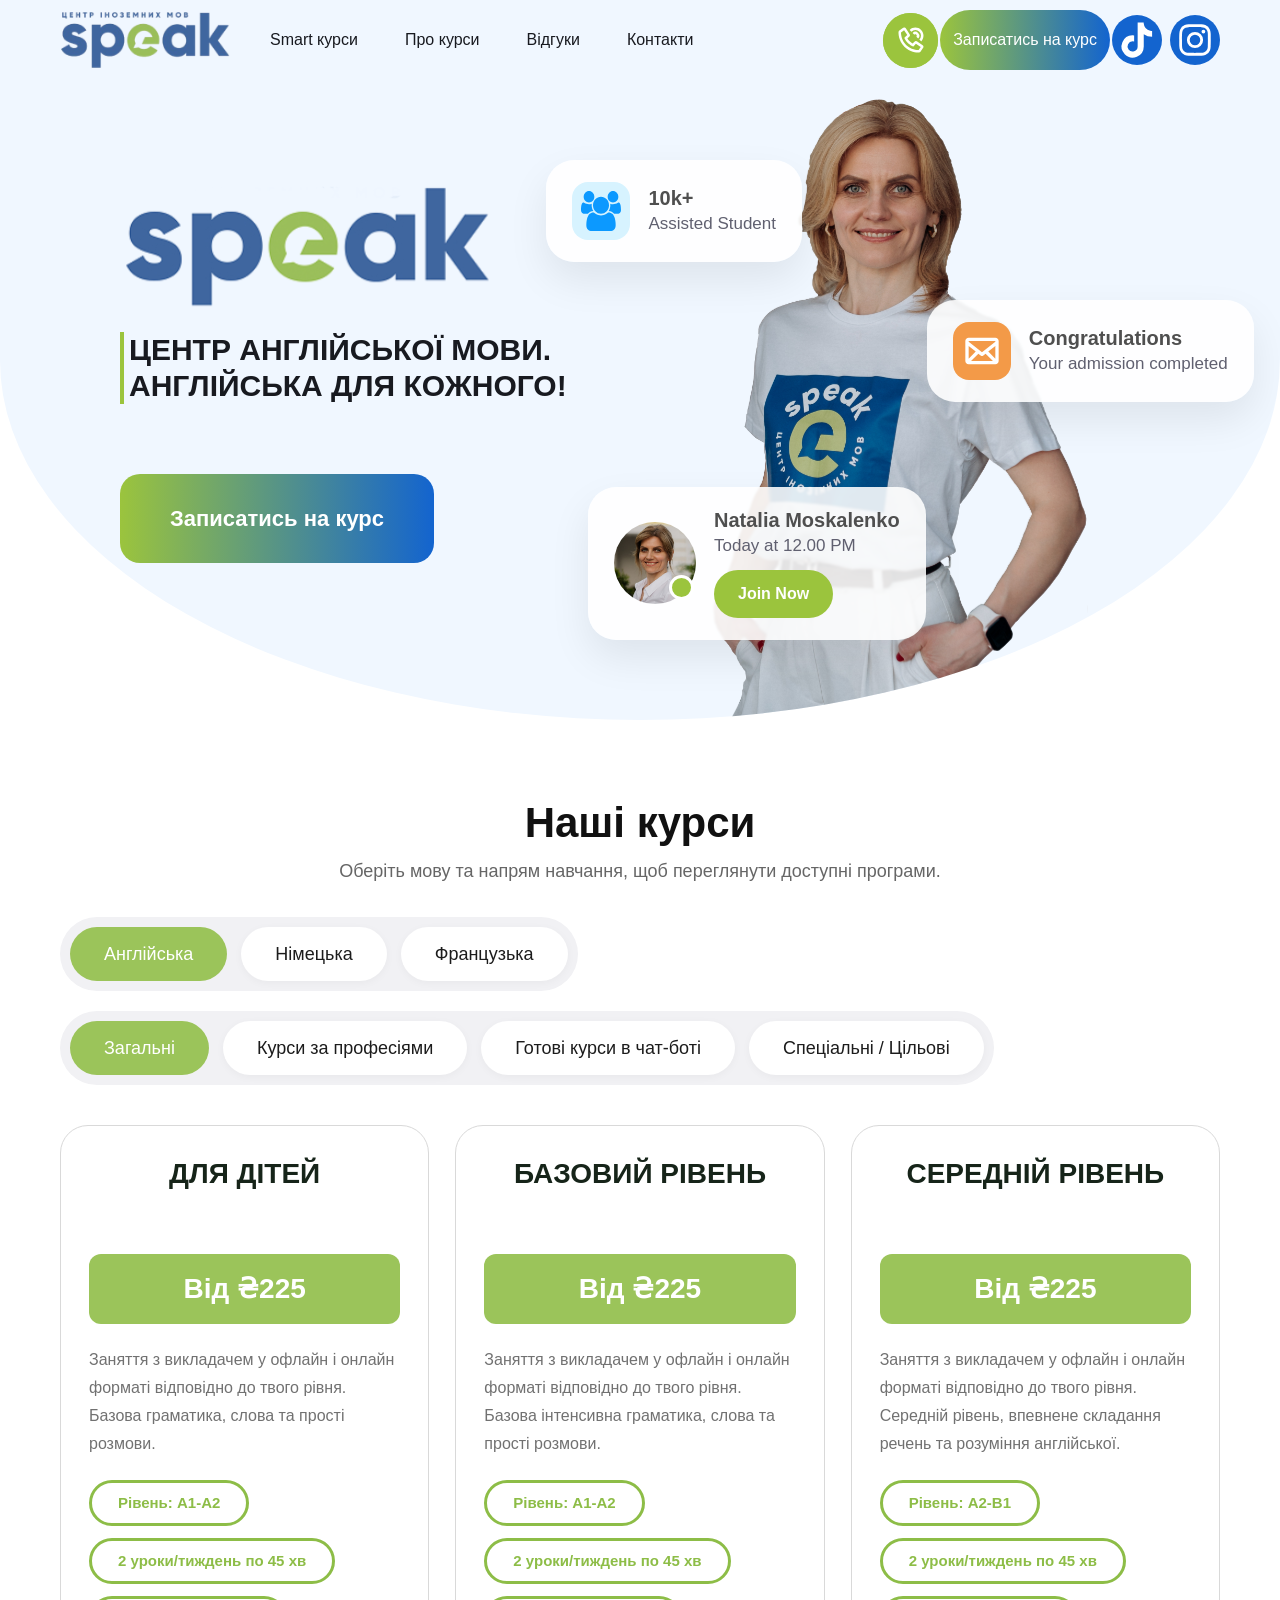
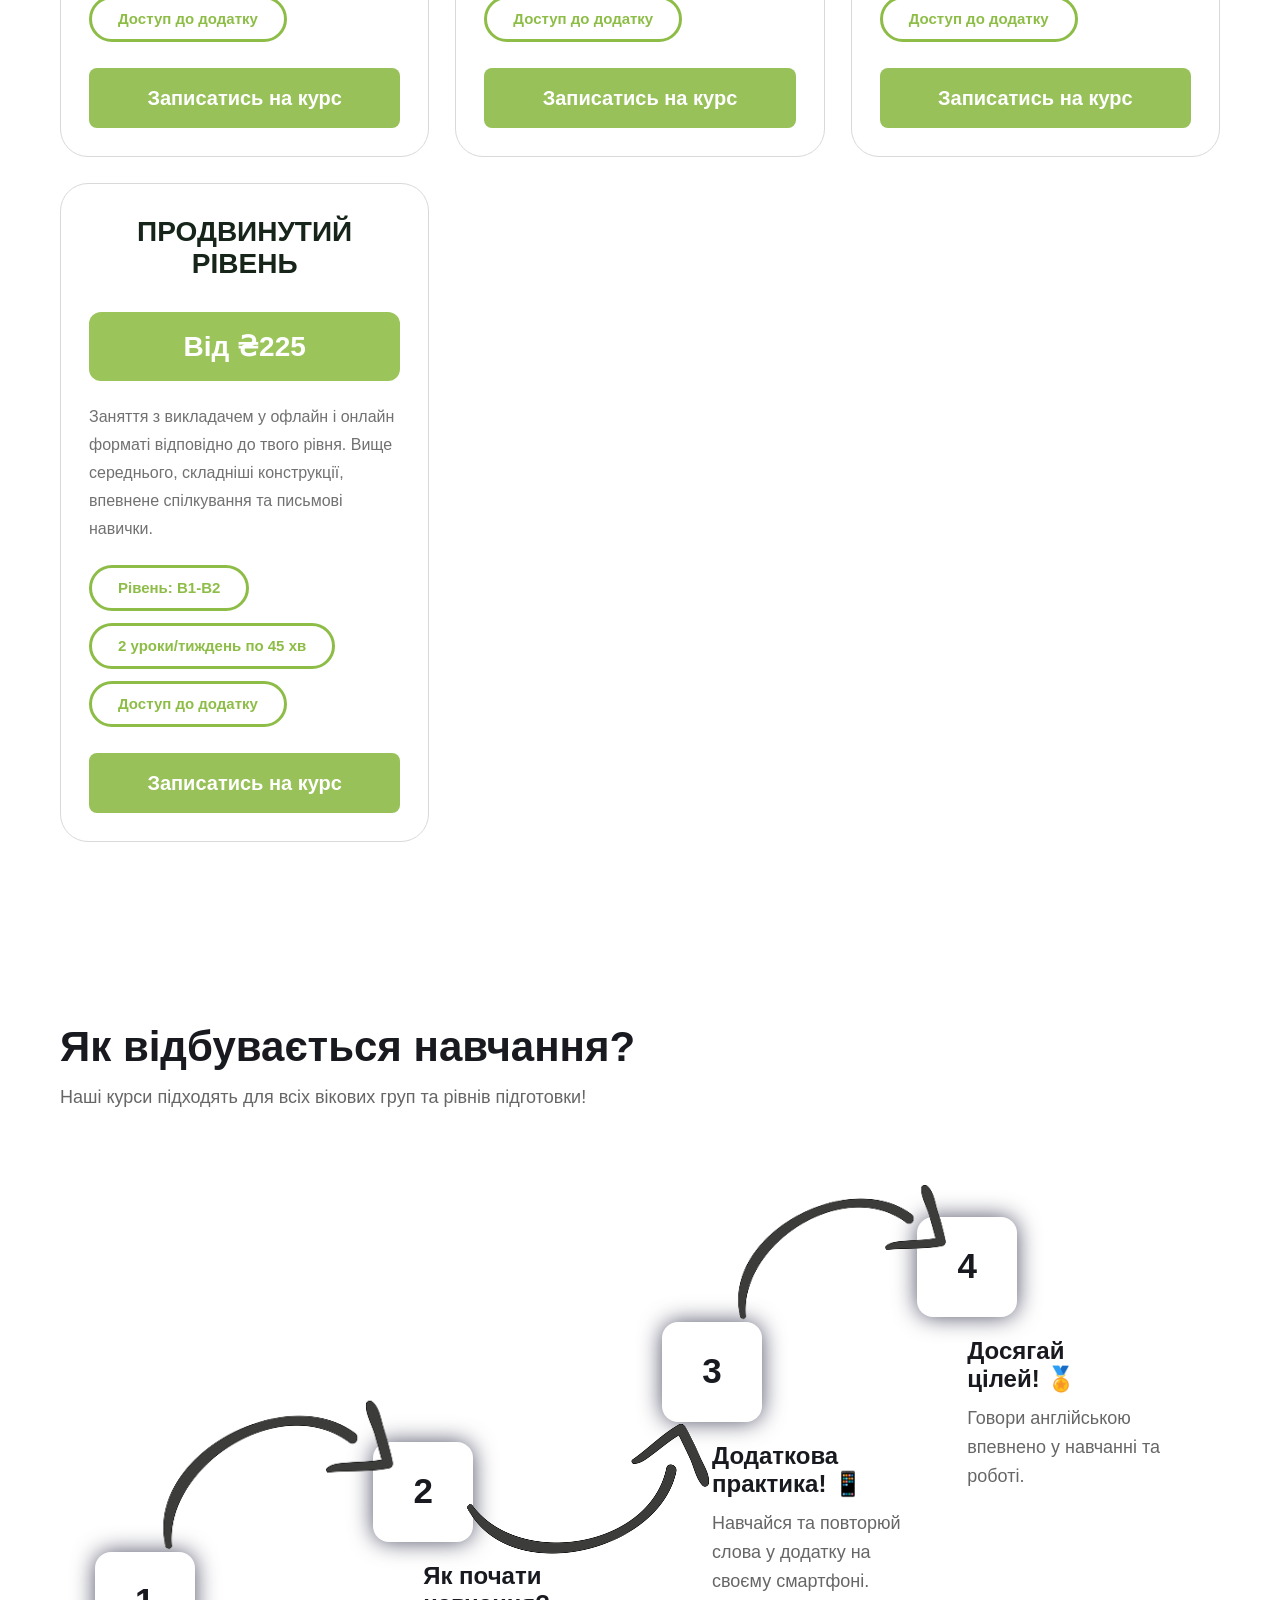
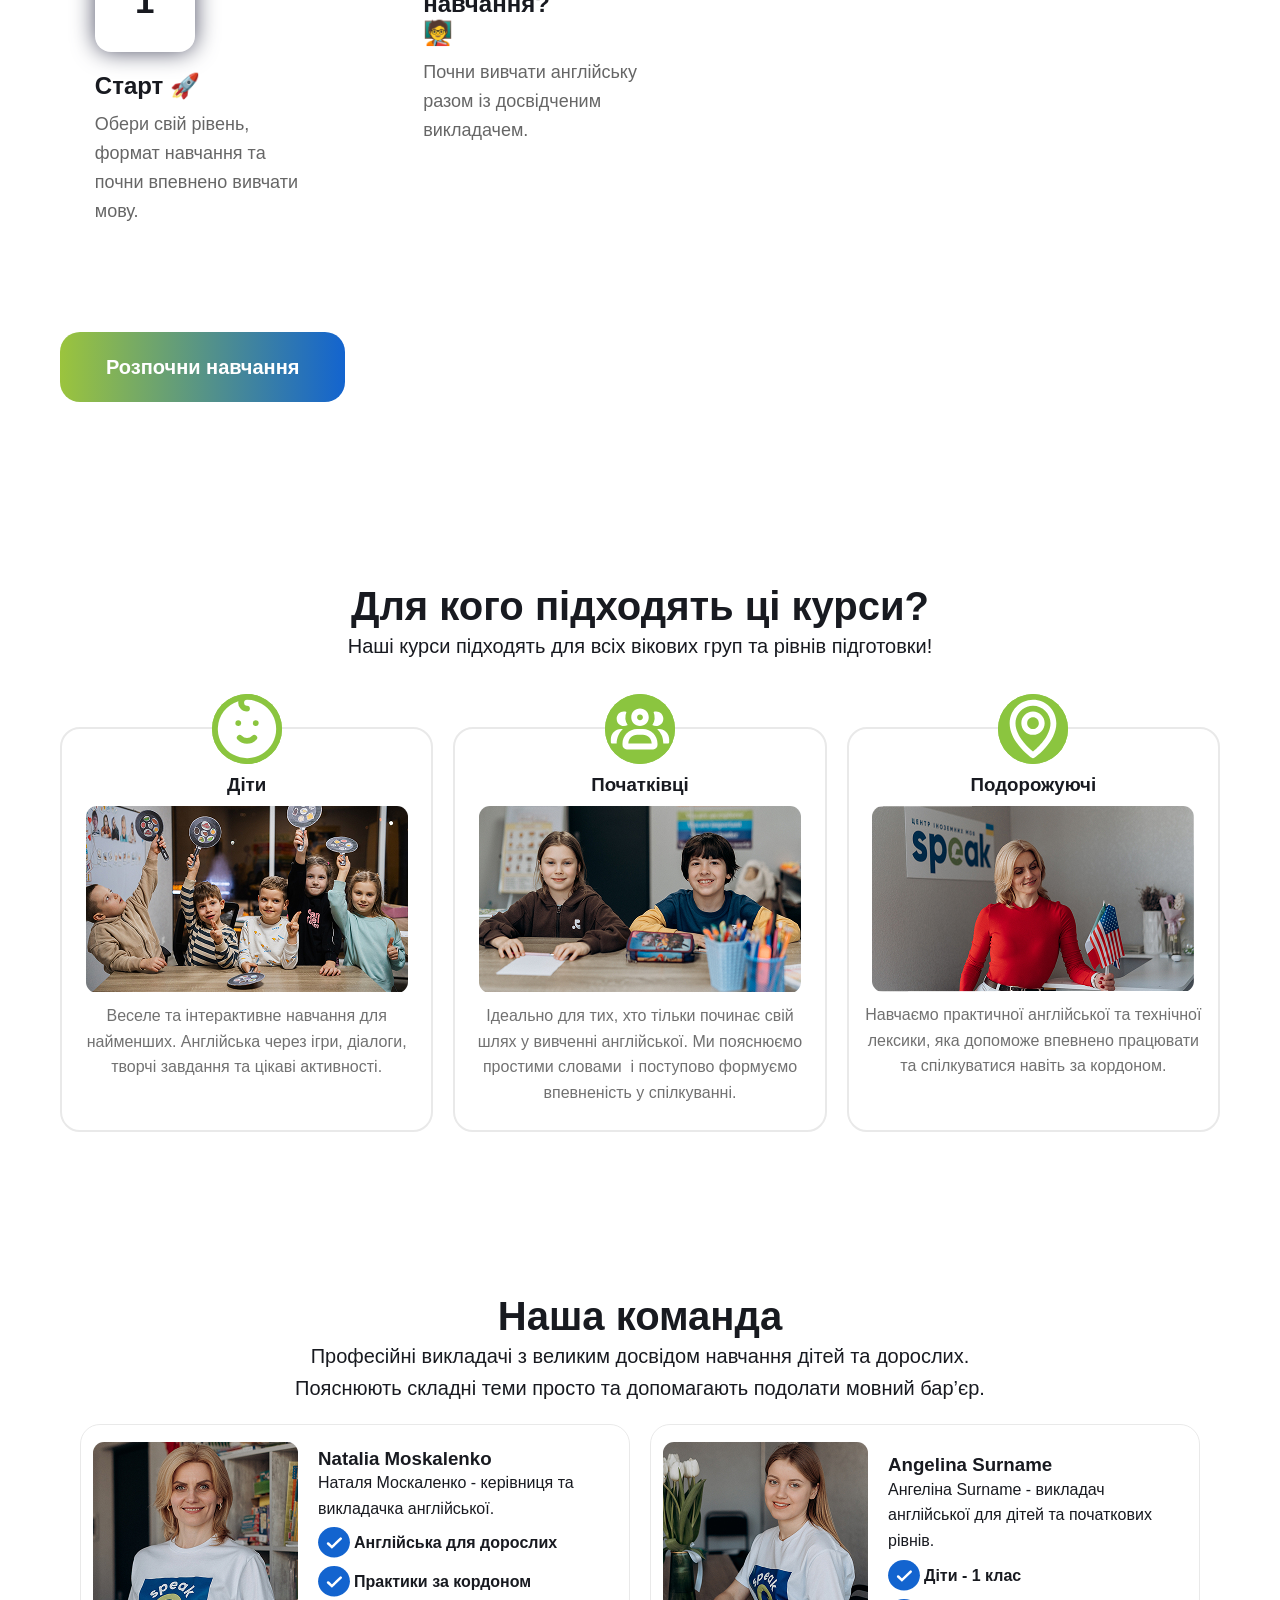
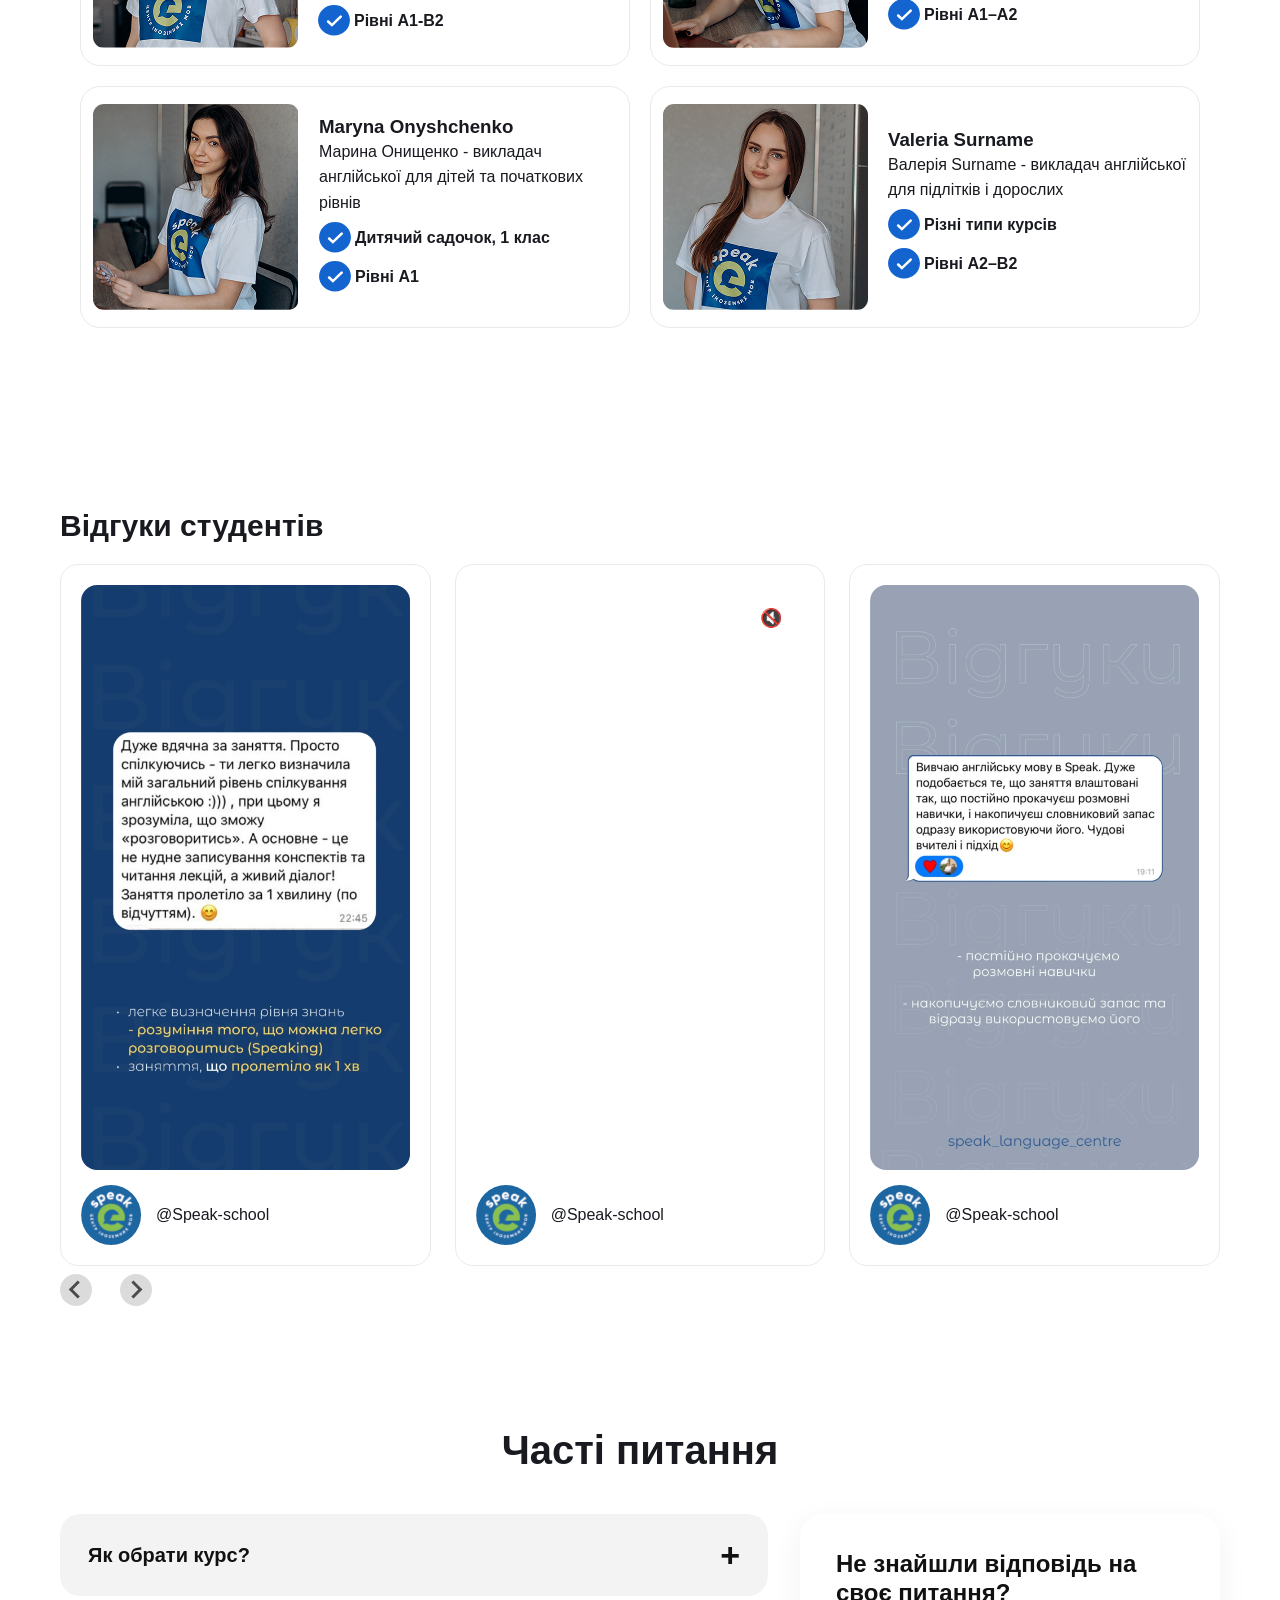
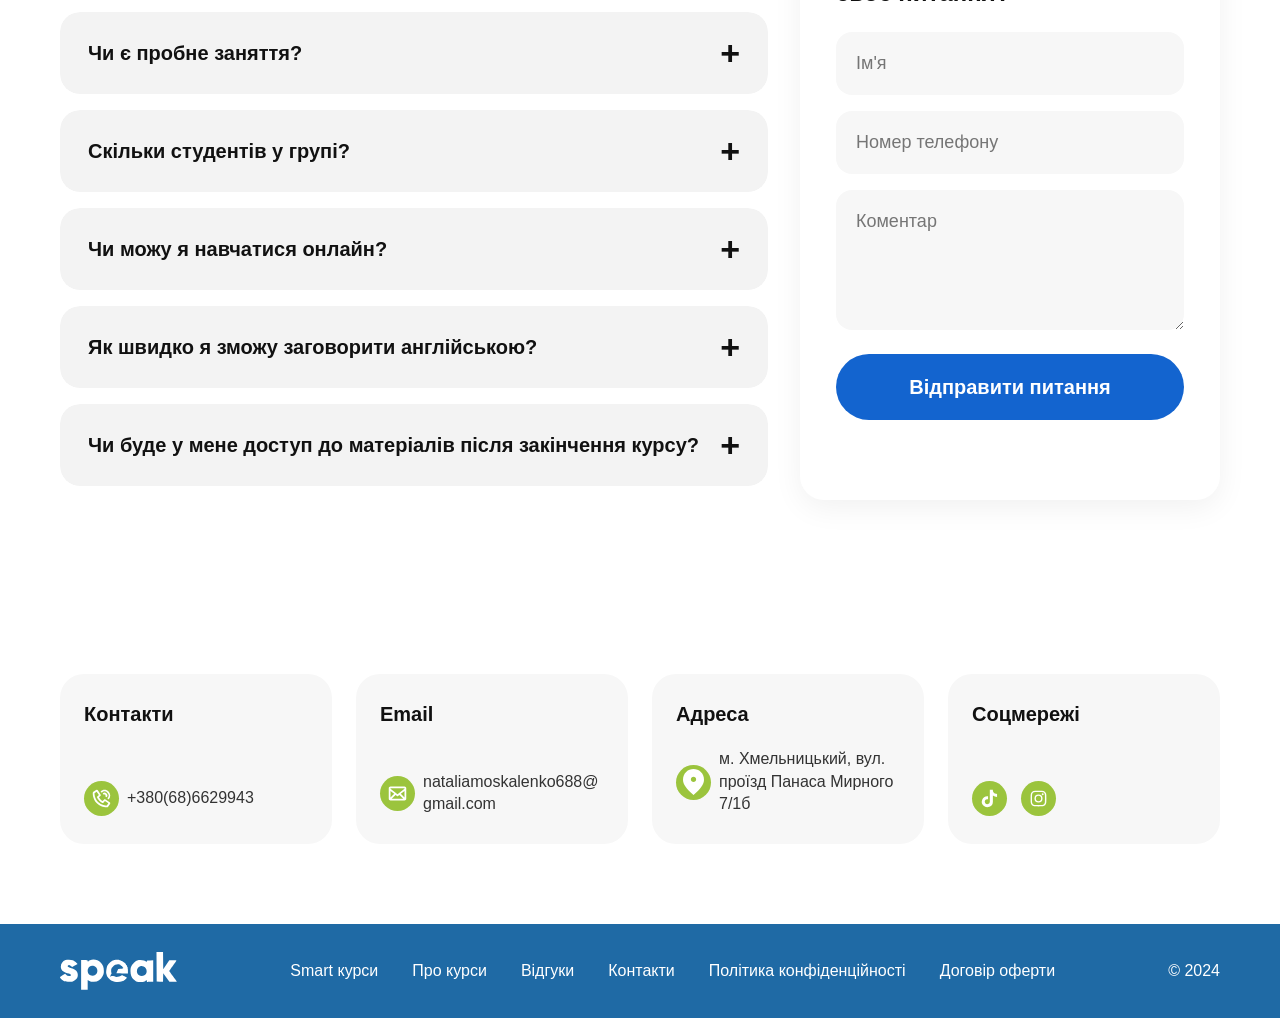
==== pages/courses/index.html @ 44174f96 "commit before writing prices" ====
<!DOCTYPE html>
<html lang="en">

<head>
      <meta charset="UTF-8">
      <meta name="viewport" content="width=device-width, initial-scale=1.0">
      <link rel="stylesheet" href="../../assets/css/animations.css">
      <link rel="stylesheet" href="../../assets/css/reset.css">
      <link rel="stylesheet" href="../../assets/css/base.css">
      <link rel="stylesheet" href="../../assets/css/components.css">
      <link rel="stylesheet" href="../../assets/lib/splide/splide.min.css">
      <link rel="stylesheet" href="../../assets/css/courses__page.css">
      <title>Speak-Курси</title>
</head>

<body>

      <!-- Header + Section 1 -->
      <div class="course">
            <!-- Header -->
            <header class="header" id="siteHeader">
                  <div class="container">
                        <div class="wrapper__header">
                              <div class="header__right">
                                    <div class="logo__header">
                                          <a href="../../index.html">
                                                <img src="../../assets/img/header/Logo__img__removed.svg" alt="Logo">
                                          </a>
                                    </div>

                                    <nav class="navigation">
                                          <ul>
                                                <li><a href="../../pages/course/telegram_course/index.html">Smart
                                                            курси</a>
                                                </li>
                                                <li><a href="#about_course">Про курси</a></li>
                                                <li><a href="#reviews">Відгуки</a></li>
                                                <li><a href="#contacts">Контакти</a></li>
                                          </ul>
                                    </nav>
                              </div>

                              <div class="wrapper__contakt">
                                    <div class="wrapper__call">
                                          <div class="phone__ring">
                                                <svg class="phone__icon" xmlns="http://www.w3.org/2000/svg"
                                                      fill="currentColor" viewBox="0 0 24 24">
                                                      <path
                                                            d="M18.07 22h.35c.47-.02.9-.26 1.17-.64l2.14-3.09c.23-.33.32-.74.24-1.14s-.31-.74-.64-.97l-4.64-3.09a1.47 1.47 0 0 0-.83-.25c-.41 0-.81.16-1.1.48l-1.47 1.59c-.69-.43-1.61-1.07-2.36-1.82s-1.39-1.68-1.82-2.36l1.59-1.47c.54-.5.64-1.32.23-1.93L7.84 2.67c-.22-.33-.57-.57-.97-.64a1.46 1.46 0 0 0-1.13.24L2.65 4.41c-.39.27-.62.7-.64 1.17-.03.69-.16 6.9 4.68 11.74 4.35 4.35 9.81 4.69 11.38 4.69ZM6.88 10.05c-.16.15-.21.39-.11.59.05.09 1.15 2.24 2.74 3.84 1.6 1.6 3.75 2.7 3.84 2.75.2.1.44.06.59-.11l1.99-2.15 3.86 2.57-1.7 2.46c-1.16 0-6.13-.24-9.99-4.1S4 7.06 4 5.91l2.46-1.7 2.57 3.86-2.15 1.99ZM20.1 13.1c2.53-2.53 2.53-6.66 0-9.19s-6.66-2.53-9.19 0l1.41 1.41a4.51 4.51 0 0 1 6.36 0 4.51 4.51 0 0 1 0 6.36l1.41 1.41Z">
                                                      </path>
                                                      <path
                                                            d="M17.71 10.71a3.114 3.114 0 0 0 0-4.41 3.114 3.114 0 0 0-4.41 0l1.41 1.41c.44-.44 1.15-.44 1.59 0s.44 1.15 0 1.59z">
                                                      </path>
                                                </svg>
                                          </div>

                                          <div class="phone__number">
                                                <h2>+380123456789</h2>
                                          </div>
                                    </div>

                                    <div class="button__course">
                                          <button type="button" data-open-modal="course-modal">Записатись на
                                                курс</button>
                                    </div>

                                    <div class="wrapper__social">
                                          <a href="https://www.tiktok.com/@speak_language_centre" target="_blank"
                                                rel="noopener noreferrer" aria-label="TikTok">
                                                <svg class="icons" xmlns="http://www.w3.org/2000/svg" width="50"
                                                      height="50" fill="currentColor" viewBox="0 0 24 24">
                                                      <path
                                                            d="M19.59 6.69a4.83 4.83 0 0 1-3.77-4.25V2h-3.45v13.67a2.89 2.89 0 0 1-5.2 1.74 2.89 2.89 0 0 1 2.31-4.64 3 3 0 0 1 .88.13V9.4a7 7 0 0 0-1-.05A6.33 6.33 0 0 0 5 20.1a6.34 6.34 0 0 0 10.86-4.43v-7a8.16 8.16 0 0 0 4.77 1.52v-3.4a5 5 0 0 1-1-.1z">
                                                      </path>
                                                </svg>
                                          </a>
                                          <a href="https://www.instagram.com/speak_language_centre/" target="_blank"
                                                rel="noopener noreferrer" aria-label="Instagram">
                                                <svg class="icons" xmlns="http://www.w3.org/2000/svg" width="50"
                                                      height="50" fill="currentColor" viewBox="0 0 24 24">
                                                      <path
                                                            d="M11.999 7.377a4.623 4.623 0 1 0 0 9.248 4.623 4.623 0 0 0 0-9.248m0 7.627a3.004 3.004 0 1 1 0-6.008 3.004 3.004 0 0 1 0 6.008m4.807-8.875a1.078 1.078 0 1 0 0 2.156 1.078 1.078 0 1 0 0-2.156">
                                                      </path>
                                                      <path
                                                            d="M20.533 6.111A4.6 4.6 0 0 0 17.9 3.479a6.6 6.6 0 0 0-2.186-.42c-.963-.042-1.268-.054-3.71-.054s-2.755 0-3.71.054a6.6 6.6 0 0 0-2.184.42 4.6 4.6 0 0 0-2.633 2.632 6.6 6.6 0 0 0-.419 2.186c-.043.962-.056 1.267-.056 3.71s0 2.753.056 3.71c.015.748.156 1.486.419 2.187a4.6 4.6 0 0 0 2.634 2.632 6.6 6.6 0 0 0 2.185.45c.963.042 1.268.055 3.71.055s2.755 0 3.71-.055a6.6 6.6 0 0 0 2.186-.419 4.6 4.6 0 0 0 2.633-2.633c.263-.7.404-1.438.419-2.186.043-.962.056-1.267.056-3.71s0-2.753-.056-3.71a6.6 6.6 0 0 0-.421-2.217m-1.218 9.532a5 5 0 0 1-.311 1.688 3 3 0 0 1-1.712 1.711 5 5 0 0 1-1.67.311c-.95.044-1.218.055-3.654.055-2.438 0-2.687 0-3.655-.055a5 5 0 0 1-1.669-.311 3 3 0 0 1-1.719-1.711 5.1 5.1 0 0 1-.311-1.669c-.043-.95-.053-1.218-.053-3.654s0-2.686.053-3.655a5 5 0 0 1 .311-1.687c.305-.789.93-1.41 1.719-1.712a5 5 0 0 1 1.669-.311c.951-.043 1.218-.055 3.655-.055s2.687 0 3.654.055a5 5 0 0 1 1.67.311 3 3 0 0 1 1.712 1.712 5.1 5.1 0 0 1 .311 1.669c.043.951.054 1.218.054 3.655s0 2.698-.043 3.654z">
                                                      </path>
                                                </svg>
                                          </a>
                                    </div>

                                    <button class="burger__button" id="burgerButton" type="button"
                                          aria-label="Відкрити меню">
                                          <span></span>
                                          <span></span>
                                          <span></span>
                                    </button>
                              </div>
                        </div>
                  </div>
            </header>

            <!-- Section 1 -->
            <section class="courses__hero">
                  <div class="container">
                        <div class="wrapper__hero__courses fade-up">
                              <div class="content__left__hero fade-left">
                                    <img class="courses__hero__logo"
                                          src="../../assets/img/landing/hero/Logo_hero_speak.svg" alt="speak">

                                    <h1 class="text__hero">
                                          ЦЕНТР АНГЛІЙСЬКОЇ МОВИ.
                                          <br>
                                          <span>АНГЛІЙСЬКА ДЛЯ КОЖНОГО!</span>
                                    </h1>

                                    <button class="button__form button__hero " data-open-modal="course-modal">
                                          Записатись <span>на курс</span>
                                    </button>
                              </div>

                              <div class="right__hero__courses fade-right">
                                    <img class="courses__hero__main__img"
                                          src="../../assets/img/courses/hero/hero__img.svg" alt="hero-img">

                                    <div class="courses__hero__card courses__hero__card__top">
                                          <div class="courses__hero__card__icon courses__hero__card__icon__blue">
                                                <img src="../../assets/img/landing/hero/card-hero/users.svg"
                                                      alt="users">
                                          </div>
                                          <div class="courses__hero__card__text">
                                                <strong>10k+</strong>
                                                <span>Assisted Student</span>
                                          </div>
                                    </div>
                                    <div class="courses__hero__card courses__hero__card__right">
                                          <div class="courses__hero__card__icon courses__hero__card__icon__orange">
                                                <img src="../../assets/img/header/envelope-alt.svg" alt="mail">
                                          </div>
                                          <div class="courses__hero__card__text">
                                                <strong>Congratulations</strong>
                                                <span>Your admission completed</span>
                                          </div>
                                    </div>

                                    <div class="courses__hero__card courses__hero__card__bottom">
                                          <div class="courses__hero__avatar">
                                                <img src="../../assets/img/landing/portfolio/main_img.jpg"
                                                      alt="Natalia">
                                          </div>
                                          <div class="courses__hero__card__text">
                                                <strong>Natalia Moskalenko</strong>
                                                <span>Today at 12.00 PM</span>
                                                <button type="button" class="courses__hero__join">Join Now</button>
                                          </div>
                                    </div>
                              </div>
                        </div>
                  </div>
            </section>
      </div>

      <!-- Section 2 -->
      <section class="courses__catalog" id="courses-catalog">
            <div class="container">
                  <div class="courses__catalog__header fade-up">
                        <h2>Наші курси</h2>
                        <p>Оберіть мову та напрям навчання, щоб переглянути доступні програми.</p>
                  </div>

                  <div class="courses__catalog__filters fade-up">
                        <ul class="filters filters__language" id="languageFilters"></ul>
                        <ul class="filters filters__category" id="categoryFilters"></ul>
                  </div>

                  <div class="courses-grid fade-up" id="coursesGrid"></div>
            </div>
      </section>

      <!-- Section 3 -->
      <section class="learning__process" id="about_course">
            <div class="container">
                  <div class="learning__header">
                        <h2>Як відбувається навчання?</h2>
                        <p>Наші курси підходять для всіх вікових груп та рівнів підготовки!</p>
                  </div>

                  <div class="learning__steps">
                        <div class="learning__arrow learning__arrow__1 fade-left delay-1">
                              <img src="../../assets/img/courses/learning-steps/arrow__up.png" alt="arrow">
                        </div>

                        <div class="learning__arrow learning__arrow__2 fade-left delay-2">
                              <img src="../../assets/img/courses/learning-steps/arrow__down.png" alt="arrow">
                        </div>

                        <div class="learning__arrow learning__arrow__3 fade-left delay-3">
                              <img src="../../assets/img/courses/learning-steps/arrow__up.png" alt="arrow">
                        </div>

                        <!-- Step 1 -->
                        <div class="step step__1 fade-up">
                              <div class="step__number">1</div>

                              <h3>Старт 🚀</h3>
                              <p>Обери свій рівень, формат навчання та почни впевнено вивчати мову.</p>
                        </div>

                        <!-- Step 2 -->
                        <div class="step step__2 fade-up">
                              <div class="step__number">2</div>
                              <div class="steps__text">
                                    <h3>Як почати навчання? 🧑‍🏫</h3>
                                    <p>Почни вивчати англійську разом із досвідченим викладачем.</p>
                              </div>

                        </div>

                        <!-- Step 3 -->
                        <div class="step step__3 fade-up">
                              <div class="step__number">3</div>
                              <div class="steps__text">
                                    <h3>Додаткова практика! 📱</h3>
                                    <p>Навчайся та повторюй слова у додатку на своєму смартфоні.</p>
                              </div>


                        </div>

                        <!-- Step 4 -->
                        <div class="step step__4 fade-up">
                              <div class="step__number">4</div>
                              <div class="steps__text">
                                    <h3>Досягай цілей! 🏅</h3>
                                    <p>Говори англійською впевнено у навчанні та роботі.</p>
                              </div>
                        </div>

                  </div>
                  <button class="step__button button__form" data-open-modal="course-modal">Розпочни навчання</button>


            </div>
      </section>

      <!-- Section 4 -->
      <section class="courses__target fade-up">
            <div class="container">
                  <div class="text__section__target">
                        <h2>Для кого підходять ці курси?</h2>
                        <p>Наші курси підходять для всіх вікових груп та рівнів підготовки!</p>
                  </div>

                  <!-- Cards -->
                  <div class="target__cards">
                        <div class="target__card">
                              <div class="target__icon">
                                    <svg xmlns="http://www.w3.org/2000/svg" width="200" height="200" viewBox="0 0 24 24"
                                          fill="#ffffff">
                                          <g fill="none" stroke-linecap="round" stroke-linejoin="round"
                                                stroke-width="2">
                                                <path d="M0 0h24v24H0z" />
                                                <path fill="currentColor"
                                                      d="M17 3.34a10 10 0 1 1-14.995 8.984L2 12l.005-.324a10 10 0 0 1 7.046-9.232A3 3 0 0 0 12 6a1 1 0 0 0 0-2l-.117-.007A1 1 0 0 1 12 2c1.726 0 3.453.447 5 1.34zm-1.8 10.946a1 1 0 0 0-1.414.014a2.5 2.5 0 0 1-3.572 0a1 1 0 0 0-1.428 1.4a4.5 4.5 0 0 0 6.428 0a1 1 0 0 0-.014-1.414zM9.01 9l-.127.007A1 1 0 0 0 9 11l.127-.007A1 1 0 0 0 9.01 9zm6 0l-.127.007A1 1 0 0 0 15 11l.127-.007A1 1 0 0 0 15.01 9z" />
                                          </g>
                                    </svg>
                              </div>

                              <h3>Діти</h3>
                              <img src="../../assets/img/landing/courses-target/card_1.jpg" alt="card-target">
                              <p>Веселе та інтерактивне навчання для найменших. Англійська через ігри, діалоги,
                                    творчі завдання та цікаві активності.</p>
                        </div>
                        <div class="target__card">
                              <div class="target__icon">
                                    <svg xmlns="http://www.w3.org/2000/svg" fill="currentColor" viewBox="0 0 24 24">
                                          <path
                                                d="M12 11c1.71 0 3-1.29 3-3s-1.29-3-3-3-3 1.29-3 3 1.29 3 3 3m0-4c.6 0 1 .4 1 1s-.4 1-1 1-1-.4-1-1 .4-1 1-1m1 5h-2c-2.76 0-5 2.24-5 5v.5c0 .83.67 1.5 1.5 1.5h9c.83 0 1.5-.67 1.5-1.5V17c0-2.76-2.24-5-5-5m-5 5c0-1.65 1.35-3 3-3h2c1.65 0 3 1.35 3 3zm-1.5-6c.47 0 .9-.12 1.27-.33a5.03 5.03 0 0 1-.42-4.52C7.09 6.06 6.8 6 6.5 6 5.06 6 4 7.06 4 8.5S5.06 11 6.5 11m-.39 1H5.5C3.57 12 2 13.57 2 15.5v1c0 .28.22.5.5.5H4c0-1.96.81-3.73 2.11-5m11.39-1c1.44 0 2.5-1.06 2.5-2.5S18.94 6 17.5 6c-.31 0-.59.06-.85.15a5.03 5.03 0 0 1-.42 4.52c.37.21.79.33 1.27.33m1 1h-.61A6.97 6.97 0 0 1 20 17h1.5c.28 0 .5-.22.5-.5v-1c0-1.93-1.57-3.5-3.5-3.5">
                                          </path>
                                    </svg>
                              </div>
                              <h3>Початківці</h3>
                              <img src="../../assets/img/landing/courses-target/card_2.jpg" alt="card-target">
                              <p>Ідеально для тих, хто тільки починає свій шлях у вивченні англійської. Ми
                                    пояснюємо простими словами  і поступово формуємо впевненість у спілкуванні.
                              </p>
                        </div>
                        <div class="target__card">
                              <div class="target__icon">
                                    <svg xmlns="http://www.w3.org/2000/svg" fill="currentColor" viewBox="0 0 24 24">
                                          <path
                                                d="M16 10c0-2.21-1.79-4-4-4s-4 1.79-4 4 1.79 4 4 4 4-1.79 4-4m-6 0c0-1.1.9-2 2-2s2 .9 2 2-.9 2-2 2-2-.9-2-2">
                                          </path>
                                          <path
                                                d="M11.42 21.81c.17.12.38.19.58.19s.41-.06.58-.19c.3-.22 7.45-5.37 7.42-11.82 0-4.41-3.59-8-8-8s-8 3.59-8 8c-.03 6.44 7.12 11.6 7.42 11.82M12 4c3.31 0 6 2.69 6 6 .02 4.44-4.39 8.43-6 9.74-1.61-1.31-6.02-5.29-6-9.74 0-3.31 2.69-6 6-6">
                                          </path>
                                    </svg>
                              </div>
                              <h3>Подорожуючі</h3>
                              <img src="../../assets/img/landing/courses-target/card_3.jpg" alt="card-target">
                              <p>Навчаємо практичної англійської та технічної лексики, яка допоможе впевнено
                                    працювати та спілкуватися навіть за кордоном.</p>
                        </div>
                  </div>
            </div>
      </section>

      <section class="team fade-up">
            <div class="container">
                  <div class="text__section__team">
                        <h2>Наша команда</h2>
                        <p>
                              Професійні викладачі з великим досвідом навчання дітей та дорослих.
                              Пояснюють складні теми просто та допомагають подолати мовний бар’єр.
                        </p>
                  </div>

                  <div class="splide team__slider">
                        <div class="splide__track">
                              <div class="splide__list">

                                    <div class="splide__slide">
                                          <div class="team__card">
                                                <img src="../../assets/img/landing/team/card_1.jpg" alt="card-team">
                                                <div class="team__text">
                                                      <h3>Natalia Moskalenko</h3>
                                                      <p>Наталя Москаленко - керівниця та викладачка англійської.
                                                      </p>
                                                      <ul class="skills__list">
                                                            <li>Англійська для дорослих</li>
                                                            <li>Практики за кордоном</li>
                                                            <li>Рівні А1-В2</li>
                                                      </ul>
                                                </div>
                                          </div>
                                    </div>

                                    <div class="splide__slide">
                                          <div class="team__card">
                                                <img src="../../assets/img/landing/team/card_2.jpg" alt="card-team">
                                                <div class="team__text">
                                                      <h3>Angelina Surname</h3>
                                                      <p>Ангеліна Surname - викладач англійської для дітей та
                                                            початкових рівнів.</p>
                                                      <ul class="skills__list">
                                                            <li>Діти - 1 клас</li>
                                                            <li>Рівні A1–A2</li>
                                                      </ul>
                                                </div>
                                          </div>
                                    </div>

                                    <div class="splide__slide">
                                          <div class="team__card">
                                                <img src="../../assets/img/landing/team/card_3.jpg" alt="card-team">
                                                <div class="team__text">
                                                      <h3>Maryna Onyshchenko</h3>
                                                      <p>Марина Онищенко - викладач англійської для дітей та
                                                            початкових рівнів</p>
                                                      <ul class="skills__list">
                                                            <li>Дитячий садочок, 1 клас</li>
                                                            <li>Рівні А1</li>
                                                      </ul>
                                                </div>
                                          </div>
                                    </div>

                                    <div class="splide__slide">
                                          <div class="team__card">
                                                <img src="../../assets/img/landing/team/card_4.jpg" alt="card-team">
                                                <div class="team__text">
                                                      <h3>Valeria Surname</h3>
                                                      <p>Валерія Surname - викладач англійської для підлітків і
                                                            дорослих</p>
                                                      <ul class="skills__list">
                                                            <li>Різні типи курсів</li>
                                                            <li>Рівні A2–В2</li>
                                                      </ul>
                                                </div>
                                          </div>
                                    </div>

                              </div>
                        </div>
                  </div>
            </div>
      </section>

      <!-- Section 5 -->
      <section class="reviews fade-up" id="reviews">
            <div class="container">
                  <div class="text__section__reviews">
                        <h2>Відгуки студентів</h2>
                  </div>
                  <div class="splide reviews__slider">
                        <div class="splide__track">
                              <ul class="splide__list">
                                    <!-- SLIDE -->
                                    <li class="splide__slide">
                                          <div class="review-card">
                                                <div class="content__review">
                                                      <img src="../../assets/img/landing/reviews/card_1.PNG"
                                                            alt="card-1">
                                                </div>
                                                <div class="review-author">
                                                      <img src="../../assets/img/landing/reviews/users/card_1.svg"
                                                            alt="user">
                                                      <div class="user__nikname">
                                                            <span>@Speak-school</span>
                                                      </div>
                                                </div>
                                          </div>
                                    </li>

                                    <!-- VIDEO SLIDE -->
                                    <li class="splide__slide">
                                          <div class="review-card review-card--video">
                                                <div class="review-video">
                                                      <video class="review-video__media" autoplay muted loop
                                                            playsinline>
                                                            <source src="../../assets/img/landing/reviews/card_2.MP4"
                                                                  type="video/mp4" />
                                                      </video>

                                                      <button class="review-video__sound is-muted" type="button"
                                                            aria-label="Увімкнути звук">
                                                            🔇
                                                      </button>
                                                </div>

                                                <div class="review-author">
                                                      <img src="../../assets/img/landing/reviews/users/card_1.svg"
                                                            alt="user">
                                                      <div class="user__nikname">
                                                            <span>@Speak-school</span>
                                                      </div>
                                                </div>
                                          </div>
                                    </li>
                                    <!-- SLIDE -->
                                    <li class="splide__slide">
                                          <div class="review-card">
                                                <div class="content__review">
                                                      <img src="../../assets/img/landing/reviews/card_3.PNG"
                                                            alt="card-3">
                                                </div>
                                                <div class="review-author">
                                                      <img src="../../assets/img/landing/reviews/users/card_1.svg"
                                                            alt="user">
                                                      <div class="user__nikname">
                                                            <span>@Speak-school</span>
                                                      </div>
                                                </div>
                                          </div>
                                    </li>

                                    <!-- VIDEO SLIDE -->
                                    <li class="splide__slide">
                                          <div class="review-card review-card--video">
                                                <div class="review-video">
                                                      <video class="review-video__media" autoplay muted loop
                                                            playsinline>
                                                            <source src="../../assets/img/landing/reviews/card_4.MP4"
                                                                  type="video/mp4" />
                                                      </video>

                                                      <button class="review-video__sound is-muted" type="button"
                                                            aria-label="Увімкнути звук">
                                                            🔇
                                                      </button>
                                                </div>

                                                <div class="review-author">
                                                      <img src="../../assets/img/landing/reviews/users/card_1.svg"
                                                            alt="user">
                                                      <div class="user__nikname">
                                                            <span>@Speak-school</span>
                                                      </div>
                                                </div>
                                          </div>
                                    </li>

                                    <!-- SLIDE -->
                                    <li class="splide__slide">
                                          <div class="review-card">
                                                <div class="content__review">
                                                      <img src="../../assets/img/landing/reviews/card_5.PNG"
                                                            alt="card-5">
                                                </div>
                                                <div class="review-author">
                                                      <img src="../../assets/img/landing/reviews/users/card_1.svg"
                                                            alt="user">
                                                      <div class="user__nikname">
                                                            <span>@Speak-school</span>
                                                      </div>
                                                </div>
                                          </div>
                                    </li>

                                    <!-- VIDEO SLIDE -->
                                    <li class="splide__slide">
                                          <div class="review-card review-card--video">
                                                <div class="review-video">
                                                      <video class="review-video__media" autoplay muted loop
                                                            playsinline>
                                                            <source src="../../assets/img/landing/reviews/card_6.MP4"
                                                                  type="video/mp4" />
                                                      </video>

                                                      <button class="review-video__sound is-muted" type="button"
                                                            aria-label="Увімкнути звук">
                                                            🔇
                                                      </button>
                                                </div>

                                                <div class="review-author">
                                                      <img src="../../assets/img/landing/reviews/users/card_1.svg"
                                                            alt="user">
                                                      <div class="user__nikname">
                                                            <span>@Speak-school</span>
                                                      </div>
                                                </div>
                                          </div>
                                    </li>

                                    <!-- SLIDE -->
                                    <li class="splide__slide">
                                          <div class="review-card">
                                                <div class="content__review">
                                                      <img src="../../assets/img/landing/reviews/card_7.JPG"
                                                            alt="card-7">
                                                </div>

                                                <div class="review-author">
                                                      <img src="../../assets/img/landing/reviews/users/card_1.svg"
                                                            alt="user">
                                                      <div class="user__nikname">
                                                            <span>@Speak-school</span>
                                                      </div>
                                                </div>
                                          </div>
                                    </li>

                                    <!-- VIDEO SLIDE -->
                                    <li class="splide__slide">
                                          <div class="review-card review-card--video">
                                                <div class="review-video">
                                                      <video class="review-video__media" autoplay muted loop
                                                            playsinline>
                                                            <source src="../../assets/img/landing/reviews/card_8.MP4"
                                                                  type="video/mp4" />
                                                      </video>

                                                      <button class="review-video__sound is-muted" type="button"
                                                            aria-label="Увімкнути звук">
                                                            🔇
                                                      </button>
                                                </div>

                                                <div class="review-author">
                                                      <img src="../../assets/img/landing/reviews/users/card_1.svg"
                                                            alt="user">
                                                      <div class="user__nikname">
                                                            <span>@Speak-school</span>
                                                      </div>
                                                </div>
                                          </div>
                                    </li>

                                    <!-- SLIDE -->
                                    <li class="splide__slide">
                                          <div class="review-card">
                                                <div class="content__review">
                                                      <img src="../../assets/img/landing/reviews/card_9.JPG"
                                                            alt="card-9">
                                                </div>

                                                <div class="review-author">
                                                      <img src="../../assets/img/landing/reviews/users/card_1.svg"
                                                            alt="user">
                                                      <div class="user__nikname">
                                                            <span>@Speak-school</span>
                                                      </div>
                                                </div>
                                          </div>
                                    </li>

                                    <!-- VIDEO SLIDE -->
                                    <li class="splide__slide">
                                          <div class="review-card review-card--video">
                                                <div class="review-video">
                                                      <video class="review-video__media" autoplay muted loop
                                                            playsinline>
                                                            <source src="../../assets/img/landing/reviews/card_10.MP4"
                                                                  type="video/mp4" />
                                                      </video>

                                                      <button class="review-video__sound is-muted" type="button"
                                                            aria-label="Увімкнути звук">
                                                            🔇
                                                      </button>
                                                </div>

                                                <div class="review-author">
                                                      <img src="../../assets/img/landing/reviews/users/card_1.svg"
                                                            alt="user">
                                                      <div class="user__nikname">
                                                            <span>@Speak-school</span>
                                                      </div>
                                                </div>
                                          </div>
                                    </li>
                              </ul>
                        </div>
                  </div>
            </div>
      </section>

      <!-- Section 6 -->
      <section class="faq">
            <div class="container">
                  <div class="text__section__faq">
                        <h2>Часті питання</h2>
                  </div>
                  <div class="wrapper__question">
                        <div class="question__content">

                              <!-- Question list -->
                              <div class="question__list animate-on-scroll">

                                    <!-- Item -->
                                    <div class="question__item ">
                                          <button class="faq__question" type="button">
                                                <span>Як обрати курс?</span>
                                                <span class="faq__icon">+</span>
                                          </button>
                                          <div class="faq__answer">
                                                <p>
                                                      Ми допоможемо підібрати курс відповідно до вашого рівня
                                                      знань,
                                                      цілей та зручного формату навчання. Для цього можна залишити
                                                      заявку
                                                      або записатися на консультацію.
                                                </p>
                                          </div>
                                    </div>

                                    <!-- Item -->
                                    <div class="question__item">
                                          <button class="faq__question" type="button">
                                                <span>Чи є пробне заняття?</span>
                                                <span class="faq__icon">+</span>
                                          </button>
                                          <div class="faq__answer">
                                                <p>
                                                      Так, у нас є можливість відвідати пробне заняття або пройти
                                                      консультацію, щоб краще зрозуміти формат навчання.
                                                </p>
                                          </div>
                                    </div>

                                    <!-- Item -->
                                    <div class="question__item">
                                          <button class="faq__question" type="button">
                                                <span>Скільки студентів у групі?</span>
                                                <span class="faq__icon">+</span>
                                          </button>
                                          <div class="faq__answer">
                                                <p>
                                                      У середньому групи невеликі, щоб викладач міг приділити
                                                      увагу
                                                      кожному студентові.
                                                </p>
                                          </div>
                                    </div>

                                    <!-- Item -->
                                    <div class="question__item">
                                          <button class="faq__question" type="button">
                                                <span>Чи можу я навчатися онлайн?</span>
                                                <span class="faq__icon">+</span>
                                          </button>
                                          <div class="faq__answer">
                                                <p>
                                                      Так, ми пропонуємо онлайн-навчання, тому ви можете займатися
                                                      з
                                                      будь-якого зручного місця.
                                                </p>
                                          </div>
                                    </div>

                                    <!-- Item -->
                                    <div class="question__item">
                                          <button class="faq__question" type="button">
                                                <span>Як швидко я зможу заговорити англійською?</span>
                                                <span class="faq__icon">+</span>
                                          </button>
                                          <div class="faq__answer">
                                                <p>
                                                      Це залежить від вашого початкового рівня, регулярності
                                                      занять і
                                                      практики, але перші результати зазвичай помітні вже досить
                                                      швидко.
                                                </p>
                                          </div>
                                    </div>

                                    <!-- Item -->
                                    <div class="question__item">
                                          <button class="faq__question" type="button">
                                                <span>Чи буде у мене доступ до матеріалів після закінчення
                                                      курсу?</span>
                                                <span class="faq__icon">+</span>
                                          </button>
                                          <div class="faq__answer">
                                                <p>
                                                      Так, у більшості випадків доступ до матеріалів зберігається
                                                      ще
                                                      певний час після завершення навчання.
                                                </p>
                                          </div>
                                    </div>
                              </div>

                              <!-- Form -->
                              <div class="faq__form__wrapper animate-on-scroll">
                                    <h3 class="faq__form__title">Не знайшли відповідь на своє питання?</h3>
                                    <form class="faq__form js-telegram-form" id="faqForm" data-form-type="FAQ form">
                                          <input class="faq__form__input" type="text" name="name" id="name"
                                                placeholder="Ім'я" required />

                                          <input class="faq__form__input" type="tel" name="phone" id="phone"
                                                placeholder="Номер телефону" required />

                                          <textarea class="faq__form__textarea" name="comment" id="comment"
                                                placeholder="Коментар" required></textarea>

                                          <button class="faq__form__button" type="submit" id="faqSubmitButton">
                                                Відправити питання
                                          </button>

                                          <p class="faq__form__message" id="faqFormMessage"></p>
                                    </form>
                              </div>
                        </div>
                        <div class="contact__us" id="contacts">

                              <!-- Card -->
                              <div class="contact__card fade-up delay-1">
                                    <h3>Контакти</h3>
                                    <div class="contact__card__info">
                                          <div class="contact__icon">
                                                <img src="../../assets/img/header/phone-ring.svg" alt="phone icon">
                                          </div>
                                          <span>+380(68)6629943</span>
                                    </div>
                              </div>

                              <!-- Card -->
                              <div class="contact__card fade-up delay-2">
                                    <h3>Email</h3>
                                    <div class="contact__card__info">
                                          <div class="contact__icon">
                                                <img src="../../assets/img/header/envelope-alt.svg" alt="email icon">
                                          </div>
                                          <span>nataliamoskalenko688@gmail.com</span>
                                    </div>
                              </div>

                              <!-- Card -->
                              <div class="contact__card fade-up delay-3">
                                    <h3>Адреса</h3>
                                    <div class="contact__card__info">
                                          <div class="contact__icon">
                                                <img src="../../assets/img/landing/courses-target/decor_for_card3.svg"
                                                      alt="location icon">
                                          </div>
                                          <span>м. Хмельницький, вул. проїзд Панаса Мирного 7/1б</span>
                                    </div>
                              </div>

                              <!-- Card -->
                              <div class="contact__card fade-up delay-4">
                                    <h3>Соцмережі</h3>
                                    <div class="contact__card__socials">
                                          <a href="https://www.tiktok.com/@speak_language_centre" target="_blank"
                                                rel="noopener noreferrer" aria-label="TikTok" class="contact__icon">
                                                <img src="../../assets/img/header/tiktok.svg" alt="TikTok">
                                          </a>
                                          <a href="https://www.instagram.com/speak_language_centre/" target="_blank"
                                                rel="noopener noreferrer" aria-label="Instagram" class="contact__icon">
                                                <img src="../../assets/img/header/instagram.svg" alt="Instagram">
                                          </a>
                                    </div>
                              </div>
                        </div>
                  </div>

            </div>
      </section>

      <!-- Footer -->
      <footer class="footer">
            <div class="container footer__content">

                  <div class="footer__logo">
                        <img src="../../assets/img/header/Logo__white.svg" alt="Speak">
                  </div>

                  <nav class="footer__nav">
                        <a href="../../pages/course/telegram_cours/index.html">Smart курси</a>
                        <a href="#about_cours">Про курси</a>
                        <a href="#reviews">Відгуки</a>
                        <a href="#contacs">Контакти</a>
                        <a href="#">Політика конфіденційності</a>
                        <a href="#">Договір оферти</a>
                  </nav>

                  <div class="footer__copy">
                        © 2024
                  </div>

            </div>
      </footer>

      <!-- Modal window -->
      <div class="modal" id="course-modal" aria-hidden="true">
            <div class="modal__overlay" data-close-modal></div>

            <div class="modal__dialog" role="dialog" aria-modal="true" aria-labelledby="modalTitle">
                  <button class="modal__close" type="button" aria-label="Закрити" data-close-modal>
                        ×
                  </button>

                  <div class="modal__content">
                        <h3 class="modal__title" id="modalTitle">Запишись на курс</h3>

                        <form class="faq__form js-telegram-form" id="modalFaqForm" data-form-type="Modal form">
                              <p class="modal__selected-course" id="selectedCourseText"></p>
                              <input type="hidden" name="courseName" id="selectedCourseInput" value="">
                              <input class="faq__form__input" type="text" name="name" placeholder="Ім'я" required />

                              <input class="faq__form__input" type="tel" name="phone" placeholder="Номер телефону"
                                    required />

                              <textarea class="faq__form__textarea" name="comment" placeholder="Коментар"
                                    required></textarea>

                              <button class="faq__form__button" type="submit">
                                    Записатись
                              </button>

                              <p class="faq__form__message"></p>
                        </form>
                  </div>
            </div>
      </div>

      <!-- Mobile menu -->
      <div class="mobile__menu" id="mobileMenu" aria-hidden="true">
            <div class="mobile__menu__content">
                  <div class="mobile__menu__top">
                        <div class="mobile__menu__logo">
                              <a href="#hero">
                                    <img src="../../assets/img/header/Logo__img__removed.svg" alt="Logo">
                              </a>
                        </div>

                        <button class="mobile__menu__close" id="mobileMenuClose" type="button"
                              aria-label="Закрити меню">
                              ×
                        </button>
                  </div>

                  <nav class="mobile__menu__nav">
                        <a href="../../pages/course/telegram_course/index.html" class="mobile__menu__link">Smart
                              курси</a>
                        <a href="#about_course" class="mobile__menu__link">Про курси</a>
                        <a href="#reviews" class="mobile__menu__link">Відгуки</a>
                        <a href="#contacts" class="mobile__menu__link">Контакти</a>
                  </nav>

                  <div class="mobile__menu__bottom">
                        <a href="tel:+380123456789" class="mobile__menu__phone">
                              <div class="mobile__menu__phone__icon">
                                    <svg class="phone__icon" xmlns="http://www.w3.org/2000/svg" fill="currentColor"
                                          viewBox="0 0 24 24">
                                          <path
                                                d="M18.07 22h.35c.47-.02.9-.26 1.17-.64l2.14-3.09c.23-.33.32-.74.24-1.14s-.31-.74-.64-.97l-4.64-3.09a1.47 1.47 0 0 0-.83-.25c-.41 0-.81.16-1.1.48l-1.47 1.59c-.69-.43-1.61-1.07-2.36-1.82s-1.39-1.68-1.82-2.36l1.59-1.47c.54-.5.64-1.32.23-1.93L7.84 2.67c-.22-.33-.57-.57-.97-.64a1.46 1.46 0 0 0-1.13.24L2.65 4.41c-.39.27-.62.7-.64 1.17-.03.69-.16 6.9 4.68 11.74 4.35 4.35 9.81 4.69 11.38 4.69ZM6.88 10.05c-.16.15-.21.39-.11.59.05.09 1.15 2.24 2.74 3.84 1.6 1.6 3.75 2.7 3.84 2.75.2.1.44.06.59-.11l1.99-2.15 3.86 2.57-1.7 2.46c-1.16 0-6.13-.24-9.99-4.1S4 7.06 4 5.91l2.46-1.7 2.57 3.86-2.15 1.99ZM20.1 13.1c2.53-2.53 2.53-6.66 0-9.19s-6.66-2.53-9.19 0l1.41 1.41a4.51 4.51 0 0 1 6.36 0 4.51 4.51 0 0 1 0 6.36l1.41 1.41Z">
                                          </path>
                                          <path
                                                d="M17.71 10.71a3.114 3.114 0 0 0 0-4.41 3.114 3.114 0 0 0-4.41 0l1.41 1.41c.44-.44 1.15-.44 1.59 0s.44 1.15 0 1.59z">
                                          </path>
                                    </svg>
                              </div>
                              <span>0 (68) 662 99 43</span>
                        </a>

                        <div class="mobile__menu__socials">

                              <a href="https://www.tiktok.com/@speak_language_centre" target="_blank"
                                    rel="noopener noreferrer" aria-label="TikTok" class="mobile__menu__icon">
                                    <svg class="icons" xmlns="http://www.w3.org/2000/svg" width="24" height="24"
                                          fill="currentColor" viewBox="0 0 24 24">
                                          <path
                                                d="M19.59 6.69a4.83 4.83 0 0 1-3.77-4.25V2h-3.45v13.67a2.89 2.89 0 0 1-5.2 1.74 2.89 2.89 0 0 1 2.31-4.64 3 3 0 0 1 .88.13V9.4a7 7 0 0 0-1-.05A6.33 6.33 0 0 0 5 20.1a6.34 6.34 0 0 0 10.86-4.43v-7a8.16 8.16 0 0 0 4.77 1.52v-3.4a5 5 0 0 1-1-.1z">
                                          </path>
                                    </svg>
                              </a>

                              <a href="https://www.instagram.com/speak_language_centre/" target="_blank"
                                    rel="noopener noreferrer" aria-label="Instagram" class="mobile__menu__icon">
                                    <svg class="icons" xmlns="http://www.w3.org/2000/svg" width="24" height="24"
                                          fill="currentColor" viewBox="0 0 24 24">
                                          <path
                                                d="M11.999 7.377a4.623 4.623 0 1 0 0 9.248 4.623 4.623 0 0 0 0-9.248m0 7.627a3.004 3.004 0 1 1 0-6.008 3.004 3.004 0 0 1 0 6.008m4.807-8.875a1.078 1.078 0 1 0 0 2.156 1.078 1.078 0 1 0 0-2.156">
                                          </path>
                                          <path
                                                d="M20.533 6.111A4.6 4.6 0 0 0 17.9 3.479a6.6 6.6 0 0 0-2.186-.42c-.963-.042-1.268-.054-3.71-.054s-2.755 0-3.71.054a6.6 6.6 0 0 0-2.184.42 4.6 4.6 0 0 0-2.633 2.632 6.6 6.6 0 0 0-.419 2.186c-.043.962-.056 1.267-.056 3.71s0 2.753.056 3.71c.015.748.156 1.486.419 2.187a4.6 4.6 0 0 0 2.634 2.632 6.6 6.6 0 0 0 2.185.45c.963.042 1.268.055 3.71.055s2.755 0 3.71-.055a6.6 6.6 0 0 0 2.186-.419 4.6 4.6 0 0 0 2.633-2.633c.263-.7.404-1.438.419-2.186.043-.962.056-1.267.056-3.71s0-2.753-.056-3.71a6.6 6.6 0 0 0-.421-2.217m-1.218 9.532a5 5 0 0 1-.311 1.688 3 3 0 0 1-1.712 1.711 5 5 0 0 1-1.67.311c-.95.044-1.218.055-3.654.055-2.438 0-2.687 0-3.655-.055a5 5 0 0 1-1.669-.311 3 3 0 0 1-1.719-1.711 5.1 5.1 0 0 1-.311-1.669c-.043-.95-.053-1.218-.053-3.654s0-2.686.053-3.655a5 5 0 0 1 .311-1.687c.305-.789.93-1.41 1.719-1.712a5 5 0 0 1 1.669-.311c.951-.043 1.218-.055 3.655-.055s2.687 0 3.654.055a5 5 0 0 1 1.67.311 3 3 0 0 1 1.712 1.712 5.1 5.1 0 0 1 .311 1.669c.043.951.054 1.218.054 3.655s0 2.698-.043 3.654z">
                                          </path>
                                    </svg>
                              </a>

                              <a href="https://www.instagram.com/nataliiia.moskalenko/" target="_blank"
                                    rel="noopener noreferrer" aria-label="Instagram" class="mobile__menu__icon">
                                    <svg class="icons" xmlns="http://www.w3.org/2000/svg" width="24" height="24"
                                          fill="currentColor" viewBox="0 0 24 24">
                                          <path
                                                d="M11.999 7.377a4.623 4.623 0 1 0 0 9.248 4.623 4.623 0 0 0 0-9.248m0 7.627a3.004 3.004 0 1 1 0-6.008 3.004 3.004 0 0 1 0 6.008m4.807-8.875a1.078 1.078 0 1 0 0 2.156 1.078 1.078 0 1 0 0-2.156">
                                          </path>
                                          <path
                                                d="M20.533 6.111A4.6 4.6 0 0 0 17.9 3.479a6.6 6.6 0 0 0-2.186-.42c-.963-.042-1.268-.054-3.71-.054s-2.755 0-3.71.054a6.6 6.6 0 0 0-2.184.42 4.6 4.6 0 0 0-2.633 2.632 6.6 6.6 0 0 0-.419 2.186c-.043.962-.056 1.267-.056 3.71s0 2.753.056 3.71c.015.748.156 1.486.419 2.187a4.6 4.6 0 0 0 2.634 2.632 6.6 6.6 0 0 0 2.185.45c.963.042 1.268.055 3.71.055s2.755 0 3.71-.055a6.6 6.6 0 0 0 2.186-.419 4.6 4.6 0 0 0 2.633-2.633c.263-.7.404-1.438.419-2.186.043-.962.056-1.267.056-3.71s0-2.753-.056-3.71a6.6 6.6 0 0 0-.421-2.217m-1.218 9.532a5 5 0 0 1-.311 1.688 3 3 0 0 1-1.712 1.711 5 5 0 0 1-1.67.311c-.95.044-1.218.055-3.654.055-2.438 0-2.687 0-3.655-.055a5 5 0 0 1-1.669-.311 3 3 0 0 1-1.719-1.711 5.1 5.1 0 0 1-.311-1.669c-.043-.95-.053-1.218-.053-3.654s0-2.686.053-3.655a5 5 0 0 1 .311-1.687c.305-.789.93-1.41 1.719-1.712a5 5 0 0 1 1.669-.311c.951-.043 1.218-.055 3.655-.055s2.687 0 3.654.055a5 5 0 0 1 1.67.311 3 3 0 0 1 1.712 1.712 5.1 5.1 0 0 1 .311 1.669c.043.951.054 1.218.054 3.655s0 2.698-.043 3.654z">
                                          </path>
                                    </svg>
                              </a>
                        </div>

                        <button class="mobile__menu__button" type="button" data-open-modal="course-modal">
                              Записатись на курс
                        </button>
                  </div>
            </div>
      </div>

      <script src="../../assets/js/burger__menu.js"></script>
      <script src="../../assets/js/modal.js"></script>
      <script src="../../assets/js/header__scroll.js"></script>
      <script src="../../assets/js/faq__form.js"></script>
      <script src="../../assets/js/accordion.js"></script>
      <script src="../../assets/lib/splide/splide.min.js"></script>
      <script src="../../assets/js/sliders.js"></script>
      <script src="../../assets/js/animations.js"></script>

      <script src="../../assets/js/data/courses.data.js"></script>
      <script src="../..//assets/js/courses.js"></script>

</body>

</html>
---- assets/css/animations.css ----
.animate-on-scroll {
      opacity: 0;
      transform: translateY(30px);
      transition: opacity 0.4s ease, transform 0.4s ease;
      will-change: opacity, transform;
}

.animate-on-scroll.is-visible {
      opacity: 1;
      transform: translateY(0);
}


.fade-up {
      opacity: 0;
      transform: translateY(30px);
      transition: opacity 0.7s ease, transform 0.6s ease;
}

.fade-up.is-visible {
      opacity: 1;
      transform: translateY(0);
}


.fade-left {
      opacity: 0;
      transform: translateX(-40px);
      transition: opacity 0.5s ease, transform 0.5s ease;
}

.fade-left.is-visible {
      opacity: 1;
      transform: translateX(0);
}


.fade-right {
      opacity: 0;
      transform: translateX(40px);
      transition: opacity 0.5s ease, transform 0.5s ease;
}

.fade-right.is-visible {
      opacity: 1;
      transform: translateX(0);
}


.fade-scale {
      opacity: 0;
      transform: scale(0.95);
      transition: opacity 0.5s ease, transform 0.5s ease;

}

.fade-scale.is-visible {
      opacity: 1;
      transform: scale(1);
}


.delay-1 {
      transition-delay: 0.1s;
}

.delay-2 {
      transition-delay: 0.3s;
}

.delay-3 {
      transition-delay: 0.5s;
}

.delay-4 {
      transition-delay: 0.6s;
}
---- assets/css/base.css ----
/* Base styles */

:root {
      --container-width: 1200px;
      --primary-color: #1364CF;
      --secondary-color: #9BC43D;
      --third-color: #F0F7FF;
      --lines-color: #E9E9E9;
      --text-color-black: #181A20;
      --text-color-white: #fff;
      --gradient: linear-gradient(90deg, rgba(155, 196, 61, 1) 0%, rgba(19, 100, 207, 1) 100%);
      --gradient-hover: linear-gradient(90deg, rgb(106, 152, 0) 0%, rgb(0, 63, 145) 100%);
      --background-color: #ffffff;
}

/* HTML */
html {
      scroll-behavior: smooth;
      overflow-x: hidden;
}


[id] {
      scroll-margin-top: 110px;
}


/* Body */
body {
      font-family: "Poppins", "Roboto Mono", sans-serif;
      font-size: 16px;
      color: var(--text-color-black);
      background-color: var(--background-color);
      overflow-x: hidden;
}

/* Container */
.container {
      width: min(1200px, 100%);
      margin-inline: auto;
      padding-inline: 20px;
}


/* Headings */
h1,
h2,
h3,
h4,
h5,
h6 {
      font-weight: 600;
      line-height: 1.2;
}

/* Paragraph */
p {
      line-height: 1.6;
}

/* Links */
a {
      transition: opacity 0.2s ease;
      cursor: pointer;
}

/* Img */
img {
      max-width: 100%;
      height: auto;
      display: block;
}

/* Sections */
section {
      padding: 80px 0;
      scroll-margin-top: 90px;
}

/* Main */

main {
      padding-top: 80px;
}

@media (max-width: 576px) {
      main {
            padding-top: 72px;
      }
}


/* Elements */

*,
*::before,
*::after {
      box-sizing: border-box;
}
---- assets/css/components.css ----
/* Button */
.button__form {
      font-family: "Poppins", sans-serif;
      color: #fff;
      background: var(--gradient);
      border-radius: 20px;
      padding: 31px 29px;
      transition: all 0.2s ease;
      font-size: 20px;
      font-weight: 900;
}

.button__form:hover {
      transform: translateY(5px);
      -webkit-box-shadow: 0px 0px 25px -6px rgba(0, 0, 0, 1);
      -moz-box-shadow: 0px 0px 25px -6px rgba(0, 0, 0, 1);
      box-shadow: 0px 0px 25px -6px rgba(0, 0, 0, 1);
}

/* End */



/* Header */
.header {
      position: fixed;
      top: 0;
      left: 0;
      width: 100%;
      z-index: 1000;

      background: #ffffff;
      transition: transform 0.3s ease, box-shadow 0.3s ease;
}

/* Header Hidding */
.header.header__hidden {
      transform: translateY(-100%);
}

.header.header__scrolled {
      box-shadow: 0 4px 20px rgba(0, 0, 0, 0.08);
}


.wrapper__header {
      display: flex;
      padding: 10px 0 10px 0;
      align-items: center;
      justify-content: space-between;
}

.header__right {
      display: flex;
      gap: 30px;
      align-items: center;
}

.logo__header img {
      width: 100%;
      max-width: 170px;
}

/* Navigation */
.navigation ul {
      display: flex;
      flex-direction: row;
      gap: 27px;
      align-items: center;
      color: var(--text-color-black);

}

.navigation ul li a {
      padding: 8px 10px;
      transition: all 0.3s ease;
}

.navigation ul li a:hover {
      color: #fff;
      background: var(--secondary-color);
      border-radius: 10px;
}



/* Phone */
.wrapper__call {
      position: relative;
      width: 216px;
      height: 55px;
      flex-shrink: 0;
      cursor: pointer;
}

.phone__number {
      position: absolute;
      top: 0;
      right: 0;
      width: 55px;
      height: 55px;
      overflow: hidden;

      display: flex;
      align-items: center;
      justify-content: flex-start;

      background-color: var(--secondary-color);
      border-radius: 999px;
      transition: width 0.45s ease;
}

.phone__number h2 {
      margin: 0 0 0 56px;
      color: var(--text-color-white);
      font-size: 16px;
      font-weight: 600;
      line-height: 1;

      background-color: #b3da58;
      padding: 8px 12px;
      border-radius: 10px;
      white-space: nowrap;

      opacity: 0;
      transition: opacity 0.2s ease 0.2s;
}

.phone__ring {
      position: absolute;
      top: 0;
      right: 0;
      width: 55px;
      height: 55px;
      background-color: var(--secondary-color);
      border-radius: 50%;

      display: flex;
      align-items: center;
      justify-content: center;

      z-index: 2;
      transition: right 0.45s ease;
}

.phone__icon {
      width: 30px;
      height: 30px;
      color: #fff;
      animation: phone__icon 1.3s infinite;
      transform-origin: center;
}

.wrapper__call:hover .phone__ring {
      right: 161px;
}

.wrapper__call:hover .phone__number {
      width: 216px;
}

.wrapper__call:hover .phone__number h2 {
      opacity: 1;
}


@keyframes phone__icon {

      0%,
      100% {
            transform: rotate(0deg);
      }

      25% {
            transform: rotate(-10deg);
      }

      50% {
            transform: rotate(10deg);
      }

      75% {
            transform: rotate(-5deg);
      }
}


/* Contact */
.wrapper__contakt {
      display: flex;
      align-items: center;
      gap: 2px;
}

/* Button to contakt */

.button__course {
      border-radius: 35px;
      background: var(--gradient);
      padding: 18px 13px;
      transition: all 0.3s ease;
      cursor: pointer;
}

.button__course:hover {
      opacity: 0.8;
}

.button__course button {
      color: #fff;
      cursor: pointer;
}


/* Social */
.wrapper__social {
      display: flex;
      flex-direction: row;
      align-items: center;
      gap: 8px;
}

.icons {
      color: #fff;
      background: var(--primary-color);
      border-radius: 50%;
      padding: 4px;
      transition: all 0.3s ease;
      cursor: pointer;
}

.icons:hover {
      opacity: 0.8;
}

/* Burger Menu */
.burger__button {
      display: flex;
}

.wrapper__call,
.burger__button {
      flex-shrink: 0;
}


.burger__button {
      display: none;
      width: 48px;
      height: 48px;
      border: none;
      background: transparent;
      padding: 0;
      cursor: pointer;

      flex-direction: column;
      align-items: center;
      justify-content: center;
      gap: 6px;
}

.burger__button span {
      display: block;
      width: 28px;
      height: 3px;
      background: #444444;
      border-radius: 999px;
}


/* Mobile menu */

.mobile__menu {
      position: fixed;
      inset: 0;
      z-index: 2000;
      background: #ffffff;

      opacity: 0;
      visibility: hidden;
      pointer-events: none;

      transition: opacity 0.25s ease, visibility 0.25s ease;
}

.mobile__menu.is-open {
      opacity: 1;
      visibility: visible;
      pointer-events: auto;
}

.mobile__menu__content {
      min-height: 100vh;
      display: flex;
      flex-direction: column;
      padding: 24px 24px 36px;
}

.mobile__menu__top {
      display: flex;
      align-items: center;
      justify-content: space-between;
      margin-bottom: 48px;
}

.mobile__menu__logo img {
      max-width: 150px;
      height: auto;
}

.mobile__menu__close {
      width: 44px;
      height: 44px;
      border: none;
      background: transparent;
      font-size: 42px;
      line-height: 1;
      color: #777777;
      cursor: pointer;
}

.mobile__menu__nav {
      display: flex;
      flex-direction: column;
      align-items: center;
      gap: 34px;
      margin-bottom: 50px;
}

.mobile__menu__link {
      text-decoration: none;
      color: #111111;
      font-size: 28px;
      font-weight: 400;
}

.mobile__menu__bottom {
      margin-top: auto;
      display: flex;
      flex-direction: column;
      align-items: center;
      gap: 24px;
}

.mobile__menu__phone {
      display: flex;
      align-items: center;
      gap: 14px;
      text-decoration: none;
      color: #111111;
      font-size: 18px;
      font-weight: 500;
}

.mobile__menu__phone__icon {
      width: 50px;
      height: 50px;
      border-radius: 50%;
      background: #9dc63b;
      display: flex;
      align-items: center;
      justify-content: center;
      color: #ffffff;
}

.mobile__menu__phone__icon svg {
      width: 36px;
      height: 36px;
}

.mobile__menu__socials {
      display: flex;
      align-items: center;
      gap: 16px;
}

.mobile__menu__icon {
      width: 62px;
      height: 62px;
      border-radius: 50%;
      background: #9dc63b;
      display: flex;
      align-items: center;
      justify-content: center;
      color: #ffffff;
      text-decoration: none;
}

.mobile__menu__icon svg {
      width: 40px;
      height: 40px;
}

.mobile__menu__button {
      border: none;
      border-radius: 999px;
      color: #ffffff;
      font-size: 18px;
      font-weight: 500;
      cursor: pointer;
}

body.mobile-menu-open {
      overflow: hidden;
}

@media (max-width: 1200px) {

      .wrapper__call {
            display: none;
      }

}

@media (max-width: 992px) {

      .navigation,
      .button__course,
      .wrapper__call,
      .wrapper__social,
      .phone__number {
            display: none;
      }

      .burger__button {
            display: flex;
      }

      .header__right {
            gap: 0;
      }

      .logo__header img {
            max-width: 170px;
      }
}

@media (max-width: 576px) {
      .wrapper__header {
            padding: 12px 0;
      }

      .logo__header img {
            max-width: 150px;
      }

      .wrapper__call {
            display: none;
      }

      .mobile__menu__link {
            font-size: 24px;
      }

      .mobile__menu__button {
            width: 100%;
            max-width: 300px;
      }
}

@media (max-width: 420px) {
      .logo__header img {
            max-width: 120px;
      }

      .wrapper__call {
            display: none;
      }

      .phone__ring {
            width: 48px;
            height: 48px;
      }

      .phone__icon {
            width: 24px;
            height: 24px;
      }

      .burger__button {
            width: 44px;
            height: 44px;
      }

      .burger__button span {
            width: 24px;
      }

      .wrapper__contakt {
            gap: 8px;
      }
}

/* End */

/* Hero left section */

.content__left__hero img {
      margin-top: 25px;
}

.content__left__hero h1 {
      margin-top: 20px;
}

.text__hero {
      border-left: 4px solid #9BC43D;
      padding-left: 5px;
      font-size: 30px;
      margin: 5px 0 70px 0;
}

.button__hero {
      font-weight: 600;
      font-size: 22px;
      padding: 28px 50px;
}

/* End */

/* Section Team */

.text__section__team {
      font-family: "Poppins", sans-serif;
      display: flex;
      flex-direction: column;
      align-items: center;
      justify-content: center;
      text-align: center;
}

.text__section__team h2 {
      font-size: 40px;
      font-weight: 900;
}

.text__section__team p {
      font-size: 20px;
      font-weight: 200;
      max-width: 750px;
      width: 100%;
}


.team__cards {
      display: grid;
      grid-template-columns: 1fr 1fr;
      align-items: center;

      gap: 10px;
      margin-top: 20px;
}

/* card */
.team__slider,
.team__slider .splide__track {
      overflow: visible;
}

.team__card {
      border: 1px solid var(--lines-color);
      border-radius: 20px;

      display: flex;
      align-items: center;
      justify-content: space-between;

      gap: 20px;
      padding: 17px 12px;

      transition: all 0.3s ease;
}

.team__card:hover {
      transform: translateY(-10px);
      -webkit-box-shadow: 0px 16px 28px -12px rgba(0, 0, 0, 1);
      -moz-box-shadow: 0px 16px 28px -12px rgba(0, 0, 0, 1);
      box-shadow: 0px 16px 28px -12px rgba(0, 0, 0, 1);
}


.team__card img {
      border-radius: 11px;
}


.skills__list {
      list-style: none;
      padding: 0;
      margin: 10px 0;

      display: flex;
      flex-direction: column;
      gap: 15px;
}


.skills__list li {
      position: relative;
      display: flex;
      align-items: center;
      gap: 25px;
      padding-left: 36px;
      font-family: "Poppins", sans-serif;
      font-weight: 700;
}

.skills__list li:before {
      content: "";
      position: absolute;
      left: 0;
      top: 50%;
      transform: translateY(-50%);

      width: 32px;
      height: 32px;

      background-image: url("../img/landing/hero/card-hero/tick.svg");
      background-size: contain;
      background-repeat: no-repeat;
}

.team__slider {
      padding: 20px;
}

.team__slider .splide__list {
      display: grid;
      grid-template-columns: 1fr 1fr;
      gap: 20px;
}

.team__slider .splide__slide {
      width: 100% !important;
      min-width: 0;
}

.team__slider .splide__slide>.team__card {
      width: 100%;
}

.team__slider .splide__arrows {
      display: none;
}

@media (max-width: 992px) {
      .team__slider .splide__list {
            display: flex;
            gap: 0;
      }

      .team__slider .splide__slide {
            width: 100%;
      }

      .team__slider .splide__arrows {
            display: block;
      }

      .team__card img {
            max-width: 300px;
            width: 100%;
      }

      .team__text h3 {
            font-weight: 800;
            font-size: 27px;
      }

      .team__text p {
            font-weight: 300;
            font-size: 18px;
      }

      .skills__list li {
            font-size: 20px;
      }


}

@media (max-width: 768px) {
      .team__slider .splide__list {
            display: flex;
            gap: 0;
      }

      .team__slider .splide__slide {
            width: auto;
      }

      .team__slider .splide__arrows {
            display: block;
      }



}

@media (max-width: 576px) {
      .team__text h3 {
            font-weight: 800;
            font-size: 20px;
      }

      .team__text p {
            font-weight: 300;
            font-size: 16px;
      }

      .skills__list li {
            font-size: 16px;
      }


      .skills__list li::before {
            padding-left: 16px;
      }

      .skills__list li:before {
            width: 30px;
            height: 30px;
      }
}

@media (max-width: 460px) {

      .team__text h3 {
            font-weight: 800;
            font-size: 18px;
      }

      .team__text p {
            font-weight: 300;
            font-size: 14px;
      }

      .skills__list li {
            font-size: 14px;
      }

      .team__card img {
            max-width: 140px;
            width: 100%;
      }

      .skills__list {
            margin: 0;
            gap: 5px;
      }

      .skills__list li::before {
            padding-left: 16px;
      }


      .skills__list li:before {
            width: 26px;
            height: 26px;
      }
}

@media (max-width: 390px) {
      .team__card {
            gap: 5px;
      }

      .team__text h3 {
            font-weight: 800;
            font-size: 16px;
      }

      .skills__list {
            margin: 5px;
            gap: 10px;
      }

      .skills__list li {
            font-size: 14px;

      }

      .team__text p {
            display: none;
      }
}

@media (max-width: 360px) {
      .team {
            display: none;
      }
}


/* End */

/* Target Courses */

.text__section__target {
      font-family: "Poppins", sans-serif;
      display: flex;
      flex-direction: column;
      align-items: center;
      justify-content: center;
}

.text__section__target h2 {
      font-size: 40px;
      font-weight: 900;
}

.text__section__target p {
      font-size: 20px;
      font-weight: 200;
}

.target__cards {
      display: grid;
      grid-template-columns: repeat(3, 1fr);
      gap: 20px;
      margin-top: 65px;
}

.target__card {
      position: relative;
      display: flex;
      flex-direction: column;
      gap: 10px;
      align-items: center;
      border: 2px solid var(--lines-color);
      border-radius: 20px;
      padding: 45px 15px 25px 15px;
      font-family: "Poppins", sans-serif;
      transition: all 0.3s ease;
}

.target__card::before {
      content: "";

      position: absolute;

      width: 70px;
      height: 70px;

      border-radius: 50%;

      background-color: #8BC53F;

      top: -35px;
      left: 50%;

      transform: translateX(-50%);

      background-position: center;
      background-repeat: no-repeat;
      background-size: 35px;
}

.target__icon {
      position: absolute;

      width: 70px;
      height: 70px;

      color: #fff;
      background: #8BC53F;
      border-radius: 50%;

      top: -35px;
      left: 50%;
      transform: translateX(-50%);

      display: flex;
      align-items: center;
      justify-content: center;
}


.icon__kid {
      width: 45px;
      height: 45px;
}

.target__card:hover {
      transform: translateY(-10px);
      -webkit-box-shadow: 0px 16px 28px -12px rgba(0, 0, 0, 1);
      -moz-box-shadow: 0px 16px 28px -12px rgba(0, 0, 0, 1);
      box-shadow: 0px 16px 28px -12px rgba(0, 0, 0, 1);
}

.target__card img {
      border-radius: 11px;
}

.target__card p {
      text-align: center;
      color: #717171;
}

/* Responsive Target Courses */


@media (max-width: 768px) {

      .target__cards {
            grid-template-columns: 1fr;
            justify-items: center;
            gap: 54px;
      }

      .target__card {
            width: 100%;
            max-width: 440px;
      }

      .target__card img {
            width: 100%;
            max-width: 380px;
            height: auto;
            object-fit: cover;
      }


      .text__section__target {
            text-align: center;
      }

}

/* End */

/* Reviews Slider */

.text__section__reviews {
      margin-bottom: 20px;
}

.text__section__reviews h2 {
      font-family: "Poppins", sans-serif;
      font-size: 30px;

}

.review-card {
      height: 100%;

      border: 1px solid var(--lines-color);
      border-radius: 18px;

      padding: 20px;

      background: #fff;

      display: flex;
      flex-direction: column;
      justify-content: space-between;

      transition: all 0.3s ease;
}

.content__review {
      width: 100%;
      aspect-ratio: 9 / 16;
      overflow: hidden;
      border-radius: 16px;
}

.content__review img {
      width: 100%;
      height: 100%;
      object-fit: cover;
      display: block;
}

.review-video {
      position: relative;
      width: 100%;
      aspect-ratio: 9 / 16;
      overflow: hidden;
      border-radius: 14px;
}

.review-video__media {
      width: 100%;
      height: 100%;
      object-fit: cover;
      border-radius: 14px;
      display: block;
}

.review-video__sound {
      position: absolute;
      top: 12px;
      right: 12px;
      width: 42px;
      height: 42px;
      border: none;
      border-radius: 50%;
      cursor: pointer;
      background: rgba(255, 255, 255, 0.9);
      font-size: 18px;
      display: flex;
      align-items: center;
      justify-content: center;
}

.review-video__sound.is-muted {
      background: rgba(255, 255, 255, 0.9);
}

.review-video__sound.is-active {
      background: #111;
      color: #fff;
}

.review-card video {
      width: 100%;
      height: 100%;
      object-fit: cover;
      border-radius: 14px;
      margin-bottom: 18px;
}

.review-author {
      display: flex;
      align-items: center;
      gap: 15px;
      margin-top: 15px;
}

.review-author img {
      border-radius: 50%;
      max-width: 60px;
}

.user__nikname {
      display: flex;
      align-items: flex-start;
      flex-direction: column;
}

.reviews__slider {
      position: relative;
}

.splide__arrow--prev {
      position: absolute !important;
      left: 0 !important;
      top: auto !important;
      bottom: -40px !important;
      transform: none !important;
      color: #1364CF !important;
}

.splide__arrow--next {
      position: absolute !important;
      left: 60px !important;
      right: auto !important;
      top: auto !important;
      bottom: -40px !important;
      transform: none !important;
}

.splide__arrow svg {
      fill: var(--primary-color);
}

/* End */


/* FAQ */

.text__section__faq {
      font-family: "Poppins", sans-serif;
      display: flex;
      flex-direction: column;
      align-items: center;
      justify-content: center;
      text-align: center;
      margin-bottom: 40px;
}

.text__section__faq h2 {
      font-size: 40px;
      font-weight: 900;
}

/* Main row */
.question__content {
      display: flex;
      align-items: flex-start;

      gap: 32px;
      min-height: 760px;
}

/* Left column */
.question__list {
      flex: 1 1 68%;
      display: flex;
      flex-direction: column;
      gap: 16px;
      min-width: 0;
}

.question__item {
      background: #ffffff;
      border-radius: 20px;
      overflow: hidden;
}

.faq__question {
      width: 100%;
      border: none;
      background: #f3f3f3;
      padding: 24px 28px;
      display: flex;
      align-items: center;
      justify-content: space-between;
      gap: 20px;
      text-align: left;
      cursor: pointer;
      font-size: 20px;
      font-weight: 600;
      color: #111111;
      border-radius: 20px;

}

.faq__icon {
      flex-shrink: 0;
      font-size: 34px;
      line-height: 1;
      transition: transform 0.25s ease;
}

.question__item.active .faq__icon {
      transform: rotate(45deg);
}

.faq__answer {
      max-height: 0;
      overflow: hidden;
      transition: max-height 0.3s ease, padding 0.3s ease;
      background: #f3f3f3;
      padding: 0 28px;
      border-radius: 0 0 20px 20px;
      margin: 0 15px;
}

.question__item.active .faq__answer {
      max-height: 220px;
      margin: 0 15px;
      padding: 0 28px 24px;
}

.faq__answer p {
      margin: 0;
      font-size: 17px;
      line-height: 1.6;
      color: #444444;
}

/* Right column */
.faq__form__wrapper {
      flex: 0 0 420px;
      width: 380px;
      background: #ffffff;
      border-radius: 24px;
      padding: 36px;
      box-shadow: 0 8px 30px rgba(0, 0, 0, 0.06);
}

.faq__form__title {
      font-size: 24px;
      font-weight: 700;
      line-height: 1.2;
      margin-bottom: 24px;
      color: #111111;
}

.faq__form {
      display: flex;
      flex-direction: column;
      gap: 16px;
}

.faq__form__input,
.faq__form__textarea {
      width: 100%;
      border: none;
      border-radius: 16px;
      background: #f7f7f7;
      padding: 18px 20px;
      font-size: 18px;
      outline: none;
      transition: box-shadow 0.2s ease, background 0.2s ease;
      box-sizing: border-box;
}

.faq__form__input:focus,
.faq__form__textarea:focus {
      background: #ffffff;

      box-shadow: 0 0 0 2px rgba(0, 119, 255, 0.15);
}

.faq__form__textarea {
      min-height: 140px;
      resize: vertical;
}

.faq__form__button {
      margin-top: 8px;
      border: none;
      border-radius: 999px;
      padding: 18px 24px;
      background: var(--primary-color);
      color: #ffffff;
      font-size: 20px;
      font-weight: 600;
      cursor: pointer;
      transition: opacity 0.2s ease, transform 0.2s ease;
}

.faq__form__button:hover {
      opacity: 0.92;
}

.faq__form__button:disabled {
      opacity: 0.7;
      cursor: not-allowed;
}

.faq__form__message {
      min-height: 24px;
      font-size: 15px;
      margin-top: 4px;
}

.faq__form__message.success {
      color: #1f8b3a;
}

.faq__form__message.error {
      color: #d13131;
}

@media (max-width: 992px) {

      .navigation,
      .button__course,
      .wrapper__social,
      .phone__number {
            display: none;
      }

      .burger__button {
            display: flex;
      }

      .header__right {
            gap: 0;
      }

      .logo__header img {
            max-width: 170px;
      }

      /* FAQ */
      .question__content {
            flex-direction: column;
            gap: 24px;
            min-height: auto;
      }

      .question__list {
            width: 100%;
      }

      .faq__form__wrapper {
            width: 100%;
            flex: none;
      }

}

@media (max-width: 576px) {
      .wrapper__header {
            padding: 12px 0;
      }

      .logo__header img {
            max-width: 150px;
      }

      .wrapper__call {
            transform: scale(0.9);
      }

      .mobile__menu__link {
            font-size: 24px;
      }

      .mobile__menu__button {
            width: 100%;
            max-width: 300px;
      }
}

@media (max-width: 576px) {
      .text__section__faq {
            margin-bottom: 28px;
      }

      .text__section__faq h2 {
            font-size: 32px;
            line-height: 1.1;
      }

      .question__content {
            flex-direction: column;
            gap: 20px;
            min-height: auto;
      }

      .question__list {
            width: 100%;
            gap: 14px;
      }

      .question__item {
            border-radius: 18px;
      }

      .faq__question {
            padding: 20px 20px;
            font-size: 18px;
            line-height: 1.35;
            gap: 14px;
            border-radius: 18px;
      }

      .faq__icon {
            font-size: 28px;
      }

      .faq__answer {
            padding: 0 20px;
            margin: 0 10px;
            border-radius: 0 0 18px 18px;
      }

      .question__item.active .faq__answer {
            max-height: 260px;
            padding: 0 20px 18px;
            margin: 0 10px;
      }

      .faq__answer p {
            font-size: 15px;
            line-height: 1.55;
      }

      .faq__form__wrapper {
            flex: none;
            width: 100%;
            padding: 28px 20px;
            border-radius: 22px;
            box-sizing: border-box;
      }

      .faq__form__title {
            font-size: 22px;
            line-height: 1.2;
            margin-bottom: 20px;
      }

      .faq__form {
            gap: 14px;
      }

      .faq__form__input,
      .faq__form__textarea {
            padding: 16px 18px;
            font-size: 16px;
            border-radius: 18px;
      }

      .faq__form__textarea {
            min-height: 130px;
      }

      .faq__form__button {
            width: 100%;
            padding: 18px 20px;
            font-size: 18px;
            border-radius: 999px;
            margin-top: 10px;
      }
}

/* End */


/* Contact */

.contact__us {
      display: grid;
      grid-template-columns: repeat(4, 1fr);
      gap: 24px;
      align-items: stretch;
}

.contact__card {
      background: #f7f7f7;
      border-radius: 24px;
      padding: 28px 24px;
      min-height: 170px;

      display: flex;
      flex-direction: column;
      justify-content: space-between;
}

.contact__card h3 {
      margin: 0;
      font-size: 20px;
      font-weight: 600;
      color: #111111;
}

.contact__card__info {
      display: flex;
      align-items: center;
      gap: 8px;
}

.contact__card__info img {
      width: 44px;
      height: 44px;
      object-fit: contain;
      flex-shrink: 0;
      color: #fff;
}

.contact__card__info span {
      font-size: 16px;
      line-height: 1.4;
      color: #333333;
      word-break: break-word;
}

.contact__card__socials {
      display: flex;
      align-items: center;
      gap: 14px;
}

.contact__card__socials a {
      display: inline-flex;
      align-items: center;
      justify-content: center;
      text-decoration: none;
}

.contact__card__socials img {
      width: 44px;
      height: 44px;
      object-fit: contain;
      color: #fff;
}


.contact__icon {
      width: 35px;
      height: 35px;

      padding: 7px;

      background: var(--secondary-color);
      border-radius: 50%;

      display: flex;
      align-items: center;
      justify-content: center;

      flex-shrink: 0;
}

.contact__icon img {
      width: 30px;
      height: 30px;

      filter: brightness(0) invert(1);
}


@media (max-width: 1100px) {
      .contact__us {
            grid-template-columns: repeat(2, 1fr);
      }
}

@media (max-width: 640px) {
      .contact__us {
            grid-template-columns: 1fr;
      }
}

/* End */

/* Footer */

.footer {
      background: #1f6aa5;
      padding: 28px 0;
}

.footer__content {
      display: flex;
      align-items: center;
      justify-content: space-between;
      gap: 30px;
}

.footer__logo img {
      height: 38px;
}

.footer__nav {
      display: flex;
      align-items: center;
      gap: 34px;
      flex-wrap: wrap;
}

.footer__nav a {
      color: #ffffff;
      text-decoration: none;
      font-size: 16px;
      font-weight: 500;
      transition: opacity 0.2s ease;
}

.footer__nav a:hover {
      opacity: 0.7;
}

.footer__copy {
      color: #ffffff;
      font-size: 16px;
      white-space: nowrap;
}


@media (max-width: 900px) {

      .footer__content {
            flex-direction: column;
            align-items: center;
            text-align: center;
            gap: 20px;
      }

      .footer__nav {
            justify-content: center;
      }

}

/* End */


/* Modal Window */

.modal {
      position: fixed;
      inset: 0;
      z-index: 2000;

      opacity: 0;
      visibility: hidden;
      pointer-events: none;

      transition: opacity 0.25s ease, visibility 0.25s ease;
}

.modal.is-open {
      opacity: 1;
      visibility: visible;
      pointer-events: auto;
}

.modal__overlay {
      position: absolute;
      inset: 0;
      background: rgba(0, 0, 0, 0.45);
}

.modal__dialog {
      position: relative;
      z-index: 1;

      width: min(100% - 32px, 520px);
      margin: 40px auto;
      background: #ffffff;
      border-radius: 32px;
      box-shadow: 0 20px 60px rgba(0, 0, 0, 0.18);

      max-height: calc(100vh - 80px);
      overflow-y: auto;
}

.modal__content {
      padding: 44px 40px 36px;
}

.modal__title {
      margin: 0 0 28px;
      font-size: 48px;
      line-height: 1.1;
      font-weight: 700;
      color: #111111;
      max-width: 560px;
}

.modal__close {
      position: absolute;
      top: 18px;
      right: 18px;

      width: 48px;
      height: 48px;

      border: none;
      background: transparent;
      cursor: pointer;

      font-size: 34px;
      line-height: 1;
      color: #111111;
}

body.modal-open {
      overflow: hidden;
}

@media (max-width: 768px) {
      .modal__dialog {
            width: min(100% - 24px, 100%);
            margin: 20px auto;
            border-radius: 24px;
            max-height: calc(100vh - 40px);
      }

      .modal__content {
            padding: 28px 20px 24px;
      }

      .modal__title {
            font-size: 28px;
            margin-bottom: 22px;
      }

      .modal__close {
            top: 12px;
            right: 12px;
            width: 40px;
            height: 40px;
            font-size: 28px;
      }
}
---- assets/css/courses__page.css ----
/* Hero section + header */
.course {
      background-color: var(--third-color);
      border-radius: 0 0 50% 50%;
      overflow: hidden;
      position: relative;
      padding: 0;
}

.course .header {
      background: transparent;
      box-shadow: none;
}

.course .header.header__scrolled {
      background: rgba(255, 255, 255, 0.92);
      backdrop-filter: blur(10px);
      box-shadow: 0 4px 20px rgba(0, 0, 0, 0.08);
}


/* Hero */

.courses__hero {
      position: relative;
      padding: 0;
      overflow: hidden;
}

.wrapper__hero__courses {
      display: grid;
      grid-template-columns: 1fr 1fr;
      align-items: center;
      padding: 0 60px;
}


/* Left */
.content__left__hero {
      position: relative;
      z-index: 2;
      display: flex;
      flex-direction: column;
      align-items: flex-start;
}



.content__left__hero img {
      width: 100%;
      max-width: 380px;
}


.courses__hero__logo {
      max-width: 405px;
      width: 100%;
      margin: 0;
}

.courses__hero__main__img {
      max-width: 375px;
      width: 100%;
}



/* Right */
.right__hero__courses {
      position: relative;
      min-height: 720px;
      display: flex;
      align-items: flex-end;
      justify-content: center;
}


/* floating cards */
.courses__hero__card {
      position: absolute;
      z-index: 3;
      background: rgba(255, 255, 255, 0.88);
      backdrop-filter: blur(1px);
      border-radius: 28px;
      box-shadow: 0 18px 40px rgba(0, 0, 0, 0.08);
      display: flex;
      align-items: center;
      gap: 18px;
      padding: 22px 26px;
}

.courses__hero__card__text {
      position: relative;
      display: flex;
      flex-direction: column;
      gap: 4px;
}

.courses__hero__card__text strong {
      font-size: 20px;
      line-height: 1.1;
      color: #4f4f4f;
      font-weight: 700;
}

.courses__hero__card__text span {
      font-size: 17px;
      line-height: 1.25;
      color: #606070;
}

.courses__hero__card__icon {
      width: 58px;
      height: 58px;
      border-radius: 16px;
      display: flex;
      align-items: center;
      justify-content: center;
      flex-shrink: 0;
}

.courses__hero__card__icon img {
      width: 40px;
      height: 40px;
      object-fit: contain;
}

.courses__hero__card__icon__blue {
      background: #d7f3ff;
}

.courses__hero__card__icon__orange {
      background: #f39a48;
}

.courses__hero__card__icon__orange img {
      width: 40px;
      height: 40px;
      filter: brightness(0) invert(1);
      color: #fff;
}

.courses__hero__card__top {
      top: 160px;
      left: -18%;
}

.courses__hero__card__right {
      top: 300px;
      right: -18%;
      max-width: 340px;
}

.courses__hero__card__bottom {
      left: -10%;
      bottom: 80px;
      align-items: center;
}

.courses__hero__avatar {
      position: relative;
      width: 82px;
      height: 82px;
      flex-shrink: 0;
}

.courses__hero__avatar img {
      width: 100%;
      height: 100%;
      border-radius: 50%;
      object-fit: cover;
      display: block;
}

.courses__hero__avatar::before {
      content: "";
      position: absolute;
      width: 25px;
      height: 25px;
      border-radius: 50%;
      background: var(--secondary-color);
      right: 2px;
      bottom: 4px;
      border: 3px solid #ffffff;
      z-index: 3;
}

.courses__hero__join {
      margin-top: 10px;
      border: none;
      background: var(--secondary-color);
      color: #fff;
      border-radius: 999px;
      padding: 12px 24px;
      font-size: 16px;
      font-weight: 700;
      width: fit-content;
      cursor: pointer;
}

@media(max-width: 1200px) {
      .course {
            border-radius: 0;
      }

      .courses__hero__card {
            border-radius: 24px;
            box-shadow: 0 18px 40px rgba(0, 0, 0, 0.08);
            gap: 13px;
            padding: 6px 10px;
      }

      .courses__hero__card__icon img {
            width: 30px;
            height: 30px;
      }

      .courses__hero__card__text strong {
            font-size: 16px;
            font-weight: 900;
      }

      .courses__hero__card__text span {
            font-size: 14px;
      }

      .courses__hero__avatar {
            width: 62px;
            height: 62px;
      }

      .courses__hero__avatar::before {
            width: 19px;
            height: 19px;

      }

      .courses__hero__join {
            padding: 8px 17px;
            font-size: 14px;
            font-weight: 700;
            width: fit-content;
            cursor: pointer;
      }
}

@media(max-width: 992px) {
      .text__hero span {
            display: none;
      }

      .courses__hero__card {
            display: none;
      }

      .wrapper__hero__courses {
            padding: 0;
      }
}

@media (max-width: 700px) {
      .button__hero {
            font-size: 15px;
            padding: 17px 26px;
      }
}

@media (max-width: 576px) {
      .text__hero {
            font-size: 25px;
      }

      .courses__hero__main__img {
            min-width: 290px;
      }
}

@media (max-width: 576px) {
      .wrapper__hero__courses {
            grid-template-columns: 0.95fr 1.05fr;
            align-items: end;
            padding: 0 12px;
            gap: 6px;
      }

      .content__left__hero {
            padding: 20px 0 24px;
      }

      .courses__hero__logo {
            max-width: 200px;
      }

      .text__hero {
            font-size: 21px;
            line-height: 1.08;
            margin: 12px 0 18px;
            max-width: 180px;
      }

      .button__hero {
            font-size: 14px;
            padding: 14px 20px;
            border-radius: 16px;
      }

      .right__hero__courses {
            min-height: 500px;
            align-items: flex-end;
      }

      .courses__hero__main__img {
            max-width: 280px;
            min-width: 0;
            width: 100%;
      }
}

@media (max-width: 490px) {
      .wrapper__hero__courses {
            grid-template-columns: 0.9fr 1.1fr;
            padding: 0 8px;
            gap: 4px;
      }

      .content__left__hero {
            padding: 16px 0 20px;
      }

      .courses__hero__logo {
            max-width: 165px;
      }

      .text__hero {
            font-size: 17px;
            line-height: 1.05;
            margin: 8px 0 14px;
            max-width: 145px;
      }

      .button__hero {
            font-size: 12px;
            padding: 12px 16px;
            border-radius: 14px;
      }

      .right__hero__courses {
            min-height: 400px;
      }

      .courses__hero__main__img {
            max-width: 235px;
            min-width: 0;
            width: 100%;
      }
}

@media (max-width: 390px) {
      .wrapper__hero__courses {
            grid-template-columns: 0.88fr 1.12fr;
            padding: 0 6px;
            gap: 2px;
      }

      .content__left__hero {
            padding: 14px 0 18px;
      }

      .courses__hero__logo {
            max-width: 145px;
      }

      .text__hero {
            font-size: 15px;
            line-height: 1.03;
            margin: 6px 0 12px;
            max-width: 125px;
      }

      .button__hero {
            font-size: 11px;
            padding: 10px 14px;
            border-radius: 12px;
      }

      .right__hero__courses {
            min-height: 340px;
      }

      .courses__hero__main__img {
            max-width: 200px;
            width: 100%;
      }
}

/* End */



/* Courses list */

.courses__catalog {
      padding: 80px 0;
}

.courses__catalog__header {
      margin-bottom: 32px;
      text-align: center;
}

.courses__catalog__header h2 {
      font-size: 42px;
      font-weight: 800;
      line-height: 1.1;
      color: #111111;
      margin-bottom: 12px;
}

.courses__catalog__header p {
      font-size: 18px;
      line-height: 1.5;
      color: #666666;
      max-width: 720px;
      margin: 0 auto;
}


.courses__catalog__filters {
      display: flex;
      flex-direction: column;
      gap: 20px;
      margin-bottom: 40px;
}

.filters {
      display: flex;
      align-items: center;
      gap: 14px;
      list-style: none;
      margin: 0;
      padding: 10px;
      background: #f1f1f4;
      border-radius: 999px;
      width: fit-content;
      max-width: 100%;
      flex-wrap: wrap;
}

.filters li {
      margin: 0;
      padding: 0;
}

.filter__btn {
      border: none;
      background: #ffffff;
      color: #1c1c1c;
      font-size: 18px;
      font-weight: 500;
      line-height: 1;
      padding: 18px 34px;
      border-radius: 999px;
      cursor: pointer;
      transition: all 0.25s ease;
      box-shadow: 0 2px 8px rgba(0, 0, 0, 0.04);
      white-space: nowrap;
}

.filter__btn:hover {
      transform: translateY(-2px);
      box-shadow: 0 8px 18px rgba(0, 0, 0, 0.08);
}

.filter__btn.is__active {
      background: #9bc45a;
      color: #ffffff;
      box-shadow: none;
}


.courses-grid {
      display: grid;
      grid-template-columns: repeat(3, 1fr);
      gap: 26px;
      align-items: stretch;
}


/* Card */

.course-card {
      border: 1px solid #d9d9d9;
      border-radius: 28px;
      background: #ffffff;
      padding: 32px 28px 28px;
      display: flex;
      flex-direction: column;
      min-height: 100%;
      transition: transform 0.25s ease, box-shadow 0.25s ease;
}

.course-card:hover {
      transform: translateY(-6px);
      box-shadow: 0 18px 30px rgba(0, 0, 0, 0.08);
}

.course-card h3 {
      font-size: 28px;
      font-weight: 900;
      line-height: 1.15;
      color: #162419;
      text-transform: uppercase;
      text-align: center;
      margin-bottom: 24px;
      min-height: 72px;
}

.course-price {
      background: #9bc45a;
      color: #ffffff;
      font-size: 28px;
      font-weight: 800;
      line-height: 1.2;
      text-align: center;
      padding: 18px 20px;
      border-radius: 12px;
      margin-bottom: 22px;
}

.course-description {
      font-size: 16px;
      line-height: 1.75;
      color: #717171;
      margin-bottom: 22px;
      flex-grow: 1;
}

.course-tags {
      display: flex;
      flex-direction: column;
      gap: 12px;
      margin-bottom: 26px;
}

.course-tags span {
      display: inline-flex;
      align-items: center;
      justify-content: center;
      min-height: 46px;
      width: fit-content;
      max-width: 100%;
      padding: 10px 26px;
      border: 3px solid #8dbd47;
      border-radius: 999px;
      font-size: 15px;
      font-weight: 700;
      line-height: 1.2;
      color: #8dbd47;
      background: #ffffff;
}

.course-btn {
      margin-top: auto;
      width: 100%;
      border: none;
      border-radius: 8px;
      background: #98c15a;
      color: #ffffff;
      font-size: 20px;
      font-weight: 700;
      line-height: 1.2;
      padding: 18px 20px;
      cursor: pointer;
      transition: opacity 0.2s ease, transform 0.2s ease;

      display: flex;
      align-items: center;
      justify-content: center;
      text-align: center;
      text-decoration: none;
}

.course-btn:hover {
      opacity: 0.92;
      transform: translateY(-2px);
}




@media (max-width: 1200px) {
      .courses-grid {
            grid-template-columns: repeat(2, 1fr);
      }

      .course-card h3 {
            font-size: 24px;
            min-height: 64px;
      }

      .course-price {
            font-size: 24px;
      }
}

@media (max-width: 768px) {
      .courses__catalog {
            padding: 60px 0;
      }

      .courses__catalog__header {
            margin-bottom: 24px;
      }

      .courses__catalog__header h2 {
            font-size: 34px;
      }

      .courses__catalog__header p {
            font-size: 16px;
      }

      .courses__catalog__filters {
            gap: 16px;
            margin-bottom: 28px;
      }

      .filters {
            padding: 8px;
            gap: 10px;
            border-radius: 26px;
      }

      .filter__btn {
            font-size: 16px;
            padding: 14px 24px;
      }

      .courses-grid {
            grid-template-columns: 1fr;
            gap: 20px;
      }

      .course-card {
            padding: 24px 20px;
            border-radius: 22px;
      }

      .course-card h3 {
            font-size: 22px;
            min-height: auto;
            margin-bottom: 18px;
      }

      .course-price {
            font-size: 22px;
            padding: 16px 18px;
            margin-bottom: 18px;
      }

      .course-description {
            font-size: 15px;
            line-height: 1.65;
            margin-bottom: 18px;
      }

      .course-tags span {
            font-size: 14px;
            min-height: 42px;
            padding: 8px 18px;
      }

      .course-btn {
            font-size: 18px;
            padding: 16px 18px;
      }
}


@media (max-width: 480px) {
      .courses__catalog__header h2 {
            font-size: 30px;
      }

      .filters {
            width: 100%;
      }

      .filter__btn {
            font-size: 15px;
            padding: 12px 18px;
      }

      .course-card h3 {
            font-size: 18px;
      }

      .course-price {
            font-size: 18px;
      }

      .course-description {
            font-size: 14px;
      }

      .course-tags span {
            width: 100%;
            justify-content: center;
            text-align: center;
      }

      .course-btn {
            font-size: 16px;
      }
}


/* End */

/* Learning process */

.learning__process {
      padding: 100px 0;
}

.learning__header {
      margin-bottom: 60px;
}

.learning__header h2 {
      font-size: 42px;
      font-weight: 800;
      margin-bottom: 10px;
}

.learning__header p {
      font-size: 18px;
      color: #666;
}

.learning__steps {
      position: relative;
      min-height: 760px;
}

.step {
      position: absolute;
}

.steps__text {
      padding-left: 50px;
}

.step h3 {
      max-width: 160px;
}

.step p {
      font-family: "Poppins", sans-serif;
      font-weight: 200;
      font-size: 18px;
      width: 100%;
      max-width: 218px;
}

.step__1 {
      left: 3%;
      top: 380px;
}

.step__2 {
      left: 27%;
      top: 270px;
}

.step__3 {
      right: 25%;
      top: 150px;
}


.step__4 {
      right: 3%;
      top: 45px;
}

.learning__arrow {
      position: absolute;
      pointer-events: none;
      z-index: 1;
}

.learning__arrow img {
      display: block;
      width: 100%;
      height: auto;
}

.learning__arrow__1 {
      left: 7%;
      top: 220px;
      max-width: 260px;
      transform: rotate(-5deg);
}

.learning__arrow__2 {
      left: 35%;
      top: 230px;
      max-width: 256px;
      transform: rotate(-10deg);
}

.learning__arrow__3 {
      right: 23%;
      top: 5px;
      max-width: 235px;
      transform: rotate(-7deg);
}


.step__number {
      width: 100px;
      height: 100px;
      background: #fff;
      border-radius: 16px;
      -webkit-box-shadow: 0px 0px 23px -1px rgba(66, 68, 90, 1);
      -moz-box-shadow: 0px 0px 23px -1px rgba(66, 68, 90, 1);
      box-shadow: 0px 0px 23px -1px rgba(66, 68, 90, 1);

      display: flex;
      align-items: center;
      justify-content: center;

      font-size: 35px;
      font-weight: 700;

      margin-bottom: 20px;
}

.step h3 {
      font-size: 24px;
      font-weight: 700;
      margin-bottom: 10px;
}

.step p {
      color: #666;
      line-height: 1.6;
}

.step__button {
      padding: 20px 46px;
      cursor: pointer;
}

@media (max-width: 1200px) {
      .learning__process {
            padding: 80px 0;
      }

      .learning__header {
            margin-bottom: 40px;
      }

      .learning__header h2 {
            font-size: 38px;
            line-height: 1.1;
      }

      .learning__header p {
            font-size: 17px;
            line-height: 1.45;
      }

      .learning__steps {
            min-height: auto;
            display: grid;
            grid-template-columns: 1fr 1fr;
            gap: 50px 40px;
      }

      .learning__arrow {
            display: none;
      }

      .step {
            position: relative;
            top: auto;
            left: auto;
            right: auto;
            bottom: auto;
            display: flex;
            flex-direction: column;
            align-items: flex-start;
      }

      .step__1,
      .step__2,
      .step__3,
      .step__4 {
            top: auto;
            left: auto;
            right: auto;
            bottom: auto;
      }

      .steps__text {
            padding-left: 0;
      }

      .step__number {
            width: 88px;
            height: 88px;
            font-size: 30px;
            margin-bottom: 18px;
      }

      .step h3 {
            font-size: 22px;
            line-height: 1.15;
            max-width: 260px;
      }

      .step p {
            font-size: 16px;
            line-height: 1.55;
            max-width: 320px;
      }

      .step__button {
            margin-top: 18px;
            padding: 18px 34px;
            font-size: 18px;
      }
}

@media (max-width: 1100px) {
      .learning__process {
            padding: 80px 0;
      }

      .learning__header {
            margin-bottom: 40px;
      }

      .learning__header h2 {
            font-size: 36px;
            line-height: 1.1;
      }

      .learning__header p {
            font-size: 17px;
      }

      .learning__steps {
            min-height: auto;
            display: grid;
            grid-template-columns: 1fr 1fr;
            gap: 50px 40px;
      }

      .learning__arrow {
            display: none;
      }

      .step {
            position: relative;
            top: auto;
            left: auto;
            right: auto;
            bottom: auto;
            display: flex;
            flex-direction: column;
            align-items: flex-start;
      }

      .step__1,
      .step__2,
      .step__3,
      .step__4 {
            top: auto;
            left: auto;
            right: auto;
            bottom: auto;
      }

      .steps__text {
            padding-left: 0;
      }

      .step__number {
            width: 88px;
            height: 88px;
            font-size: 32px;
            margin-bottom: 18px;
      }

      .step h3 {
            font-size: 21px;
            line-height: 1.1;
            max-width: 260px;
      }

      .step p {
            font-size: 17px;
            max-width: 320px;
      }

      .step__button {
            padding: 18px 34px;
            font-size: 18px;
      }
}

@media (max-width: 768px) {
      .learning__process {
            padding: 60px 0;
      }

      .learning__header {
            margin-bottom: 28px;
      }

      .learning__header h2 {
            font-size: 30px;
            line-height: 1.1;
            margin-bottom: 10px;
      }

      .learning__header p {
            font-size: 16px;
            line-height: 1.45;
            max-width: 420px;
      }

      .learning__steps {
            display: flex;
            flex-direction: column;
            gap: 34px;
            min-height: auto;
      }

      .step {
            position: relative;
            display: block;
            border: 2px solid var(--lines-color);
            padding: 18px 20px;
            border-radius: 16px;
      }

      .step__number {
            width: 58px;
            height: 58px;
            border-radius: 18px;
            font-size: 22px;
            margin-bottom: 16px;
      }

      .step h3 {
            font-size: 19px;
            line-height: 1.15;
            margin-bottom: 8px;
            max-width: none;
      }

      .step p {
            font-size: 15px;
            line-height: 1.5;
            max-width: 100%;
      }

      .steps__text {
            padding-left: 0;
      }

      .step__button {
            margin-top: 18px;
            width: 100%;
            max-width: 320px;
            padding: 18px 24px;
            font-size: 18px;
            border-radius: 18px;
      }
}

@media (max-width: 637px) {
      .learning__header h2 {
            font-size: 27px;
      }

      .learning__header p {
            font-size: 15px;
      }

      .learning__steps {
            gap: 30px;
      }

      .step__number {
            width: 56px;
            height: 56px;
            font-size: 20px;
            margin-bottom: 14px;
      }

      .step h3 {
            font-size: 17px;
            margin-bottom: 6px;
      }

      .step p {
            font-size: 14px;
            line-height: 1.45;
            max-width: 320px;
      }

      .step__button {
            max-width: 100%;
            font-size: 17px;
            padding: 16px 20px;
      }
}

@media (max-width: 480px) {
      .learning__process {
            padding: 50px 0;
      }

      .learning__header h2 {
            font-size: 24px;
      }

      .learning__header p {
            font-size: 14px;
      }

      .step__number {
            width: 52px;
            height: 52px;
            font-size: 19px;
      }

      .step h3 {
            font-size: 16px;
      }

      .step p {
            font-size: 14px;
            max-width: 100%;
      }

      .step__button {
            font-size: 16px;
            padding: 15px 18px;
      }
}
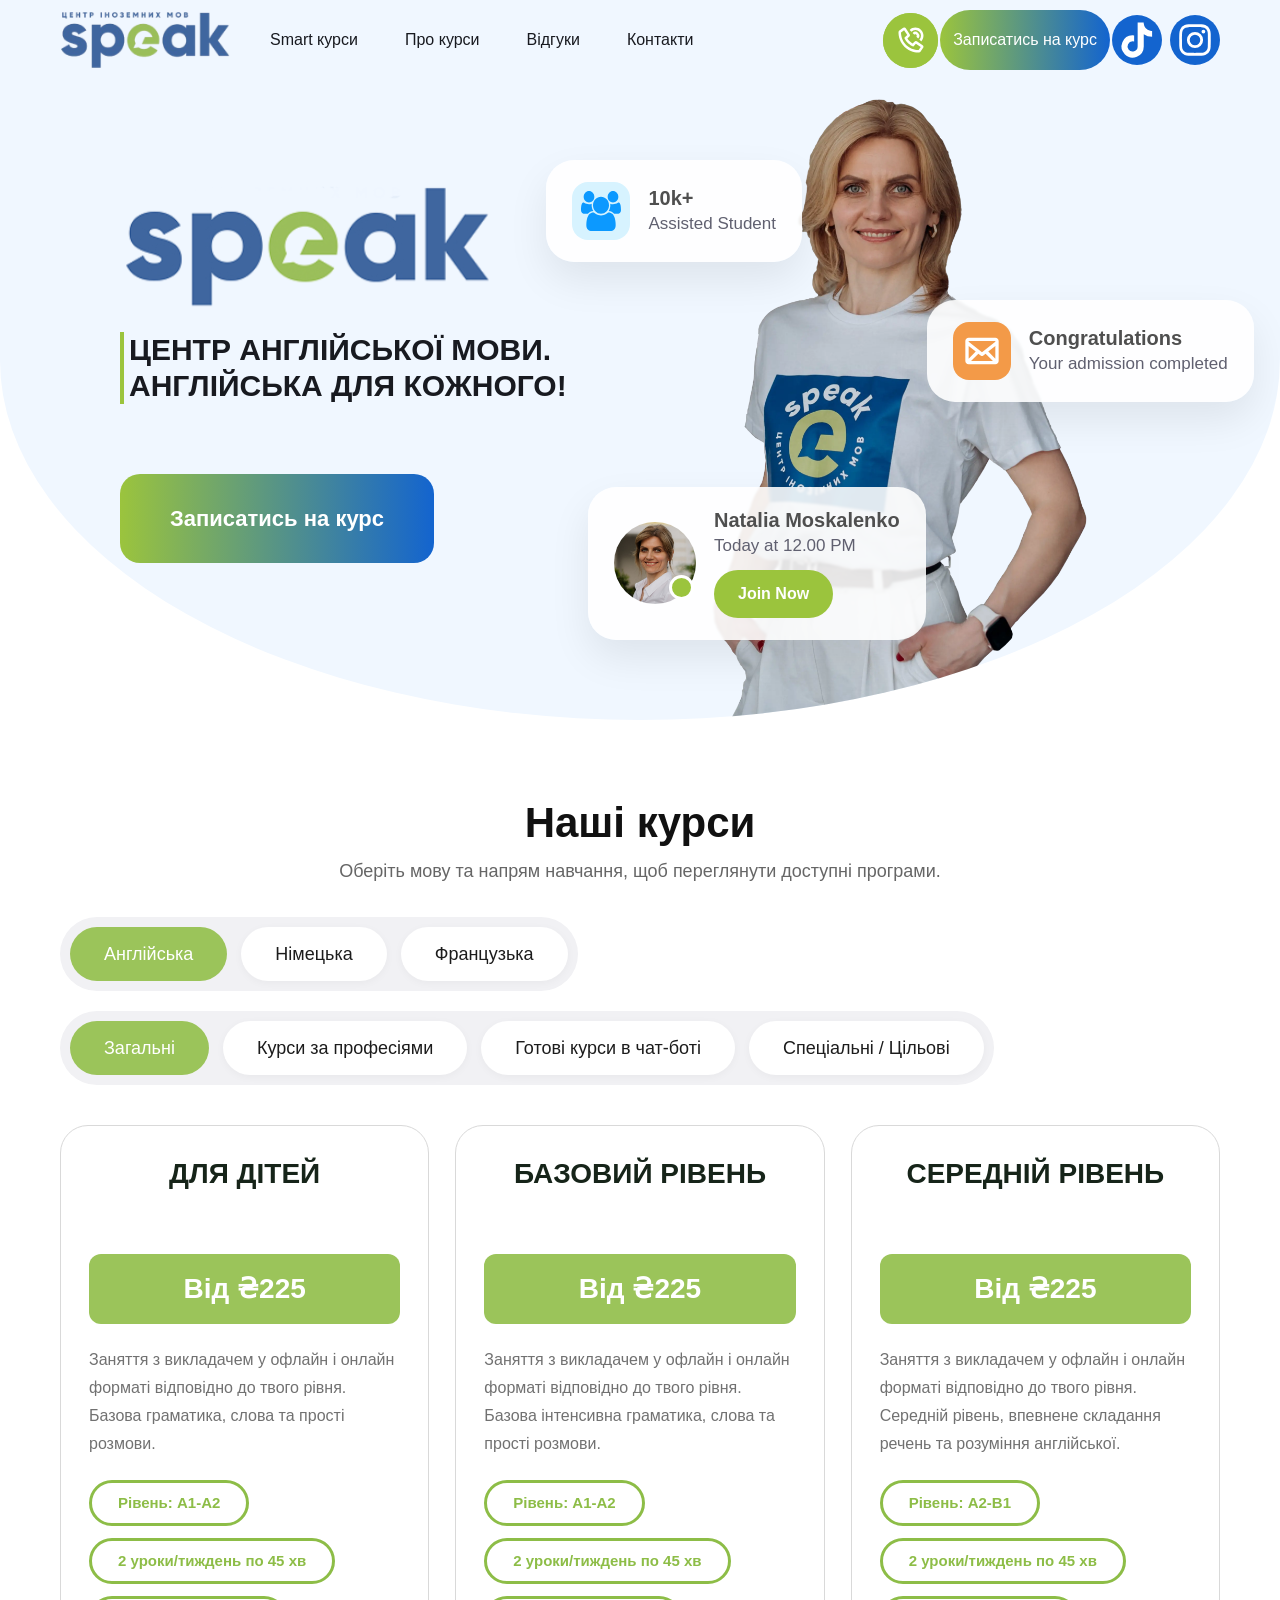
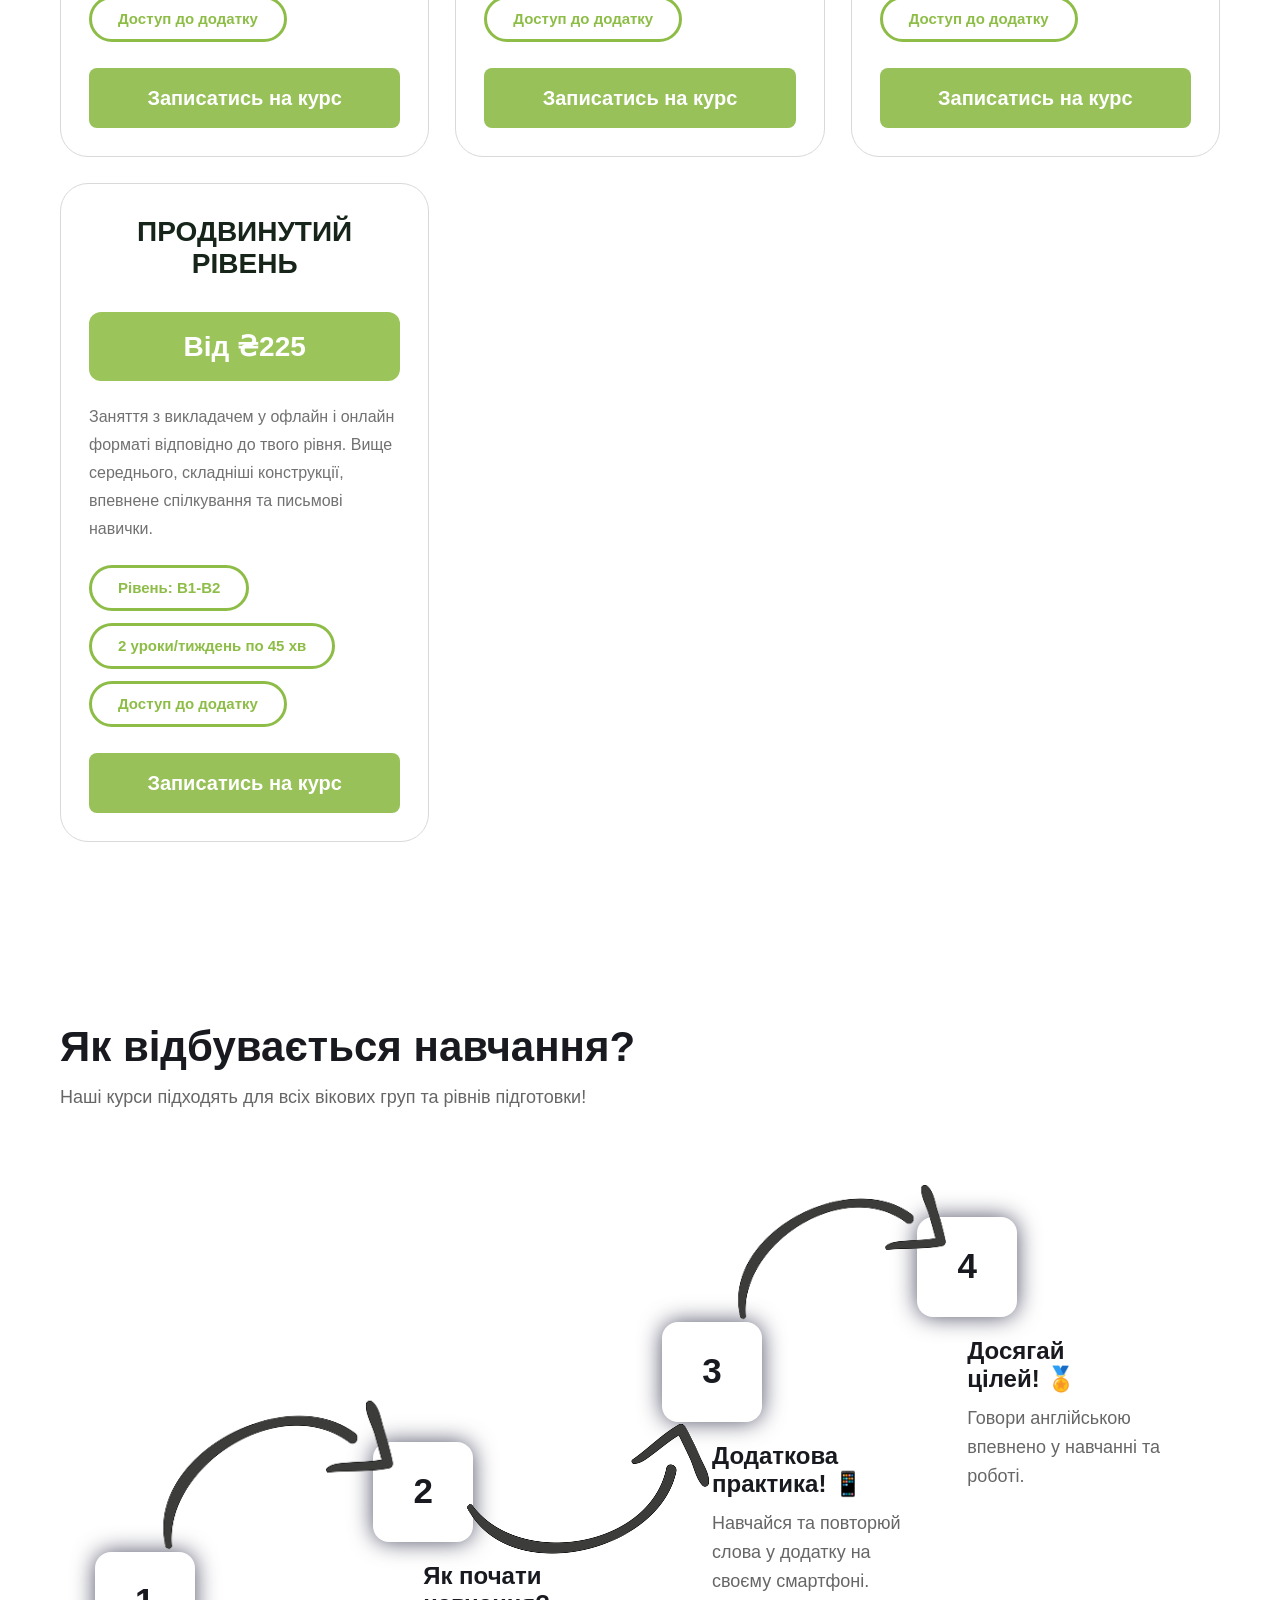
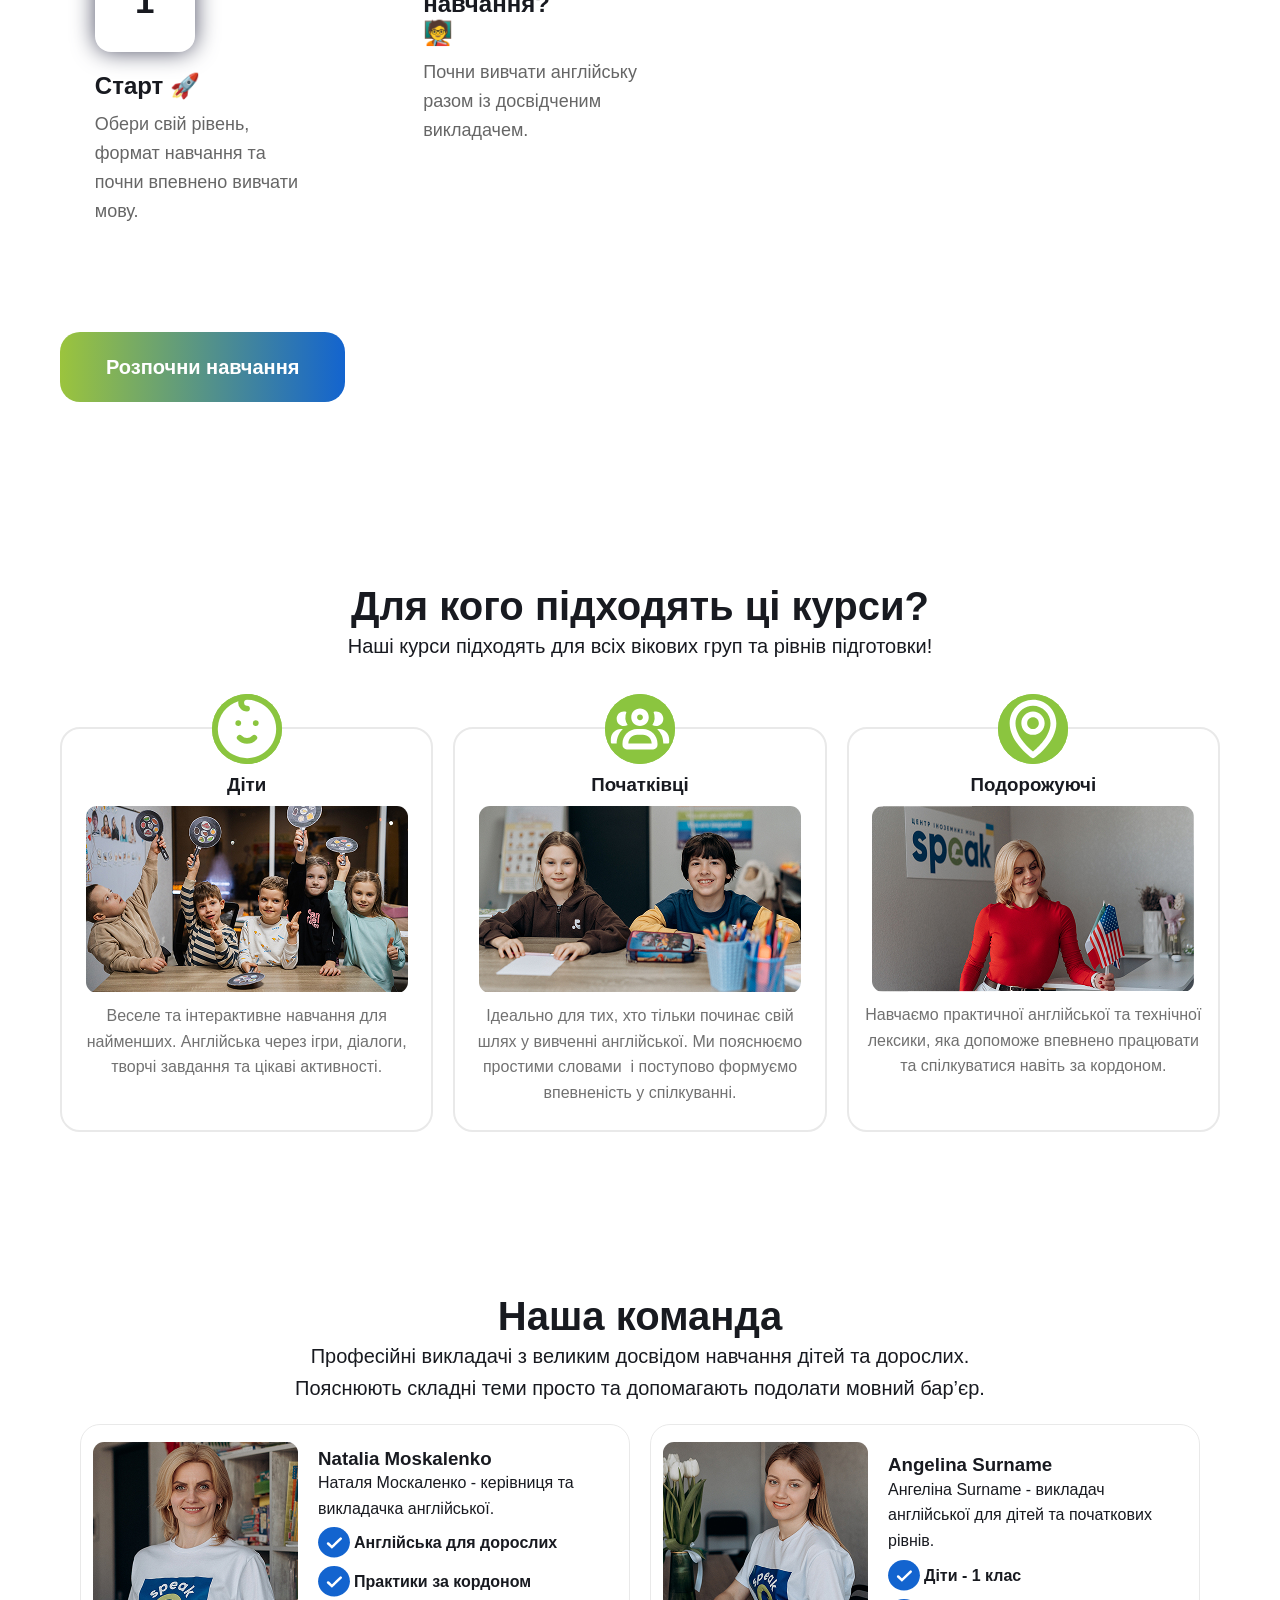
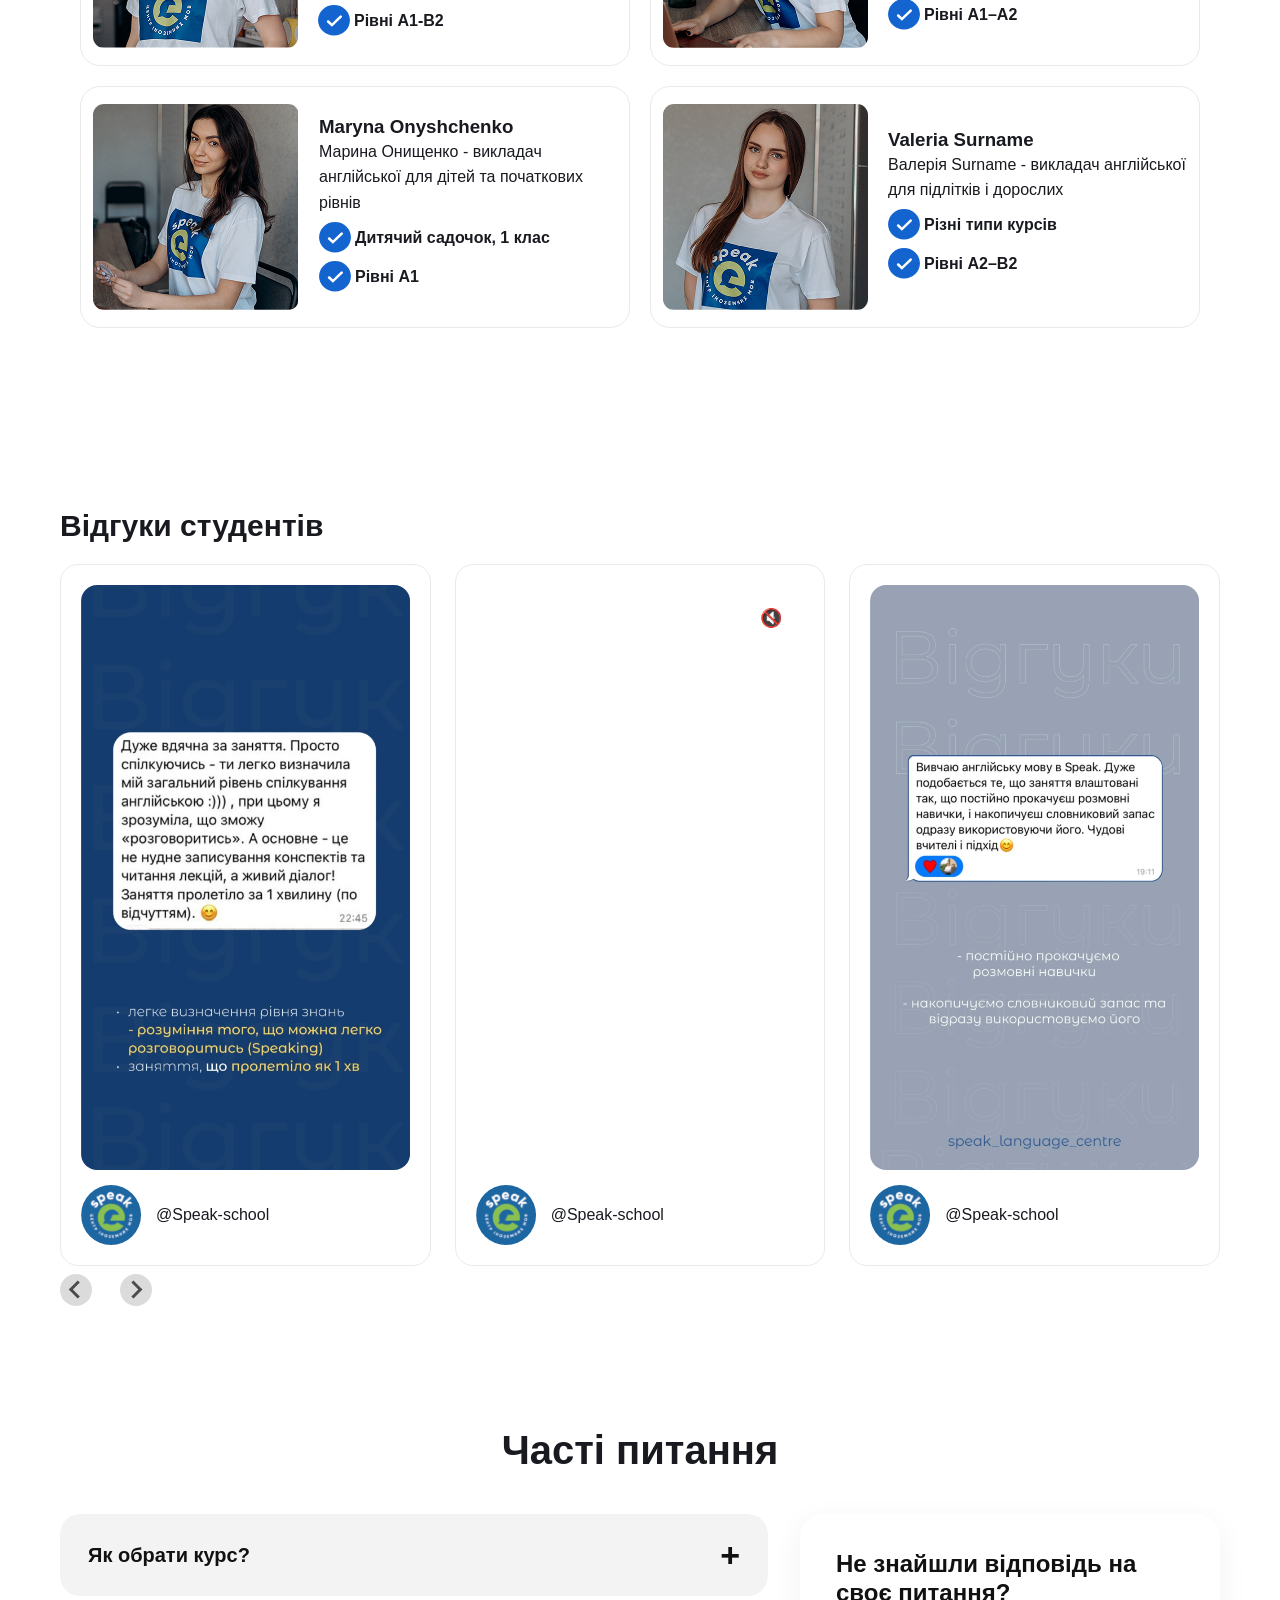
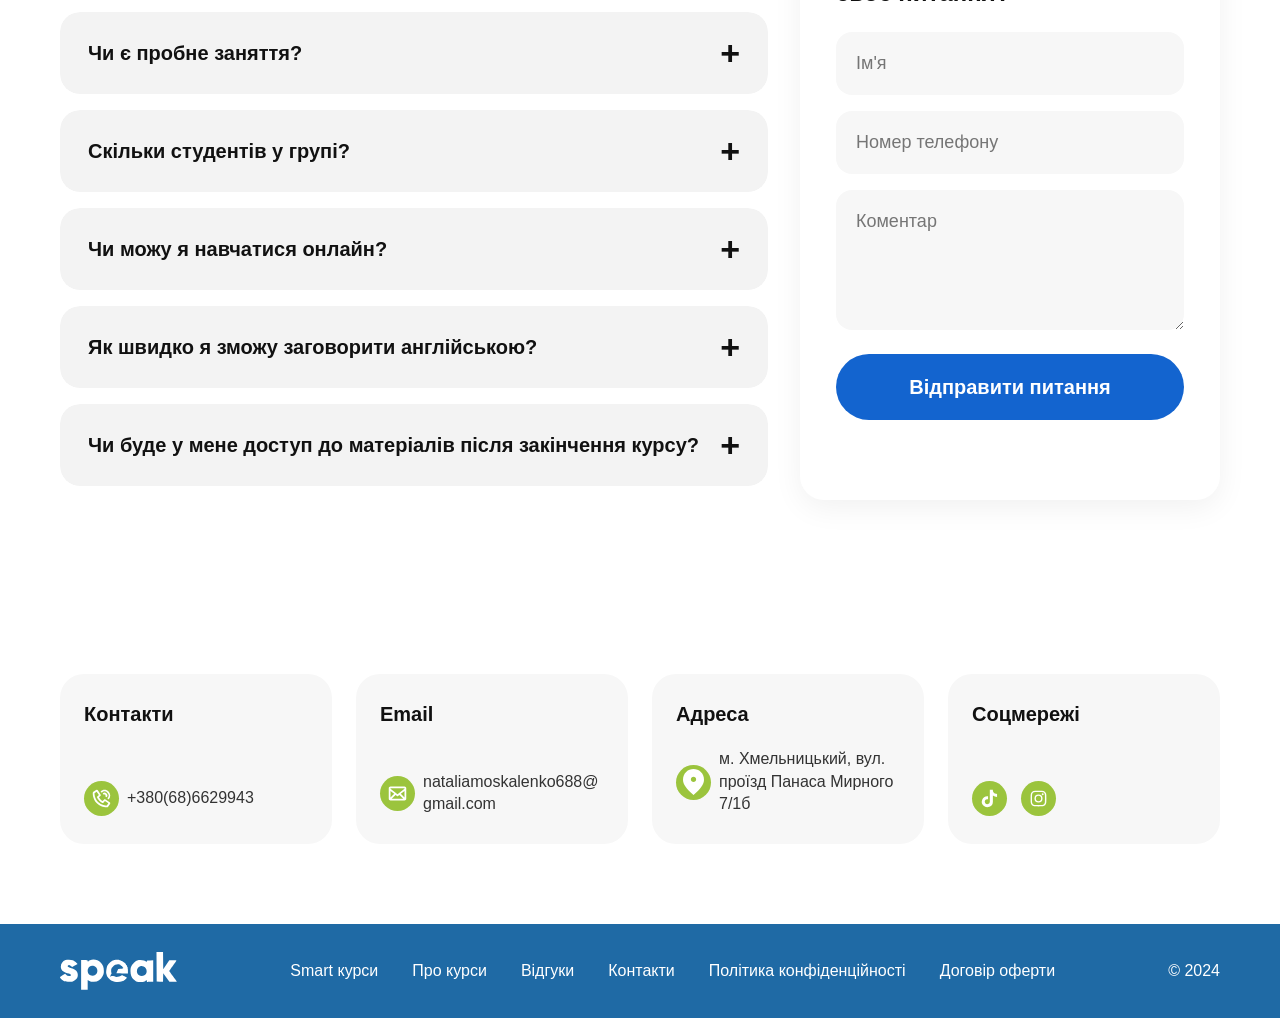
==== commit 5f8a5ac1: "commit for change value img" ====
--- a/pages/courses/index.html
+++ b/pages/courses/index.html
@@ -120,7 +120,7 @@
 
                               <div class="right__hero__courses fade-right">
                                     <img class="courses__hero__main__img"
-                                          src="../../assets/img/courses/hero/hero__img.svg" alt="hero-img">
+                                          src="../../assets/img/courses/hero/hero__img.webp" alt="hero-img">
 
                                     <div class="courses__hero__card courses__hero__card__top">
                                           <div class="courses__hero__card__icon courses__hero__card__icon__blue">
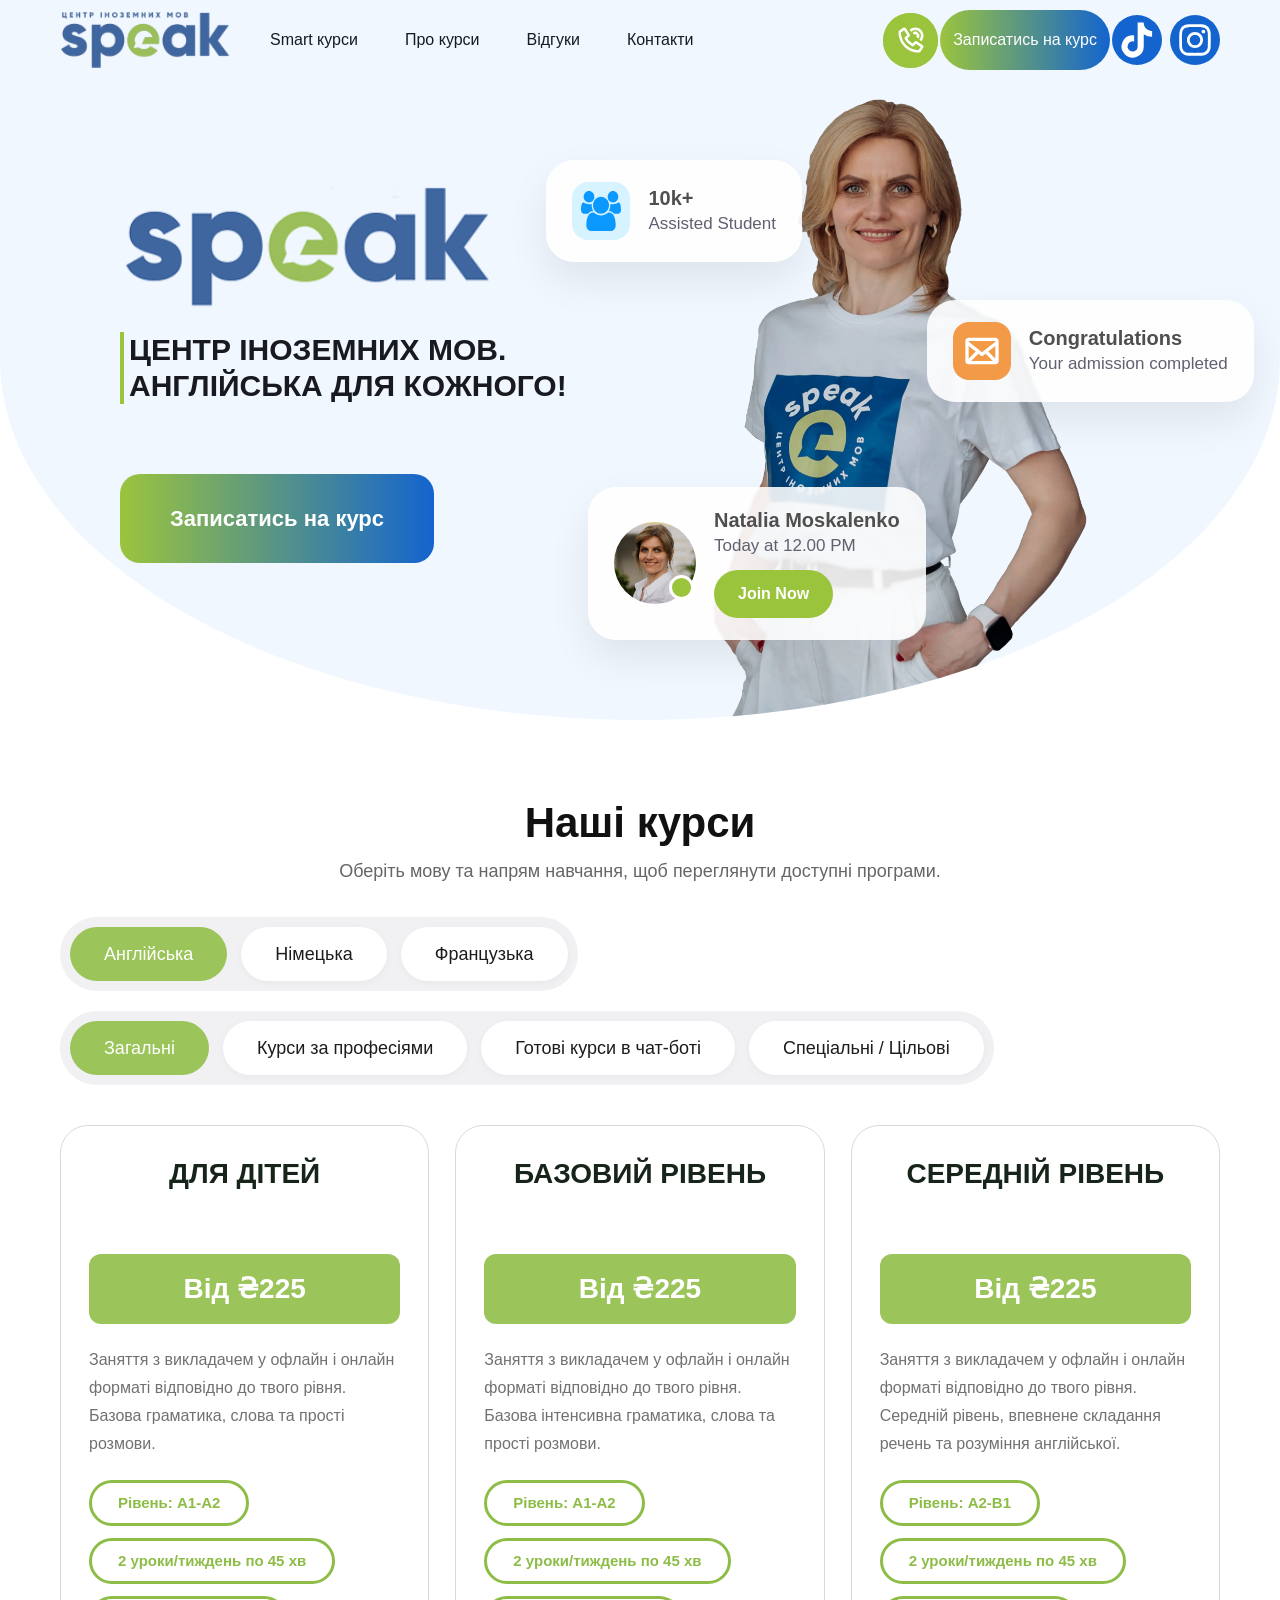
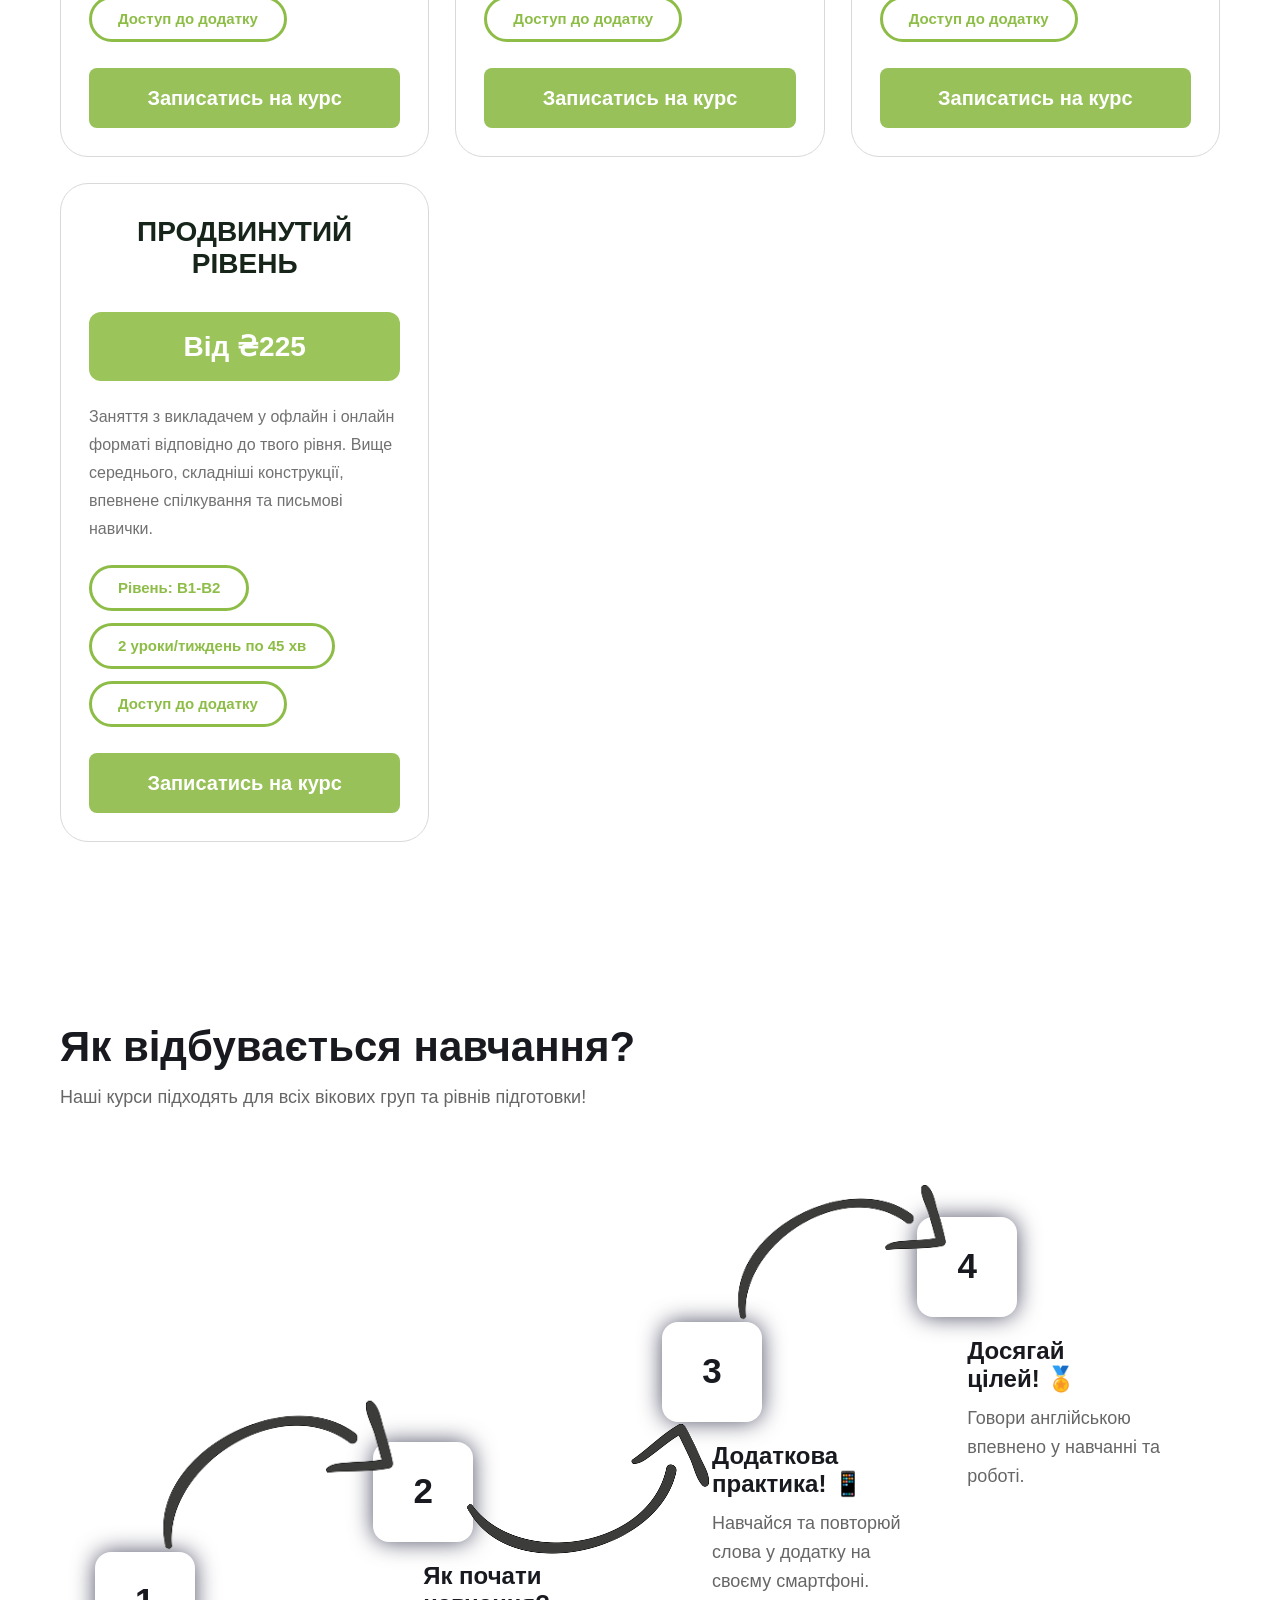
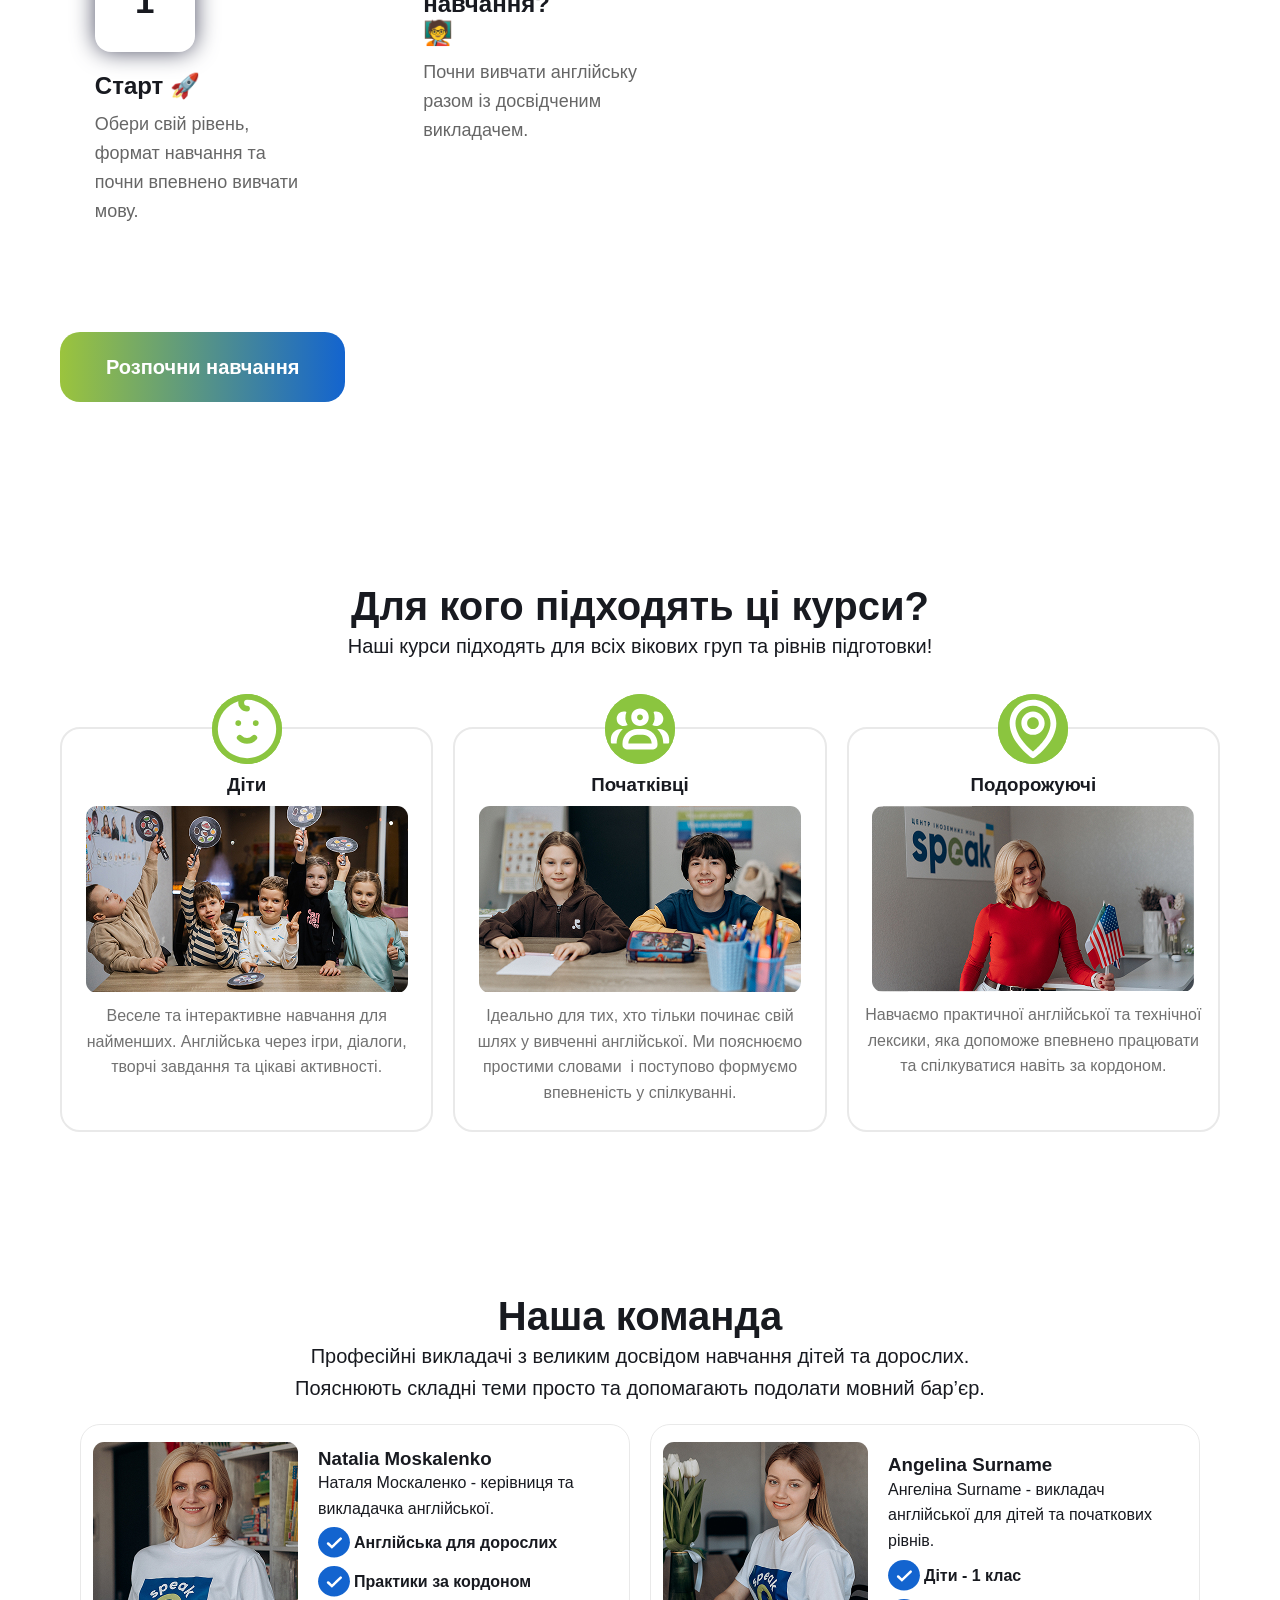
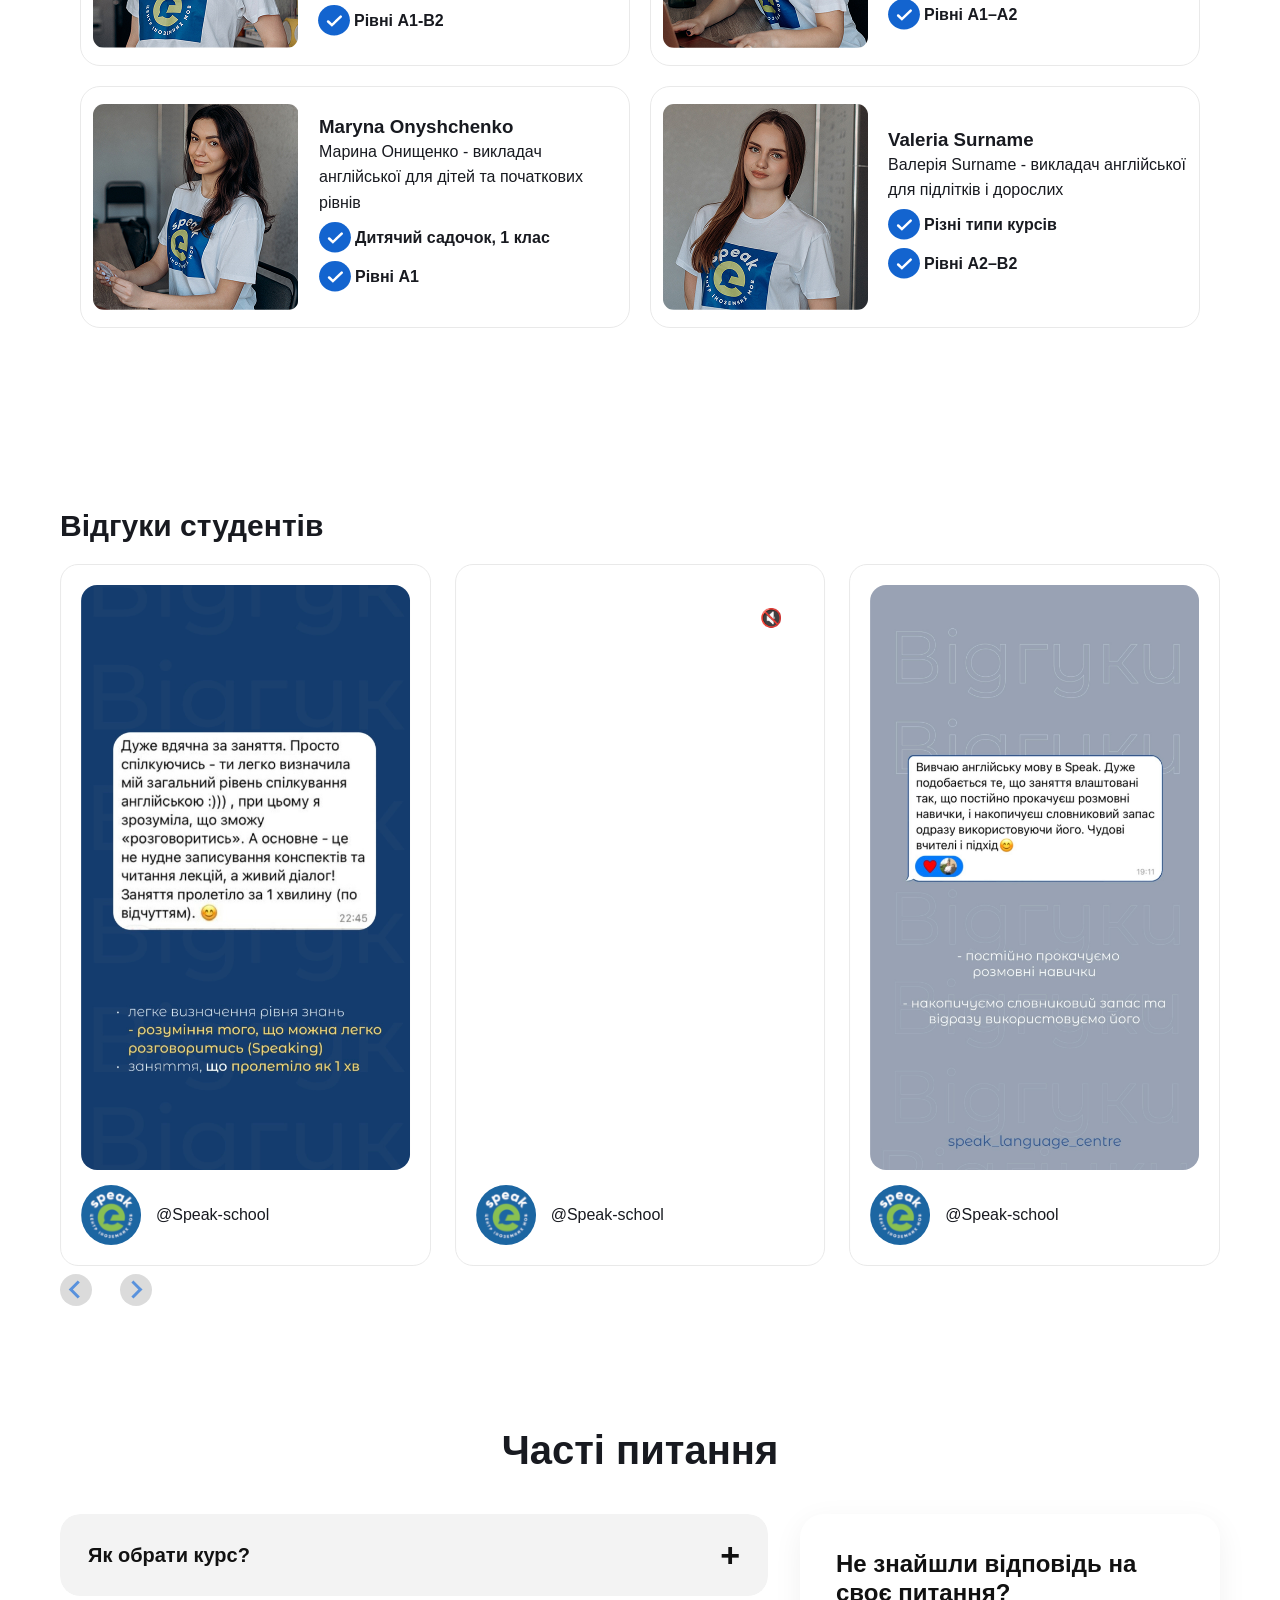
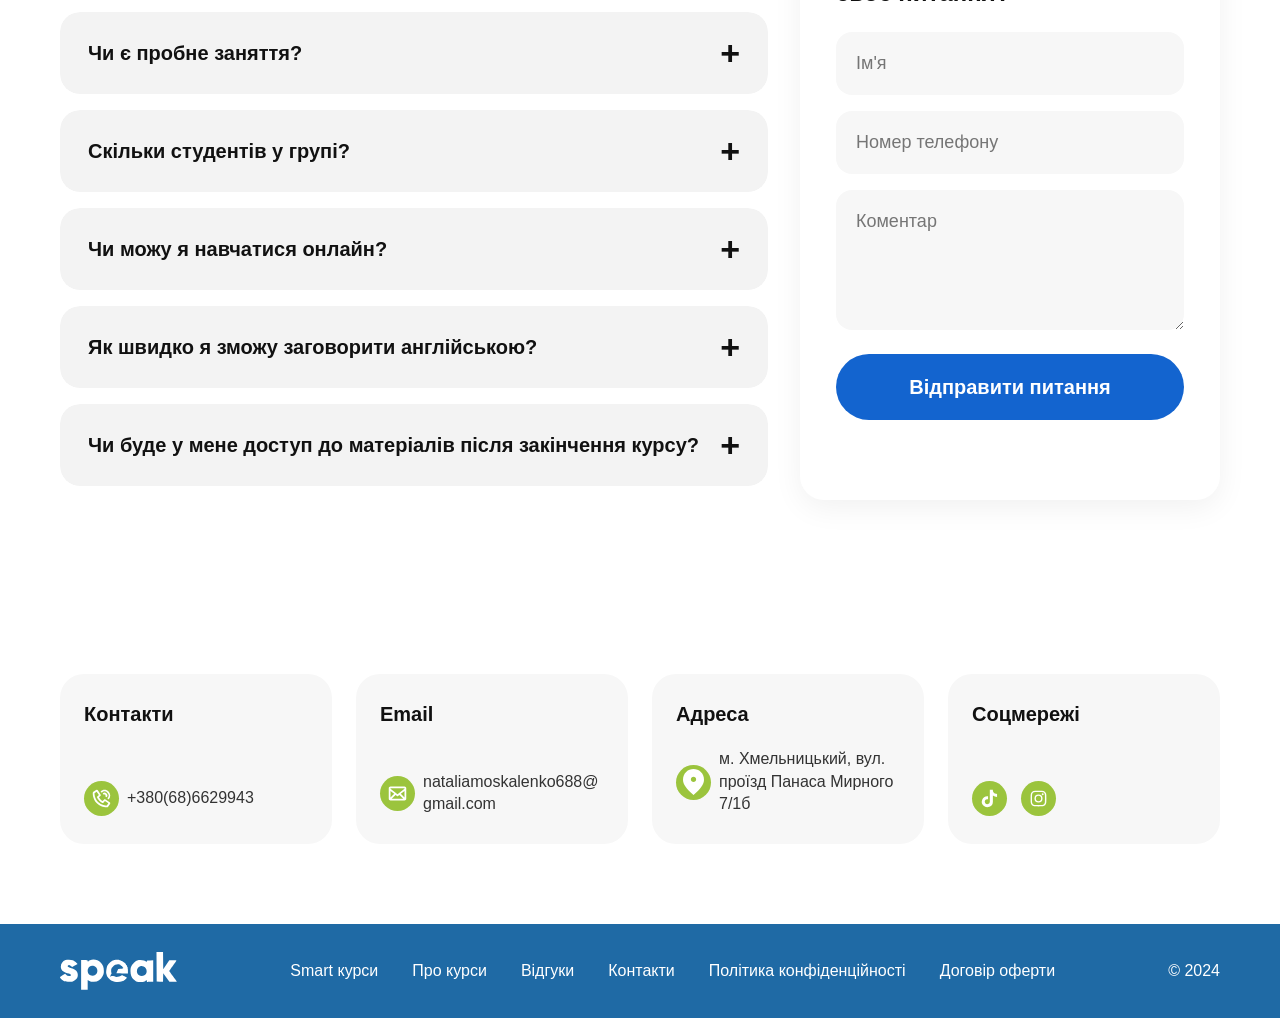
==== commit 525e14aa: "chaged format video & fixed mobile team" ====
--- a/pages/courses/index.html
+++ b/pages/courses/index.html
@@ -7,8 +7,8 @@
       <link rel="stylesheet" href="../../assets/css/animations.css">
       <link rel="stylesheet" href="../../assets/css/reset.css">
       <link rel="stylesheet" href="../../assets/css/base.css">
+      <link rel="stylesheet" href="../../assets/lib/splide/splide.min.css">
       <link rel="stylesheet" href="../../assets/css/components.css">
-      <link rel="stylesheet" href="../../assets/lib/splide/splide.min.css">
       <link rel="stylesheet" href="../../assets/css/courses__page.css">
       <title>Speak-Курси</title>
 </head>
@@ -108,7 +108,7 @@
                                           src="../../assets/img/landing/hero/Logo_hero_speak.svg" alt="speak">
 
                                     <h1 class="text__hero">
-                                          ЦЕНТР АНГЛІЙСЬКОЇ МОВИ.
+                                          ЦЕНТР ІНОЗЕМНИХ МОВ.
                                           <br>
                                           <span>АНГЛІЙСЬКА ДЛЯ КОЖНОГО!</span>
                                     </h1>
@@ -327,7 +327,7 @@
                                                       </p>
                                                       <ul class="skills__list">
                                                             <li>Англійська для дорослих</li>
-                                                            <li>Практики за кордоном</li>
+                                                            <li class="chage__skill">Практики за кордоном</li>
                                                             <li>Рівні А1-В2</li>
                                                       </ul>
                                                 </div>
--- a/assets/css/components.css
+++ b/assets/css/components.css
@@ -563,7 +563,6 @@
 
       display: flex;
       align-items: center;
-      justify-content: space-between;
 
       gap: 20px;
       padding: 17px 12px;
@@ -731,12 +730,15 @@
       }
 
       .team__text p {
-            font-weight: 300;
-            font-size: 14px;
+            display: none;
       }
 
       .skills__list li {
             font-size: 14px;
+      }
+
+      .skills__list .chage__skill {
+            display: none;
       }
 
       .team__card img {
@@ -778,6 +780,10 @@
       .skills__list li {
             font-size: 14px;
 
+      }
+
+      .skills__list .chage__skill {
+            display: none;
       }
 
       .team__text p {
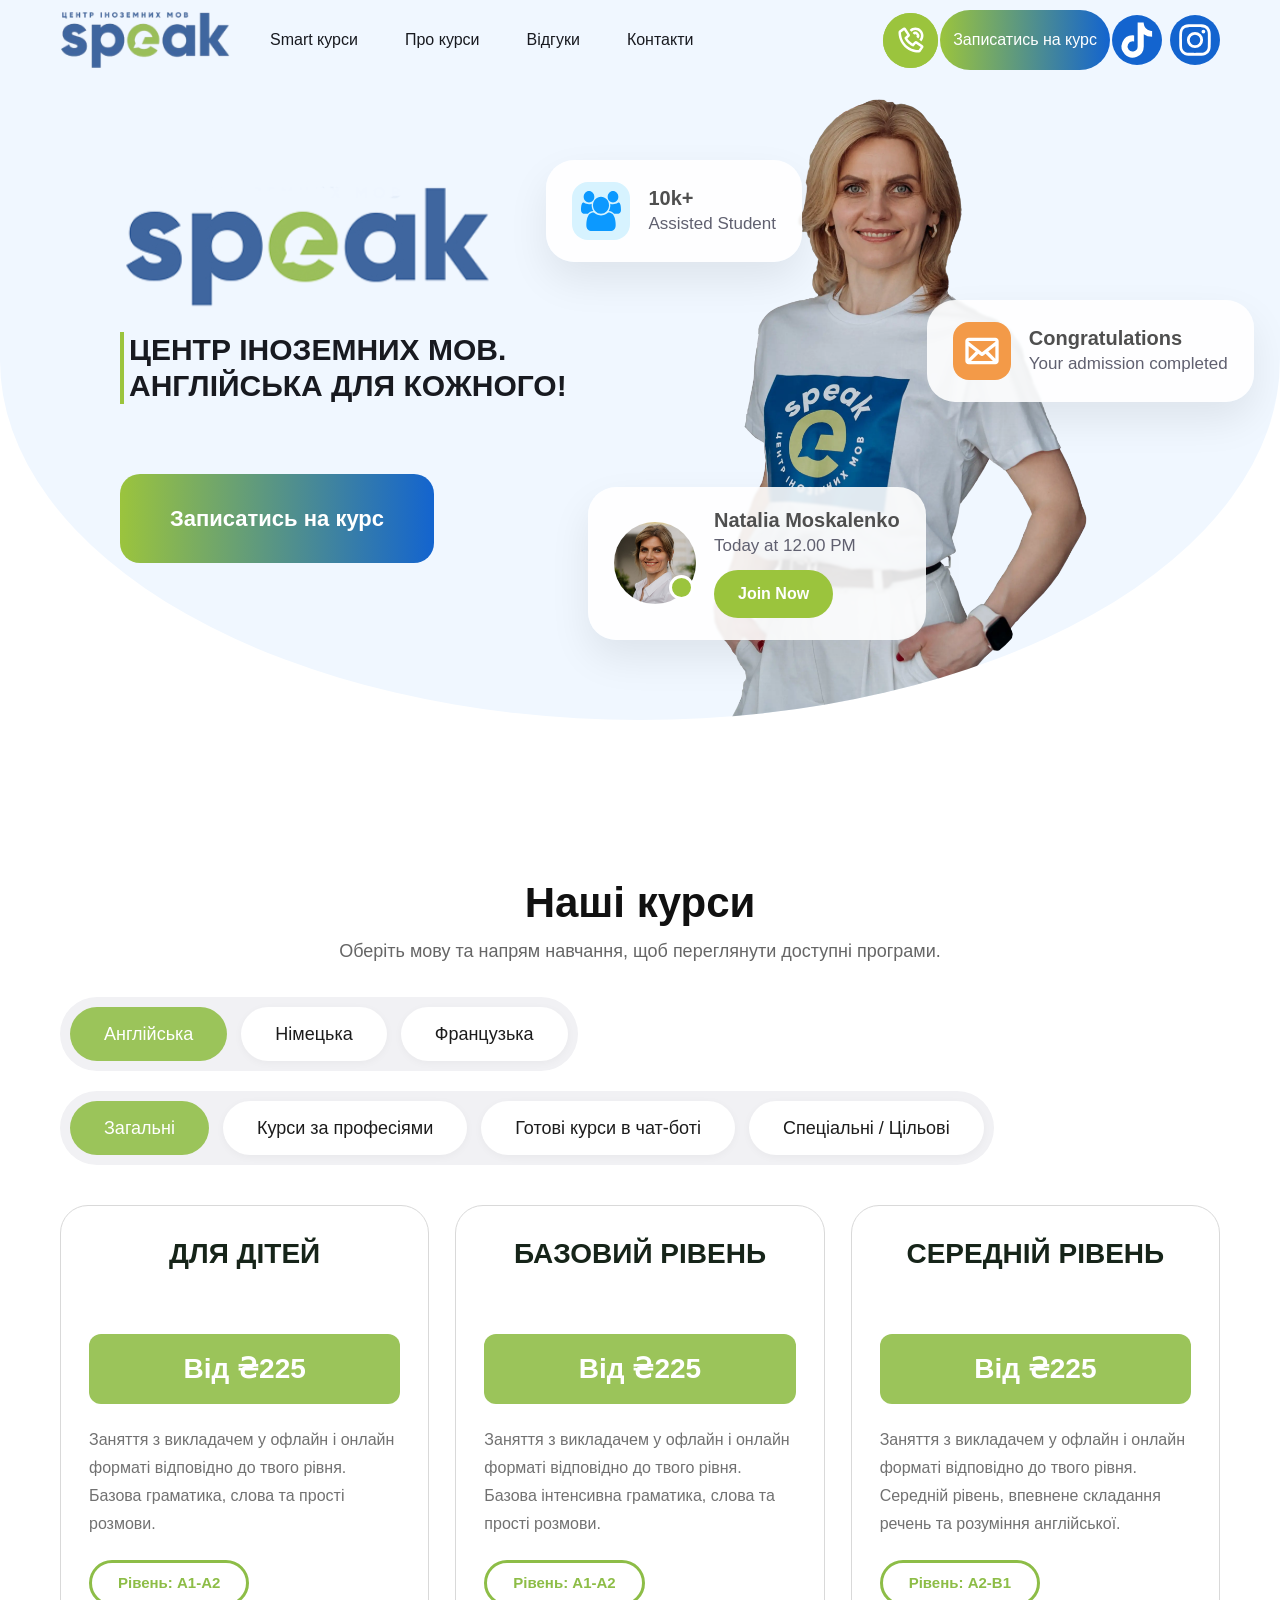
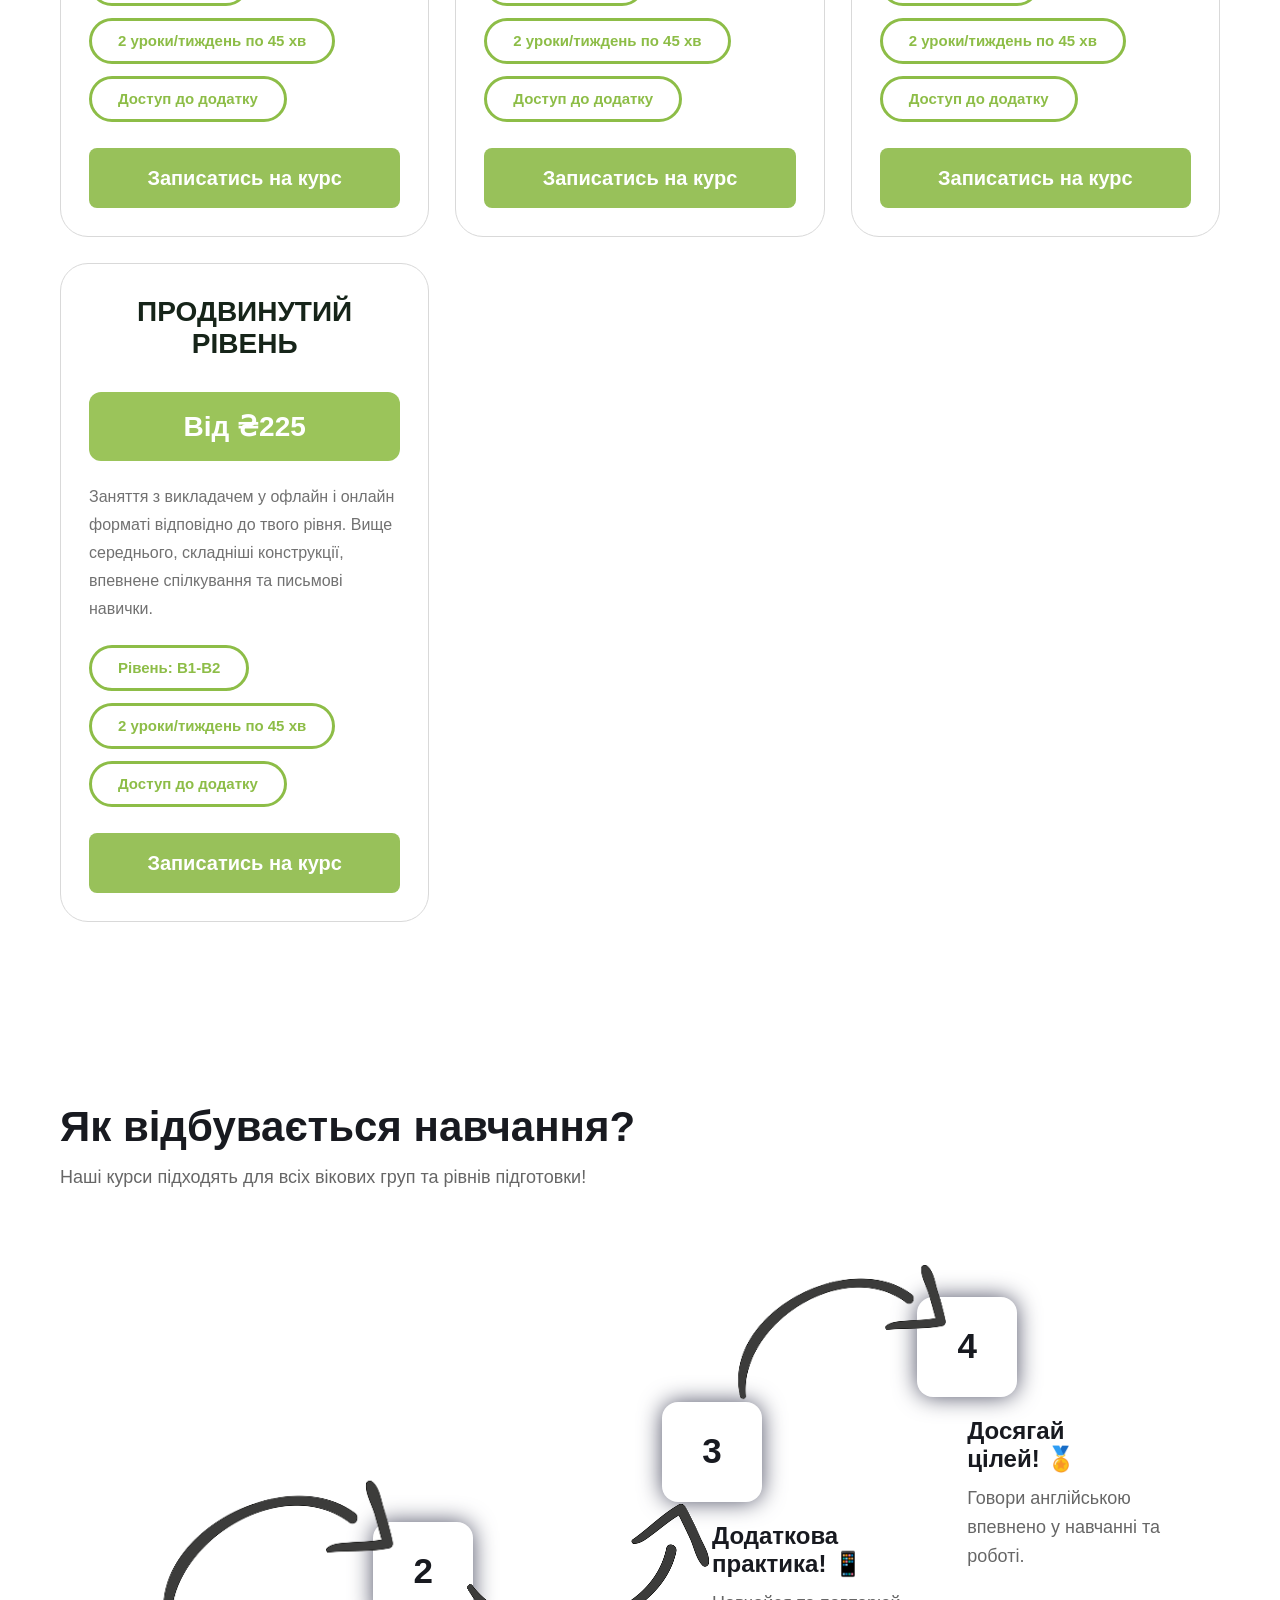
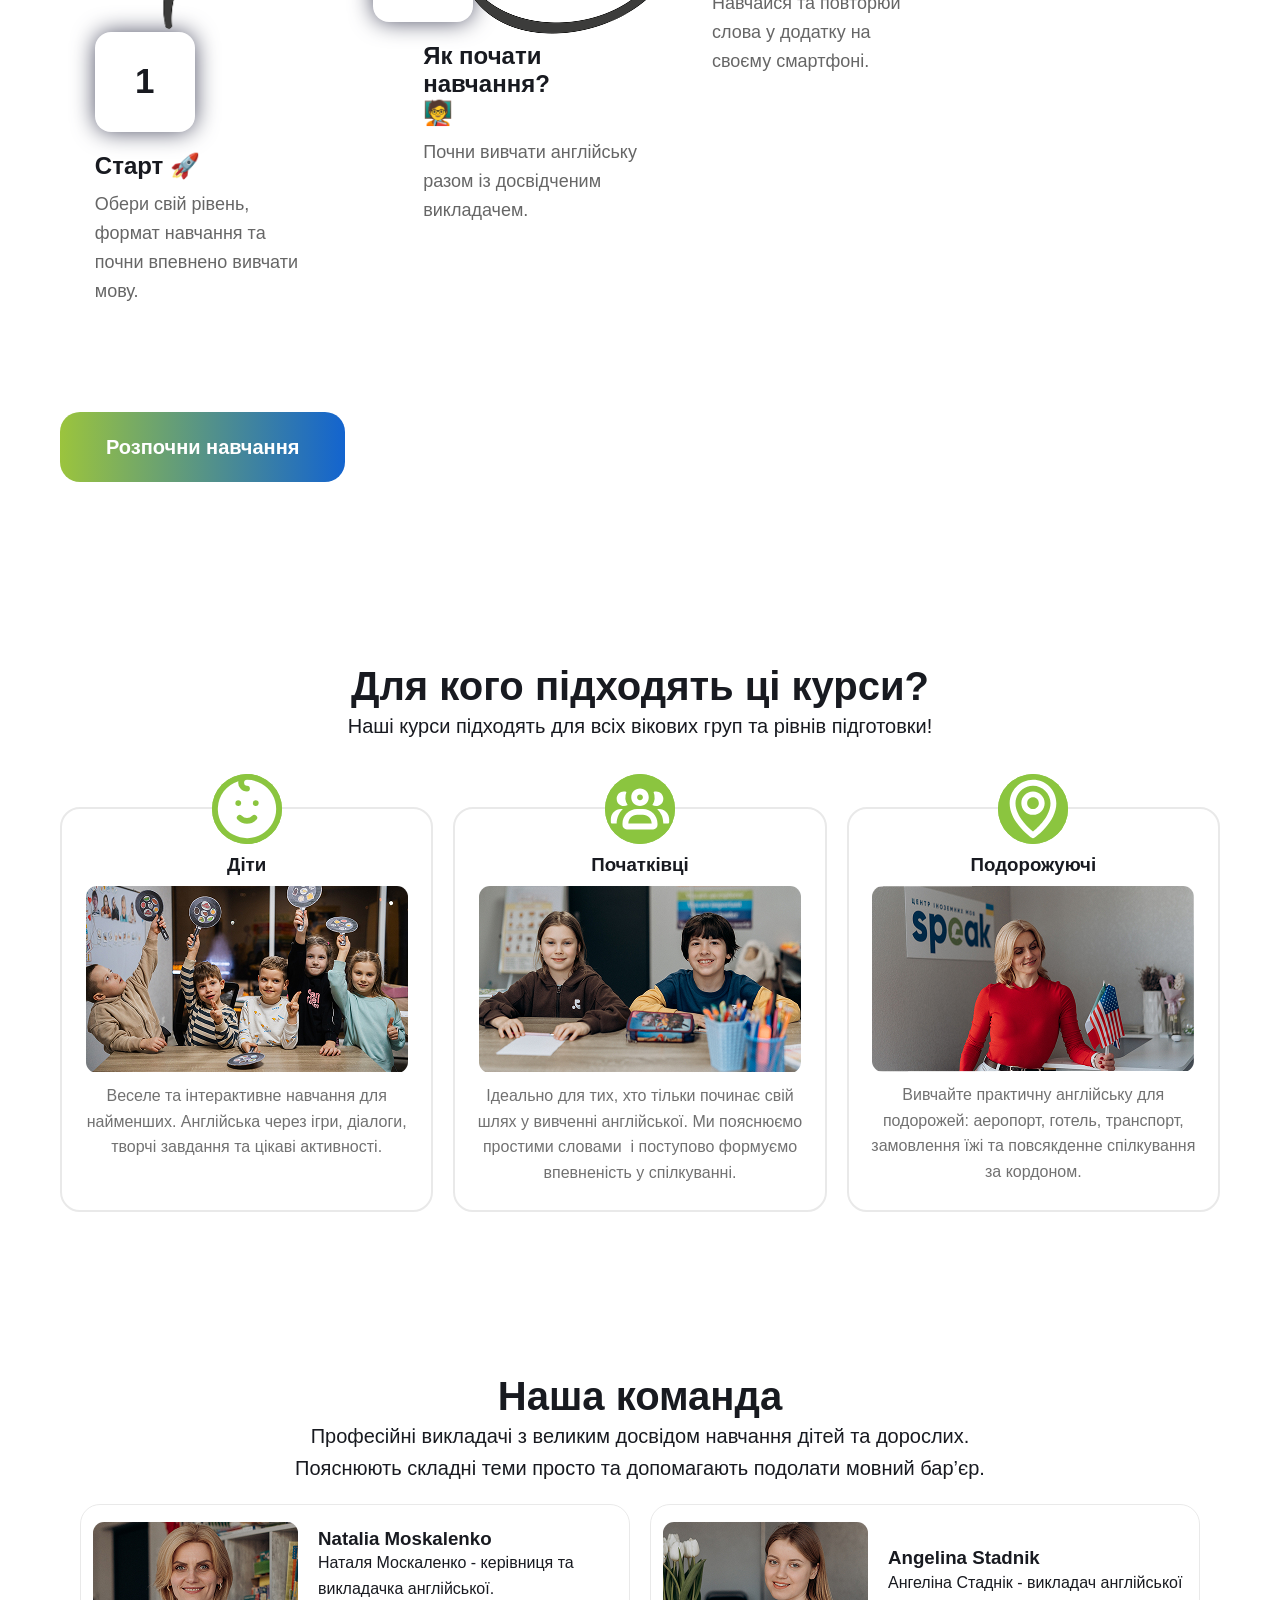
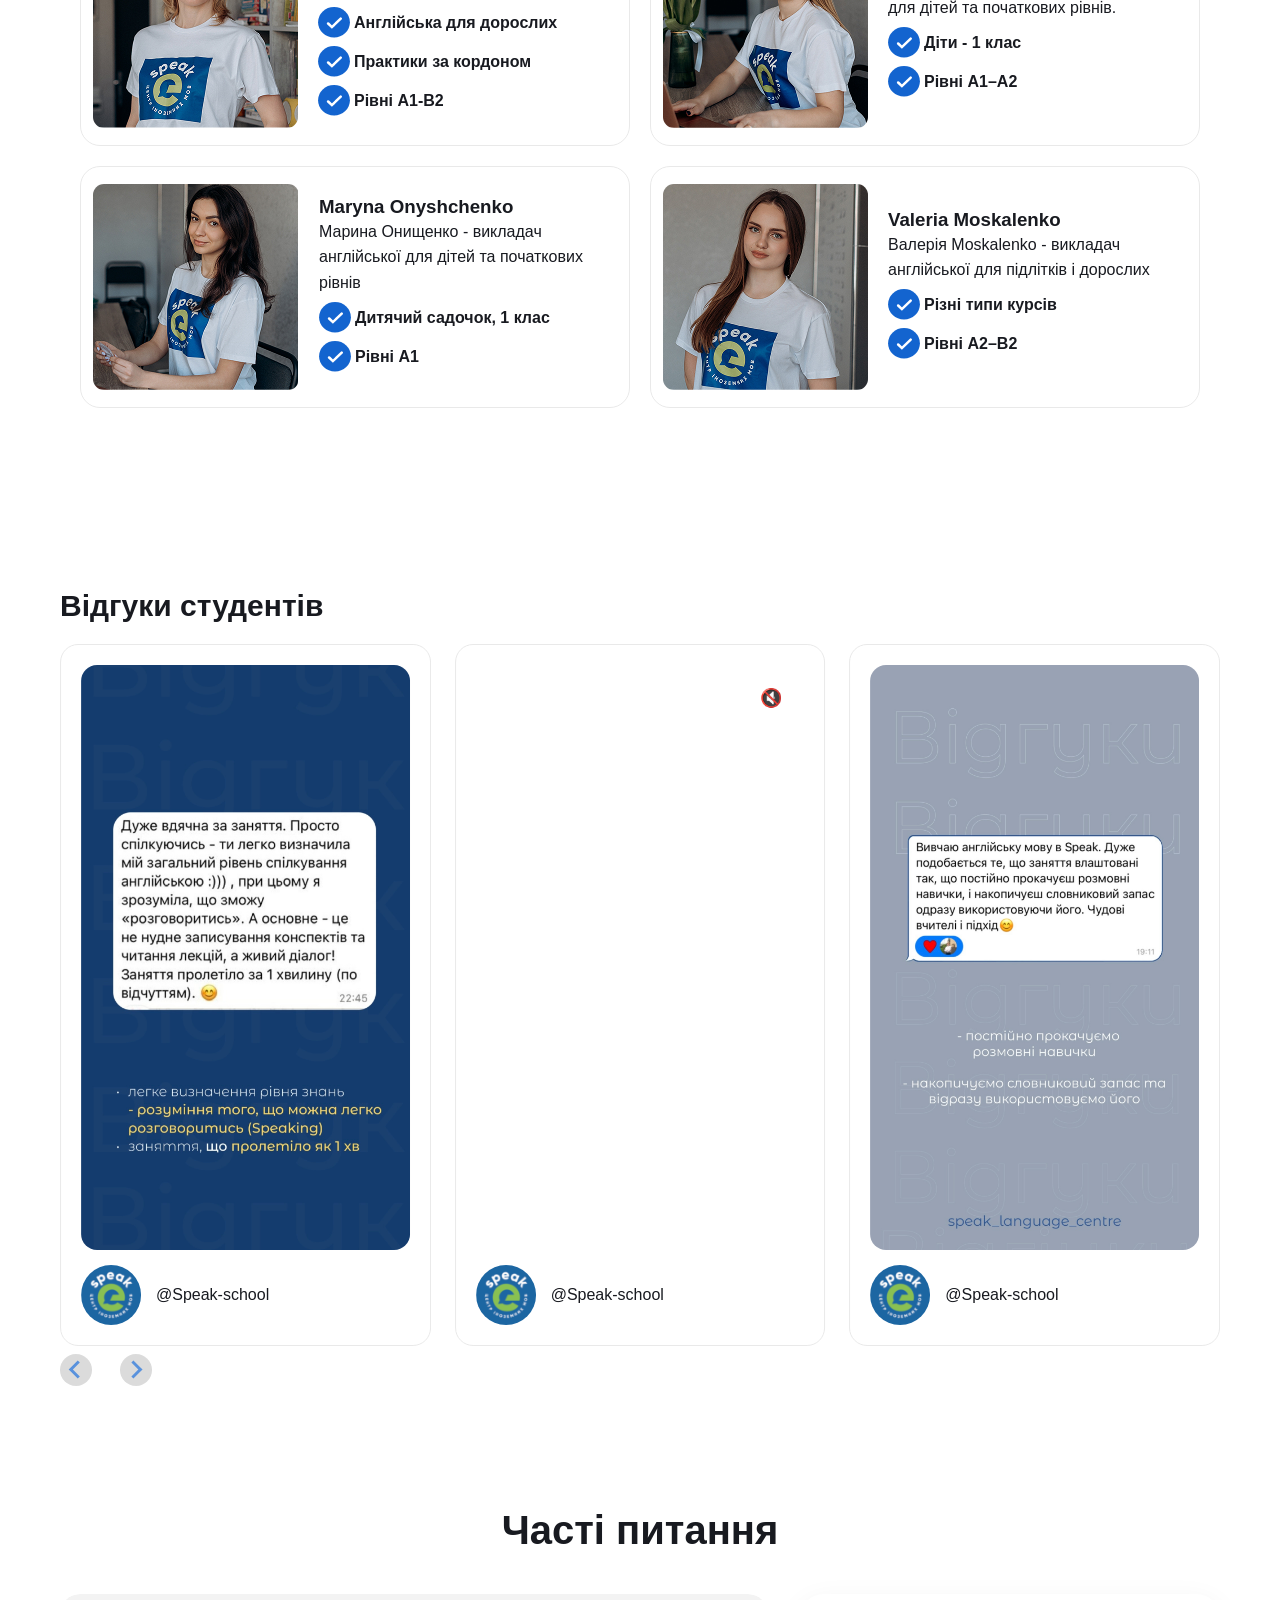
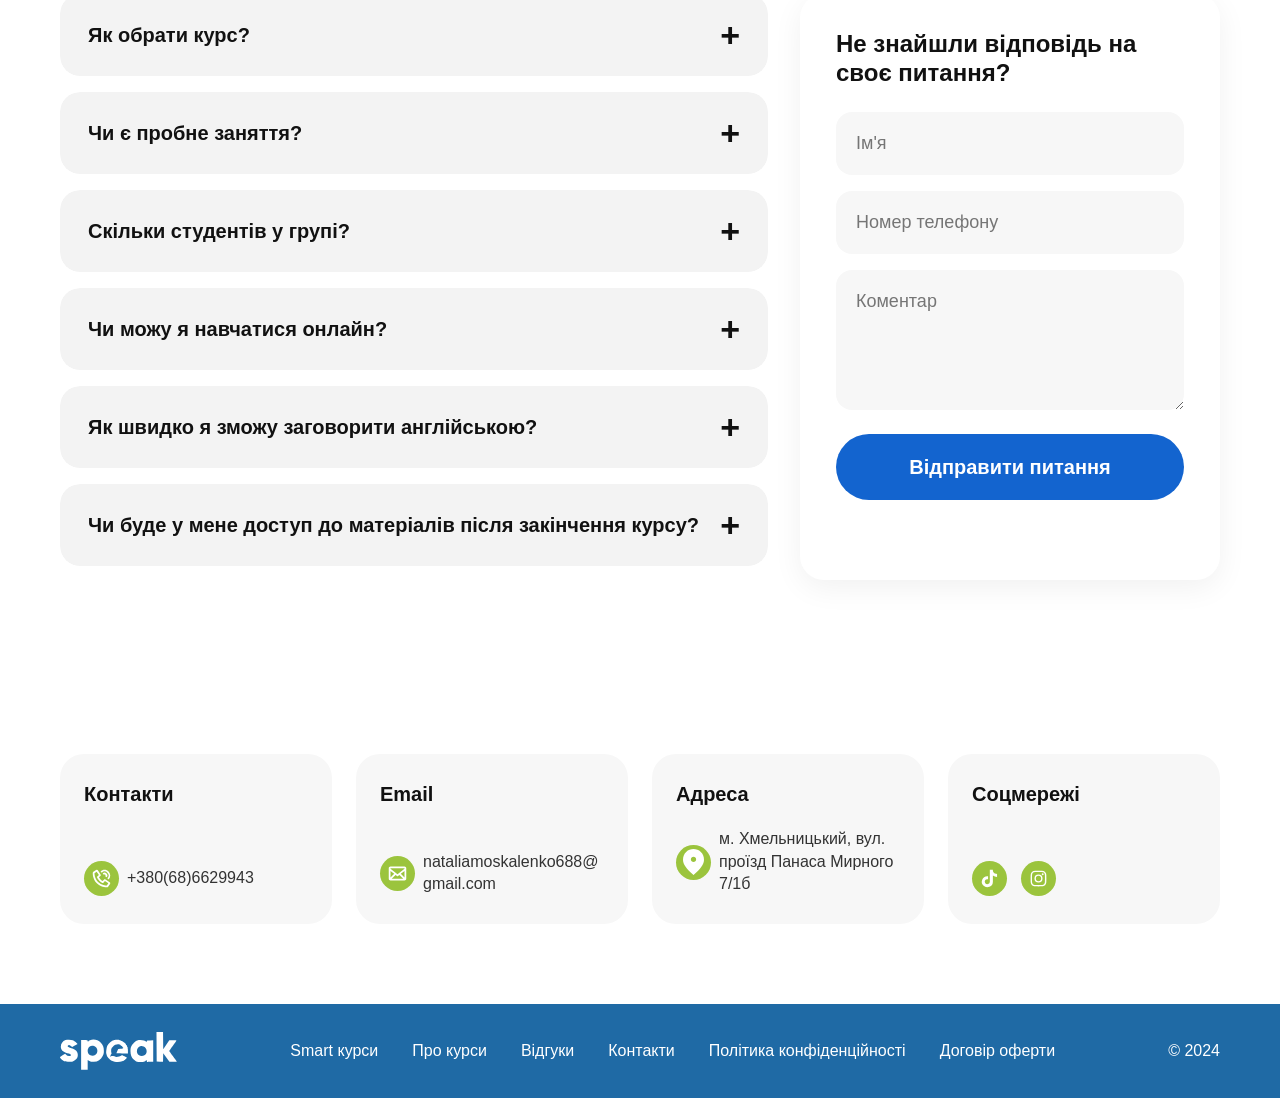
==== commit 71d504ed: "commit gebag SEO+mini problems" ====
--- a/pages/courses/index.html
+++ b/pages/courses/index.html
@@ -1,5 +1,5 @@
 <!DOCTYPE html>
-<html lang="en">
+<html lang="uk">
 
 <head>
       <meta charset="UTF-8">
@@ -105,7 +105,8 @@
                         <div class="wrapper__hero__courses fade-up">
                               <div class="content__left__hero fade-left">
                                     <img class="courses__hero__logo"
-                                          src="../../assets/img/landing/hero/Logo_hero_speak.svg" alt="speak">
+                                          src="../../assets/img/landing/hero/Logo_hero_speak.svg"
+                                          alt="Логотип центру іноземних мов Speak">
 
                                     <h1 class="text__hero">
                                           ЦЕНТР ІНОЗЕМНИХ МОВ.
@@ -120,12 +121,13 @@
 
                               <div class="right__hero__courses fade-right">
                                     <img class="courses__hero__main__img"
-                                          src="../../assets/img/courses/hero/hero__img.webp" alt="hero-img">
+                                          src="../../assets/img/courses/hero/hero__img.webp"
+                                          alt="Студенти на курсах англійської мови">
 
                                     <div class="courses__hero__card courses__hero__card__top">
                                           <div class="courses__hero__card__icon courses__hero__card__icon__blue">
                                                 <img src="../../assets/img/landing/hero/card-hero/users.svg"
-                                                      alt="users">
+                                                      alt="Іконка студентів">
                                           </div>
                                           <div class="courses__hero__card__text">
                                                 <strong>10k+</strong>
@@ -134,7 +136,8 @@
                                     </div>
                                     <div class="courses__hero__card courses__hero__card__right">
                                           <div class="courses__hero__card__icon courses__hero__card__icon__orange">
-                                                <img src="../../assets/img/header/envelope-alt.svg" alt="mail">
+                                                <img src="../../assets/img/header/envelope-alt.svg"
+                                                      alt="Іконка повідомлення">
                                           </div>
                                           <div class="courses__hero__card__text">
                                                 <strong>Congratulations</strong>
@@ -145,7 +148,7 @@
                                     <div class="courses__hero__card courses__hero__card__bottom">
                                           <div class="courses__hero__avatar">
                                                 <img src="../../assets/img/landing/portfolio/main_img.jpg"
-                                                      alt="Natalia">
+                                                      alt="Іконка вчителя англійської мови">
                                           </div>
                                           <div class="courses__hero__card__text">
                                                 <strong>Natalia Moskalenko</strong>
@@ -159,644 +162,673 @@
             </section>
       </div>
 
-      <!-- Section 2 -->
-      <section class="courses__catalog" id="courses-catalog">
-            <div class="container">
-                  <div class="courses__catalog__header fade-up">
-                        <h2>Наші курси</h2>
-                        <p>Оберіть мову та напрям навчання, щоб переглянути доступні програми.</p>
-                  </div>
-
-                  <div class="courses__catalog__filters fade-up">
-                        <ul class="filters filters__language" id="languageFilters"></ul>
-                        <ul class="filters filters__category" id="categoryFilters"></ul>
-                  </div>
-
-                  <div class="courses-grid fade-up" id="coursesGrid"></div>
-            </div>
-      </section>
-
-      <!-- Section 3 -->
-      <section class="learning__process" id="about_course">
-            <div class="container">
-                  <div class="learning__header">
-                        <h2>Як відбувається навчання?</h2>
-                        <p>Наші курси підходять для всіх вікових груп та рівнів підготовки!</p>
-                  </div>
-
-                  <div class="learning__steps">
-                        <div class="learning__arrow learning__arrow__1 fade-left delay-1">
-                              <img src="../../assets/img/courses/learning-steps/arrow__up.png" alt="arrow">
-                        </div>
-
-                        <div class="learning__arrow learning__arrow__2 fade-left delay-2">
-                              <img src="../../assets/img/courses/learning-steps/arrow__down.png" alt="arrow">
-                        </div>
-
-                        <div class="learning__arrow learning__arrow__3 fade-left delay-3">
-                              <img src="../../assets/img/courses/learning-steps/arrow__up.png" alt="arrow">
-                        </div>
-
-                        <!-- Step 1 -->
-                        <div class="step step__1 fade-up">
-                              <div class="step__number">1</div>
-
-                              <h3>Старт 🚀</h3>
-                              <p>Обери свій рівень, формат навчання та почни впевнено вивчати мову.</p>
-                        </div>
-
-                        <!-- Step 2 -->
-                        <div class="step step__2 fade-up">
-                              <div class="step__number">2</div>
-                              <div class="steps__text">
-                                    <h3>Як почати навчання? 🧑‍🏫</h3>
-                                    <p>Почни вивчати англійську разом із досвідченим викладачем.</p>
-                              </div>
-
-                        </div>
-
-                        <!-- Step 3 -->
-                        <div class="step step__3 fade-up">
-                              <div class="step__number">3</div>
-                              <div class="steps__text">
-                                    <h3>Додаткова практика! 📱</h3>
-                                    <p>Навчайся та повторюй слова у додатку на своєму смартфоні.</p>
-                              </div>
-
-
-                        </div>
-
-                        <!-- Step 4 -->
-                        <div class="step step__4 fade-up">
-                              <div class="step__number">4</div>
-                              <div class="steps__text">
-                                    <h3>Досягай цілей! 🏅</h3>
-                                    <p>Говори англійською впевнено у навчанні та роботі.</p>
-                              </div>
-                        </div>
-
-                  </div>
-                  <button class="step__button button__form" data-open-modal="course-modal">Розпочни навчання</button>
-
-
-            </div>
-      </section>
-
-      <!-- Section 4 -->
-      <section class="courses__target fade-up">
-            <div class="container">
-                  <div class="text__section__target">
-                        <h2>Для кого підходять ці курси?</h2>
-                        <p>Наші курси підходять для всіх вікових груп та рівнів підготовки!</p>
-                  </div>
-
-                  <!-- Cards -->
-                  <div class="target__cards">
-                        <div class="target__card">
-                              <div class="target__icon">
-                                    <svg xmlns="http://www.w3.org/2000/svg" width="200" height="200" viewBox="0 0 24 24"
-                                          fill="#ffffff">
-                                          <g fill="none" stroke-linecap="round" stroke-linejoin="round"
-                                                stroke-width="2">
-                                                <path d="M0 0h24v24H0z" />
-                                                <path fill="currentColor"
-                                                      d="M17 3.34a10 10 0 1 1-14.995 8.984L2 12l.005-.324a10 10 0 0 1 7.046-9.232A3 3 0 0 0 12 6a1 1 0 0 0 0-2l-.117-.007A1 1 0 0 1 12 2c1.726 0 3.453.447 5 1.34zm-1.8 10.946a1 1 0 0 0-1.414.014a2.5 2.5 0 0 1-3.572 0a1 1 0 0 0-1.428 1.4a4.5 4.5 0 0 0 6.428 0a1 1 0 0 0-.014-1.414zM9.01 9l-.127.007A1 1 0 0 0 9 11l.127-.007A1 1 0 0 0 9.01 9zm6 0l-.127.007A1 1 0 0 0 15 11l.127-.007A1 1 0 0 0 15.01 9z" />
-                                          </g>
-                                    </svg>
-                              </div>
-
-                              <h3>Діти</h3>
-                              <img src="../../assets/img/landing/courses-target/card_1.jpg" alt="card-target">
-                              <p>Веселе та інтерактивне навчання для найменших. Англійська через ігри, діалоги,
-                                    творчі завдання та цікаві активності.</p>
-                        </div>
-                        <div class="target__card">
-                              <div class="target__icon">
-                                    <svg xmlns="http://www.w3.org/2000/svg" fill="currentColor" viewBox="0 0 24 24">
-                                          <path
-                                                d="M12 11c1.71 0 3-1.29 3-3s-1.29-3-3-3-3 1.29-3 3 1.29 3 3 3m0-4c.6 0 1 .4 1 1s-.4 1-1 1-1-.4-1-1 .4-1 1-1m1 5h-2c-2.76 0-5 2.24-5 5v.5c0 .83.67 1.5 1.5 1.5h9c.83 0 1.5-.67 1.5-1.5V17c0-2.76-2.24-5-5-5m-5 5c0-1.65 1.35-3 3-3h2c1.65 0 3 1.35 3 3zm-1.5-6c.47 0 .9-.12 1.27-.33a5.03 5.03 0 0 1-.42-4.52C7.09 6.06 6.8 6 6.5 6 5.06 6 4 7.06 4 8.5S5.06 11 6.5 11m-.39 1H5.5C3.57 12 2 13.57 2 15.5v1c0 .28.22.5.5.5H4c0-1.96.81-3.73 2.11-5m11.39-1c1.44 0 2.5-1.06 2.5-2.5S18.94 6 17.5 6c-.31 0-.59.06-.85.15a5.03 5.03 0 0 1-.42 4.52c.37.21.79.33 1.27.33m1 1h-.61A6.97 6.97 0 0 1 20 17h1.5c.28 0 .5-.22.5-.5v-1c0-1.93-1.57-3.5-3.5-3.5">
-                                          </path>
-                                    </svg>
-                              </div>
-                              <h3>Початківці</h3>
-                              <img src="../../assets/img/landing/courses-target/card_2.jpg" alt="card-target">
-                              <p>Ідеально для тих, хто тільки починає свій шлях у вивченні англійської. Ми
-                                    пояснюємо простими словами  і поступово формуємо впевненість у спілкуванні.
+      <!-- Main -->
+      <main>
+            <!-- Section 2 -->
+            <section class="courses__catalog" id="courses-catalog">
+                  <div class="container">
+                        <div class="courses__catalog__header fade-up">
+                              <h2>Наші курси</h2>
+                              <p>Оберіть мову та напрям навчання, щоб переглянути доступні програми.</p>
+                        </div>
+
+                        <div class="courses__catalog__filters fade-up">
+                              <ul class="filters filters__language" id="languageFilters"></ul>
+                              <ul class="filters filters__category" id="categoryFilters"></ul>
+                        </div>
+
+                        <div class="courses-grid fade-up" id="coursesGrid"></div>
+                  </div>
+            </section>
+
+            <!-- Section 3 -->
+            <section class="learning__process" id="about_course">
+                  <div class="container">
+                        <div class="learning__header">
+                              <h2>Як відбувається навчання?</h2>
+                              <p>Наші курси підходять для всіх вікових груп та рівнів підготовки!</p>
+                        </div>
+
+                        <div class="learning__steps">
+                              <div class="learning__arrow learning__arrow__1 fade-left delay-1">
+                                    <img src="../../assets/img/courses/learning-steps/arrow__up.png" alt="arrow">
+                              </div>
+
+                              <div class="learning__arrow learning__arrow__2 fade-left delay-2">
+                                    <img src="../../assets/img/courses/learning-steps/arrow__down.png" alt="arrow">
+                              </div>
+
+                              <div class="learning__arrow learning__arrow__3 fade-left delay-3">
+                                    <img src="../../assets/img/courses/learning-steps/arrow__up.png" alt="arrow">
+                              </div>
+
+                              <!-- Step 1 -->
+                              <div class="step step__1 fade-up">
+                                    <div class="step__number">1</div>
+
+                                    <h3>Старт 🚀</h3>
+                                    <p>Обери свій рівень, формат навчання та почни впевнено вивчати мову.</p>
+                              </div>
+
+                              <!-- Step 2 -->
+                              <div class="step step__2 fade-up">
+                                    <div class="step__number">2</div>
+                                    <div class="steps__text">
+                                          <h3>Як почати навчання? 🧑‍🏫</h3>
+                                          <p>Почни вивчати англійську разом із досвідченим викладачем.</p>
+                                    </div>
+
+                              </div>
+
+                              <!-- Step 3 -->
+                              <div class="step step__3 fade-up">
+                                    <div class="step__number">3</div>
+                                    <div class="steps__text">
+                                          <h3>Додаткова практика! 📱</h3>
+                                          <p>Навчайся та повторюй слова у додатку на своєму смартфоні.</p>
+                                    </div>
+
+
+                              </div>
+
+                              <!-- Step 4 -->
+                              <div class="step step__4 fade-up">
+                                    <div class="step__number">4</div>
+                                    <div class="steps__text">
+                                          <h3>Досягай цілей! 🏅</h3>
+                                          <p>Говори англійською впевнено у навчанні та роботі.</p>
+                                    </div>
+                              </div>
+
+                        </div>
+                        <button class="step__button button__form" data-open-modal="course-modal">Розпочни
+                              навчання</button>
+
+
+                  </div>
+            </section>
+
+            <!-- Section 4 -->
+            <section class="courses__target fade-up">
+                  <div class="container">
+                        <div class="text__section__target">
+                              <h2>Для кого підходять ці курси?</h2>
+                              <p>Наші курси підходять для всіх вікових груп та рівнів підготовки!</p>
+                        </div>
+
+                        <!-- Cards -->
+                        <div class="target__cards">
+                              <article class="target__card">
+                                    <div class="target__icon" aria-hidden="true">
+                                          <svg xmlns="http://www.w3.org/2000/svg" width="200" height="200"
+                                                viewBox="0 0 24 24" fill="#ffffff">
+                                                <g fill="none" stroke-linecap="round" stroke-linejoin="round"
+                                                      stroke-width="2">
+                                                      <path d="M0 0h24v24H0z" />
+                                                      <path fill="currentColor"
+                                                            d="M17 3.34a10 10 0 1 1-14.995 8.984L2 12l.005-.324a10 10 0 0 1 7.046-9.232A3 3 0 0 0 12 6a1 1 0 0 0 0-2l-.117-.007A1 1 0 0 1 12 2c1.726 0 3.453.447 5 1.34zm-1.8 10.946a1 1 0 0 0-1.414.014a2.5 2.5 0 0 1-3.572 0a1 1 0 0 0-1.428 1.4a4.5 4.5 0 0 0 6.428 0a1 1 0 0 0-.014-1.414zM9.01 9l-.127.007A1 1 0 0 0 9 11l.127-.007A1 1 0 0 0 9.01 9zm6 0l-.127.007A1 1 0 0 0 15 11l.127-.007A1 1 0 0 0 15.01 9z" />
+                                                </g>
+                                          </svg>
+                                    </div>
+
+                                    <h3>Діти</h3>
+                                    <img src="../../assets/img/landing/courses-target/card_1.jpg"
+                                          alt="Курси англійської для дітей">
+                                    <p>Веселе та інтерактивне навчання для найменших. Англійська через ігри, діалоги,
+                                          творчі завдання та цікаві активності.</p>
+                              </article>
+                              <article class="target__card" aria-hidden="true">
+                                    <div class="target__icon">
+                                          <svg xmlns="http://www.w3.org/2000/svg" fill="currentColor"
+                                                viewBox="0 0 24 24">
+                                                <path
+                                                      d="M12 11c1.71 0 3-1.29 3-3s-1.29-3-3-3-3 1.29-3 3 1.29 3 3 3m0-4c.6 0 1 .4 1 1s-.4 1-1 1-1-.4-1-1 .4-1 1-1m1 5h-2c-2.76 0-5 2.24-5 5v.5c0 .83.67 1.5 1.5 1.5h9c.83 0 1.5-.67 1.5-1.5V17c0-2.76-2.24-5-5-5m-5 5c0-1.65 1.35-3 3-3h2c1.65 0 3 1.35 3 3zm-1.5-6c.47 0 .9-.12 1.27-.33a5.03 5.03 0 0 1-.42-4.52C7.09 6.06 6.8 6 6.5 6 5.06 6 4 7.06 4 8.5S5.06 11 6.5 11m-.39 1H5.5C3.57 12 2 13.57 2 15.5v1c0 .28.22.5.5.5H4c0-1.96.81-3.73 2.11-5m11.39-1c1.44 0 2.5-1.06 2.5-2.5S18.94 6 17.5 6c-.31 0-.59.06-.85.15a5.03 5.03 0 0 1-.42 4.52c.37.21.79.33 1.27.33m1 1h-.61A6.97 6.97 0 0 1 20 17h1.5c.28 0 .5-.22.5-.5v-1c0-1.93-1.57-3.5-3.5-3.5">
+                                                </path>
+                                          </svg>
+                                    </div>
+                                    <h3>Початківці</h3>
+                                    <img src="../../assets/img/landing/courses-target/card_2.jpg"
+                                          alt="Курси англійської для початківців">
+                                    <p>Ідеально для тих, хто тільки починає свій шлях у вивченні англійської. Ми
+                                          пояснюємо простими словами  і поступово формуємо впевненість у спілкуванні.
+                                    </p>
+                              </article>
+                              <article class="target__card" aria-hidden="true">
+                                    <div class="target__icon">
+                                          <svg xmlns="http://www.w3.org/2000/svg" fill="currentColor"
+                                                viewBox="0 0 24 24">
+                                                <path
+                                                      d="M16 10c0-2.21-1.79-4-4-4s-4 1.79-4 4 1.79 4 4 4 4-1.79 4-4m-6 0c0-1.1.9-2 2-2s2 .9 2 2-.9 2-2 2-2-.9-2-2">
+                                                </path>
+                                                <path
+                                                      d="M11.42 21.81c.17.12.38.19.58.19s.41-.06.58-.19c.3-.22 7.45-5.37 7.42-11.82 0-4.41-3.59-8-8-8s-8 3.59-8 8c-.03 6.44 7.12 11.6 7.42 11.82M12 4c3.31 0 6 2.69 6 6 .02 4.44-4.39 8.43-6 9.74-1.61-1.31-6.02-5.29-6-9.74 0-3.31 2.69-6 6-6">
+                                                </path>
+                                          </svg>
+                                    </div>
+                                    <h3>Подорожуючі</h3>
+                                    <img src="../../assets/img/landing/courses-target/card_3.jpg"
+                                          alt="Курси англійської для подорожей">
+                                    <p>Вивчайте практичну англійську для подорожей: аеропорт, готель, транспорт,
+                                          замовлення їжі та повсякденне спілкування за кордоном.</p>
+                              </article>
+                        </div>
+                  </div>
+            </section>
+
+            <!-- Section 5 -->
+            <section class="team fade-up">
+                  <div class="container">
+                        <div class="text__section__team">
+                              <h2>Наша команда</h2>
+                              <p>
+                                    Професійні викладачі з великим досвідом навчання дітей та дорослих.
+                                    Пояснюють складні теми просто та допомагають подолати мовний бар’єр.
                               </p>
                         </div>
-                        <div class="target__card">
-                              <div class="target__icon">
-                                    <svg xmlns="http://www.w3.org/2000/svg" fill="currentColor" viewBox="0 0 24 24">
-                                          <path
-                                                d="M16 10c0-2.21-1.79-4-4-4s-4 1.79-4 4 1.79 4 4 4 4-1.79 4-4m-6 0c0-1.1.9-2 2-2s2 .9 2 2-.9 2-2 2-2-.9-2-2">
-                                          </path>
-                                          <path
-                                                d="M11.42 21.81c.17.12.38.19.58.19s.41-.06.58-.19c.3-.22 7.45-5.37 7.42-11.82 0-4.41-3.59-8-8-8s-8 3.59-8 8c-.03 6.44 7.12 11.6 7.42 11.82M12 4c3.31 0 6 2.69 6 6 .02 4.44-4.39 8.43-6 9.74-1.61-1.31-6.02-5.29-6-9.74 0-3.31 2.69-6 6-6">
-                                          </path>
-                                    </svg>
-                              </div>
-                              <h3>Подорожуючі</h3>
-                              <img src="../../assets/img/landing/courses-target/card_3.jpg" alt="card-target">
-                              <p>Навчаємо практичної англійської та технічної лексики, яка допоможе впевнено
-                                    працювати та спілкуватися навіть за кордоном.</p>
-                        </div>
-                  </div>
-            </div>
-      </section>
-
-      <section class="team fade-up">
-            <div class="container">
-                  <div class="text__section__team">
-                        <h2>Наша команда</h2>
-                        <p>
-                              Професійні викладачі з великим досвідом навчання дітей та дорослих.
-                              Пояснюють складні теми просто та допомагають подолати мовний бар’єр.
-                        </p>
-                  </div>
-
-                  <div class="splide team__slider">
-                        <div class="splide__track">
-                              <div class="splide__list">
-
-                                    <div class="splide__slide">
-                                          <div class="team__card">
-                                                <img src="../../assets/img/landing/team/card_1.jpg" alt="card-team">
-                                                <div class="team__text">
-                                                      <h3>Natalia Moskalenko</h3>
-                                                      <p>Наталя Москаленко - керівниця та викладачка англійської.
+
+                        <div class="splide team__slider">
+                              <div class="splide__track">
+                                    <div class="splide__list">
+
+                                          <div class="splide__slide">
+                                                <div class="team__card">
+                                                      <img src="../../assets/img/landing/team/card_1.jpg"
+                                                            alt="card-team">
+                                                      <div class="team__text">
+                                                            <h3>Natalia Moskalenko</h3>
+                                                            <p>Наталя Москаленко - керівниця та викладачка англійської.
+                                                            </p>
+                                                            <ul class="skills__list">
+                                                                  <li>Англійська для дорослих</li>
+                                                                  <li class="chage__skill">Практики за кордоном</li>
+                                                                  <li>Рівні А1-В2</li>
+                                                            </ul>
+                                                      </div>
+                                                </div>
+                                          </div>
+
+                                          <div class="splide__slide">
+                                                <div class="team__card">
+                                                      <img src="../../assets/img/landing/team/card_2.jpg"
+                                                            alt="card-team">
+                                                      <div class="team__text">
+                                                            <h3>Angelina Stadnik</h3>
+                                                            <p>Ангеліна Стаднік - викладач англійської для дітей та
+                                                                  початкових рівнів.</p>
+                                                            <ul class="skills__list">
+                                                                  <li>Діти - 1 клас</li>
+                                                                  <li>Рівні A1–A2</li>
+                                                            </ul>
+                                                      </div>
+                                                </div>
+                                          </div>
+
+                                          <div class="splide__slide">
+                                                <div class="team__card">
+                                                      <img src="../../assets/img/landing/team/card_3.jpg"
+                                                            alt="card-team">
+                                                      <div class="team__text">
+                                                            <h3>Maryna Onyshchenko</h3>
+                                                            <p>Марина Онищенко - викладач англійської для дітей та
+                                                                  початкових рівнів</p>
+                                                            <ul class="skills__list">
+                                                                  <li>Дитячий садочок, 1 клас</li>
+                                                                  <li>Рівні А1</li>
+                                                            </ul>
+                                                      </div>
+                                                </div>
+                                          </div>
+
+                                          <div class="splide__slide">
+                                                <div class="team__card">
+                                                      <img src="../../assets/img/landing/team/card_4.jpg"
+                                                            alt="card-team">
+                                                      <div class="team__text">
+                                                            <h3>Valeria Moskalenko</h3>
+                                                            <p>Валерія Moskalenko - викладач англійської для підлітків і
+                                                                  дорослих</p>
+                                                            <ul class="skills__list">
+                                                                  <li>Різні типи курсів</li>
+                                                                  <li>Рівні A2–В2</li>
+                                                            </ul>
+                                                      </div>
+                                                </div>
+                                          </div>
+
+                                    </div>
+                              </div>
+                        </div>
+                  </div>
+            </section>
+
+            <!-- Section 6 -->
+            <section class="reviews fade-up" id="reviews">
+                  <div class="container">
+                        <div class="text__section__reviews">
+                              <h2>Відгуки студентів</h2>
+                        </div>
+                        <div class="splide reviews__slider">
+                              <div class="splide__track">
+                                    <ul class="splide__list">
+                                          <!-- SLIDE -->
+                                          <li class="splide__slide">
+                                                <div class="review-card">
+                                                      <div class="content__review">
+                                                            <img src="../../assets/img/landing/reviews/card_1.PNG"
+                                                                  alt="Відгук студентки про курс англійської">
+                                                      </div>
+                                                      <div class="review-author">
+                                                            <img src="../../assets/img/landing/reviews/users/card_1.svg"
+                                                                  alt="user">
+                                                            <div class="user__nikname">
+                                                                  <span>@Speak-school</span>
+                                                            </div>
+                                                      </div>
+                                                </div>
+                                          </li>
+
+                                          <!-- VIDEO SLIDE -->
+                                          <li class="splide__slide">
+                                                <div class="review-card review-card--video">
+                                                      <div class="review-video">
+                                                            <video class="review-video__media" autoplay muted loop
+                                                                  playsinline>
+                                                                  <source
+                                                                        src="../../assets/img/landing/reviews/card_2.MP4"
+                                                                        type="video/mp4"
+                                                                        alt="Відеовідгук студента про курс англійської" />
+                                                            </video>
+
+                                                            <button class="review-video__sound is-muted" type="button"
+                                                                  aria-label="Увімкнути звук">
+                                                                  🔇
+                                                            </button>
+                                                      </div>
+
+                                                      <div class="review-author">
+                                                            <img src="../../assets/img/landing/reviews/users/card_1.svg"
+                                                                  alt="user">
+                                                            <div class="user__nikname">
+                                                                  <span>@Speak-school</span>
+                                                            </div>
+                                                      </div>
+                                                </div>
+                                          </li>
+                                          <!-- SLIDE -->
+                                          <li class="splide__slide">
+                                                <div class="review-card">
+                                                      <div class="content__review">
+                                                            <img src="../../assets/img/landing/reviews/card_3.PNG"
+                                                                  alt="Скріншот відгуку про навчання в Speak">
+                                                      </div>
+                                                      <div class="review-author">
+                                                            <img src="../../assets/img/landing/reviews/users/card_1.svg"
+                                                                  alt="user">
+                                                            <div class="user__nikname">
+                                                                  <span>@Speak-school</span>
+                                                            </div>
+                                                      </div>
+                                                </div>
+                                          </li>
+
+                                          <!-- VIDEO SLIDE -->
+                                          <li class="splide__slide">
+                                                <div class="review-card review-card--video">
+                                                      <div class="review-video">
+                                                            <video class="review-video__media" autoplay muted loop
+                                                                  playsinline>
+                                                                  <source
+                                                                        src="../../assets/img/landing/reviews/card_4.MP4"
+                                                                        type="video/mp4"
+                                                                        alt="Відгук про навчання англійської мови у відеоформаті" />
+                                                            </video>
+
+                                                            <button class="review-video__sound is-muted" type="button"
+                                                                  aria-label="Увімкнути звук">
+                                                                  🔇
+                                                            </button>
+                                                      </div>
+
+                                                      <div class="review-author">
+                                                            <img src="../../assets/img/landing/reviews/users/card_1.svg"
+                                                                  alt="user">
+                                                            <div class="user__nikname">
+                                                                  <span>@Speak-school</span>
+                                                            </div>
+                                                      </div>
+                                                </div>
+                                          </li>
+
+                                          <!-- SLIDE -->
+                                          <li class="splide__slide">
+                                                <div class="review-card">
+                                                      <div class="content__review">
+                                                            <img src="../../assets/img/landing/reviews/card_5.PNG"
+                                                                  alt="Відгук клієнта про курс англійської для подорожей">
+                                                      </div>
+                                                      <div class="review-author">
+                                                            <img src="../../assets/img/landing/reviews/users/card_1.svg"
+                                                                  alt="user">
+                                                            <div class="user__nikname">
+                                                                  <span>@Speak-school</span>
+                                                            </div>
+                                                      </div>
+                                                </div>
+                                          </li>
+
+                                          <!-- VIDEO SLIDE -->
+                                          <li class="splide__slide">
+                                                <div class="review-card review-card--video">
+                                                      <div class="review-video">
+                                                            <video class="review-video__media" autoplay muted loop
+                                                                  playsinline>
+                                                                  <source
+                                                                        src="../../assets/img/landing/reviews/card_6.MP4"
+                                                                        type="video/mp4"
+                                                                        alt="Враження студента після проходження курсу" />
+                                                            </video>
+
+                                                            <button class="review-video__sound is-muted" type="button"
+                                                                  aria-label="Увімкнути звук">
+                                                                  🔇
+                                                            </button>
+                                                      </div>
+
+                                                      <div class="review-author">
+                                                            <img src="../../assets/img/landing/reviews/users/card_1.svg"
+                                                                  alt="user">
+                                                            <div class="user__nikname">
+                                                                  <span>@Speak-school</span>
+                                                            </div>
+                                                      </div>
+                                                </div>
+                                          </li>
+
+                                          <!-- SLIDE -->
+                                          <li class="splide__slide">
+                                                <div class="review-card">
+                                                      <div class="content__review">
+                                                            <img src="../../assets/img/landing/reviews/card_7.JPG"
+                                                                  alt="Результати навчання студентів курсу англійської">
+                                                      </div>
+
+                                                      <div class="review-author">
+                                                            <img src="../../assets/img/landing/reviews/users/card_1.svg"
+                                                                  alt="user">
+                                                            <div class="user__nikname">
+                                                                  <span>@Speak-school</span>
+                                                            </div>
+                                                      </div>
+                                                </div>
+                                          </li>
+
+                                          <!-- VIDEO SLIDE -->
+                                          <li class="splide__slide">
+                                                <div class="review-card review-card--video">
+                                                      <div class="review-video">
+                                                            <video class="review-video__media" autoplay muted loop
+                                                                  playsinline>
+                                                                  <source
+                                                                        src="../../assets/img/landing/reviews/card_8.MP4"
+                                                                        type="video/mp4"
+                                                                        alt="Реальний досвід студента після завершення курсу" />
+                                                            </video>
+
+                                                            <button class="review-video__sound is-muted" type="button"
+                                                                  aria-label="Увімкнути звук">
+                                                                  🔇
+                                                            </button>
+                                                      </div>
+
+                                                      <div class="review-author">
+                                                            <img src="../../assets/img/landing/reviews/users/card_1.svg"
+                                                                  alt="user">
+                                                            <div class="user__nikname">
+                                                                  <span>@Speak-school</span>
+                                                            </div>
+                                                      </div>
+                                                </div>
+                                          </li>
+
+                                          <!-- SLIDE -->
+                                          <li class="splide__slide">
+                                                <div class="review-card">
+                                                      <div class="content__review">
+                                                            <img src="../../assets/img/landing/reviews/card_9.JPG"
+                                                                  alt="card-9">
+                                                      </div>
+
+                                                      <div class="review-author">
+                                                            <img src="../../assets/img/landing/reviews/users/card_1.svg"
+                                                                  alt="Відгук про курс англійської в Telegram-боті">
+                                                            <div class="user__nikname">
+                                                                  <span>@Speak-school</span>
+                                                            </div>
+                                                      </div>
+                                                </div>
+                                          </li>
+
+                                          <!-- VIDEO SLIDE -->
+                                          <li class="splide__slide">
+                                                <div class="review-card review-card--video">
+                                                      <div class="review-video">
+                                                            <video class="review-video__media" autoplay muted loop
+                                                                  playsinline>
+                                                                  <source
+                                                                        src="../../assets/img/landing/reviews/card_10.MP4"
+                                                                        type="video/mp4"
+                                                                        alt="Відгук про навчання англійської мови через Telegram-бот" />
+                                                            </video>
+
+                                                            <button class="review-video__sound is-muted" type="button"
+                                                                  aria-label="Увімкнути звук">
+                                                                  🔇
+                                                            </button>
+                                                      </div>
+
+                                                      <div class="review-author">
+                                                            <img src="../../assets/img/landing/reviews/users/card_1.svg"
+                                                                  alt="user">
+                                                            <div class="user__nikname">
+                                                                  <span>@Speak-school</span>
+                                                            </div>
+                                                      </div>
+                                                </div>
+                                          </li>
+                                    </ul>
+                              </div>
+                        </div>
+                  </div>
+            </section>
+
+            <!-- Section 7 -->
+            <section class="faq">
+                  <div class="container">
+                        <div class="text__section__faq">
+                              <h2>Часті питання</h2>
+                        </div>
+                        <div class="wrapper__question">
+                              <div class="question__content">
+
+                                    <!-- Question list -->
+                                    <div class="question__list animate-on-scroll">
+
+                                          <!-- Item -->
+                                          <div class="question__item ">
+                                                <button class="faq__question" type="button">
+                                                      <span>Як обрати курс?</span>
+                                                      <span class="faq__icon">+</span>
+                                                </button>
+                                                <div class="faq__answer">
+                                                      <p>
+                                                            Ми допоможемо підібрати курс відповідно до вашого рівня
+                                                            знань,
+                                                            цілей та зручного формату навчання. Для цього можна залишити
+                                                            заявку
+                                                            або записатися на консультацію.
                                                       </p>
-                                                      <ul class="skills__list">
-                                                            <li>Англійська для дорослих</li>
-                                                            <li class="chage__skill">Практики за кордоном</li>
-                                                            <li>Рівні А1-В2</li>
-                                                      </ul>
-                                                </div>
-                                          </div>
-                                    </div>
-
-                                    <div class="splide__slide">
-                                          <div class="team__card">
-                                                <img src="../../assets/img/landing/team/card_2.jpg" alt="card-team">
-                                                <div class="team__text">
-                                                      <h3>Angelina Surname</h3>
-                                                      <p>Ангеліна Surname - викладач англійської для дітей та
-                                                            початкових рівнів.</p>
-                                                      <ul class="skills__list">
-                                                            <li>Діти - 1 клас</li>
-                                                            <li>Рівні A1–A2</li>
-                                                      </ul>
-                                                </div>
-                                          </div>
-                                    </div>
-
-                                    <div class="splide__slide">
-                                          <div class="team__card">
-                                                <img src="../../assets/img/landing/team/card_3.jpg" alt="card-team">
-                                                <div class="team__text">
-                                                      <h3>Maryna Onyshchenko</h3>
-                                                      <p>Марина Онищенко - викладач англійської для дітей та
-                                                            початкових рівнів</p>
-                                                      <ul class="skills__list">
-                                                            <li>Дитячий садочок, 1 клас</li>
-                                                            <li>Рівні А1</li>
-                                                      </ul>
-                                                </div>
-                                          </div>
-                                    </div>
-
-                                    <div class="splide__slide">
-                                          <div class="team__card">
-                                                <img src="../../assets/img/landing/team/card_4.jpg" alt="card-team">
-                                                <div class="team__text">
-                                                      <h3>Valeria Surname</h3>
-                                                      <p>Валерія Surname - викладач англійської для підлітків і
-                                                            дорослих</p>
-                                                      <ul class="skills__list">
-                                                            <li>Різні типи курсів</li>
-                                                            <li>Рівні A2–В2</li>
-                                                      </ul>
-                                                </div>
-                                          </div>
-                                    </div>
-
-                              </div>
-                        </div>
-                  </div>
-            </div>
-      </section>
-
-      <!-- Section 5 -->
-      <section class="reviews fade-up" id="reviews">
-            <div class="container">
-                  <div class="text__section__reviews">
-                        <h2>Відгуки студентів</h2>
-                  </div>
-                  <div class="splide reviews__slider">
-                        <div class="splide__track">
-                              <ul class="splide__list">
-                                    <!-- SLIDE -->
-                                    <li class="splide__slide">
-                                          <div class="review-card">
-                                                <div class="content__review">
-                                                      <img src="../../assets/img/landing/reviews/card_1.PNG"
-                                                            alt="card-1">
-                                                </div>
-                                                <div class="review-author">
-                                                      <img src="../../assets/img/landing/reviews/users/card_1.svg"
-                                                            alt="user">
-                                                      <div class="user__nikname">
-                                                            <span>@Speak-school</span>
-                                                      </div>
-                                                </div>
-                                          </div>
-                                    </li>
-
-                                    <!-- VIDEO SLIDE -->
-                                    <li class="splide__slide">
-                                          <div class="review-card review-card--video">
-                                                <div class="review-video">
-                                                      <video class="review-video__media" autoplay muted loop
-                                                            playsinline>
-                                                            <source src="../../assets/img/landing/reviews/card_2.MP4"
-                                                                  type="video/mp4" />
-                                                      </video>
-
-                                                      <button class="review-video__sound is-muted" type="button"
-                                                            aria-label="Увімкнути звук">
-                                                            🔇
-                                                      </button>
-                                                </div>
-
-                                                <div class="review-author">
-                                                      <img src="../../assets/img/landing/reviews/users/card_1.svg"
-                                                            alt="user">
-                                                      <div class="user__nikname">
-                                                            <span>@Speak-school</span>
-                                                      </div>
-                                                </div>
-                                          </div>
-                                    </li>
-                                    <!-- SLIDE -->
-                                    <li class="splide__slide">
-                                          <div class="review-card">
-                                                <div class="content__review">
-                                                      <img src="../../assets/img/landing/reviews/card_3.PNG"
-                                                            alt="card-3">
-                                                </div>
-                                                <div class="review-author">
-                                                      <img src="../../assets/img/landing/reviews/users/card_1.svg"
-                                                            alt="user">
-                                                      <div class="user__nikname">
-                                                            <span>@Speak-school</span>
-                                                      </div>
-                                                </div>
-                                          </div>
-                                    </li>
-
-                                    <!-- VIDEO SLIDE -->
-                                    <li class="splide__slide">
-                                          <div class="review-card review-card--video">
-                                                <div class="review-video">
-                                                      <video class="review-video__media" autoplay muted loop
-                                                            playsinline>
-                                                            <source src="../../assets/img/landing/reviews/card_4.MP4"
-                                                                  type="video/mp4" />
-                                                      </video>
-
-                                                      <button class="review-video__sound is-muted" type="button"
-                                                            aria-label="Увімкнути звук">
-                                                            🔇
-                                                      </button>
-                                                </div>
-
-                                                <div class="review-author">
-                                                      <img src="../../assets/img/landing/reviews/users/card_1.svg"
-                                                            alt="user">
-                                                      <div class="user__nikname">
-                                                            <span>@Speak-school</span>
-                                                      </div>
-                                                </div>
-                                          </div>
-                                    </li>
-
-                                    <!-- SLIDE -->
-                                    <li class="splide__slide">
-                                          <div class="review-card">
-                                                <div class="content__review">
-                                                      <img src="../../assets/img/landing/reviews/card_5.PNG"
-                                                            alt="card-5">
-                                                </div>
-                                                <div class="review-author">
-                                                      <img src="../../assets/img/landing/reviews/users/card_1.svg"
-                                                            alt="user">
-                                                      <div class="user__nikname">
-                                                            <span>@Speak-school</span>
-                                                      </div>
-                                                </div>
-                                          </div>
-                                    </li>
-
-                                    <!-- VIDEO SLIDE -->
-                                    <li class="splide__slide">
-                                          <div class="review-card review-card--video">
-                                                <div class="review-video">
-                                                      <video class="review-video__media" autoplay muted loop
-                                                            playsinline>
-                                                            <source src="../../assets/img/landing/reviews/card_6.MP4"
-                                                                  type="video/mp4" />
-                                                      </video>
-
-                                                      <button class="review-video__sound is-muted" type="button"
-                                                            aria-label="Увімкнути звук">
-                                                            🔇
-                                                      </button>
-                                                </div>
-
-                                                <div class="review-author">
-                                                      <img src="../../assets/img/landing/reviews/users/card_1.svg"
-                                                            alt="user">
-                                                      <div class="user__nikname">
-                                                            <span>@Speak-school</span>
-                                                      </div>
-                                                </div>
-                                          </div>
-                                    </li>
-
-                                    <!-- SLIDE -->
-                                    <li class="splide__slide">
-                                          <div class="review-card">
-                                                <div class="content__review">
-                                                      <img src="../../assets/img/landing/reviews/card_7.JPG"
-                                                            alt="card-7">
-                                                </div>
-
-                                                <div class="review-author">
-                                                      <img src="../../assets/img/landing/reviews/users/card_1.svg"
-                                                            alt="user">
-                                                      <div class="user__nikname">
-                                                            <span>@Speak-school</span>
-                                                      </div>
-                                                </div>
-                                          </div>
-                                    </li>
-
-                                    <!-- VIDEO SLIDE -->
-                                    <li class="splide__slide">
-                                          <div class="review-card review-card--video">
-                                                <div class="review-video">
-                                                      <video class="review-video__media" autoplay muted loop
-                                                            playsinline>
-                                                            <source src="../../assets/img/landing/reviews/card_8.MP4"
-                                                                  type="video/mp4" />
-                                                      </video>
-
-                                                      <button class="review-video__sound is-muted" type="button"
-                                                            aria-label="Увімкнути звук">
-                                                            🔇
-                                                      </button>
-                                                </div>
-
-                                                <div class="review-author">
-                                                      <img src="../../assets/img/landing/reviews/users/card_1.svg"
-                                                            alt="user">
-                                                      <div class="user__nikname">
-                                                            <span>@Speak-school</span>
-                                                      </div>
-                                                </div>
-                                          </div>
-                                    </li>
-
-                                    <!-- SLIDE -->
-                                    <li class="splide__slide">
-                                          <div class="review-card">
-                                                <div class="content__review">
-                                                      <img src="../../assets/img/landing/reviews/card_9.JPG"
-                                                            alt="card-9">
-                                                </div>
-
-                                                <div class="review-author">
-                                                      <img src="../../assets/img/landing/reviews/users/card_1.svg"
-                                                            alt="user">
-                                                      <div class="user__nikname">
-                                                            <span>@Speak-school</span>
-                                                      </div>
-                                                </div>
-                                          </div>
-                                    </li>
-
-                                    <!-- VIDEO SLIDE -->
-                                    <li class="splide__slide">
-                                          <div class="review-card review-card--video">
-                                                <div class="review-video">
-                                                      <video class="review-video__media" autoplay muted loop
-                                                            playsinline>
-                                                            <source src="../../assets/img/landing/reviews/card_10.MP4"
-                                                                  type="video/mp4" />
-                                                      </video>
-
-                                                      <button class="review-video__sound is-muted" type="button"
-                                                            aria-label="Увімкнути звук">
-                                                            🔇
-                                                      </button>
-                                                </div>
-
-                                                <div class="review-author">
-                                                      <img src="../../assets/img/landing/reviews/users/card_1.svg"
-                                                            alt="user">
-                                                      <div class="user__nikname">
-                                                            <span>@Speak-school</span>
-                                                      </div>
-                                                </div>
-                                          </div>
-                                    </li>
-                              </ul>
-                        </div>
-                  </div>
-            </div>
-      </section>
-
-      <!-- Section 6 -->
-      <section class="faq">
-            <div class="container">
-                  <div class="text__section__faq">
-                        <h2>Часті питання</h2>
-                  </div>
-                  <div class="wrapper__question">
-                        <div class="question__content">
-
-                              <!-- Question list -->
-                              <div class="question__list animate-on-scroll">
-
-                                    <!-- Item -->
-                                    <div class="question__item ">
-                                          <button class="faq__question" type="button">
-                                                <span>Як обрати курс?</span>
-                                                <span class="faq__icon">+</span>
-                                          </button>
-                                          <div class="faq__answer">
-                                                <p>
-                                                      Ми допоможемо підібрати курс відповідно до вашого рівня
-                                                      знань,
-                                                      цілей та зручного формату навчання. Для цього можна залишити
-                                                      заявку
-                                                      або записатися на консультацію.
-                                                </p>
-                                          </div>
-                                    </div>
-
-                                    <!-- Item -->
-                                    <div class="question__item">
-                                          <button class="faq__question" type="button">
-                                                <span>Чи є пробне заняття?</span>
-                                                <span class="faq__icon">+</span>
-                                          </button>
-                                          <div class="faq__answer">
-                                                <p>
-                                                      Так, у нас є можливість відвідати пробне заняття або пройти
-                                                      консультацію, щоб краще зрозуміти формат навчання.
-                                                </p>
-                                          </div>
-                                    </div>
-
-                                    <!-- Item -->
-                                    <div class="question__item">
-                                          <button class="faq__question" type="button">
-                                                <span>Скільки студентів у групі?</span>
-                                                <span class="faq__icon">+</span>
-                                          </button>
-                                          <div class="faq__answer">
-                                                <p>
-                                                      У середньому групи невеликі, щоб викладач міг приділити
-                                                      увагу
-                                                      кожному студентові.
-                                                </p>
-                                          </div>
-                                    </div>
-
-                                    <!-- Item -->
-                                    <div class="question__item">
-                                          <button class="faq__question" type="button">
-                                                <span>Чи можу я навчатися онлайн?</span>
-                                                <span class="faq__icon">+</span>
-                                          </button>
-                                          <div class="faq__answer">
-                                                <p>
-                                                      Так, ми пропонуємо онлайн-навчання, тому ви можете займатися
-                                                      з
-                                                      будь-якого зручного місця.
-                                                </p>
-                                          </div>
-                                    </div>
-
-                                    <!-- Item -->
-                                    <div class="question__item">
-                                          <button class="faq__question" type="button">
-                                                <span>Як швидко я зможу заговорити англійською?</span>
-                                                <span class="faq__icon">+</span>
-                                          </button>
-                                          <div class="faq__answer">
-                                                <p>
-                                                      Це залежить від вашого початкового рівня, регулярності
-                                                      занять і
-                                                      практики, але перші результати зазвичай помітні вже досить
-                                                      швидко.
-                                                </p>
-                                          </div>
-                                    </div>
-
-                                    <!-- Item -->
-                                    <div class="question__item">
-                                          <button class="faq__question" type="button">
-                                                <span>Чи буде у мене доступ до матеріалів після закінчення
-                                                      курсу?</span>
-                                                <span class="faq__icon">+</span>
-                                          </button>
-                                          <div class="faq__answer">
-                                                <p>
-                                                      Так, у більшості випадків доступ до матеріалів зберігається
-                                                      ще
-                                                      певний час після завершення навчання.
-                                                </p>
-                                          </div>
-                                    </div>
-                              </div>
-
-                              <!-- Form -->
-                              <div class="faq__form__wrapper animate-on-scroll">
-                                    <h3 class="faq__form__title">Не знайшли відповідь на своє питання?</h3>
-                                    <form class="faq__form js-telegram-form" id="faqForm" data-form-type="FAQ form">
-                                          <input class="faq__form__input" type="text" name="name" id="name"
-                                                placeholder="Ім'я" required />
-
-                                          <input class="faq__form__input" type="tel" name="phone" id="phone"
-                                                placeholder="Номер телефону" required />
-
-                                          <textarea class="faq__form__textarea" name="comment" id="comment"
-                                                placeholder="Коментар" required></textarea>
-
-                                          <button class="faq__form__button" type="submit" id="faqSubmitButton">
-                                                Відправити питання
-                                          </button>
-
-                                          <p class="faq__form__message" id="faqFormMessage"></p>
-                                    </form>
-                              </div>
-                        </div>
-                        <div class="contact__us" id="contacts">
-
-                              <!-- Card -->
-                              <div class="contact__card fade-up delay-1">
-                                    <h3>Контакти</h3>
-                                    <div class="contact__card__info">
-                                          <div class="contact__icon">
-                                                <img src="../../assets/img/header/phone-ring.svg" alt="phone icon">
-                                          </div>
-                                          <span>+380(68)6629943</span>
-                                    </div>
-                              </div>
-
-                              <!-- Card -->
-                              <div class="contact__card fade-up delay-2">
-                                    <h3>Email</h3>
-                                    <div class="contact__card__info">
-                                          <div class="contact__icon">
-                                                <img src="../../assets/img/header/envelope-alt.svg" alt="email icon">
-                                          </div>
-                                          <span>nataliamoskalenko688@gmail.com</span>
-                                    </div>
-                              </div>
-
-                              <!-- Card -->
-                              <div class="contact__card fade-up delay-3">
-                                    <h3>Адреса</h3>
-                                    <div class="contact__card__info">
-                                          <div class="contact__icon">
-                                                <img src="../../assets/img/landing/courses-target/decor_for_card3.svg"
-                                                      alt="location icon">
-                                          </div>
-                                          <span>м. Хмельницький, вул. проїзд Панаса Мирного 7/1б</span>
-                                    </div>
-                              </div>
-
-                              <!-- Card -->
-                              <div class="contact__card fade-up delay-4">
-                                    <h3>Соцмережі</h3>
-                                    <div class="contact__card__socials">
-                                          <a href="https://www.tiktok.com/@speak_language_centre" target="_blank"
-                                                rel="noopener noreferrer" aria-label="TikTok" class="contact__icon">
-                                                <img src="../../assets/img/header/tiktok.svg" alt="TikTok">
-                                          </a>
-                                          <a href="https://www.instagram.com/speak_language_centre/" target="_blank"
-                                                rel="noopener noreferrer" aria-label="Instagram" class="contact__icon">
-                                                <img src="../../assets/img/header/instagram.svg" alt="Instagram">
-                                          </a>
-                                    </div>
-                              </div>
-                        </div>
-                  </div>
-
-            </div>
-      </section>
+                                                </div>
+                                          </div>
+
+                                          <!-- Item -->
+                                          <div class="question__item">
+                                                <button class="faq__question" type="button">
+                                                      <span>Чи є пробне заняття?</span>
+                                                      <span class="faq__icon">+</span>
+                                                </button>
+                                                <div class="faq__answer">
+                                                      <p>
+                                                            Так, у нас є можливість відвідати пробне заняття або пройти
+                                                            консультацію, щоб краще зрозуміти формат навчання.
+                                                      </p>
+                                                </div>
+                                          </div>
+
+                                          <!-- Item -->
+                                          <div class="question__item">
+                                                <button class="faq__question" type="button">
+                                                      <span>Скільки студентів у групі?</span>
+                                                      <span class="faq__icon">+</span>
+                                                </button>
+                                                <div class="faq__answer">
+                                                      <p>
+                                                            У середньому групи невеликі, щоб викладач міг приділити
+                                                            увагу
+                                                            кожному студентові.
+                                                      </p>
+                                                </div>
+                                          </div>
+
+                                          <!-- Item -->
+                                          <div class="question__item">
+                                                <button class="faq__question" type="button">
+                                                      <span>Чи можу я навчатися онлайн?</span>
+                                                      <span class="faq__icon">+</span>
+                                                </button>
+                                                <div class="faq__answer">
+                                                      <p>
+                                                            Так, ми пропонуємо онлайн-навчання, тому ви можете займатися
+                                                            з
+                                                            будь-якого зручного місця.
+                                                      </p>
+                                                </div>
+                                          </div>
+
+                                          <!-- Item -->
+                                          <div class="question__item">
+                                                <button class="faq__question" type="button">
+                                                      <span>Як швидко я зможу заговорити англійською?</span>
+                                                      <span class="faq__icon">+</span>
+                                                </button>
+                                                <div class="faq__answer">
+                                                      <p>
+                                                            Це залежить від вашого початкового рівня, регулярності
+                                                            занять і
+                                                            практики, але перші результати зазвичай помітні вже досить
+                                                            швидко.
+                                                      </p>
+                                                </div>
+                                          </div>
+
+                                          <!-- Item -->
+                                          <div class="question__item">
+                                                <button class="faq__question" type="button">
+                                                      <span>Чи буде у мене доступ до матеріалів після закінчення
+                                                            курсу?</span>
+                                                      <span class="faq__icon">+</span>
+                                                </button>
+                                                <div class="faq__answer">
+                                                      <p>
+                                                            Так, у більшості випадків доступ до матеріалів зберігається
+                                                            ще
+                                                            певний час після завершення навчання.
+                                                      </p>
+                                                </div>
+                                          </div>
+                                    </div>
+
+                                    <!-- Form -->
+                                    <div class="faq__form__wrapper animate-on-scroll">
+                                          <h3 class="faq__form__title">Не знайшли відповідь на своє питання?</h3>
+                                          <form class="faq__form js-telegram-form" id="faqForm"
+                                                data-form-type="FAQ form">
+                                                <input class="faq__form__input" type="text" name="name" id="name"
+                                                      placeholder="Ім'я" required />
+
+                                                <input class="faq__form__input" type="tel" name="phone" id="phone"
+                                                      placeholder="Номер телефону" required />
+
+                                                <textarea class="faq__form__textarea" name="comment" id="comment"
+                                                      placeholder="Коментар" required></textarea>
+
+                                                <button class="faq__form__button" type="submit" id="faqSubmitButton">
+                                                      Відправити питання
+                                                </button>
+
+                                                <p class="faq__form__message" id="faqFormMessage"></p>
+                                          </form>
+                                    </div>
+                              </div>
+                              <div class="contact__us" id="contacts">
+
+                                    <!-- Card -->
+                                    <div class="contact__card fade-up delay-1">
+                                          <h3>Контакти</h3>
+                                          <div class="contact__card__info">
+                                                <div class="contact__icon">
+                                                      <img src="../../assets/img/header/phone-ring.svg"
+                                                            alt="phone icon">
+                                                </div>
+                                                <span>+380(68)6629943</span>
+                                          </div>
+                                    </div>
+
+                                    <!-- Card -->
+                                    <div class="contact__card fade-up delay-2">
+                                          <h3>Email</h3>
+                                          <div class="contact__card__info">
+                                                <div class="contact__icon">
+                                                      <img src="../../assets/img/header/envelope-alt.svg"
+                                                            alt="email icon">
+                                                </div>
+                                                <span>nataliamoskalenko688@gmail.com</span>
+                                          </div>
+                                    </div>
+
+                                    <!-- Card -->
+                                    <div class="contact__card fade-up delay-3">
+                                          <h3>Адреса</h3>
+                                          <div class="contact__card__info">
+                                                <div class="contact__icon">
+                                                      <img src="../../assets/img/landing/courses-target/decor_for_card3.svg"
+                                                            alt="location icon">
+                                                </div>
+                                                <span>м. Хмельницький, вул. проїзд Панаса Мирного 7/1б</span>
+                                          </div>
+                                    </div>
+
+                                    <!-- Card -->
+                                    <div class="contact__card fade-up delay-4">
+                                          <h3>Соцмережі</h3>
+                                          <div class="contact__card__socials">
+                                                <a href="https://www.tiktok.com/@speak_language_centre" target="_blank"
+                                                      rel="noopener noreferrer" aria-label="TikTok"
+                                                      class="contact__icon">
+                                                      <img src="../../assets/img/header/tiktok.svg" alt="TikTok">
+                                                </a>
+                                                <a href="https://www.instagram.com/speak_language_centre/"
+                                                      target="_blank" rel="noopener noreferrer" aria-label="Instagram"
+                                                      class="contact__icon">
+                                                      <img src="../../assets/img/header/instagram.svg" alt="Instagram">
+                                                </a>
+                                          </div>
+                                    </div>
+                              </div>
+                        </div>
+
+                  </div>
+            </section>
+      </main>
 
       <!-- Footer -->
       <footer class="footer">
@@ -811,8 +843,8 @@
                         <a href="#about_cours">Про курси</a>
                         <a href="#reviews">Відгуки</a>
                         <a href="#contacs">Контакти</a>
-                        <a href="#">Політика конфіденційності</a>
-                        <a href="#">Договір оферти</a>
+                        <h3>Політика конфіденційності</h3>
+                        <h3>Договір оферти</h3>
                   </nav>
 
                   <div class="footer__copy">
--- a/assets/css/components.css
+++ b/assets/css/components.css
@@ -1539,14 +1539,25 @@
       align-items: center;
       gap: 34px;
       flex-wrap: wrap;
+      color: #ffffff;
 }
 
 .footer__nav a {
-      color: #ffffff;
       text-decoration: none;
       font-size: 16px;
       font-weight: 500;
       transition: opacity 0.2s ease;
+}
+
+.footer__nav h3 {
+      cursor: pointer;
+      font-size: 16px;
+      font-weight: 500;
+      transition: opacity 0.2s ease;
+}
+
+.footer__nav h3:hover {
+      opacity: 0.7;
 }
 
 .footer__nav a:hover {
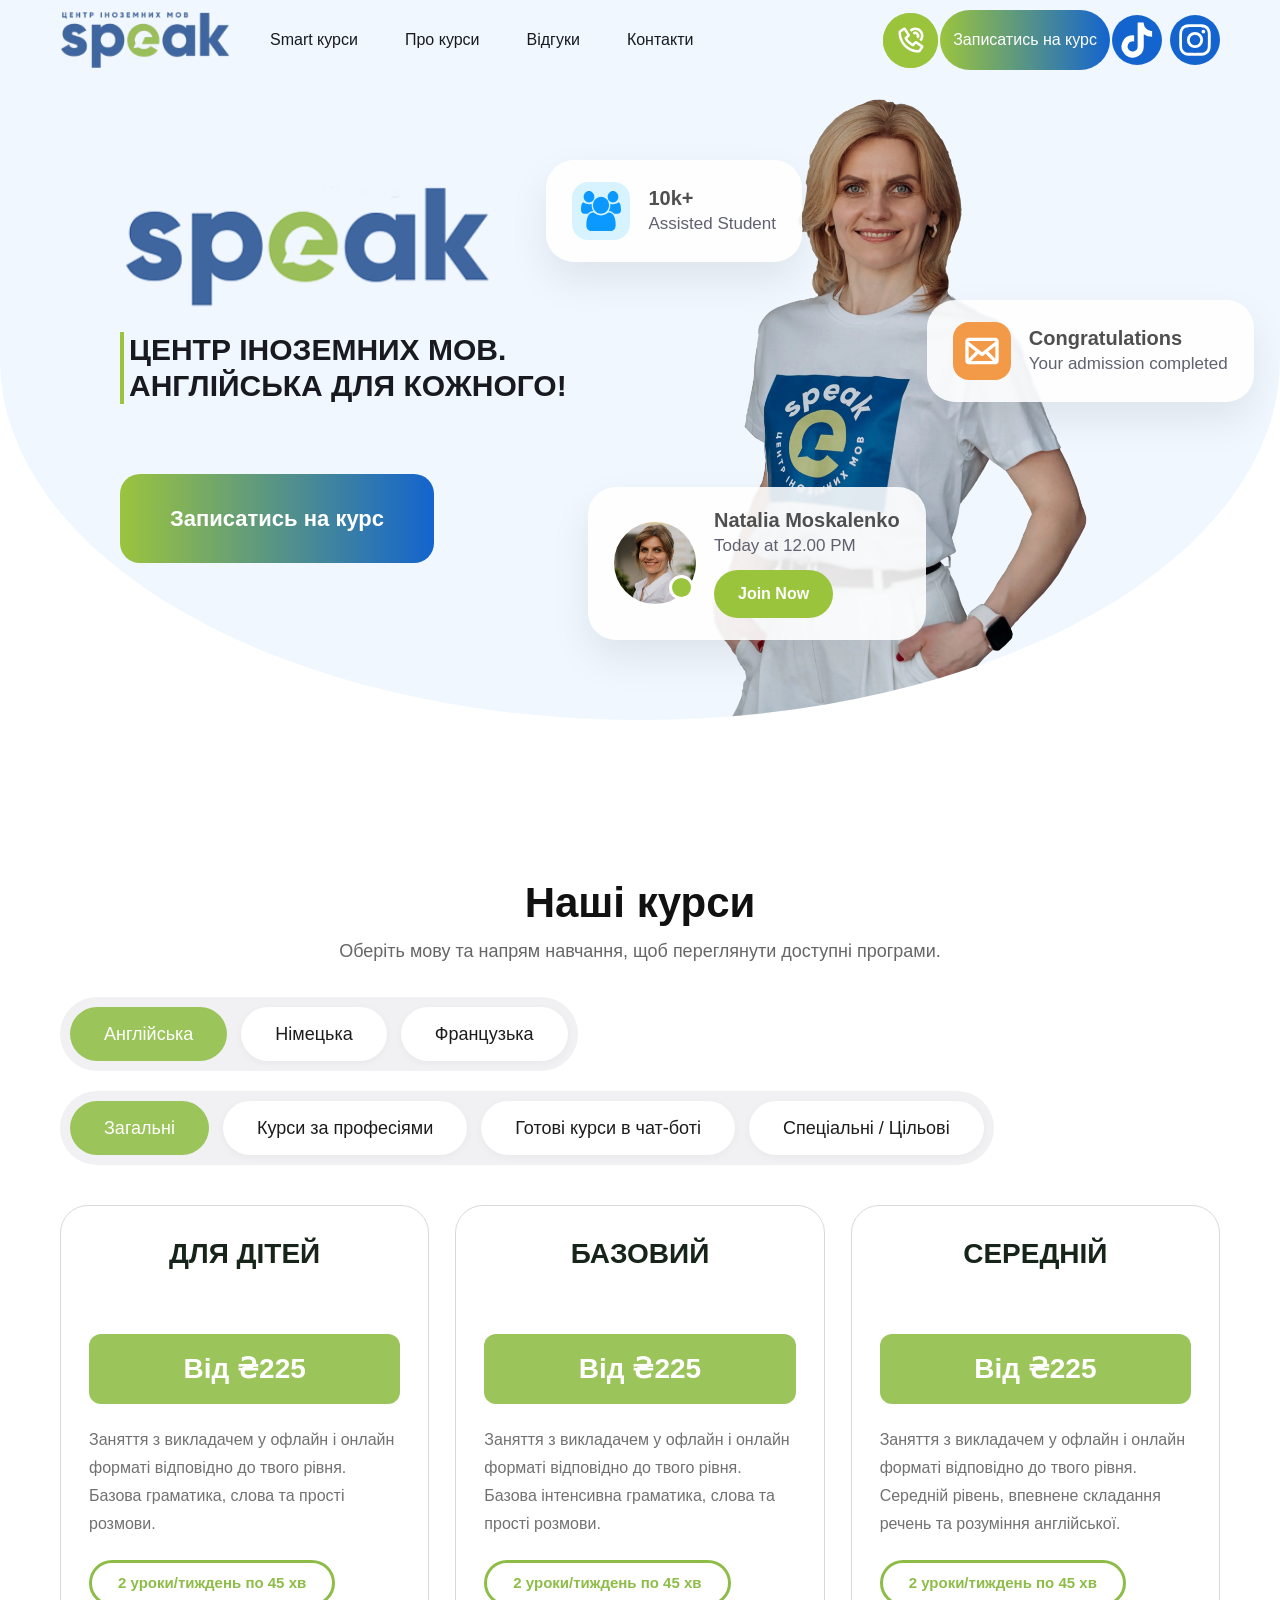
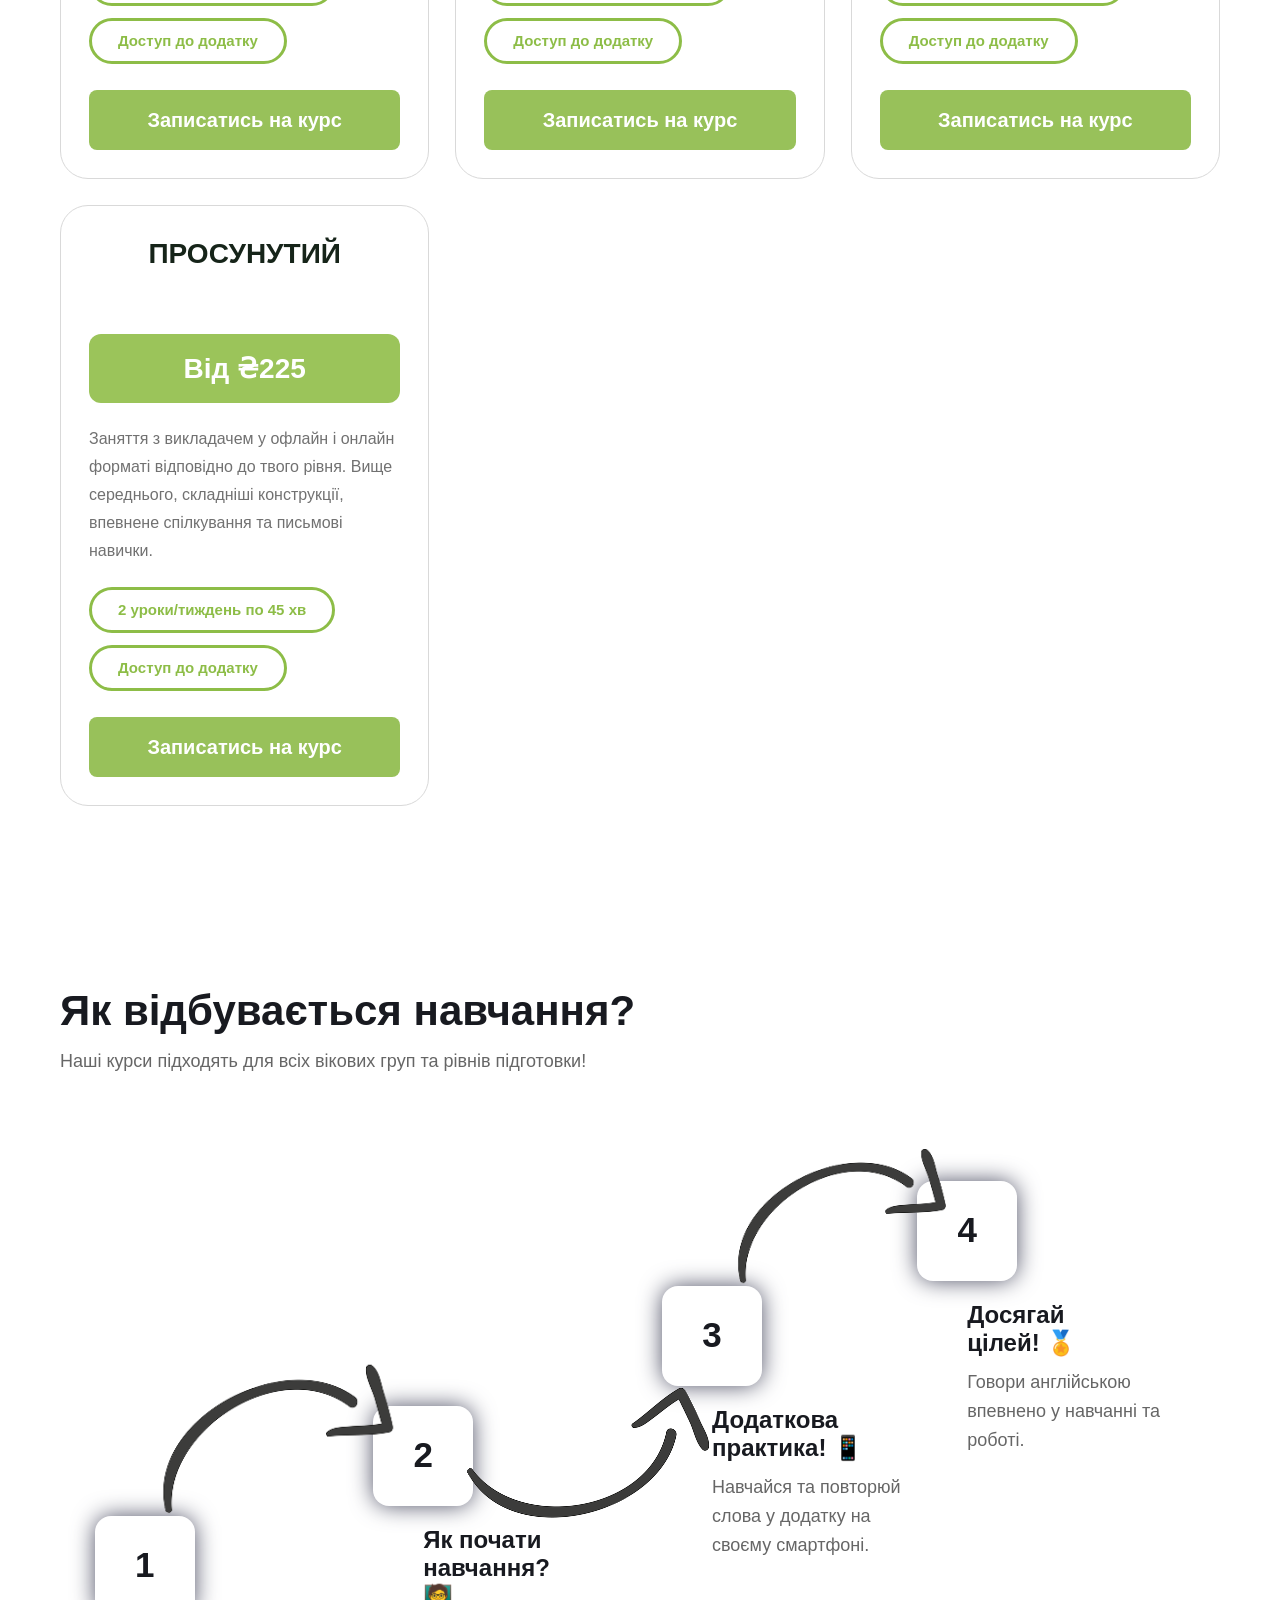
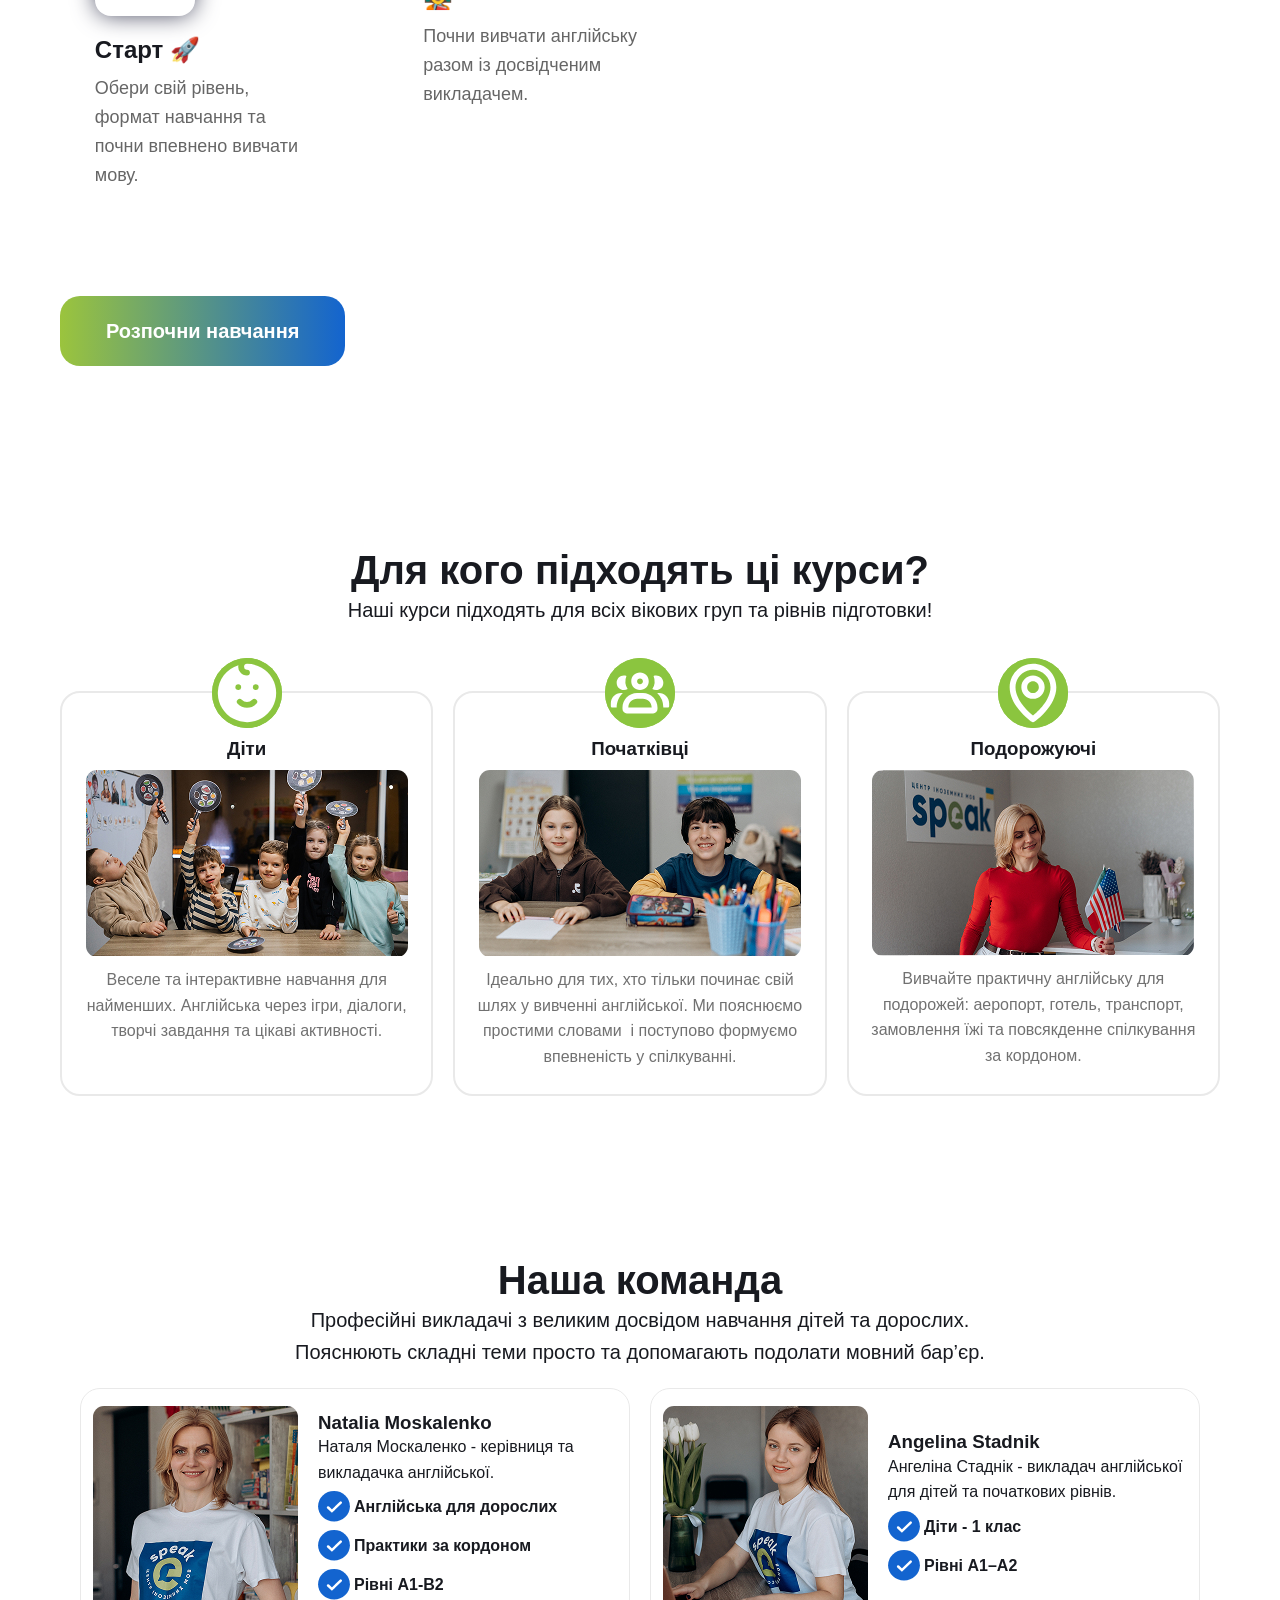
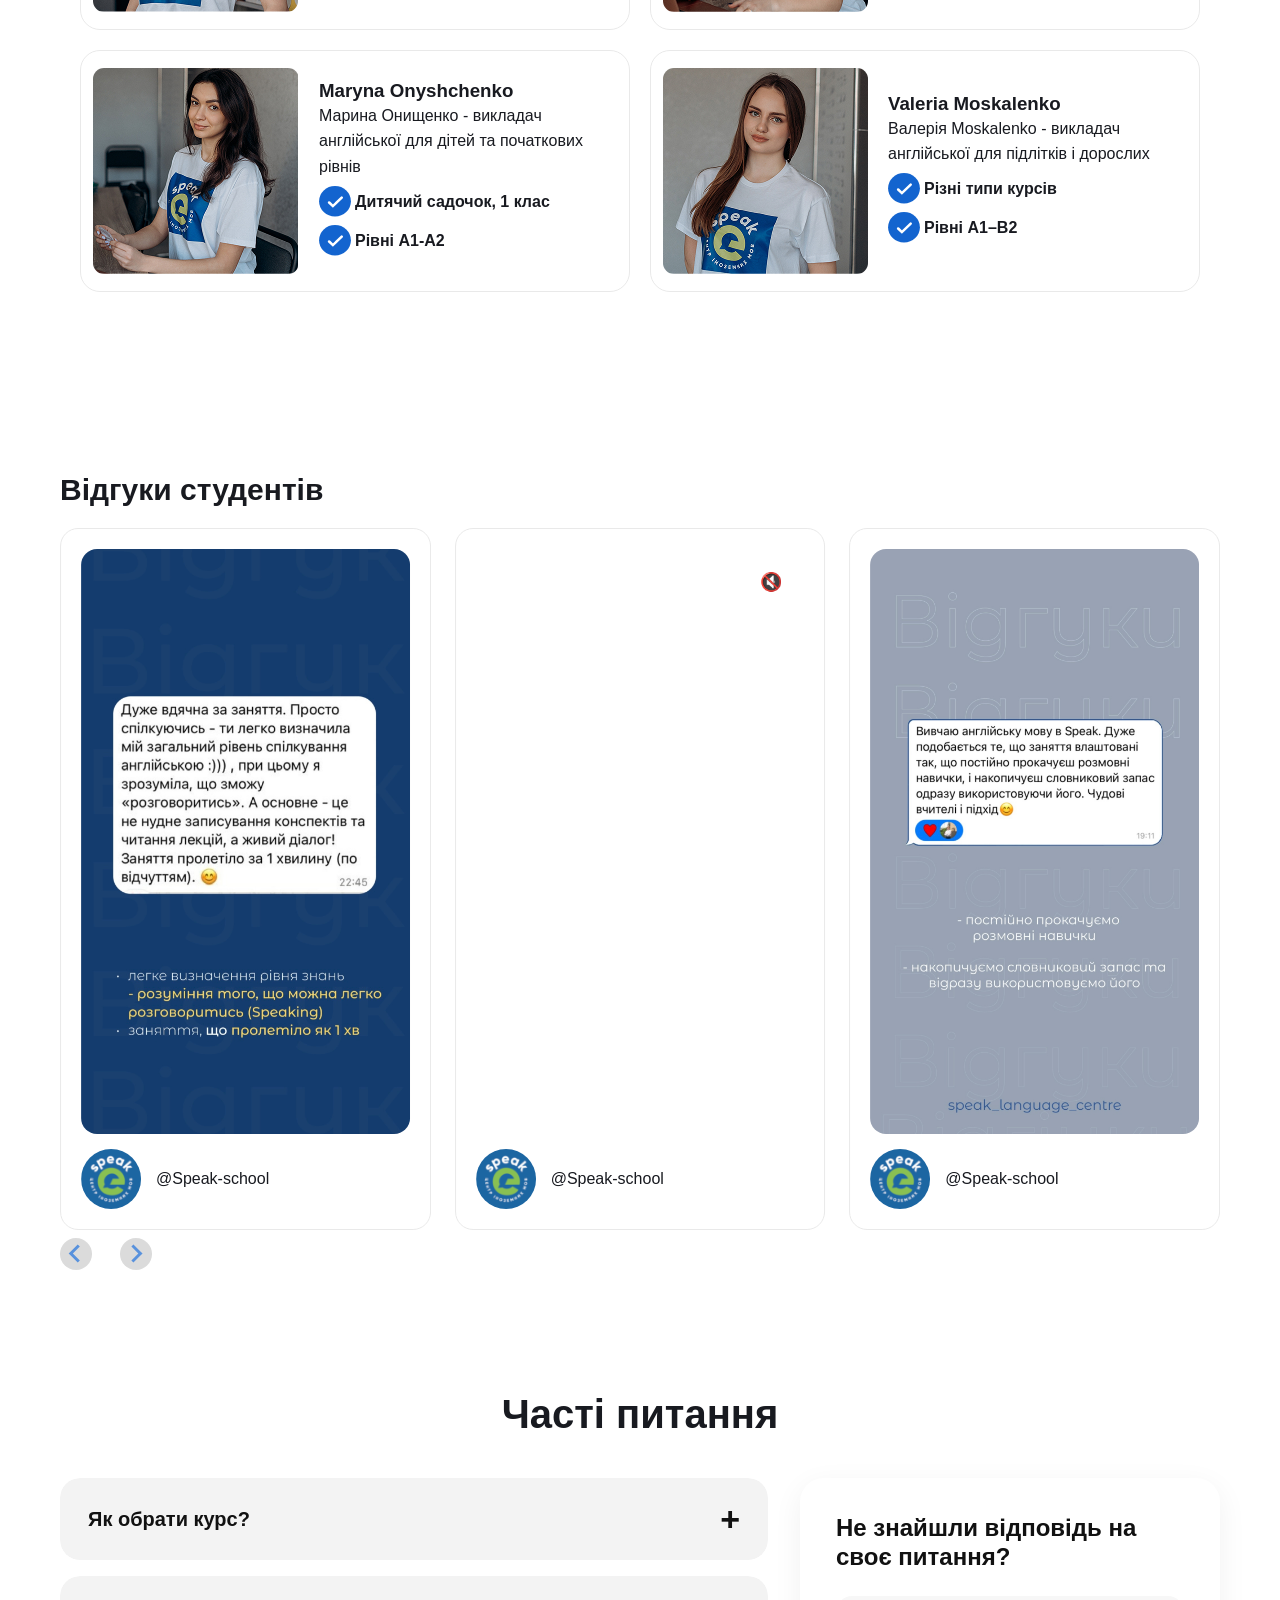
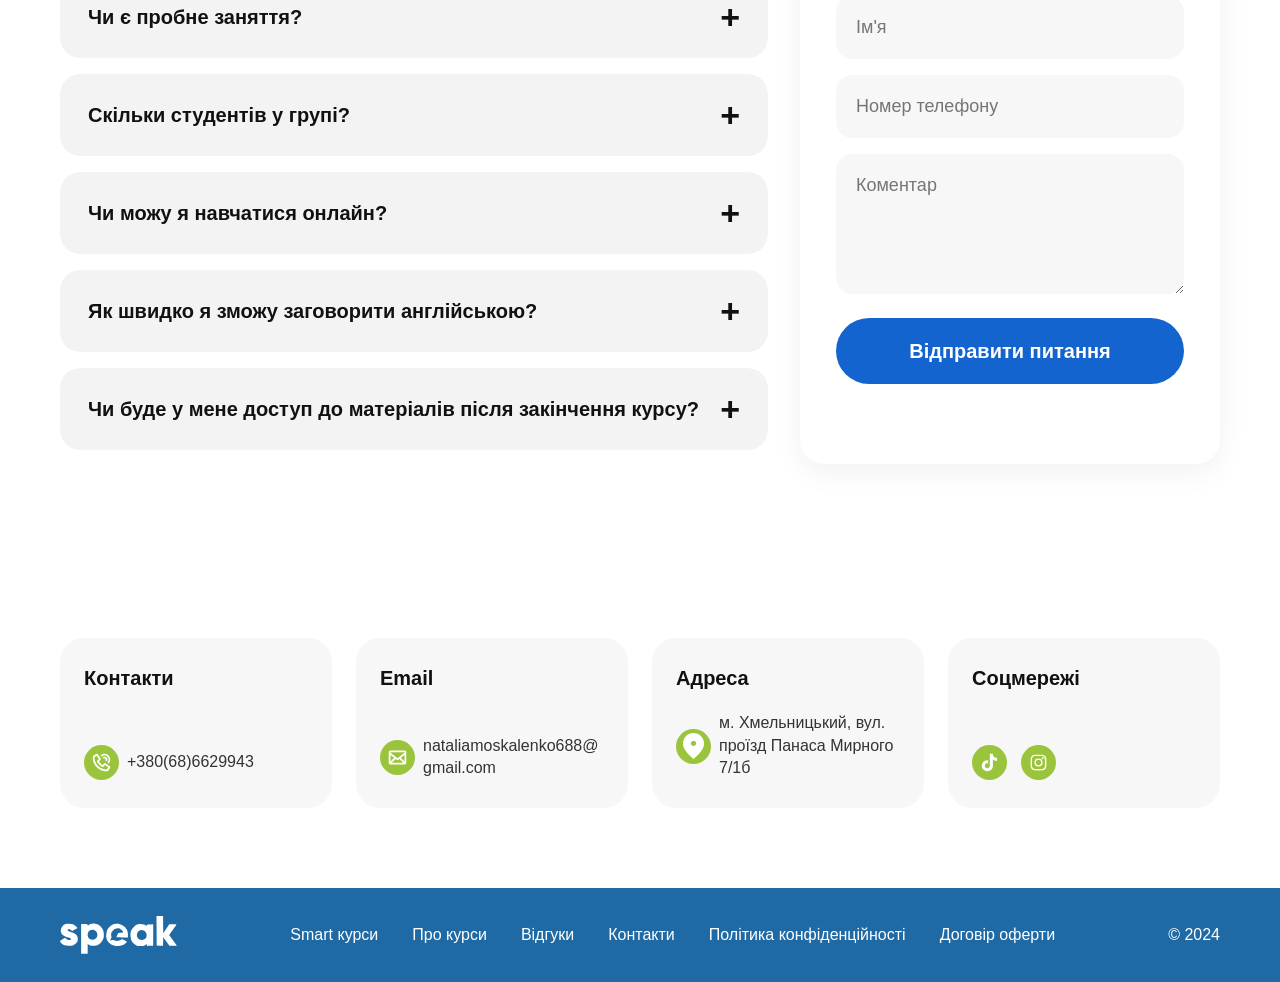
==== commit b01d0d62: "commit gebag SEO+mini problems V3" ====
--- a/pages/courses/index.html
+++ b/pages/courses/index.html
@@ -373,7 +373,7 @@
                                                                   початкових рівнів</p>
                                                             <ul class="skills__list">
                                                                   <li>Дитячий садочок, 1 клас</li>
-                                                                  <li>Рівні А1</li>
+                                                                  <li>Рівні А1-А2</li>
                                                             </ul>
                                                       </div>
                                                 </div>
@@ -389,7 +389,7 @@
                                                                   дорослих</p>
                                                             <ul class="skills__list">
                                                                   <li>Різні типи курсів</li>
-                                                                  <li>Рівні A2–В2</li>
+                                                                  <li>Рівні A1–В2</li>
                                                             </ul>
                                                       </div>
                                                 </div>
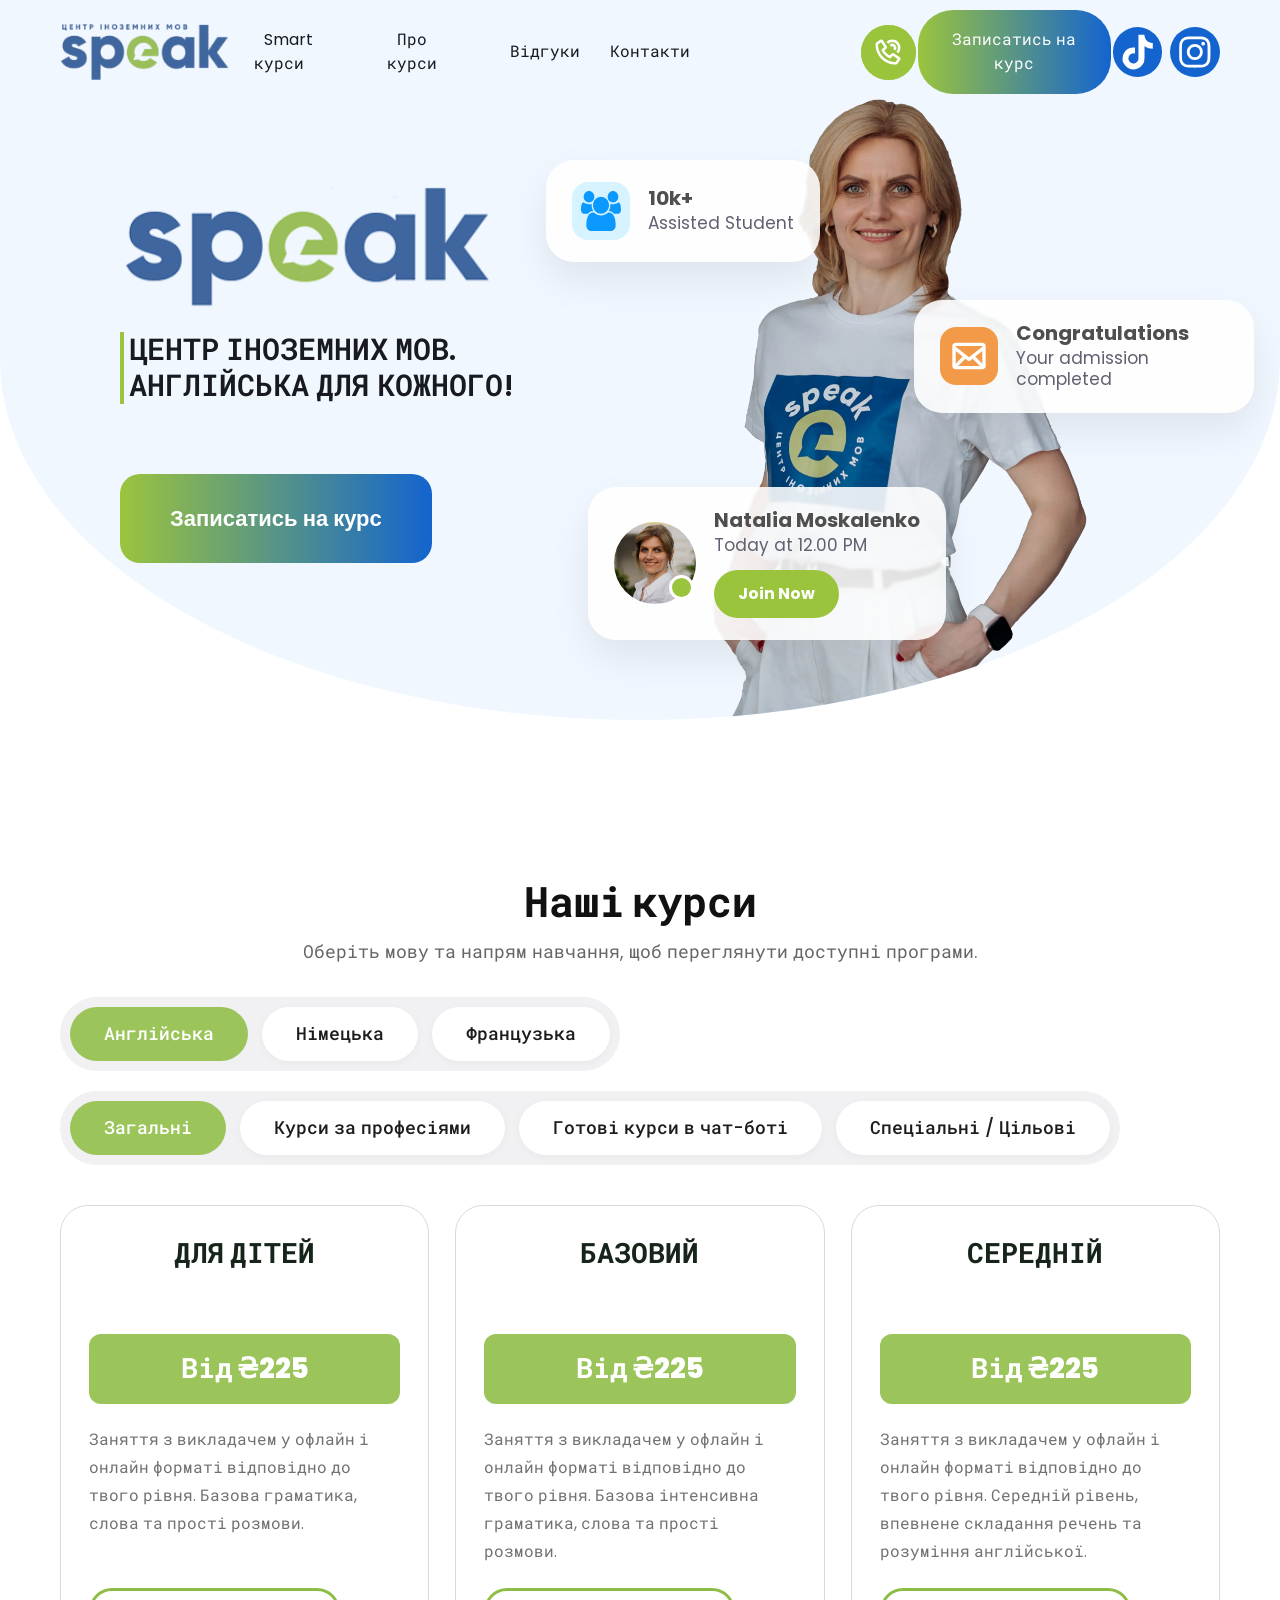
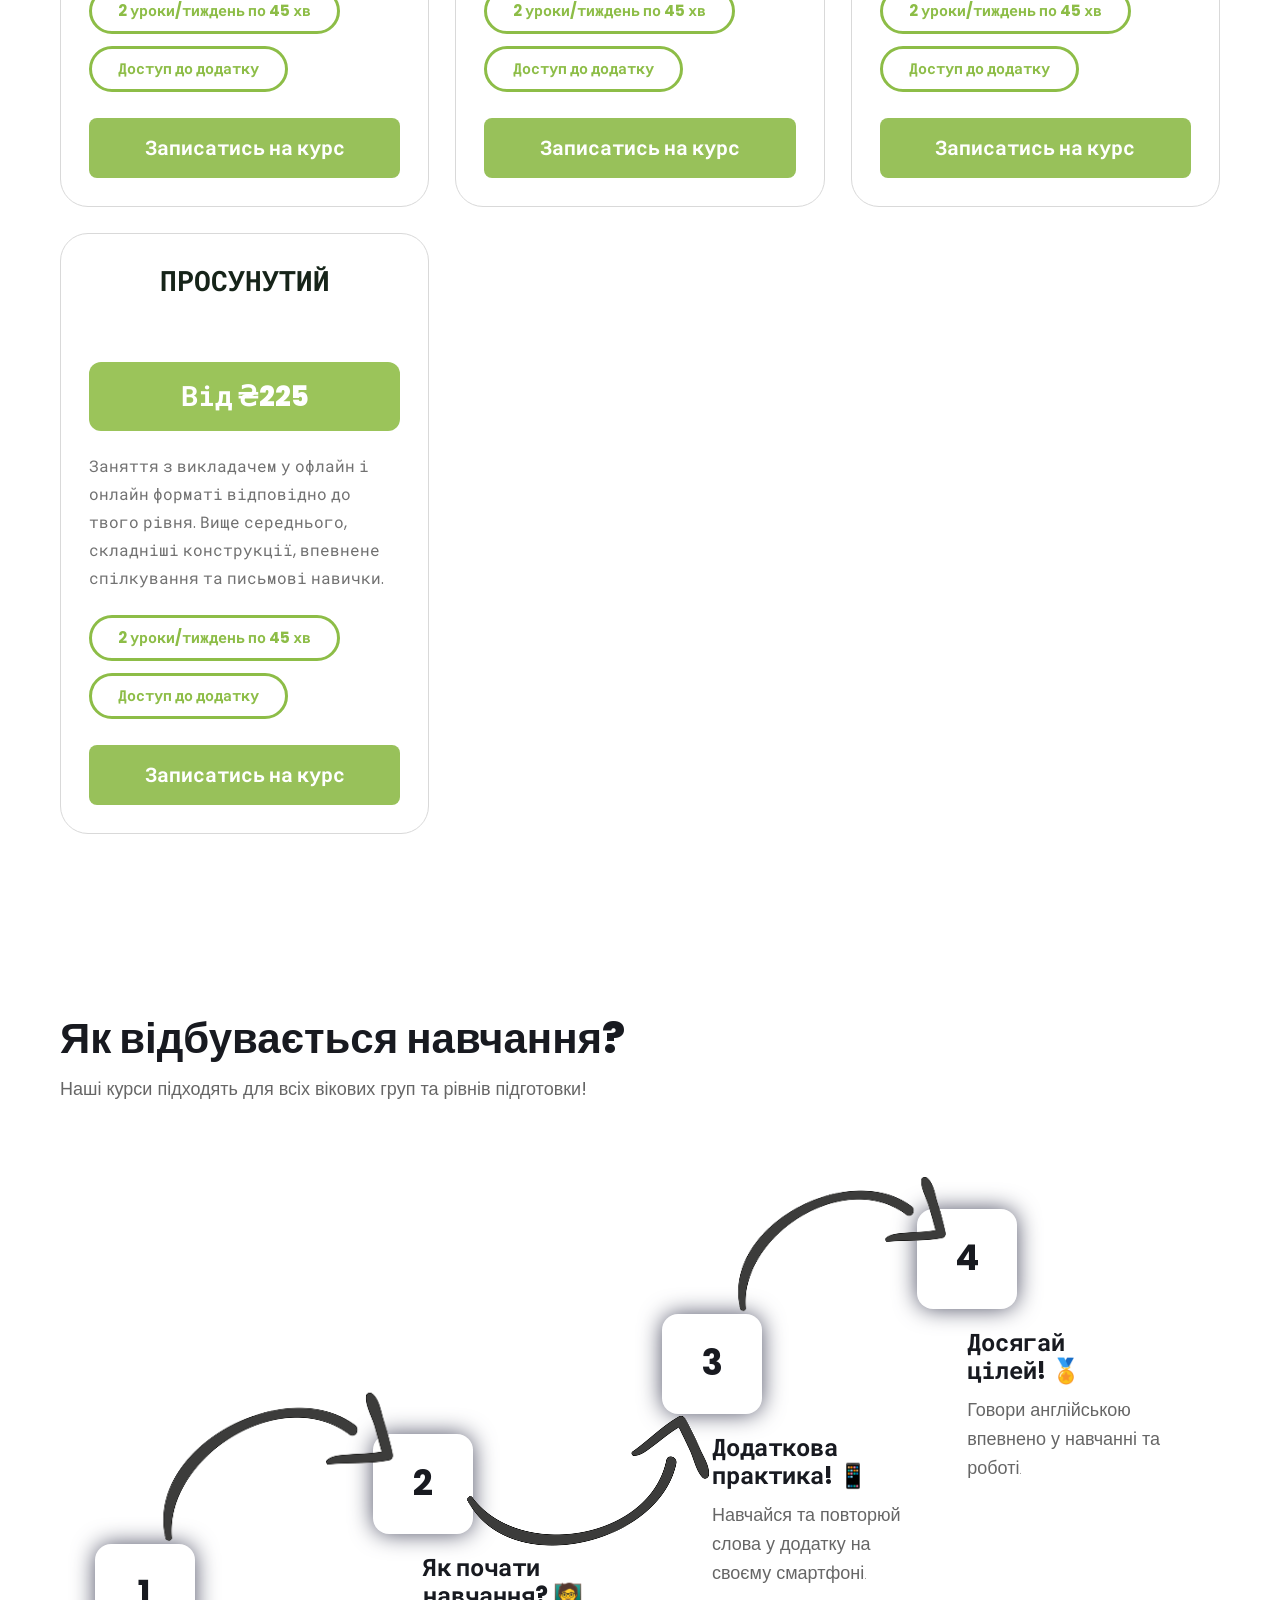
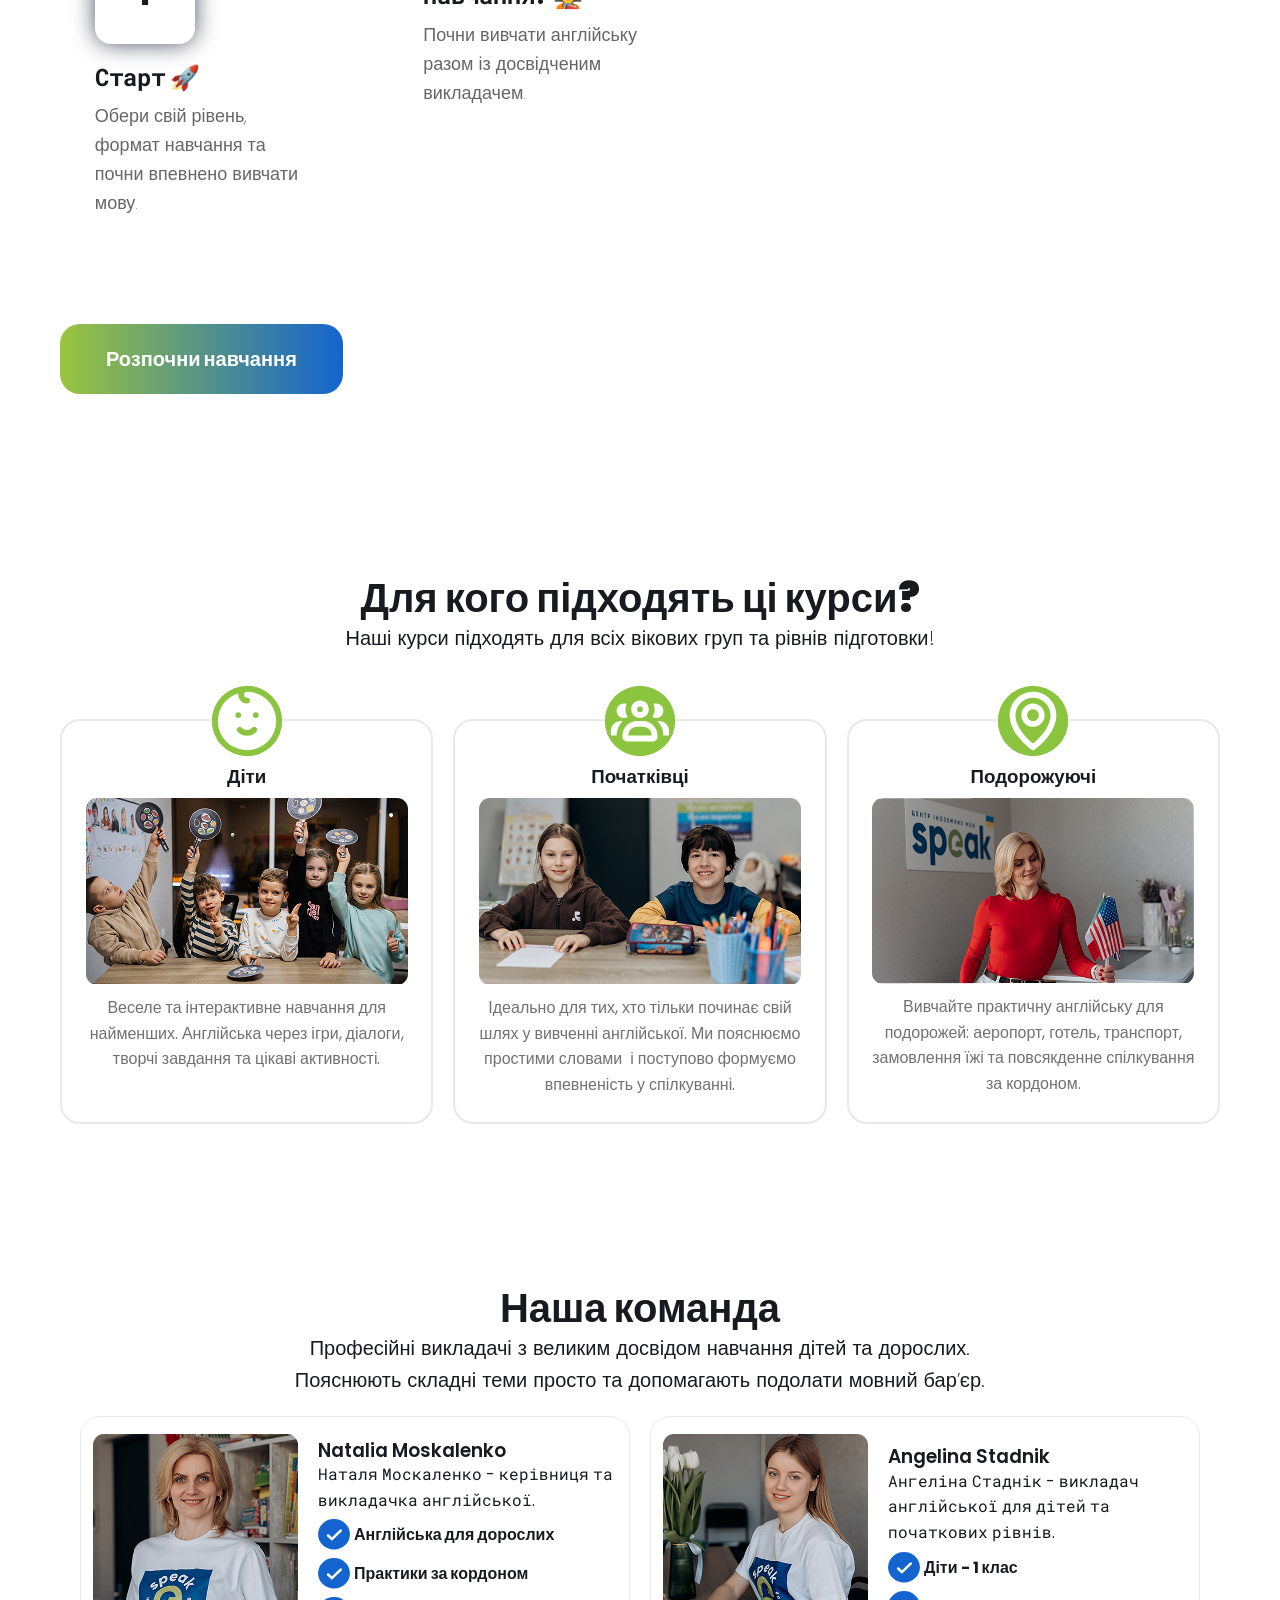
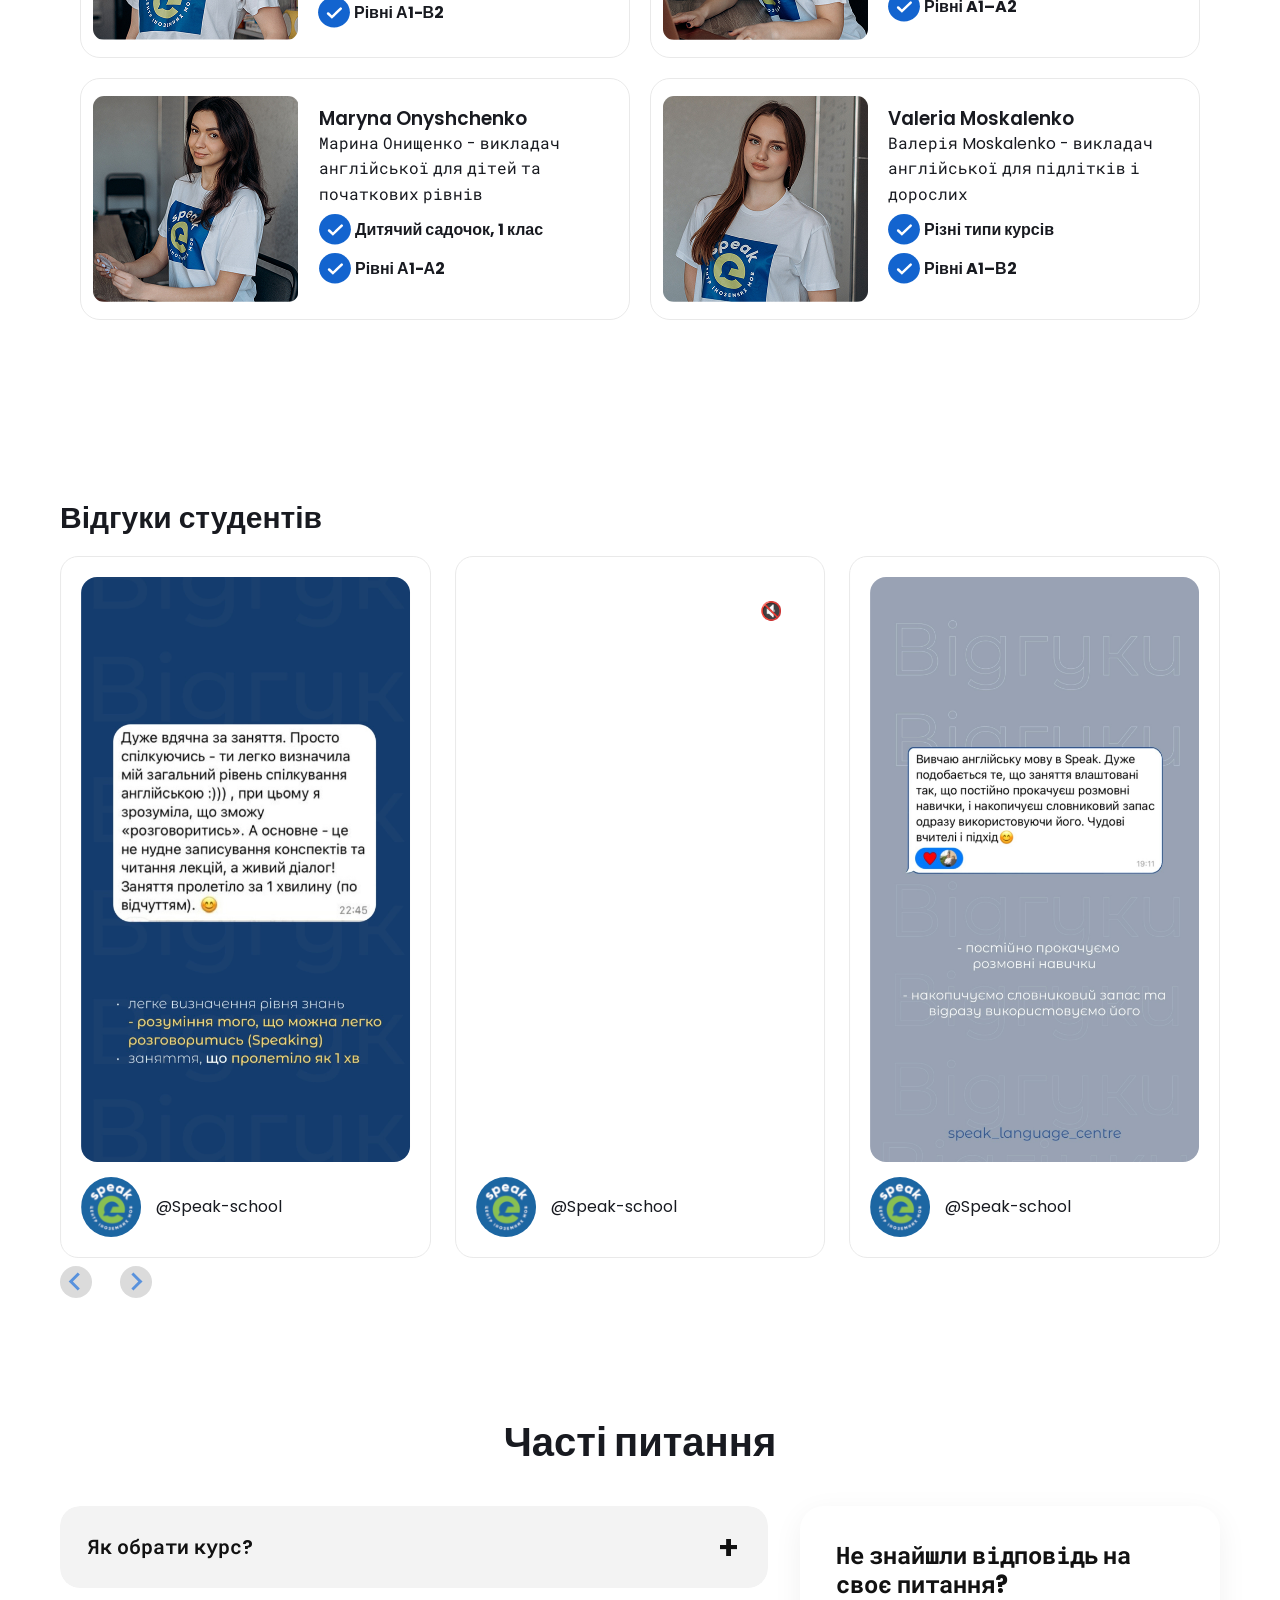
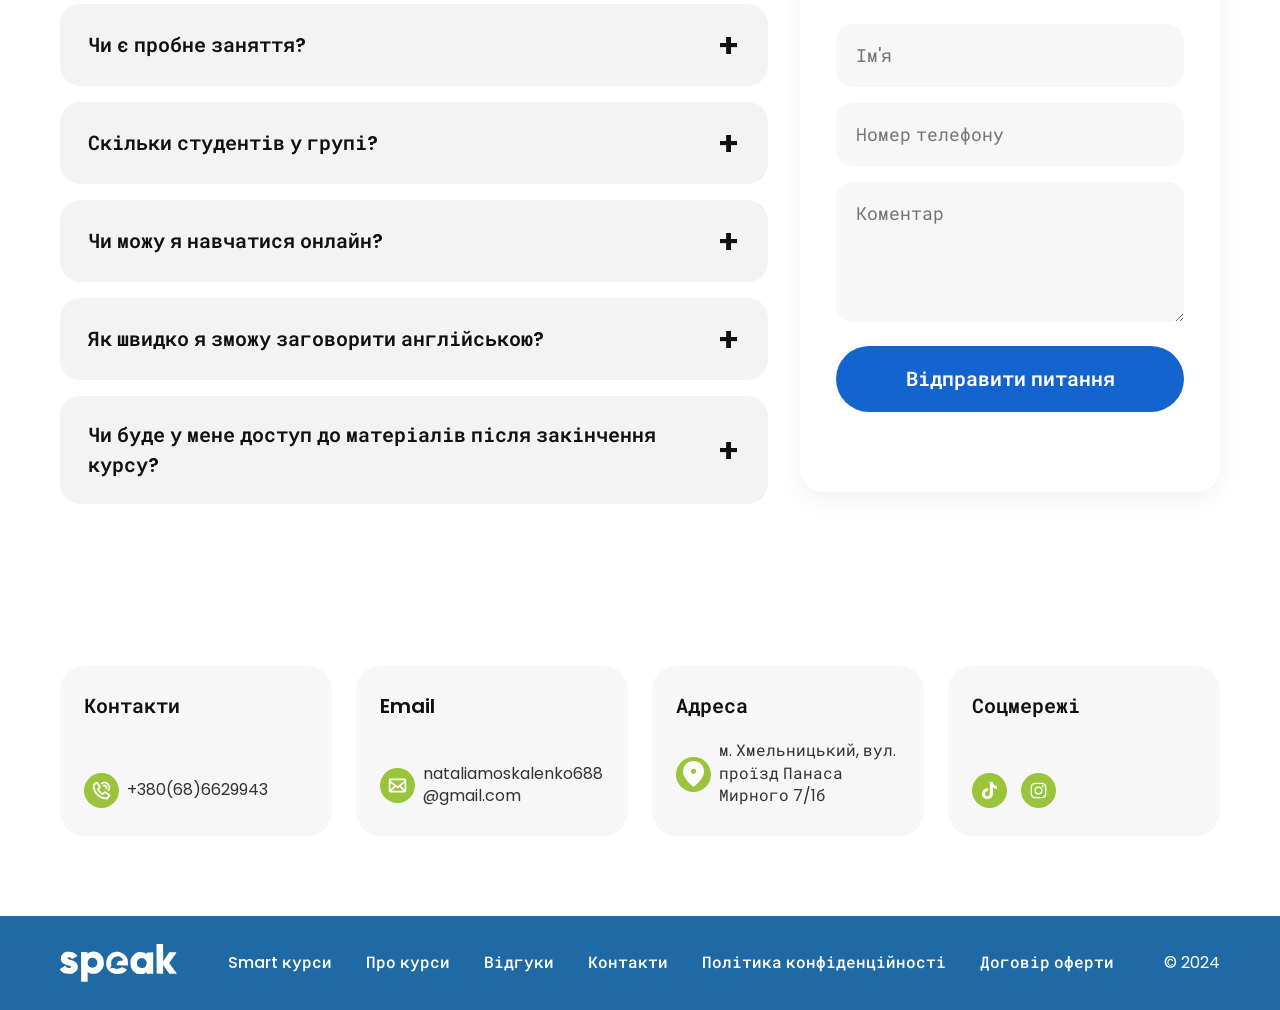
==== commit c1de2df7: "commit last vesion" ====
--- a/pages/courses/index.html
+++ b/pages/courses/index.html
@@ -4,13 +4,30 @@
 <head>
       <meta charset="UTF-8">
       <meta name="viewport" content="width=device-width, initial-scale=1.0">
+
+      <!-- Description -->
+      <meta name="description"
+            content="Оберіть курси англійської мови в Хмельницькому: для дітей, дорослих, початківців та подорожей. Онлайн та офлайн навчання з професійними викладачами Speak.">
+      <meta name="author" content="Speak English Center">
+
+      <!-- Icon -->
+      <link rel="icon" type="image/x-icon" href="/favicon.ico" />
+      <link rel="icon" type="image/png" sizes="32x32" href="./favicon-32x32.png" />
+
+      <!-- CSS -->
       <link rel="stylesheet" href="../../assets/css/animations.css">
       <link rel="stylesheet" href="../../assets/css/reset.css">
       <link rel="stylesheet" href="../../assets/css/base.css">
       <link rel="stylesheet" href="../../assets/lib/splide/splide.min.css">
       <link rel="stylesheet" href="../../assets/css/components.css">
       <link rel="stylesheet" href="../../assets/css/courses__page.css">
-      <title>Speak-Курси</title>
+
+      <!-- Fonts -->
+      <link rel="preconnect" href="https://fonts.googleapis.com">
+      <link rel="preconnect" href="https://fonts.gstatic.com" crossorigin>
+      <link href="https://fonts.googleapis.com/css2?family=Poppins:ital,wght@0,100;0,200;0,300;0,400;0,500;0,600;0,700;0,800;0,900;1,100;1,200;1,300;1,400;1,500;1,600;1,700;1,800;1,900&family=Roboto+Mono:ital,wght@0,100..700;1,100..700&display=swap"
+            rel="stylesheet">
+      <title>Курси англійської в Хмельницькому — Speak</title>
 </head>
 
 <body>
@@ -607,34 +624,6 @@
                                                       </div>
                                                 </div>
                                           </li>
-
-                                          <!-- VIDEO SLIDE -->
-                                          <li class="splide__slide">
-                                                <div class="review-card review-card--video">
-                                                      <div class="review-video">
-                                                            <video class="review-video__media" autoplay muted loop
-                                                                  playsinline>
-                                                                  <source
-                                                                        src="../../assets/img/landing/reviews/card_10.MP4"
-                                                                        type="video/mp4"
-                                                                        alt="Відгук про навчання англійської мови через Telegram-бот" />
-                                                            </video>
-
-                                                            <button class="review-video__sound is-muted" type="button"
-                                                                  aria-label="Увімкнути звук">
-                                                                  🔇
-                                                            </button>
-                                                      </div>
-
-                                                      <div class="review-author">
-                                                            <img src="../../assets/img/landing/reviews/users/card_1.svg"
-                                                                  alt="user">
-                                                            <div class="user__nikname">
-                                                                  <span>@Speak-school</span>
-                                                            </div>
-                                                      </div>
-                                                </div>
-                                          </li>
                                     </ul>
                               </div>
                         </div>
@@ -839,8 +828,8 @@
                   </div>
 
                   <nav class="footer__nav">
-                        <a href="../../pages/course/telegram_cours/index.html">Smart курси</a>
-                        <a href="#about_cours">Про курси</a>
+                        <a href="../../pages/course/telegram_course/index.html">Smart курси</a>
+                        <a href="#about_course">Про курси</a>
                         <a href="#reviews">Відгуки</a>
                         <a href="#contacs">Контакти</a>
                         <h3>Політика конфіденційності</h3>
--- a/assets/css/components.css
+++ b/assets/css/components.css
@@ -52,7 +52,7 @@
 
 .header__right {
       display: flex;
-      gap: 30px;
+      gap: 25px;
       align-items: center;
 }
 
@@ -65,7 +65,7 @@
 .navigation ul {
       display: flex;
       flex-direction: row;
-      gap: 27px;
+      gap: 10px;
       align-items: center;
       color: var(--text-color-black);
 
--- a/assets/css/courses__page.css
+++ b/assets/css/courses__page.css
@@ -724,6 +724,7 @@
 }
 
 .learning__header {
+      font-family: "Poppins", sans-serif;
       margin-bottom: 60px;
 }
 
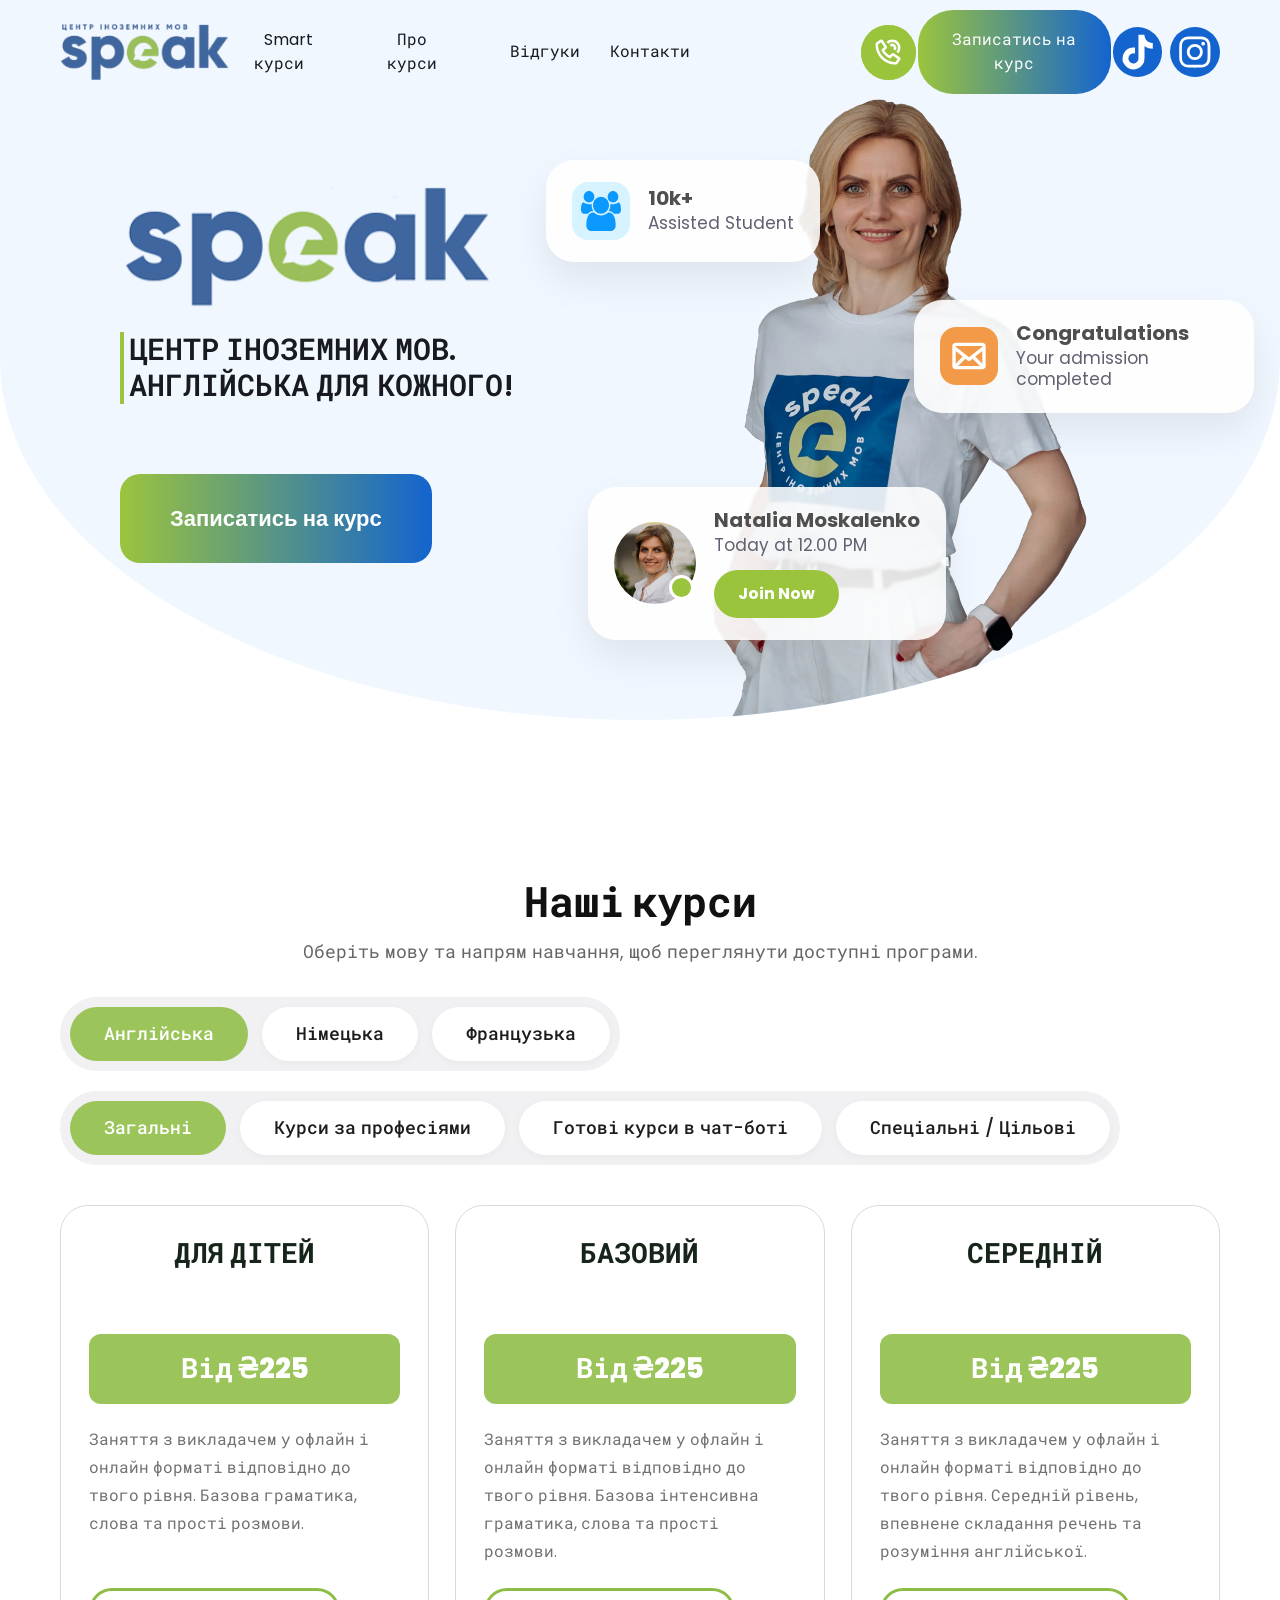
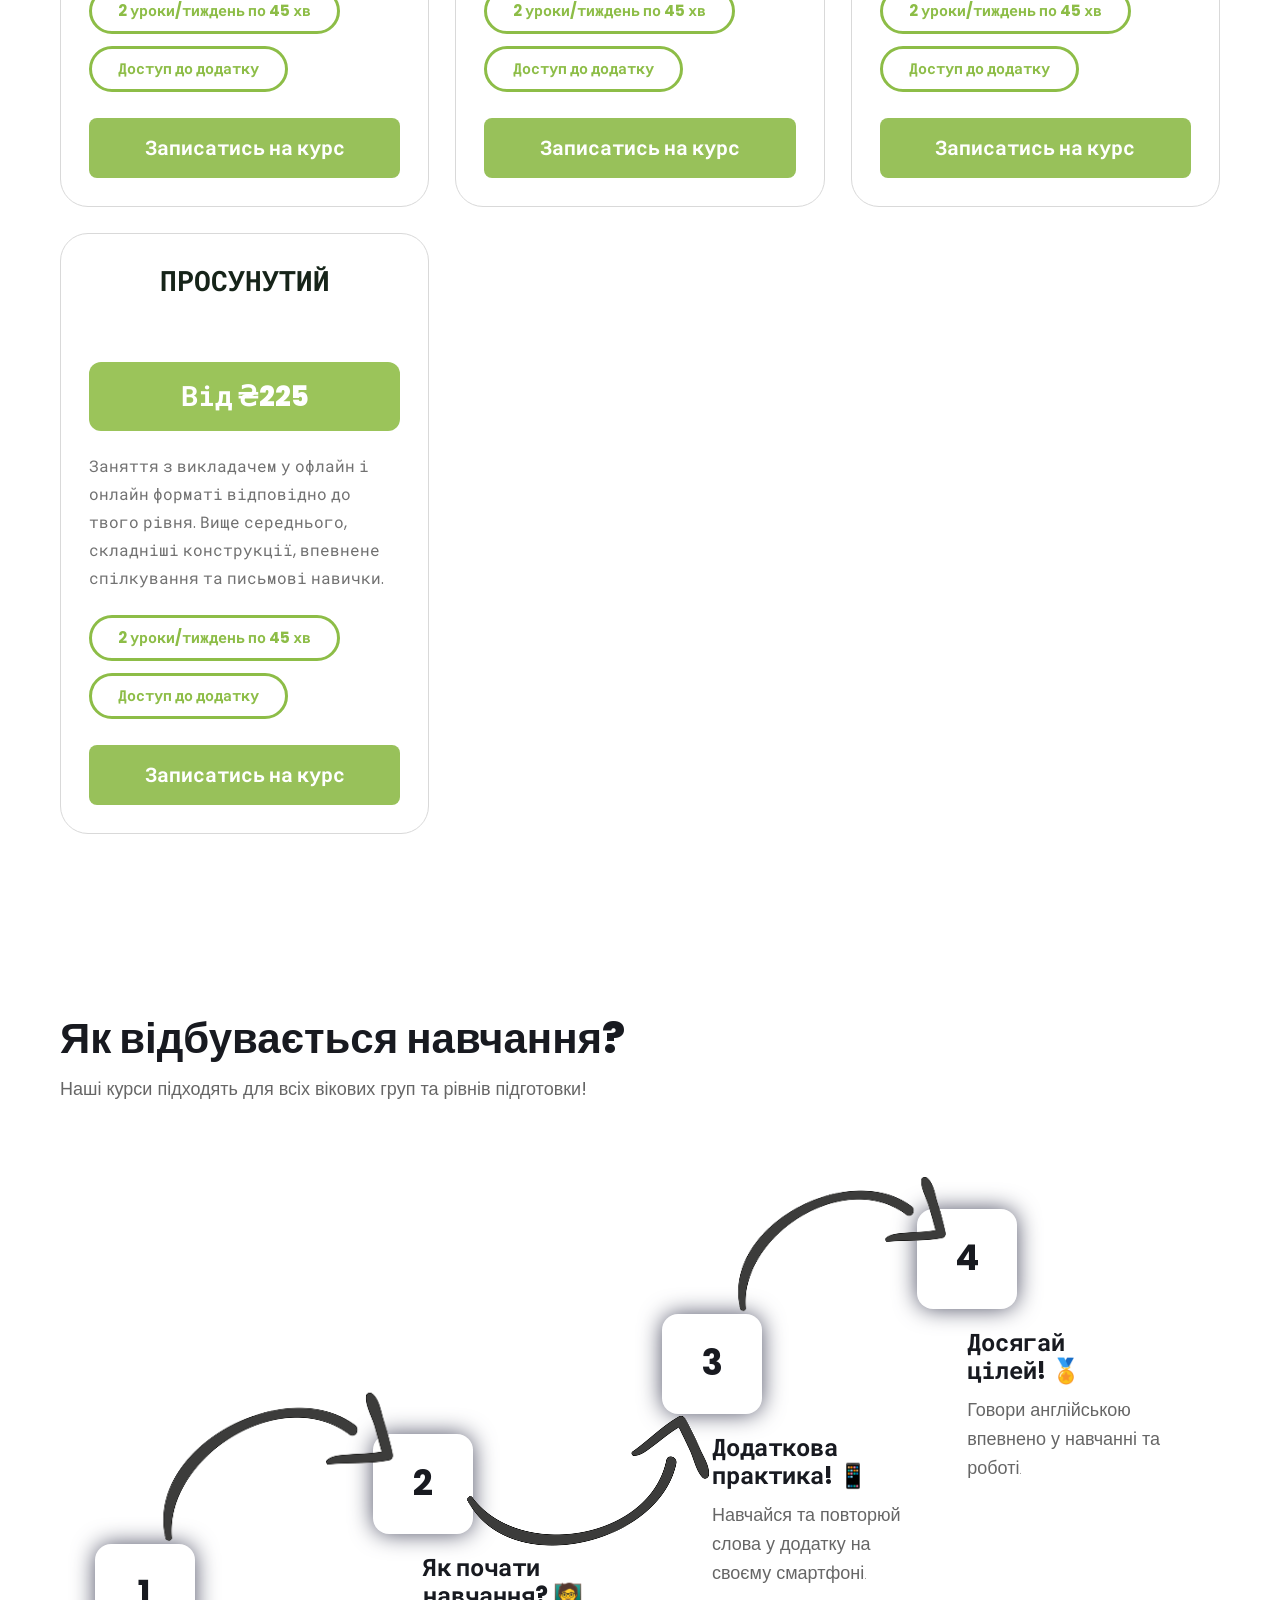
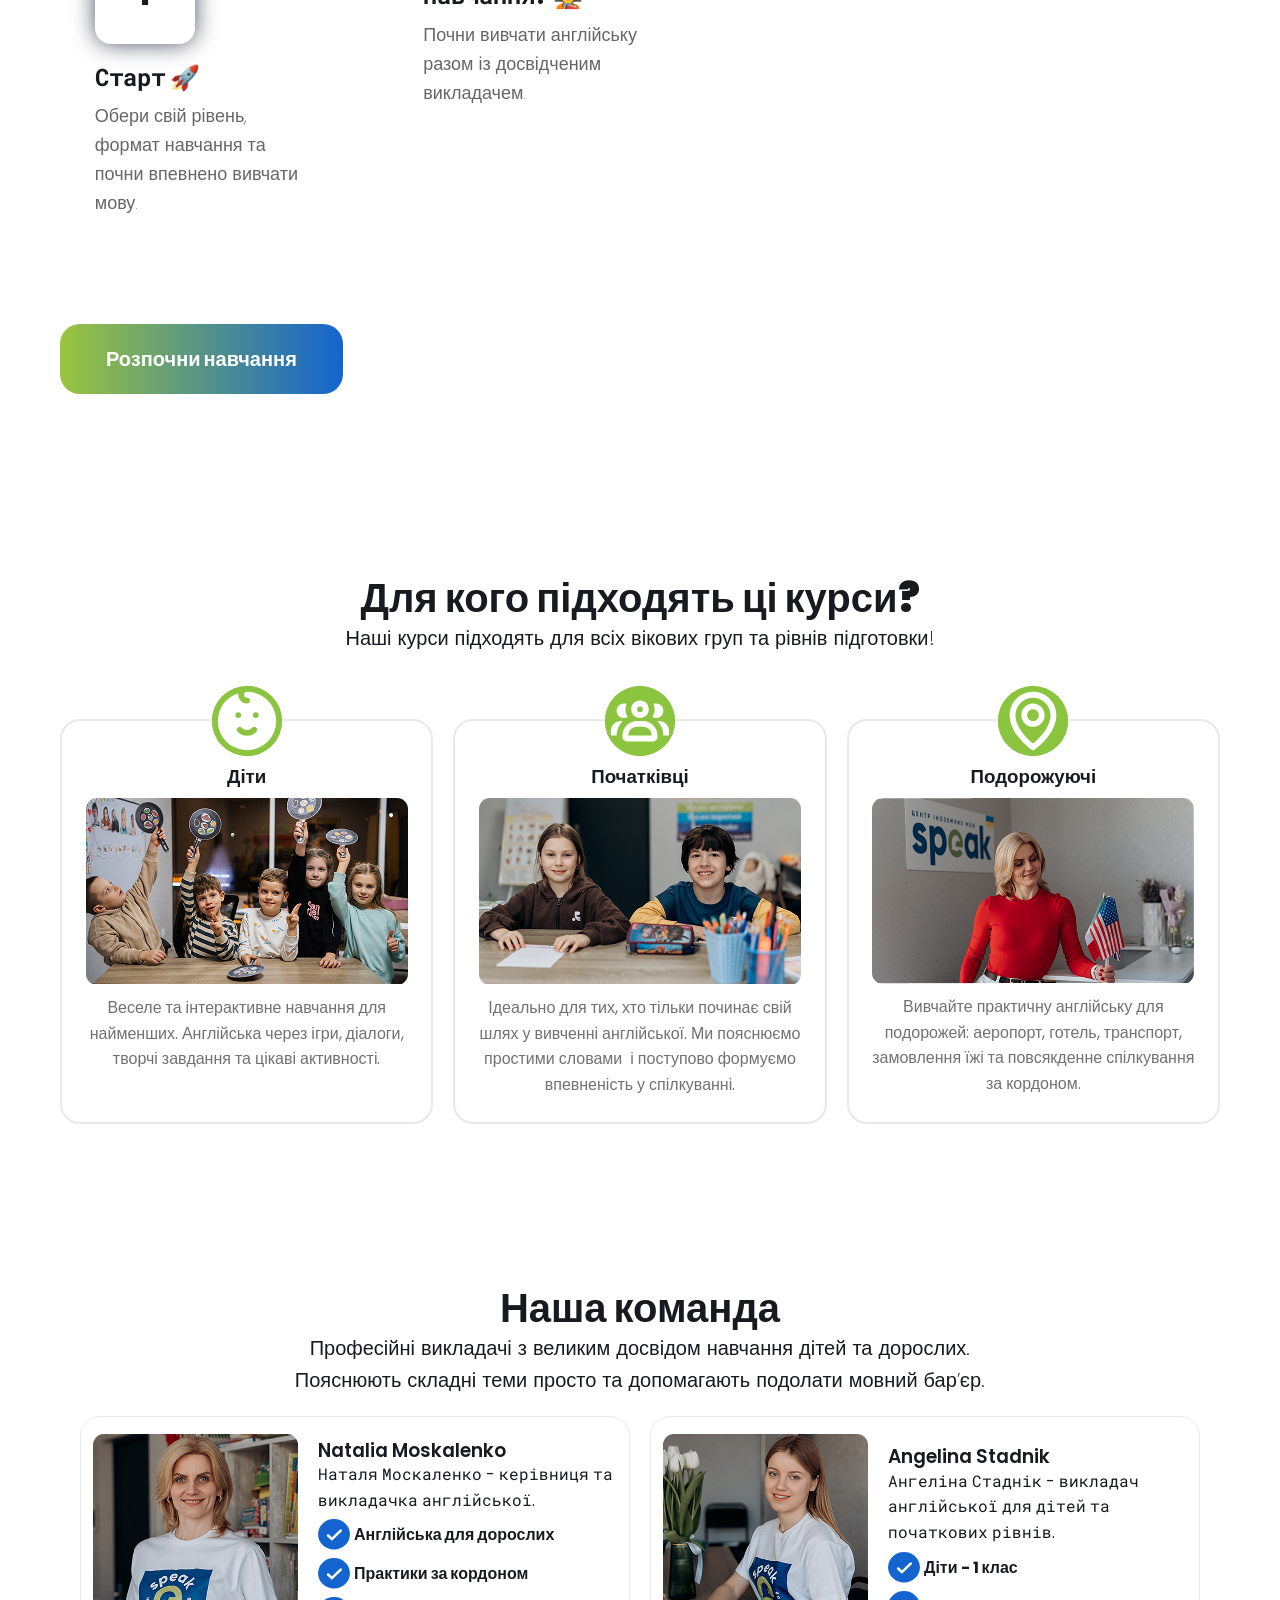
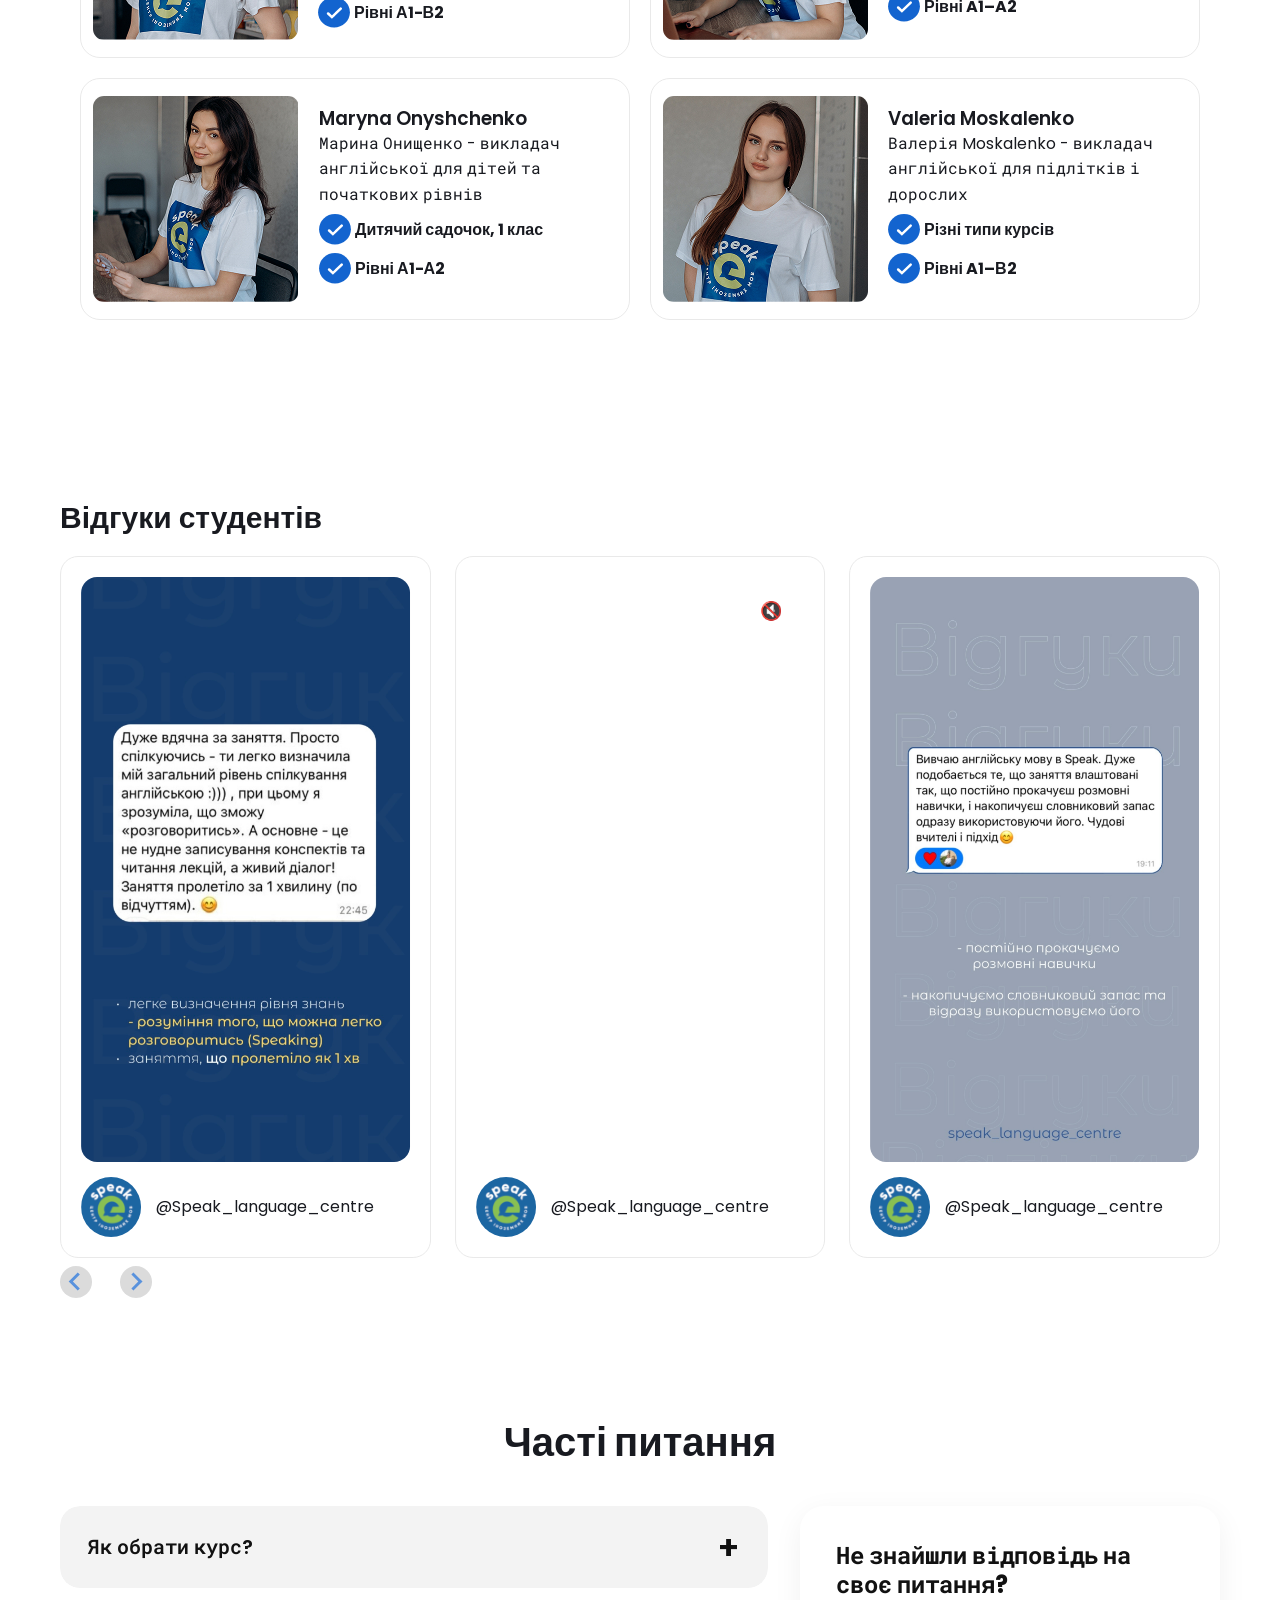
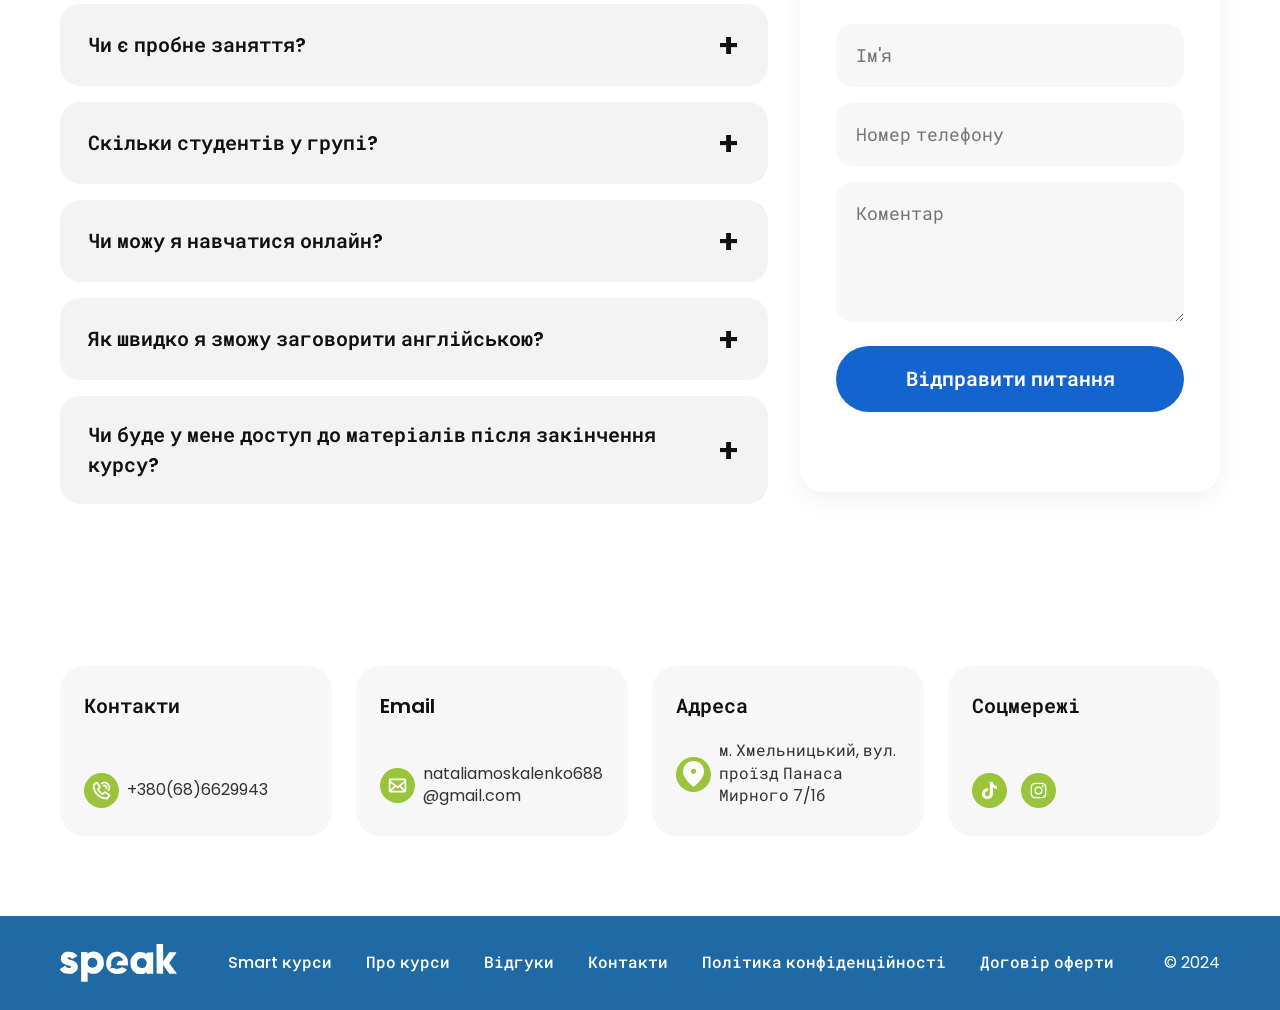
==== commit 75963c62: "commit last vesion 1" ====
--- a/pages/courses/index.html
+++ b/pages/courses/index.html
@@ -7,12 +7,12 @@
 
       <!-- Description -->
       <meta name="description"
-            content="Оберіть курси англійської мови в Хмельницькому: для дітей, дорослих, початківців та подорожей. Онлайн та офлайн навчання з професійними викладачами Speak.">
+            content="Курси англійської мови в Хмельницькому для дітей та дорослих. Онлайн та офлайн навчання. Професійні викладачі, сучасні методики. Запишись на пробне заняття вже сьогодні!">
       <meta name="author" content="Speak English Center">
 
       <!-- Icon -->
       <link rel="icon" type="image/x-icon" href="/favicon.ico" />
-      <link rel="icon" type="image/png" sizes="32x32" href="./favicon-32x32.png" />
+      <link rel="icon" type="image/png" sizes="32x32" href="../../favicon-32x32.png" />
 
       <!-- CSS -->
       <link rel="stylesheet" href="../../assets/css/animations.css">
@@ -438,7 +438,7 @@
                                                             <img src="../../assets/img/landing/reviews/users/card_1.svg"
                                                                   alt="user">
                                                             <div class="user__nikname">
-                                                                  <span>@Speak-school</span>
+                                                                  <span>@Speak_language_centre</span>
                                                             </div>
                                                       </div>
                                                 </div>
@@ -466,7 +466,7 @@
                                                             <img src="../../assets/img/landing/reviews/users/card_1.svg"
                                                                   alt="user">
                                                             <div class="user__nikname">
-                                                                  <span>@Speak-school</span>
+                                                                  <span>@Speak_language_centre</span>
                                                             </div>
                                                       </div>
                                                 </div>
@@ -482,7 +482,7 @@
                                                             <img src="../../assets/img/landing/reviews/users/card_1.svg"
                                                                   alt="user">
                                                             <div class="user__nikname">
-                                                                  <span>@Speak-school</span>
+                                                                  <span>@Speak_language_centre</span>
                                                             </div>
                                                       </div>
                                                 </div>
@@ -510,7 +510,7 @@
                                                             <img src="../../assets/img/landing/reviews/users/card_1.svg"
                                                                   alt="user">
                                                             <div class="user__nikname">
-                                                                  <span>@Speak-school</span>
+                                                                  <span>@Speak_language_centre</span>
                                                             </div>
                                                       </div>
                                                 </div>
@@ -527,7 +527,7 @@
                                                             <img src="../../assets/img/landing/reviews/users/card_1.svg"
                                                                   alt="user">
                                                             <div class="user__nikname">
-                                                                  <span>@Speak-school</span>
+                                                                  <span>@Speak_language_centre</span>
                                                             </div>
                                                       </div>
                                                 </div>
@@ -555,7 +555,7 @@
                                                             <img src="../../assets/img/landing/reviews/users/card_1.svg"
                                                                   alt="user">
                                                             <div class="user__nikname">
-                                                                  <span>@Speak-school</span>
+                                                                  <span>@Speak_language_centre</span>
                                                             </div>
                                                       </div>
                                                 </div>
@@ -573,7 +573,7 @@
                                                             <img src="../../assets/img/landing/reviews/users/card_1.svg"
                                                                   alt="user">
                                                             <div class="user__nikname">
-                                                                  <span>@Speak-school</span>
+                                                                  <span>@Speak_language_centre</span>
                                                             </div>
                                                       </div>
                                                 </div>
@@ -601,7 +601,7 @@
                                                             <img src="../../assets/img/landing/reviews/users/card_1.svg"
                                                                   alt="user">
                                                             <div class="user__nikname">
-                                                                  <span>@Speak-school</span>
+                                                                  <span>@Speak_language_centre</span>
                                                             </div>
                                                       </div>
                                                 </div>
@@ -619,7 +619,7 @@
                                                             <img src="../../assets/img/landing/reviews/users/card_1.svg"
                                                                   alt="Відгук про курс англійської в Telegram-боті">
                                                             <div class="user__nikname">
-                                                                  <span>@Speak-school</span>
+                                                                  <span>@Speak_language_centre</span>
                                                             </div>
                                                       </div>
                                                 </div>
@@ -881,7 +881,7 @@
             <div class="mobile__menu__content">
                   <div class="mobile__menu__top">
                         <div class="mobile__menu__logo">
-                              <a href="#hero">
+                              <a href="../../index.html">
                                     <img src="../../assets/img/header/Logo__img__removed.svg" alt="Logo">
                               </a>
                         </div>
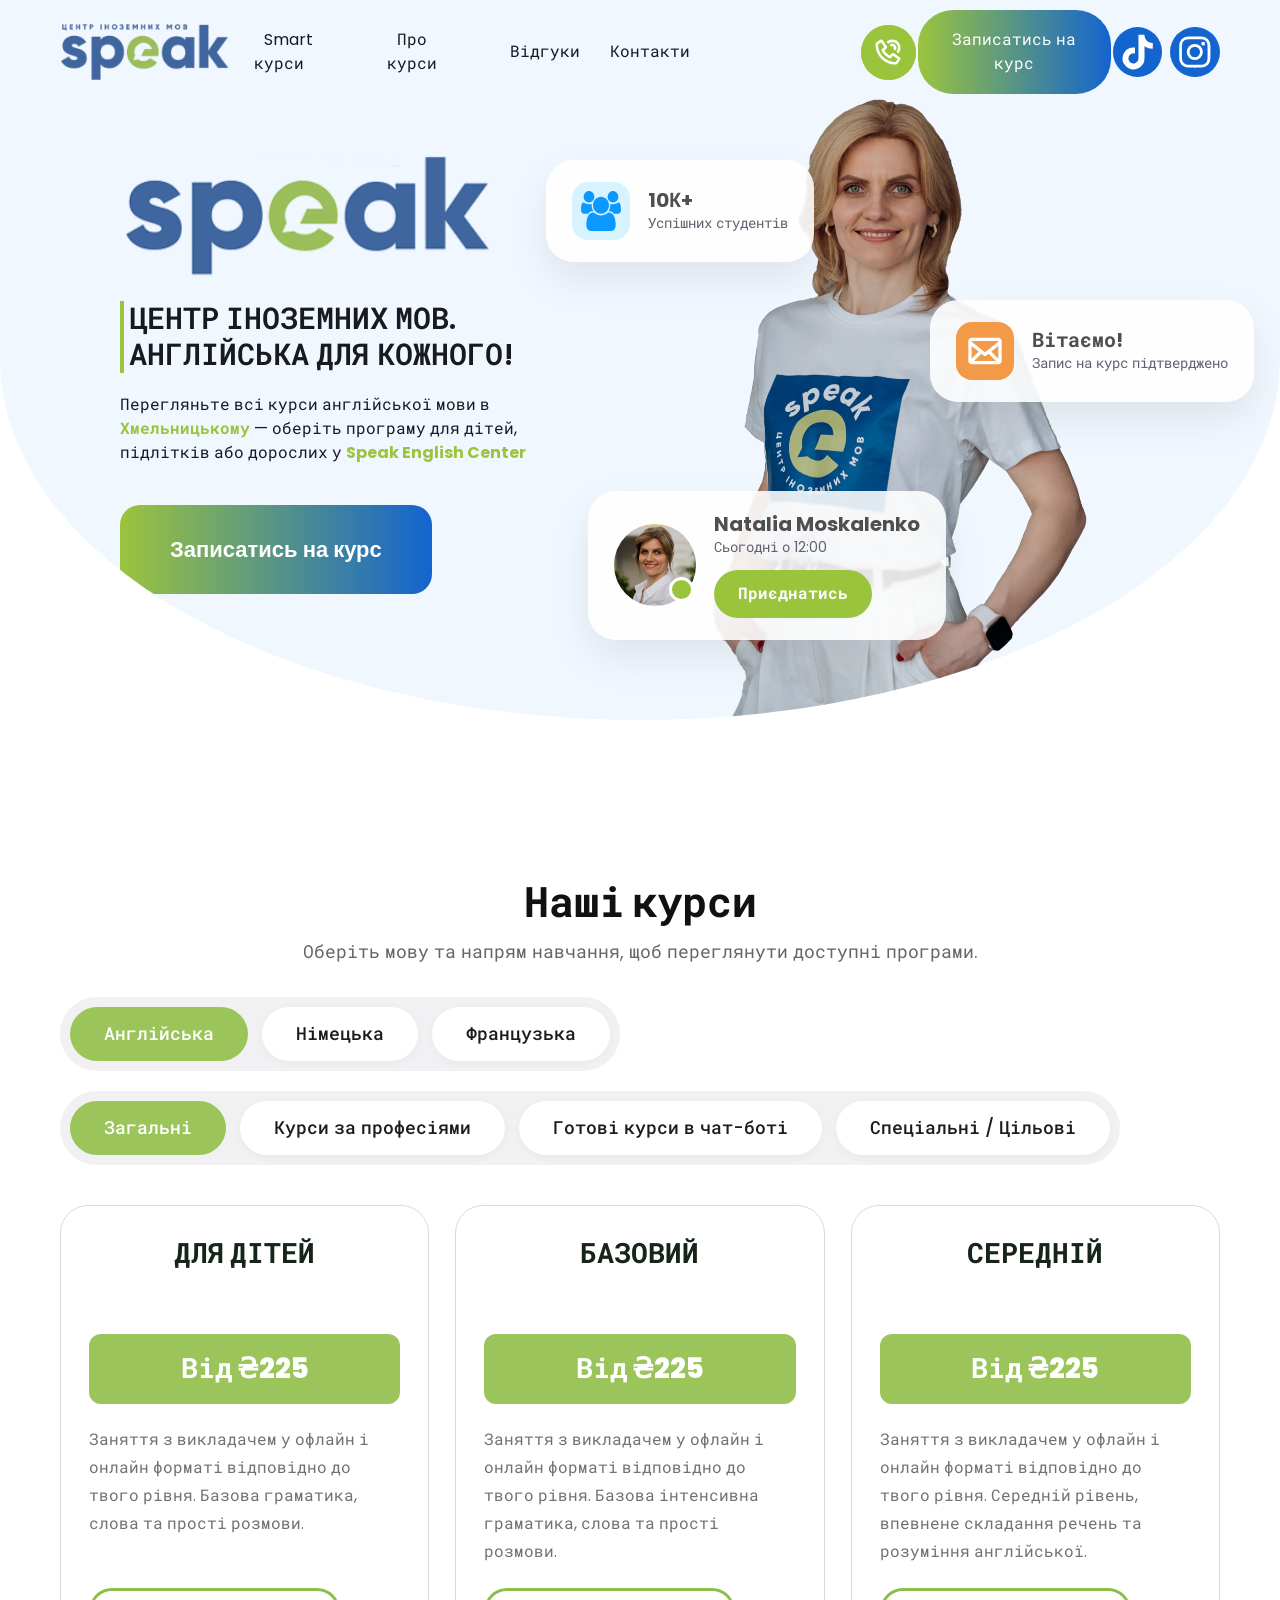
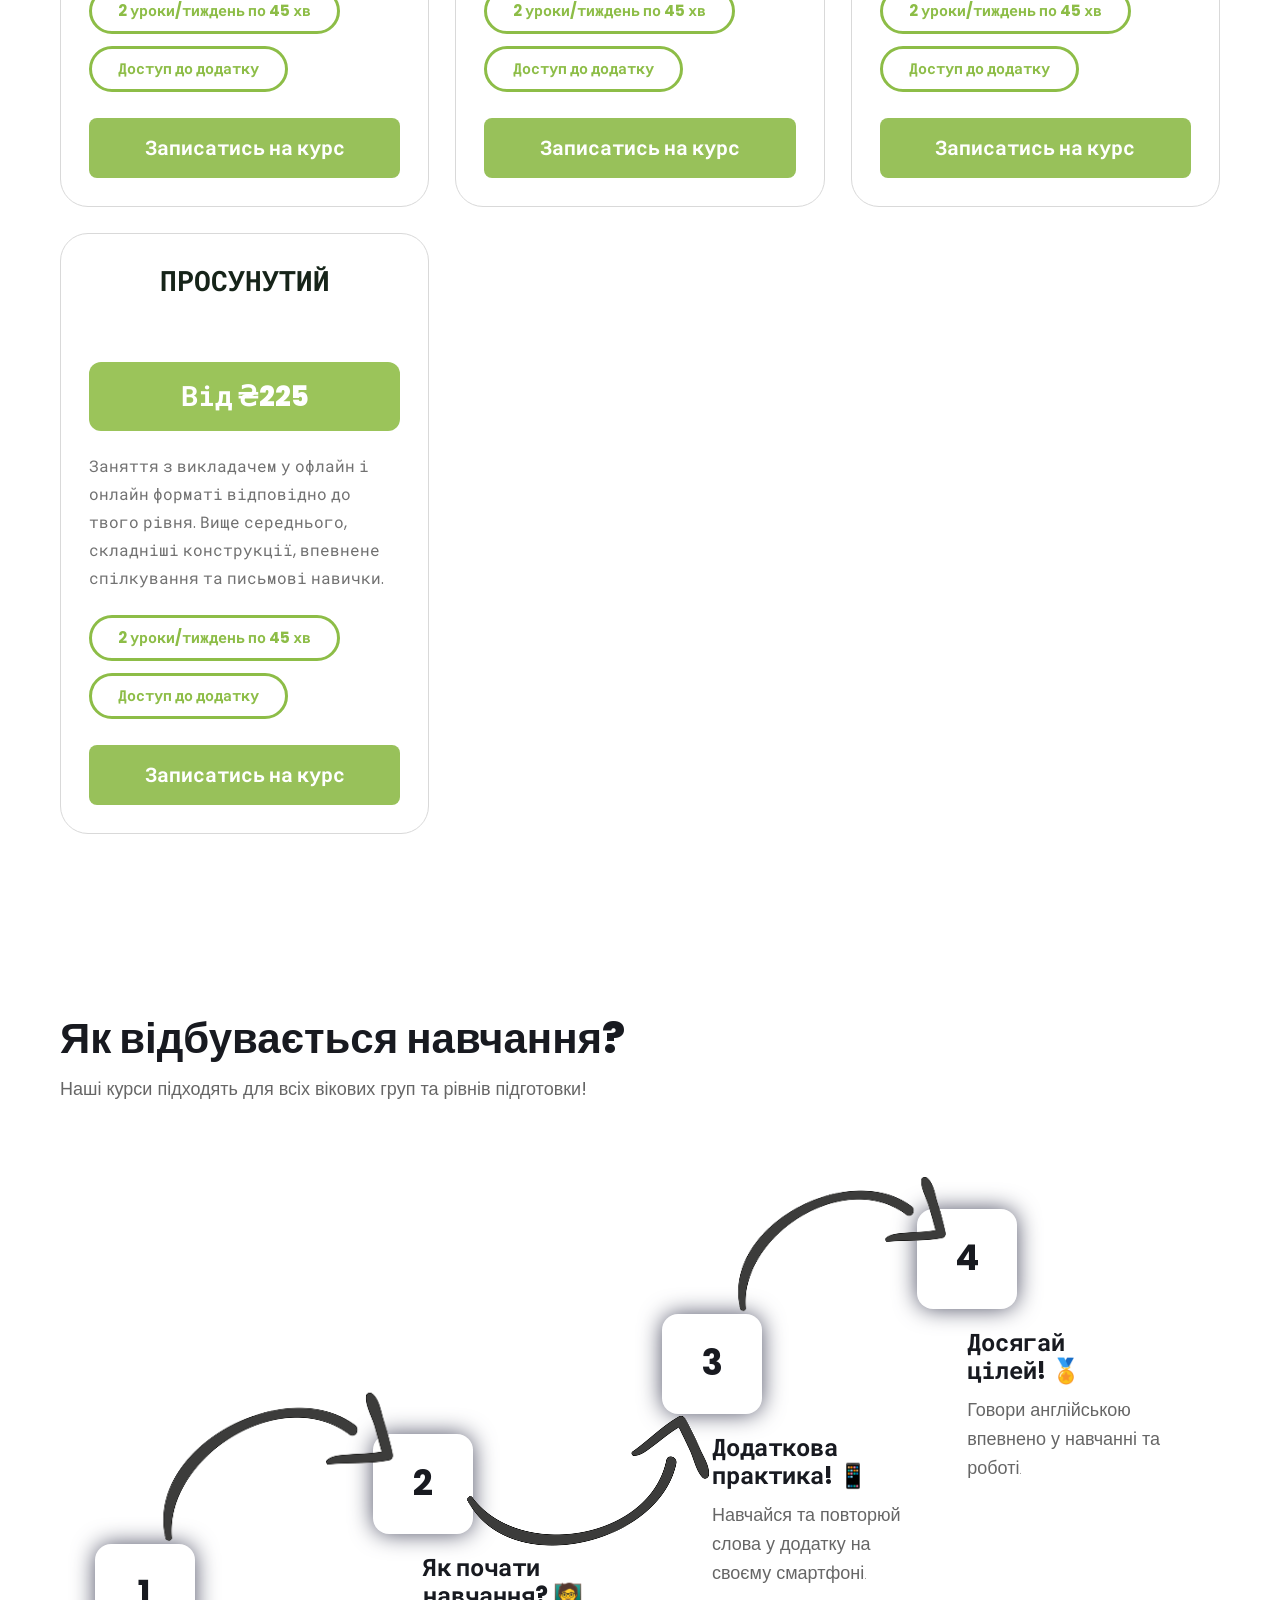
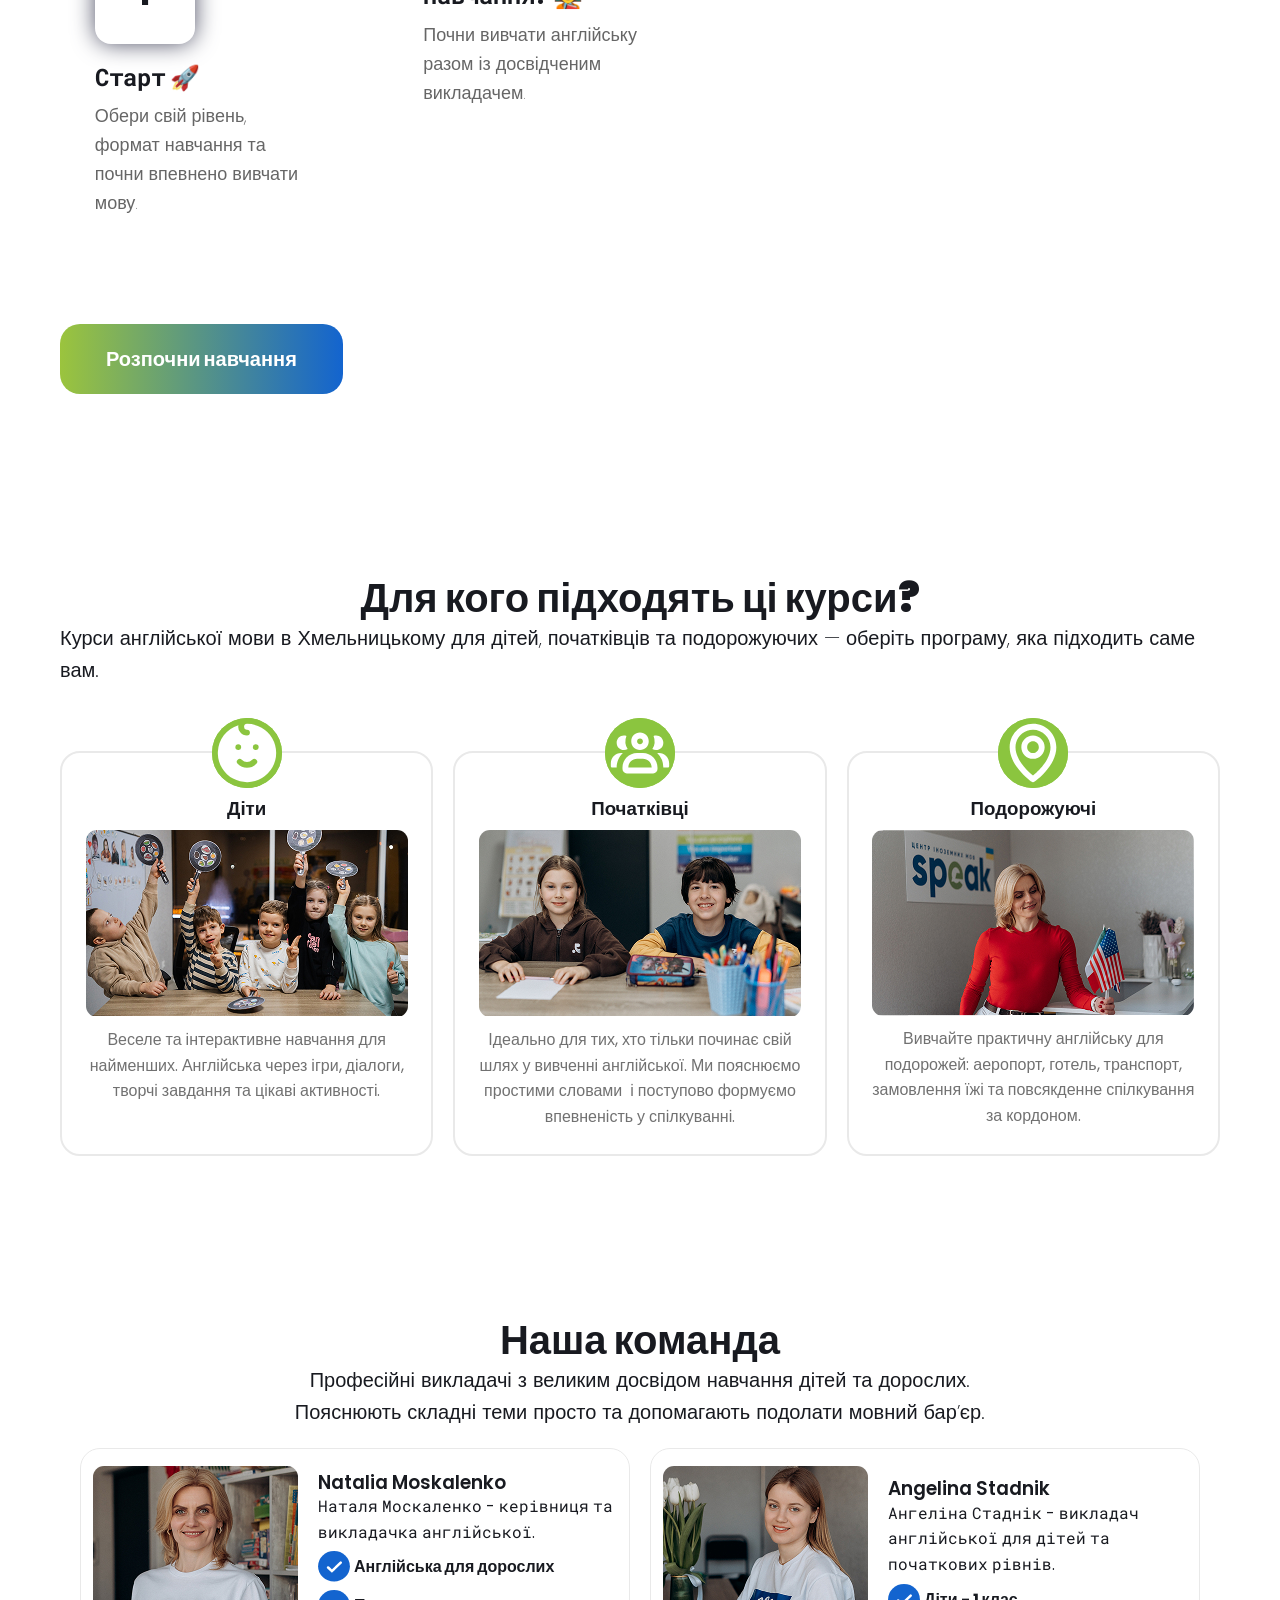
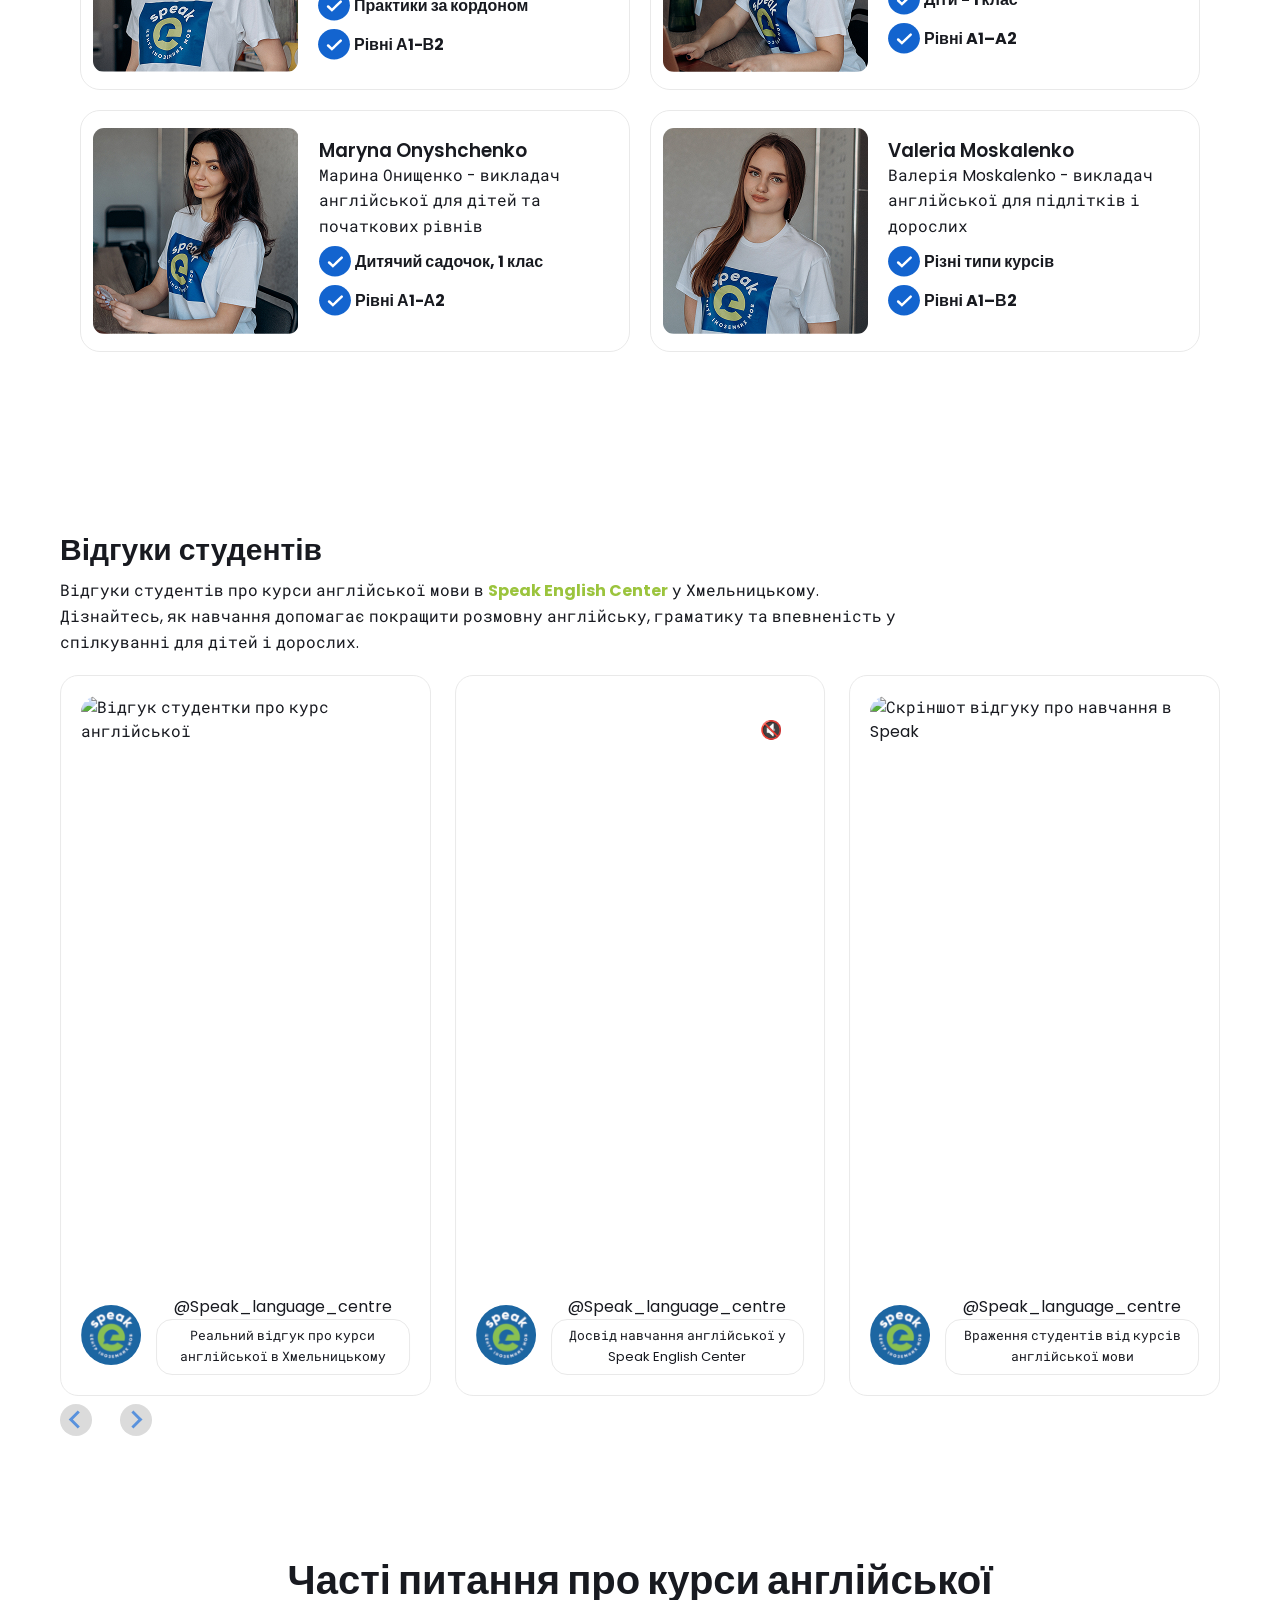
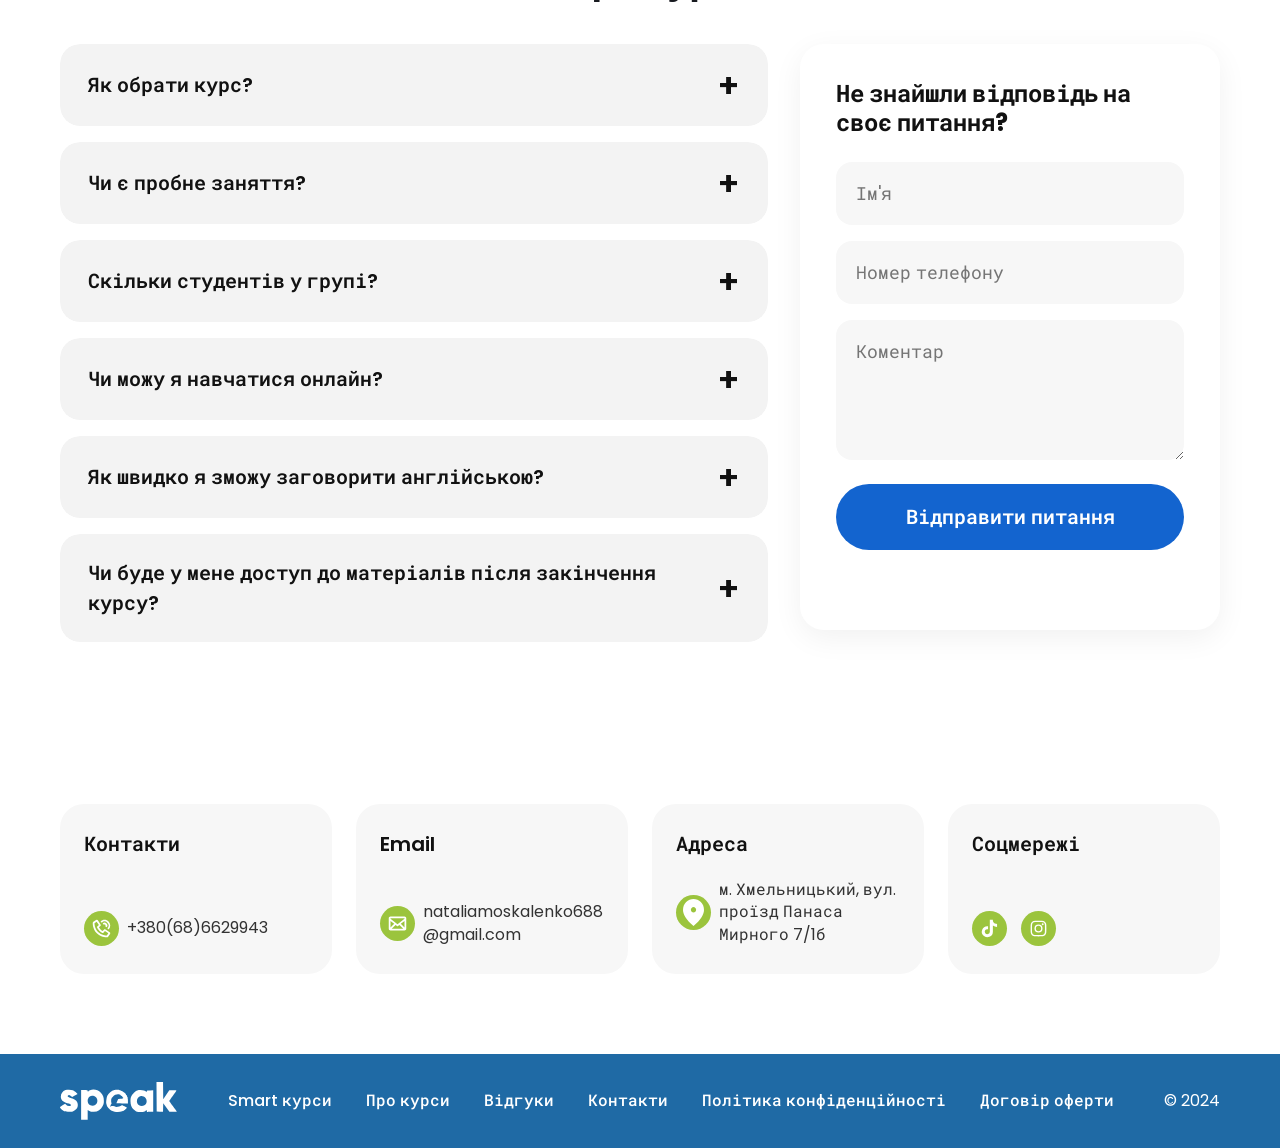
==== commit 63664efc: "commit version for seo" ====
--- a/pages/courses/index.html
+++ b/pages/courses/index.html
@@ -5,29 +5,48 @@
       <meta charset="UTF-8">
       <meta name="viewport" content="width=device-width, initial-scale=1.0">
 
+
+
       <!-- Description -->
       <meta name="description"
-            content="Курси англійської мови в Хмельницькому для дітей та дорослих. Онлайн та офлайн навчання. Професійні викладачі, сучасні методики. Запишись на пробне заняття вже сьогодні!">
+            content="Курси англійської мови в Хмельницькому для дітей, підлітків і дорослих. Онлайн та офлайн навчання, сучасні методики та досвідчені викладачі у Speak English Center. Оберіть свій курс вже сьогодні!">
       <meta name="author" content="Speak English Center">
 
+      <!-- SEO -->
+      <link rel="canonical" href="https://speakingenglishcentre.com/pages/courses/" />
+      <meta name="robots" content="index, follow" />
+
+      <!-- Open Graph -->
+      <meta property="og:type" content="website">
+      <meta property="og:title" content="Курси англійської мови в Хмельницькому | Speak English Center">
+      <meta property="og:description"
+            content="Оберіть курс англійської мови для дітей і дорослих у Хмельницькому. Онлайн та офлайн навчання, сучасні програми та практика.">
+      <meta property="og:url" content="https://speakingenglishcentre.com/pages/courses/">
+      <meta property="og:image"
+            content="https://speakingenglishcentre.com/assets/img/landing/course-slider/card/card_4.webp">
+      <meta property="og:locale" content="uk_UA">
+
       <!-- Icon -->
-      <link rel="icon" type="image/x-icon" href="/favicon.ico" />
-      <link rel="icon" type="image/png" sizes="32x32" href="../../favicon-32x32.png" />
+      <link rel="icon" href="/favicon.ico" sizes="any">
+      <link rel="icon" type="image/png" sizes="32x32" href="/favicon-32x32.png">
+      <link rel="apple-touch-icon" href="/favicon-32x32.png">
 
       <!-- CSS -->
-      <link rel="stylesheet" href="../../assets/css/animations.css">
-      <link rel="stylesheet" href="../../assets/css/reset.css">
-      <link rel="stylesheet" href="../../assets/css/base.css">
-      <link rel="stylesheet" href="../../assets/lib/splide/splide.min.css">
-      <link rel="stylesheet" href="../../assets/css/components.css">
-      <link rel="stylesheet" href="../../assets/css/courses__page.css">
+      <link rel="stylesheet" href="/assets/css/animations.css">
+      <link rel="stylesheet" href="/assets/css/reset.css">
+      <link rel="stylesheet" href="/assets/css/base.css">
+      <link rel="stylesheet" href="/assets/lib/splide/splide.min.css">
+      <link rel="stylesheet" href="/assets/css/components.css">
+      <link rel="stylesheet" href="/assets/css/courses__page.css">
 
       <!-- Fonts -->
       <link rel="preconnect" href="https://fonts.googleapis.com">
       <link rel="preconnect" href="https://fonts.gstatic.com" crossorigin>
       <link href="https://fonts.googleapis.com/css2?family=Poppins:ital,wght@0,100;0,200;0,300;0,400;0,500;0,600;0,700;0,800;0,900;1,100;1,200;1,300;1,400;1,500;1,600;1,700;1,800;1,900&family=Roboto+Mono:ital,wght@0,100..700;1,100..700&display=swap"
             rel="stylesheet">
-      <title>Курси англійської в Хмельницькому — Speak</title>
+
+      <!-- Title -->
+      <title>Курси англійської мови в Хмельницькому для дітей і дорослих | Speak English Center</title>
 </head>
 
 <body>
@@ -40,14 +59,14 @@
                         <div class="wrapper__header">
                               <div class="header__right">
                                     <div class="logo__header">
-                                          <a href="../../index.html">
-                                                <img src="../../assets/img/header/Logo__img__removed.svg" alt="Logo">
+                                          <a href="/">
+                                                <img src="/assets/img/header/Logo__img__removed.svg" alt="Logo">
                                           </a>
                                     </div>
 
                                     <nav class="navigation">
                                           <ul>
-                                                <li><a href="../../pages/course/telegram_course/index.html">Smart
+                                                <li><a href="/pages/course/telegram_course/">Smart
                                                             курси</a>
                                                 </li>
                                                 <li><a href="#about_course">Про курси</a></li>
@@ -82,8 +101,8 @@
                                     </div>
 
                                     <div class="wrapper__social">
-                                          <a href="https://www.tiktok.com/@speak_language_centre" target="_blank"
-                                                rel="noopener noreferrer" aria-label="TikTok">
+                                          <a href="https://www.tiktok.com/@natalia_moskalenko2?_r=1&_t=ZS-94sVoXyaF5W"
+                                                target="_blank" rel="noopener noreferrer" aria-label="TikTok">
                                                 <svg class="icons" xmlns="http://www.w3.org/2000/svg" width="50"
                                                       height="50" fill="currentColor" viewBox="0 0 24 24">
                                                       <path
@@ -121,15 +140,22 @@
                   <div class="container">
                         <div class="wrapper__hero__courses fade-up">
                               <div class="content__left__hero fade-left">
-                                    <img class="courses__hero__logo"
-                                          src="../../assets/img/landing/hero/Logo_hero_speak.svg"
+                                    <img class="courses__hero__logo" src="/assets/img/landing/hero/Logo_hero_speak.svg"
                                           alt="Логотип центру іноземних мов Speak">
 
-                                    <h1 class="text__hero">
+                                    <h1 class="visually-hidden">
+                                          Всі курси англійської мови в Хмельницькому для дітей і дорослих
+                                    </h1>
+                                    <h2 class="text__hero">
                                           ЦЕНТР ІНОЗЕМНИХ МОВ.
                                           <br>
                                           <span>АНГЛІЙСЬКА ДЛЯ КОЖНОГО!</span>
-                                    </h1>
+                                    </h2>
+                                    <p class="hero__subtitle">
+                                          Перегляньте всі курси англійської мови в <span>Хмельницькому</span> —
+                                          оберіть програму для дітей, підлітків або дорослих у <span>Speak English
+                                                Center</span>
+                                    </p>
 
                                     <button class="button__form button__hero " data-open-modal="course-modal">
                                           Записатись <span>на курс</span>
@@ -137,40 +163,39 @@
                               </div>
 
                               <div class="right__hero__courses fade-right">
-                                    <img class="courses__hero__main__img"
-                                          src="../../assets/img/courses/hero/hero__img.webp"
+                                    <img class="courses__hero__main__img" src="/assets/img/courses/hero/hero__img.webp"
                                           alt="Студенти на курсах англійської мови">
 
                                     <div class="courses__hero__card courses__hero__card__top">
                                           <div class="courses__hero__card__icon courses__hero__card__icon__blue">
-                                                <img src="../../assets/img/landing/hero/card-hero/users.svg"
+                                                <img src="/assets/img/landing/hero/card-hero/users.svg"
                                                       alt="Іконка студентів">
                                           </div>
                                           <div class="courses__hero__card__text">
-                                                <strong>10k+</strong>
-                                                <span>Assisted Student</span>
+                                                <strong>10К+</strong>
+                                                <span>Успішних студентів</span>
                                           </div>
                                     </div>
                                     <div class="courses__hero__card courses__hero__card__right">
                                           <div class="courses__hero__card__icon courses__hero__card__icon__orange">
-                                                <img src="../../assets/img/header/envelope-alt.svg"
+                                                <img src="/assets/img/header/envelope-alt.svg"
                                                       alt="Іконка повідомлення">
                                           </div>
                                           <div class="courses__hero__card__text">
-                                                <strong>Congratulations</strong>
-                                                <span>Your admission completed</span>
+                                                <strong>Вітаємо!</strong>
+                                                <span>Запис на курс підтверджено</span>
                                           </div>
                                     </div>
 
                                     <div class="courses__hero__card courses__hero__card__bottom">
                                           <div class="courses__hero__avatar">
-                                                <img src="../../assets/img/landing/portfolio/main_img.jpg"
+                                                <img src="/assets/img/landing/portfolio/main_img.jpg"
                                                       alt="Іконка вчителя англійської мови">
                                           </div>
                                           <div class="courses__hero__card__text">
                                                 <strong>Natalia Moskalenko</strong>
-                                                <span>Today at 12.00 PM</span>
-                                                <button type="button" class="courses__hero__join">Join Now</button>
+                                                <span>Сьогодні о 12:00</span>
+                                                <button type="button" class="courses__hero__join">Приєднатись</button>
                                           </div>
                                     </div>
                               </div>
@@ -208,15 +233,15 @@
 
                         <div class="learning__steps">
                               <div class="learning__arrow learning__arrow__1 fade-left delay-1">
-                                    <img src="../../assets/img/courses/learning-steps/arrow__up.png" alt="arrow">
+                                    <img src="/assets/img/courses/learning-steps/arrow__up.png" alt="arrow">
                               </div>
 
                               <div class="learning__arrow learning__arrow__2 fade-left delay-2">
-                                    <img src="../../assets/img/courses/learning-steps/arrow__down.png" alt="arrow">
+                                    <img src="/assets/img/courses/learning-steps/arrow__down.png" alt="arrow">
                               </div>
 
                               <div class="learning__arrow learning__arrow__3 fade-left delay-3">
-                                    <img src="../../assets/img/courses/learning-steps/arrow__up.png" alt="arrow">
+                                    <img src="/assets/img/courses/learning-steps/arrow__up.png" alt="arrow">
                               </div>
 
                               <!-- Step 1 -->
@@ -270,7 +295,10 @@
                   <div class="container">
                         <div class="text__section__target">
                               <h2>Для кого підходять ці курси?</h2>
-                              <p>Наші курси підходять для всіх вікових груп та рівнів підготовки!</p>
+                              <p>
+                                    Курси англійської мови в Хмельницькому для дітей, початківців та подорожуючих —
+                                    оберіть програму, яка підходить саме вам.
+                              </p>
                         </div>
 
                         <!-- Cards -->
@@ -289,7 +317,7 @@
                                     </div>
 
                                     <h3>Діти</h3>
-                                    <img src="../../assets/img/landing/courses-target/card_1.jpg"
+                                    <img src="/assets/img/landing/courses-target/card_1.jpg"
                                           alt="Курси англійської для дітей">
                                     <p>Веселе та інтерактивне навчання для найменших. Англійська через ігри, діалоги,
                                           творчі завдання та цікаві активності.</p>
@@ -304,7 +332,7 @@
                                           </svg>
                                     </div>
                                     <h3>Початківці</h3>
-                                    <img src="../../assets/img/landing/courses-target/card_2.jpg"
+                                    <img src="/assets/img/landing/courses-target/card_2.jpg"
                                           alt="Курси англійської для початківців">
                                     <p>Ідеально для тих, хто тільки починає свій шлях у вивченні англійської. Ми
                                           пояснюємо простими словами  і поступово формуємо впевненість у спілкуванні.
@@ -323,7 +351,7 @@
                                           </svg>
                                     </div>
                                     <h3>Подорожуючі</h3>
-                                    <img src="../../assets/img/landing/courses-target/card_3.jpg"
+                                    <img src="/assets/img/landing/courses-target/card_3.jpg"
                                           alt="Курси англійської для подорожей">
                                     <p>Вивчайте практичну англійську для подорожей: аеропорт, готель, транспорт,
                                           замовлення їжі та повсякденне спілкування за кордоном.</p>
@@ -349,8 +377,7 @@
 
                                           <div class="splide__slide">
                                                 <div class="team__card">
-                                                      <img src="../../assets/img/landing/team/card_1.jpg"
-                                                            alt="card-team">
+                                                      <img src="/assets/img/landing/team/card_1.jpg" alt="card-team">
                                                       <div class="team__text">
                                                             <h3>Natalia Moskalenko</h3>
                                                             <p>Наталя Москаленко - керівниця та викладачка англійської.
@@ -366,8 +393,7 @@
 
                                           <div class="splide__slide">
                                                 <div class="team__card">
-                                                      <img src="../../assets/img/landing/team/card_2.jpg"
-                                                            alt="card-team">
+                                                      <img src="/assets/img/landing/team/card_2.jpg" alt="card-team">
                                                       <div class="team__text">
                                                             <h3>Angelina Stadnik</h3>
                                                             <p>Ангеліна Стаднік - викладач англійської для дітей та
@@ -382,8 +408,7 @@
 
                                           <div class="splide__slide">
                                                 <div class="team__card">
-                                                      <img src="../../assets/img/landing/team/card_3.jpg"
-                                                            alt="card-team">
+                                                      <img src="/assets/img/landing/team/card_3.jpg" alt="card-team">
                                                       <div class="team__text">
                                                             <h3>Maryna Onyshchenko</h3>
                                                             <p>Марина Онищенко - викладач англійської для дітей та
@@ -398,8 +423,7 @@
 
                                           <div class="splide__slide">
                                                 <div class="team__card">
-                                                      <img src="../../assets/img/landing/team/card_4.jpg"
-                                                            alt="card-team">
+                                                      <img src="/assets/img/landing/team/card_4.jpg" alt="card-team">
                                                       <div class="team__text">
                                                             <h3>Valeria Moskalenko</h3>
                                                             <p>Валерія Moskalenko - викладач англійської для підлітків і
@@ -423,6 +447,13 @@
                   <div class="container">
                         <div class="text__section__reviews">
                               <h2>Відгуки студентів</h2>
+                              <p class="subtitle__reviews">
+                                    Відгуки студентів про курси англійської мови в <span>Speak English Center</span> у
+                                    Хмельницькому.
+                                    Дізнайтесь, як навчання допомагає покращити розмовну англійську, граматику та
+                                    впевненість у спілкуванні
+                                    для дітей і дорослих.
+                              </p>
                         </div>
                         <div class="splide reviews__slider">
                               <div class="splide__track">
@@ -431,14 +462,16 @@
                                           <li class="splide__slide">
                                                 <div class="review-card">
                                                       <div class="content__review">
-                                                            <img src="../../assets/img/landing/reviews/card_1.PNG"
+                                                            <img src="/assets/img/landing/reviews/card_1.png"
                                                                   alt="Відгук студентки про курс англійської">
                                                       </div>
                                                       <div class="review-author">
-                                                            <img src="../../assets/img/landing/reviews/users/card_1.svg"
+                                                            <img src="/assets/img/landing/reviews/users/card_1.svg"
                                                                   alt="user">
                                                             <div class="user__nikname">
                                                                   <span>@Speak_language_centre</span>
+                                                                  <p>Реальний відгук про курси англійської в
+                                                                        Хмельницькому</p>
                                                             </div>
                                                       </div>
                                                 </div>
@@ -450,10 +483,8 @@
                                                       <div class="review-video">
                                                             <video class="review-video__media" autoplay muted loop
                                                                   playsinline>
-                                                                  <source
-                                                                        src="../../assets/img/landing/reviews/card_2.MP4"
-                                                                        type="video/mp4"
-                                                                        alt="Відеовідгук студента про курс англійської" />
+                                                                  <source src="/assets/img/landing/reviews/card_2.mp4"
+                                                                        type="video/mp4" />
                                                             </video>
 
                                                             <button class="review-video__sound is-muted" type="button"
@@ -463,26 +494,30 @@
                                                       </div>
 
                                                       <div class="review-author">
-                                                            <img src="../../assets/img/landing/reviews/users/card_1.svg"
+                                                            <img src="/assets/img/landing/reviews/users/card_1.svg"
                                                                   alt="user">
                                                             <div class="user__nikname">
                                                                   <span>@Speak_language_centre</span>
+                                                                  <p>Досвід навчання англійської у Speak English Center
+                                                                  </p>
                                                             </div>
                                                       </div>
                                                 </div>
                                           </li>
+
                                           <!-- SLIDE -->
                                           <li class="splide__slide">
                                                 <div class="review-card">
                                                       <div class="content__review">
-                                                            <img src="../../assets/img/landing/reviews/card_3.PNG"
+                                                            <img src="/assets/img/landing/reviews/card_3.png"
                                                                   alt="Скріншот відгуку про навчання в Speak">
                                                       </div>
                                                       <div class="review-author">
-                                                            <img src="../../assets/img/landing/reviews/users/card_1.svg"
+                                                            <img src="/assets/img/landing/reviews/users/card_1.svg"
                                                                   alt="user">
                                                             <div class="user__nikname">
                                                                   <span>@Speak_language_centre</span>
+                                                                  <p>Враження студентів від курсів англійської мови</p>
                                                             </div>
                                                       </div>
                                                 </div>
@@ -494,10 +529,8 @@
                                                       <div class="review-video">
                                                             <video class="review-video__media" autoplay muted loop
                                                                   playsinline>
-                                                                  <source
-                                                                        src="../../assets/img/landing/reviews/card_4.MP4"
-                                                                        type="video/mp4"
-                                                                        alt="Відгук про навчання англійської мови у відеоформаті" />
+                                                                  <source src="/assets/img/landing/reviews/card_4.mp4"
+                                                                        type="video/mp4" />
                                                             </video>
 
                                                             <button class="review-video__sound is-muted" type="button"
@@ -507,10 +540,12 @@
                                                       </div>
 
                                                       <div class="review-author">
-                                                            <img src="../../assets/img/landing/reviews/users/card_1.svg"
+                                                            <img src="/assets/img/landing/reviews/users/card_1.svg"
                                                                   alt="user">
                                                             <div class="user__nikname">
                                                                   <span>@Speak_language_centre</span>
+                                                                  <p>Як проходить навчання англійської у наших студентів
+                                                                  </p>
                                                             </div>
                                                       </div>
                                                 </div>
@@ -520,14 +555,15 @@
                                           <li class="splide__slide">
                                                 <div class="review-card">
                                                       <div class="content__review">
-                                                            <img src="../../assets/img/landing/reviews/card_5.PNG"
+                                                            <img src="/assets/img/landing/reviews/card_5.png"
                                                                   alt="Відгук клієнта про курс англійської для подорожей">
                                                       </div>
                                                       <div class="review-author">
-                                                            <img src="../../assets/img/landing/reviews/users/card_1.svg"
+                                                            <img src="/assets/img/landing/reviews/users/card_1.svg"
                                                                   alt="user">
                                                             <div class="user__nikname">
                                                                   <span>@Speak_language_centre</span>
+                                                                  <p>Результати після занять з англійської мови</p>
                                                             </div>
                                                       </div>
                                                 </div>
@@ -539,10 +575,8 @@
                                                       <div class="review-video">
                                                             <video class="review-video__media" autoplay muted loop
                                                                   playsinline>
-                                                                  <source
-                                                                        src="../../assets/img/landing/reviews/card_6.MP4"
-                                                                        type="video/mp4"
-                                                                        alt="Враження студента після проходження курсу" />
+                                                                  <source src="/assets/img/landing/reviews/card_6.mp4"
+                                                                        type="video/mp4" />
                                                             </video>
 
                                                             <button class="review-video__sound is-muted" type="button"
@@ -552,10 +586,11 @@
                                                       </div>
 
                                                       <div class="review-author">
-                                                            <img src="../../assets/img/landing/reviews/users/card_1.svg"
+                                                            <img src="/assets/img/landing/reviews/users/card_1.svg"
                                                                   alt="user">
                                                             <div class="user__nikname">
                                                                   <span>@Speak_language_centre</span>
+                                                                  <p>Відгук про онлайн та офлайн курси англійської</p>
                                                             </div>
                                                       </div>
                                                 </div>
@@ -565,15 +600,16 @@
                                           <li class="splide__slide">
                                                 <div class="review-card">
                                                       <div class="content__review">
-                                                            <img src="../../assets/img/landing/reviews/card_7.JPG"
+                                                            <img src="/assets/img/landing/reviews/card_7.jpg"
                                                                   alt="Результати навчання студентів курсу англійської">
                                                       </div>
 
                                                       <div class="review-author">
-                                                            <img src="../../assets/img/landing/reviews/users/card_1.svg"
+                                                            <img src="/assets/img/landing/reviews/users/card_1.svg"
                                                                   alt="user">
                                                             <div class="user__nikname">
                                                                   <span>@Speak_language_centre</span>
+                                                                  <p>Прогрес студентів у вивченні англійської</p>
                                                             </div>
                                                       </div>
                                                 </div>
@@ -585,10 +621,8 @@
                                                       <div class="review-video">
                                                             <video class="review-video__media" autoplay muted loop
                                                                   playsinline>
-                                                                  <source
-                                                                        src="../../assets/img/landing/reviews/card_8.MP4"
-                                                                        type="video/mp4"
-                                                                        alt="Реальний досвід студента після завершення курсу" />
+                                                                  <source src="/assets/img/landing/reviews/card_8.mp4"
+                                                                        type="video/mp4" />
                                                             </video>
 
                                                             <button class="review-video__sound is-muted" type="button"
@@ -598,10 +632,11 @@
                                                       </div>
 
                                                       <div class="review-author">
-                                                            <img src="../../assets/img/landing/reviews/users/card_1.svg"
+                                                            <img src="/assets/img/landing/reviews/users/card_1.svg"
                                                                   alt="user">
                                                             <div class="user__nikname">
                                                                   <span>@Speak_language_centre</span>
+                                                                  <p>Що говорять про курси англійської в Speak</p>
                                                             </div>
                                                       </div>
                                                 </div>
@@ -611,15 +646,16 @@
                                           <li class="splide__slide">
                                                 <div class="review-card">
                                                       <div class="content__review">
-                                                            <img src="../../assets/img/landing/reviews/card_9.JPG"
-                                                                  alt="card-9">
+                                                            <img src="/assets/img/landing/reviews/card_9.jpg"
+                                                                  alt="Відгук про курс англійської в Telegram-боті">
                                                       </div>
 
                                                       <div class="review-author">
-                                                            <img src="../../assets/img/landing/reviews/users/card_1.svg"
-                                                                  alt="Відгук про курс англійської в Telegram-боті">
+                                                            <img src="/assets/img/landing/reviews/users/card_1.svg"
+                                                                  alt="user">
                                                             <div class="user__nikname">
                                                                   <span>@Speak_language_centre</span>
+                                                                  <p>Реальні історії навчання наших студентів</p>
                                                             </div>
                                                       </div>
                                                 </div>
@@ -634,7 +670,7 @@
             <section class="faq">
                   <div class="container">
                         <div class="text__section__faq">
-                              <h2>Часті питання</h2>
+                              <h2>Часті питання про курси англійської</h2>
                         </div>
                         <div class="wrapper__question">
                               <div class="question__content">
@@ -765,8 +801,7 @@
                                           <h3>Контакти</h3>
                                           <div class="contact__card__info">
                                                 <div class="contact__icon">
-                                                      <img src="../../assets/img/header/phone-ring.svg"
-                                                            alt="phone icon">
+                                                      <img src="/assets/img/header/phone-ring.svg" alt="phone icon">
                                                 </div>
                                                 <span>+380(68)6629943</span>
                                           </div>
@@ -777,8 +812,7 @@
                                           <h3>Email</h3>
                                           <div class="contact__card__info">
                                                 <div class="contact__icon">
-                                                      <img src="../../assets/img/header/envelope-alt.svg"
-                                                            alt="email icon">
+                                                      <img src="/assets/img/header/envelope-alt.svg" alt="email icon">
                                                 </div>
                                                 <span>nataliamoskalenko688@gmail.com</span>
                                           </div>
@@ -789,7 +823,7 @@
                                           <h3>Адреса</h3>
                                           <div class="contact__card__info">
                                                 <div class="contact__icon">
-                                                      <img src="../../assets/img/landing/courses-target/decor_for_card3.svg"
+                                                      <img src="/assets/img/landing/courses-target/decor_for_card3.svg"
                                                             alt="location icon">
                                                 </div>
                                                 <span>м. Хмельницький, вул. проїзд Панаса Мирного 7/1б</span>
@@ -803,12 +837,12 @@
                                                 <a href="https://www.tiktok.com/@speak_language_centre" target="_blank"
                                                       rel="noopener noreferrer" aria-label="TikTok"
                                                       class="contact__icon">
-                                                      <img src="../../assets/img/header/tiktok.svg" alt="TikTok">
+                                                      <img src="/assets/img/header/tiktok.svg" alt="TikTok">
                                                 </a>
                                                 <a href="https://www.instagram.com/speak_language_centre/"
                                                       target="_blank" rel="noopener noreferrer" aria-label="Instagram"
                                                       class="contact__icon">
-                                                      <img src="../../assets/img/header/instagram.svg" alt="Instagram">
+                                                      <img src="/assets/img/header/instagram.svg" alt="Instagram">
                                                 </a>
                                           </div>
                                     </div>
@@ -824,14 +858,14 @@
             <div class="container footer__content">
 
                   <div class="footer__logo">
-                        <img src="../../assets/img/header/Logo__white.svg" alt="Speak">
+                        <img src="/assets/img/header/Logo__white.svg" alt="Speak">
                   </div>
 
                   <nav class="footer__nav">
-                        <a href="../../pages/course/telegram_course/index.html">Smart курси</a>
+                        <a href="/pages/course/telegram_course/">Smart курси</a>
                         <a href="#about_course">Про курси</a>
                         <a href="#reviews">Відгуки</a>
-                        <a href="#contacs">Контакти</a>
+                        <a href="#contacts">Контакти</a>
                         <h3>Політика конфіденційності</h3>
                         <h3>Договір оферти</h3>
                   </nav>
@@ -881,8 +915,8 @@
             <div class="mobile__menu__content">
                   <div class="mobile__menu__top">
                         <div class="mobile__menu__logo">
-                              <a href="../../index.html">
-                                    <img src="../../assets/img/header/Logo__img__removed.svg" alt="Logo">
+                              <a href="/">
+                                    <img src="/assets/img/header/Logo__img__removed.svg" alt="Logo">
                               </a>
                         </div>
 
@@ -893,7 +927,7 @@
                   </div>
 
                   <nav class="mobile__menu__nav">
-                        <a href="../../pages/course/telegram_course/index.html" class="mobile__menu__link">Smart
+                        <a href="/pages/course/telegram_course/" class="mobile__menu__link">Smart
                               курси</a>
                         <a href="#about_course" class="mobile__menu__link">Про курси</a>
                         <a href="#reviews" class="mobile__menu__link">Відгуки</a>
@@ -962,17 +996,17 @@
             </div>
       </div>
 
-      <script src="../../assets/js/burger__menu.js"></script>
-      <script src="../../assets/js/modal.js"></script>
-      <script src="../../assets/js/header__scroll.js"></script>
-      <script src="../../assets/js/faq__form.js"></script>
-      <script src="../../assets/js/accordion.js"></script>
-      <script src="../../assets/lib/splide/splide.min.js"></script>
-      <script src="../../assets/js/sliders.js"></script>
-      <script src="../../assets/js/animations.js"></script>
-
-      <script src="../../assets/js/data/courses.data.js"></script>
-      <script src="../..//assets/js/courses.js"></script>
+      <script src="/assets/js/burger__menu.js"></script>
+      <script src="/assets/js/modal.js"></script>
+      <script src="/assets/js/header__scroll.js"></script>
+      <script src="/assets/js/faq__form.js"></script>
+      <script src="/assets/js/accordion.js"></script>
+      <script src="/assets/lib/splide/splide.min.js"></script>
+      <script src="/assets/js/sliders.js"></script>
+      <script src="/assets/js/animations.js"></script>
+
+      <script src="/assets/js/data/courses.data.js"></script>
+      <script src="/assets/js/courses.js"></script>
 
 </body>
 
--- a/assets/css/components.css
+++ b/assets/css/components.css
@@ -499,15 +499,37 @@
       margin-top: 25px;
 }
 
-.content__left__hero h1 {
+.visually-hidden {
+      position: absolute;
+      width: 1px;
+      height: 1px;
+      padding: 0;
+      margin: -1px;
+      overflow: hidden;
+      clip: rect(0, 0, 0, 0);
+      white-space: nowrap;
+      border: 0;
+}
+
+.content__left__hero h2 {
       margin-top: 20px;
+}
+
+.hero__subtitle {
+      max-width: 432px;
+      margin: 20px 0 40px 0;
+      line-height: 1.5;
+}
+
+.hero__subtitle span {
+      font-weight: 700;
+      color: var(--secondary-color);
 }
 
 .text__hero {
       border-left: 4px solid #9BC43D;
       padding-left: 5px;
       font-size: 30px;
-      margin: 5px 0 70px 0;
 }
 
 .button__hero {
@@ -679,6 +701,11 @@
 }
 
 @media (max-width: 768px) {
+
+      .hero__subtitle {
+            display: none;
+      }
+
       .team__slider .splide__list {
             display: flex;
             gap: 0;
@@ -944,7 +971,17 @@
 .text__section__reviews h2 {
       font-family: "Poppins", sans-serif;
       font-size: 30px;
-
+}
+
+.subtitle__reviews {
+      margin-top: 10px;
+      max-width: 840px;
+      width: 100%;
+}
+
+.subtitle__reviews span {
+      color: var(--secondary-color);
+      font-weight: 700;
 }
 
 .review-card {
@@ -1043,6 +1080,15 @@
       display: flex;
       align-items: flex-start;
       flex-direction: column;
+      align-items: center;
+}
+
+.user__nikname p {
+      padding: 6px 10px;
+      text-align: center;
+      border-radius: 16px;
+      border: 1px solid var(--lines-color);
+      font-size: 13px;
 }
 
 .reviews__slider {
@@ -1069,6 +1115,12 @@
 
 .splide__arrow svg {
       fill: var(--primary-color);
+}
+
+@media (max-width: 768px) {
+      .subtitle__reviews {
+            display: none;
+      }
 }
 
 /* End */
--- a/assets/css/courses__page.css
+++ b/assets/css/courses__page.css
@@ -104,7 +104,7 @@
 }
 
 .courses__hero__card__text span {
-      font-size: 17px;
+      font-size: 14px;
       line-height: 1.25;
       color: #606070;
 }
